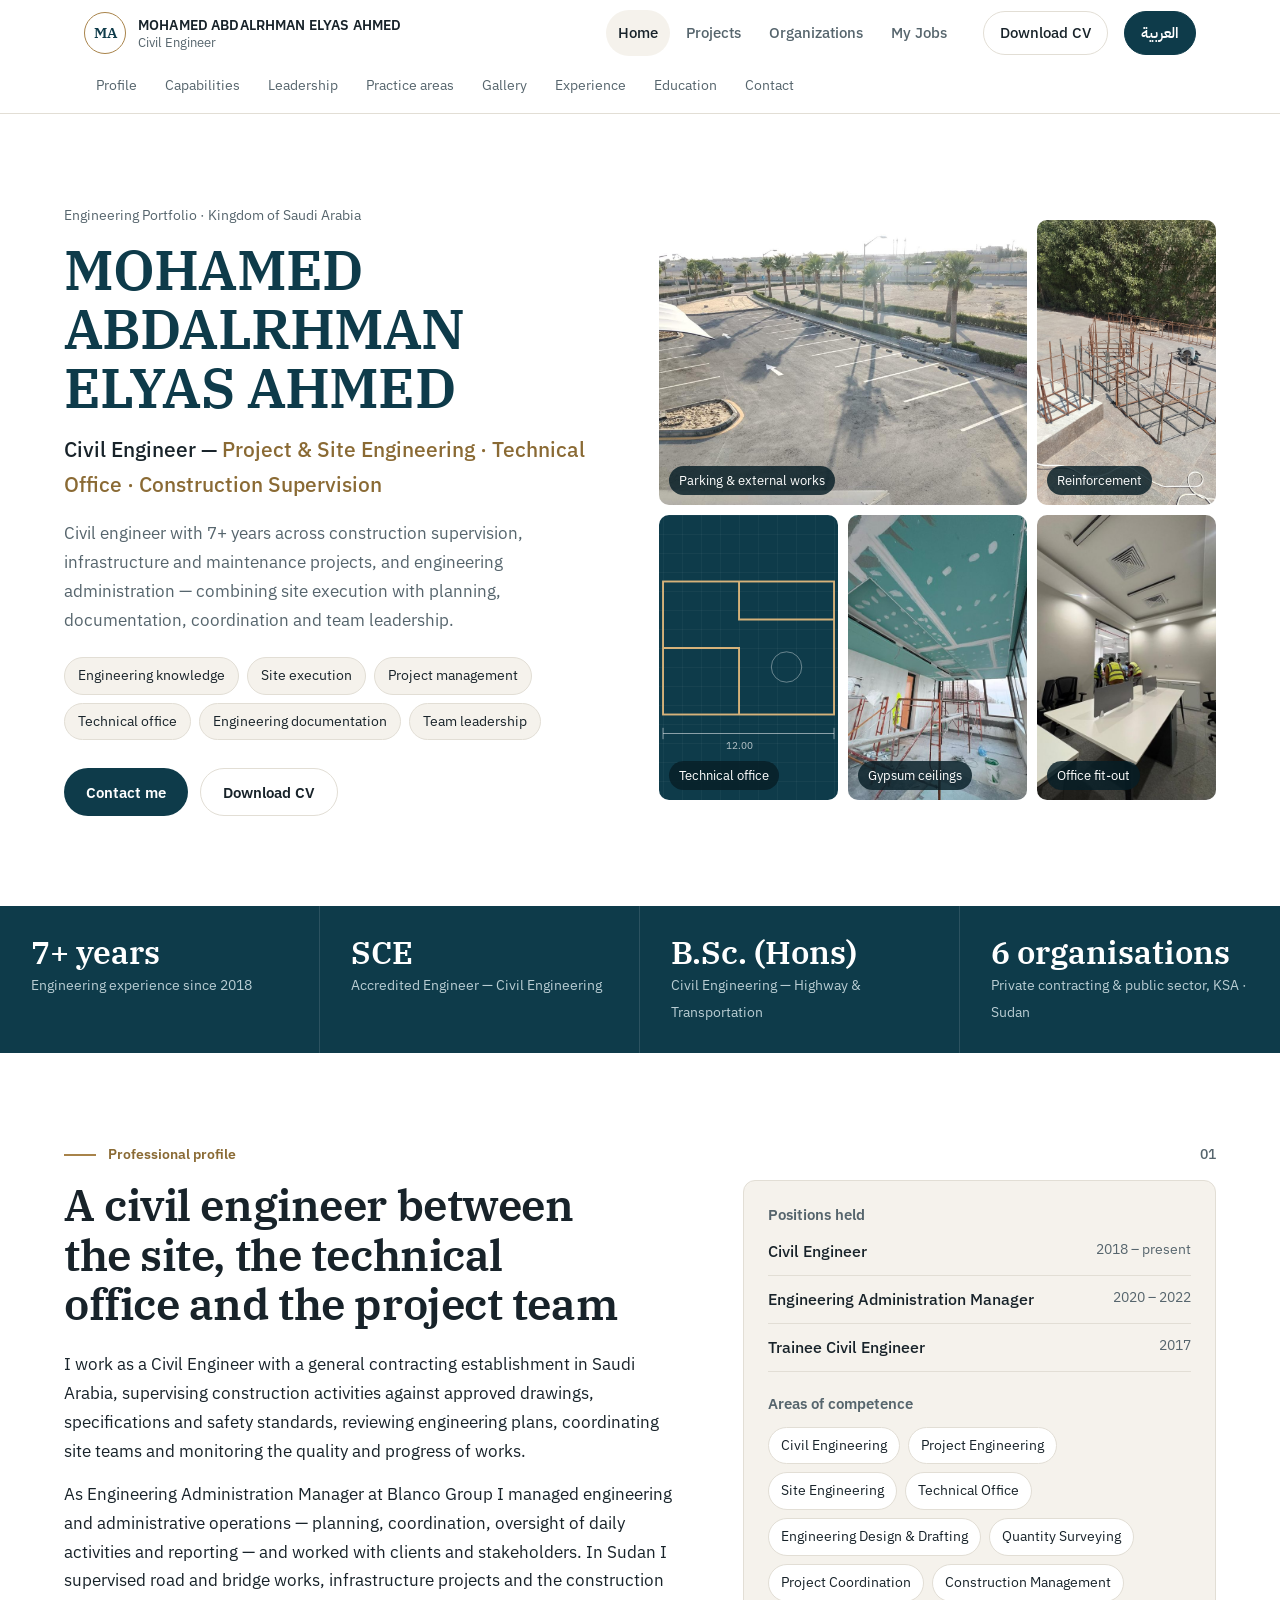
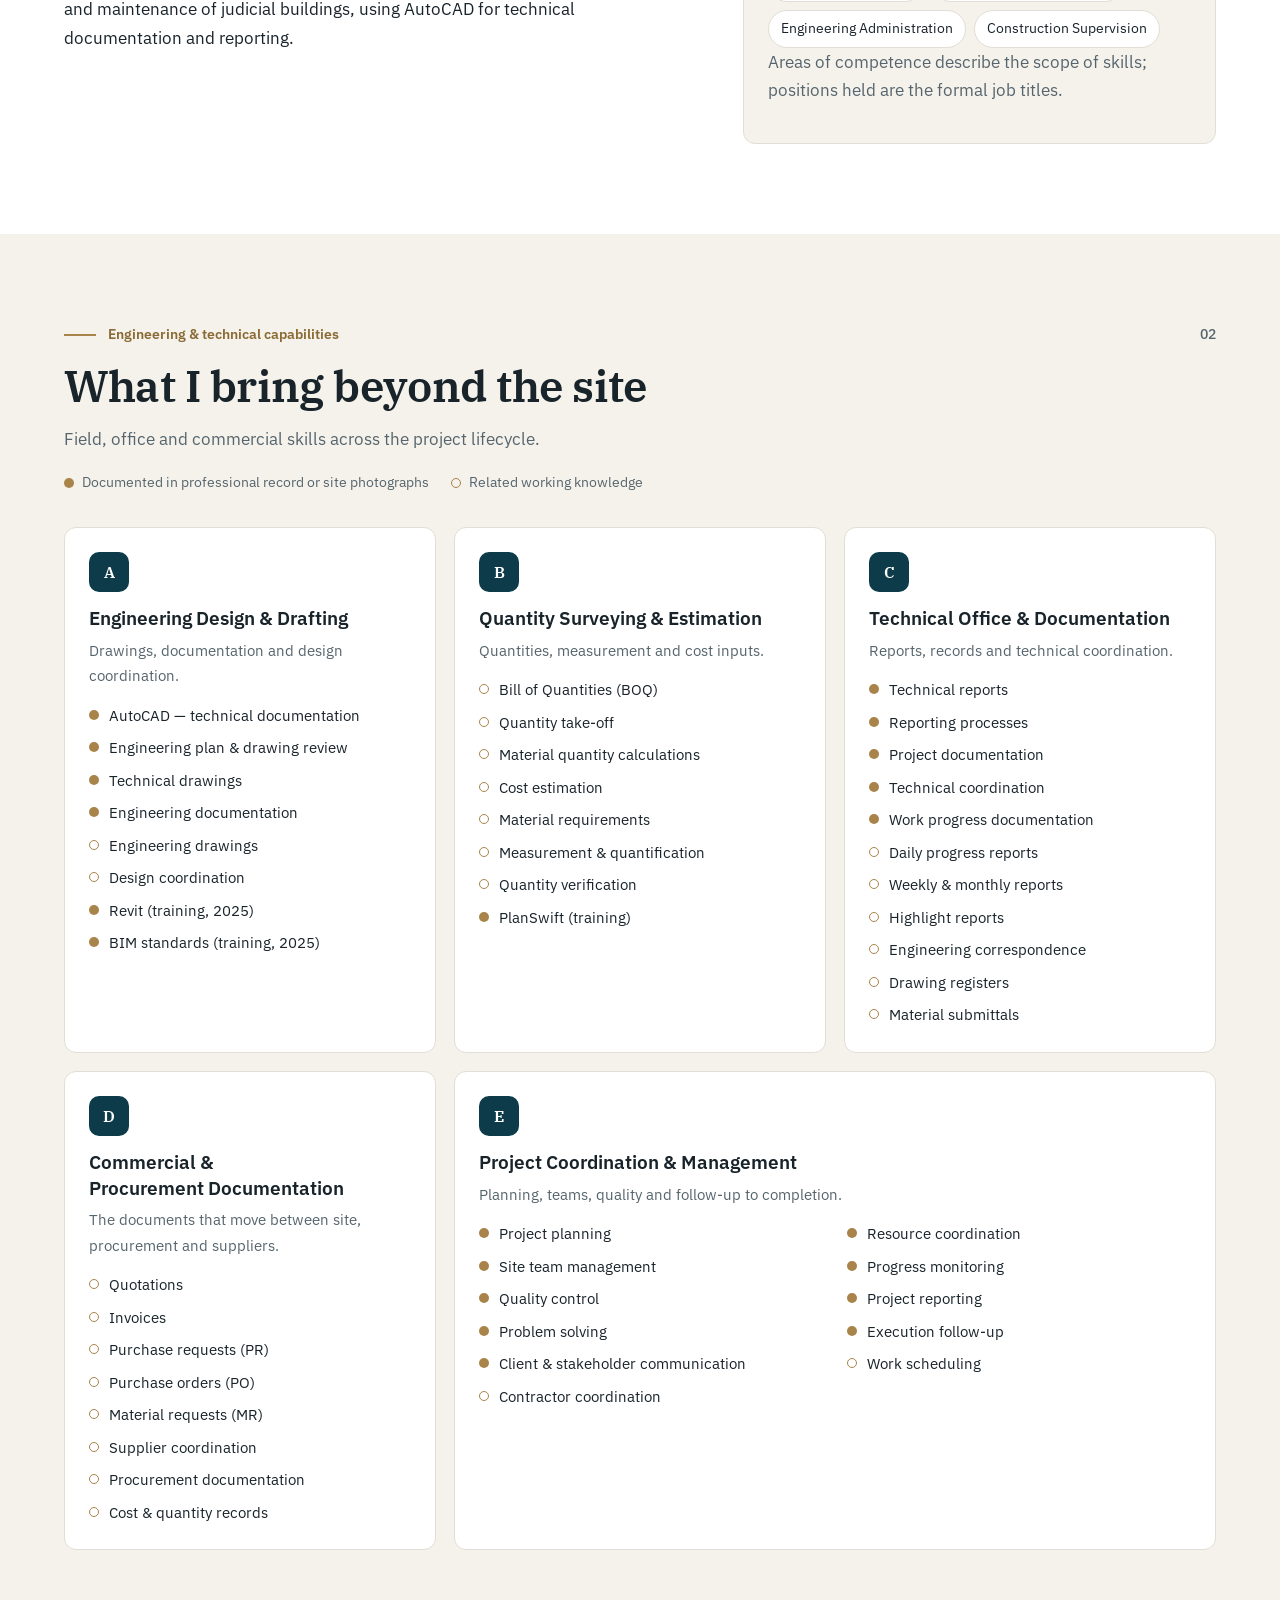
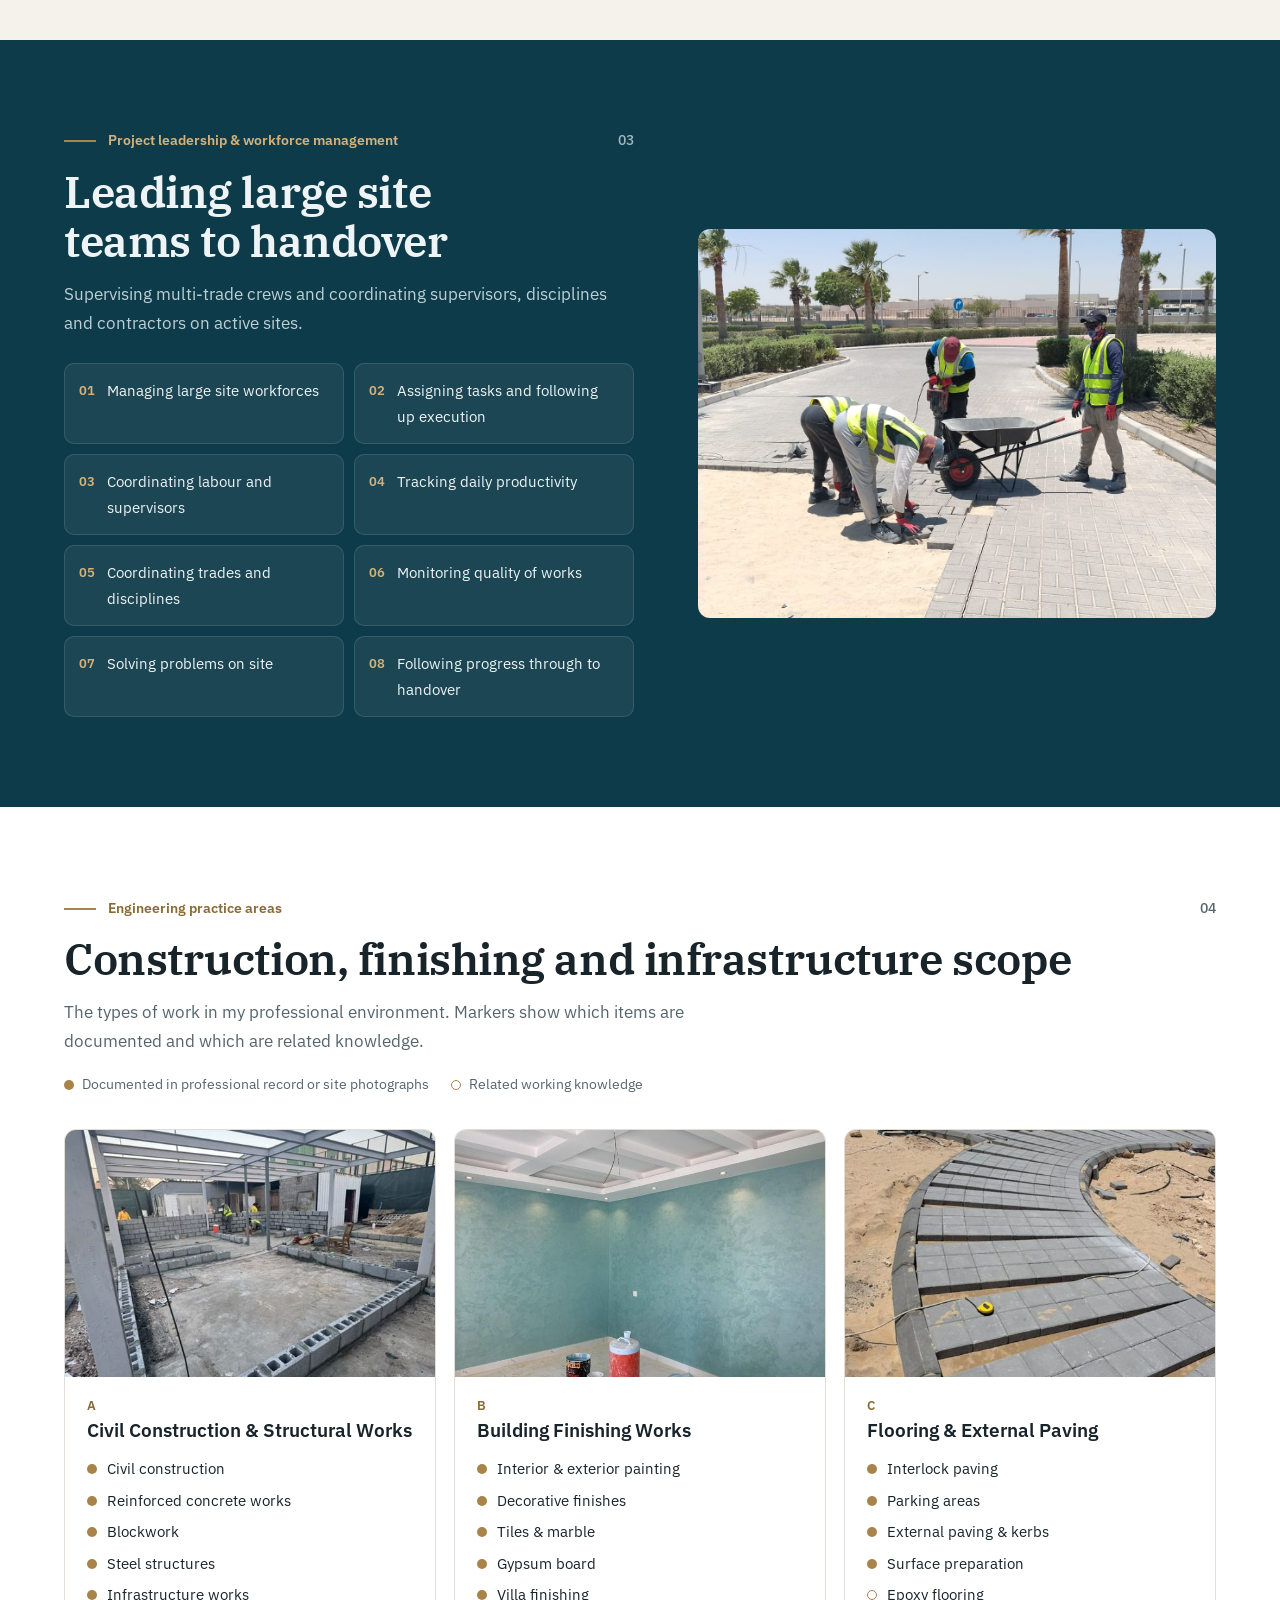
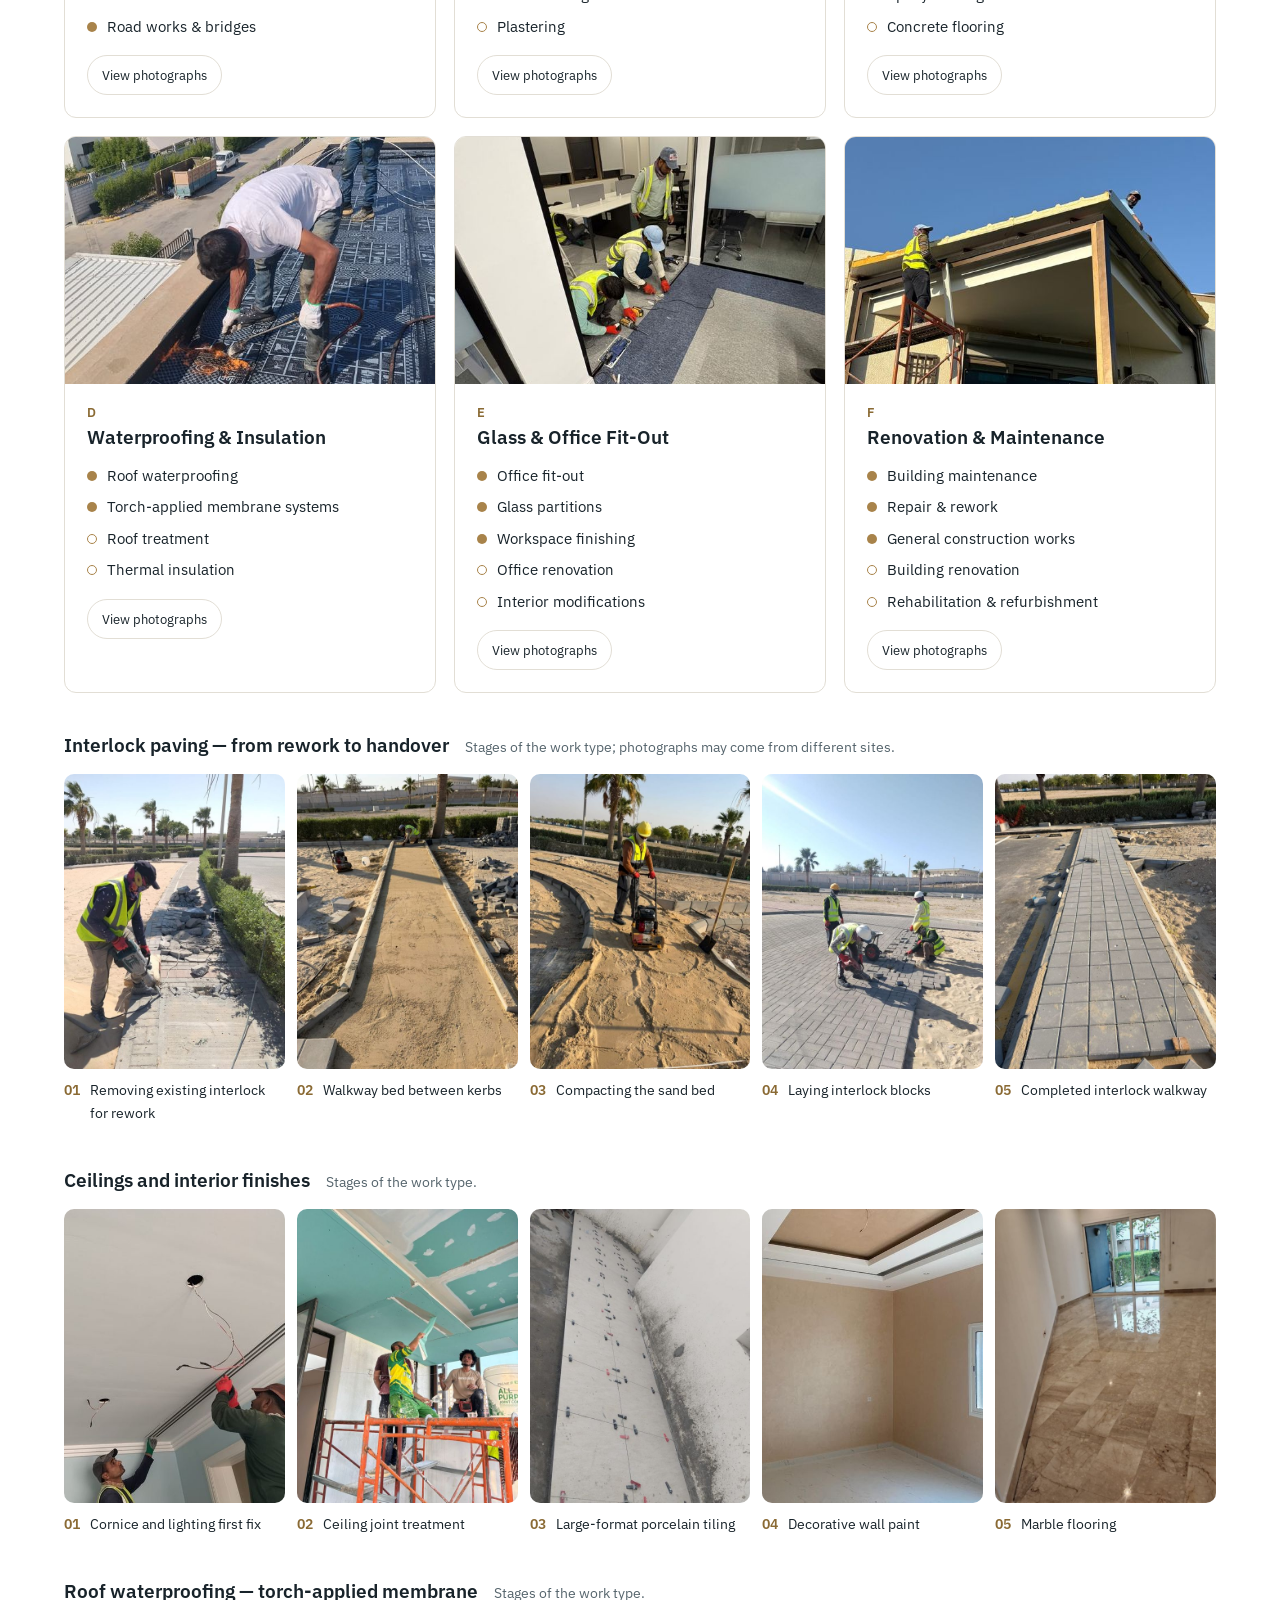
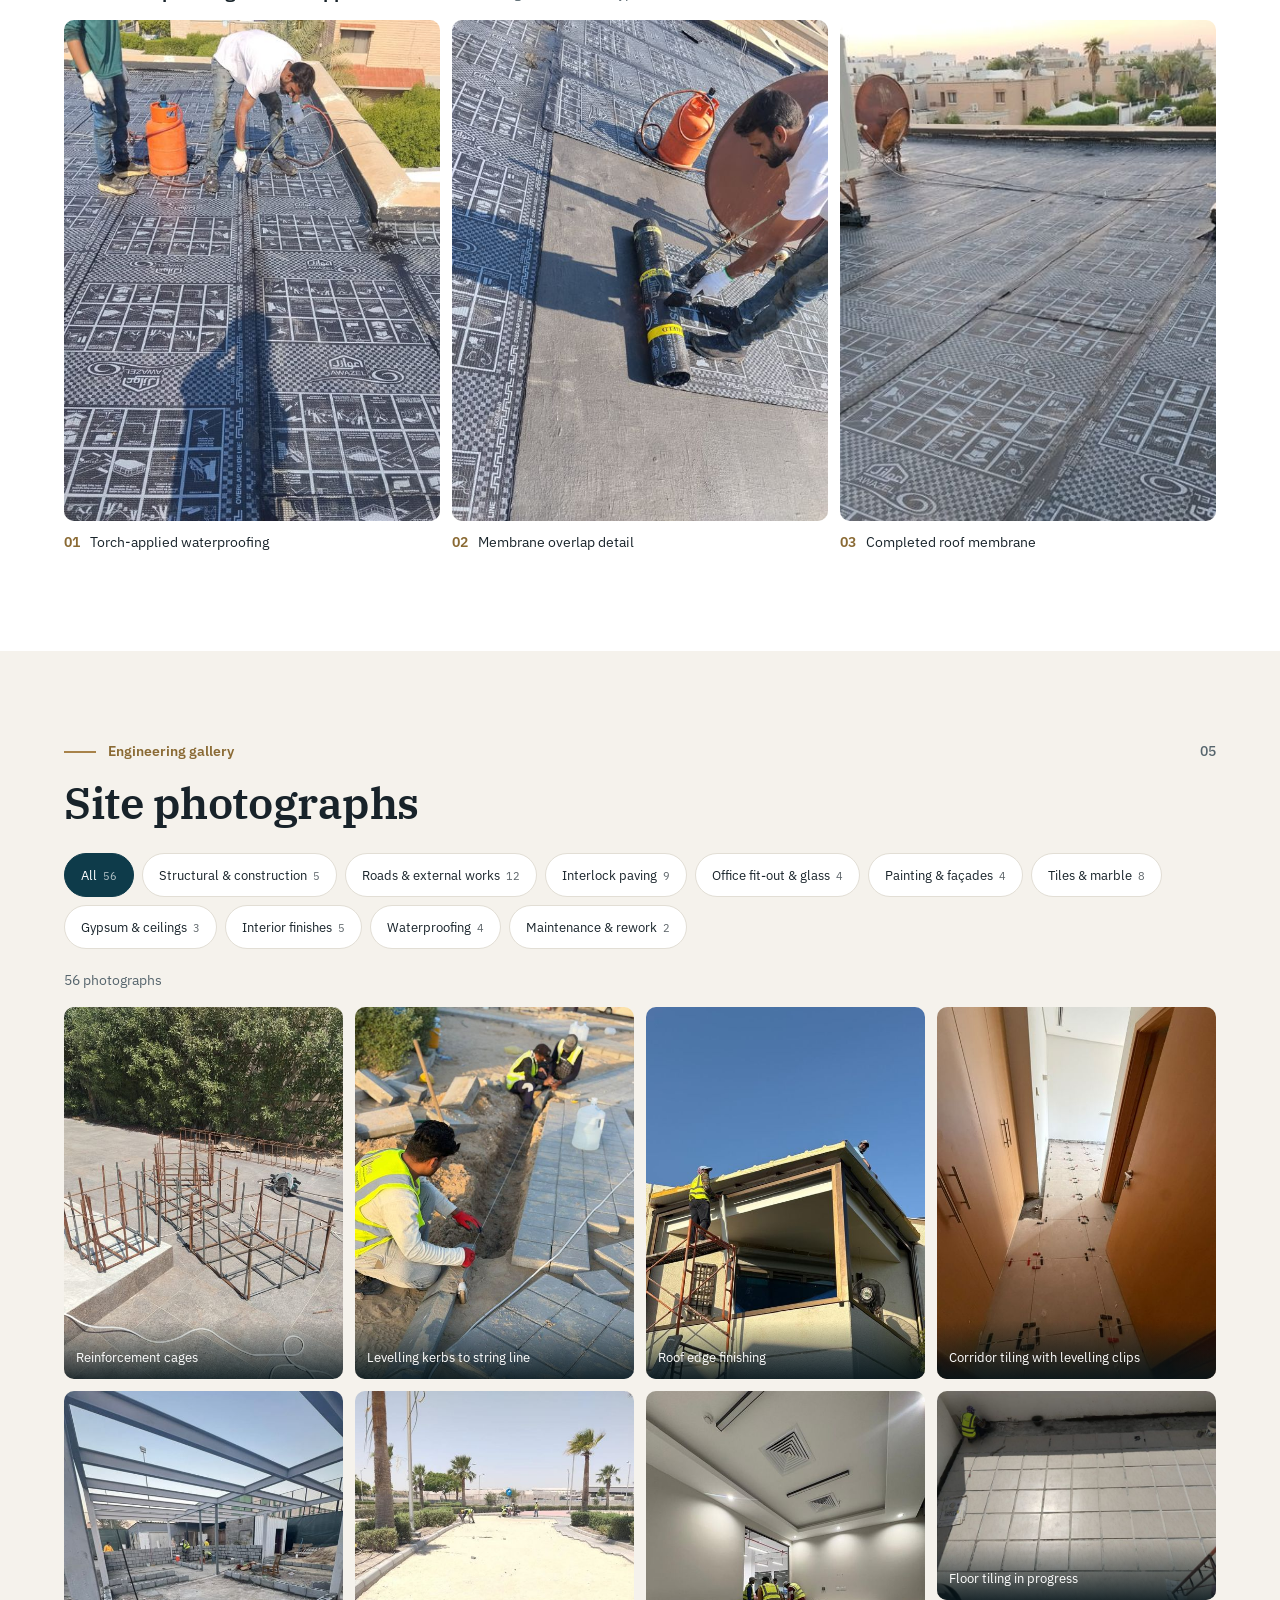
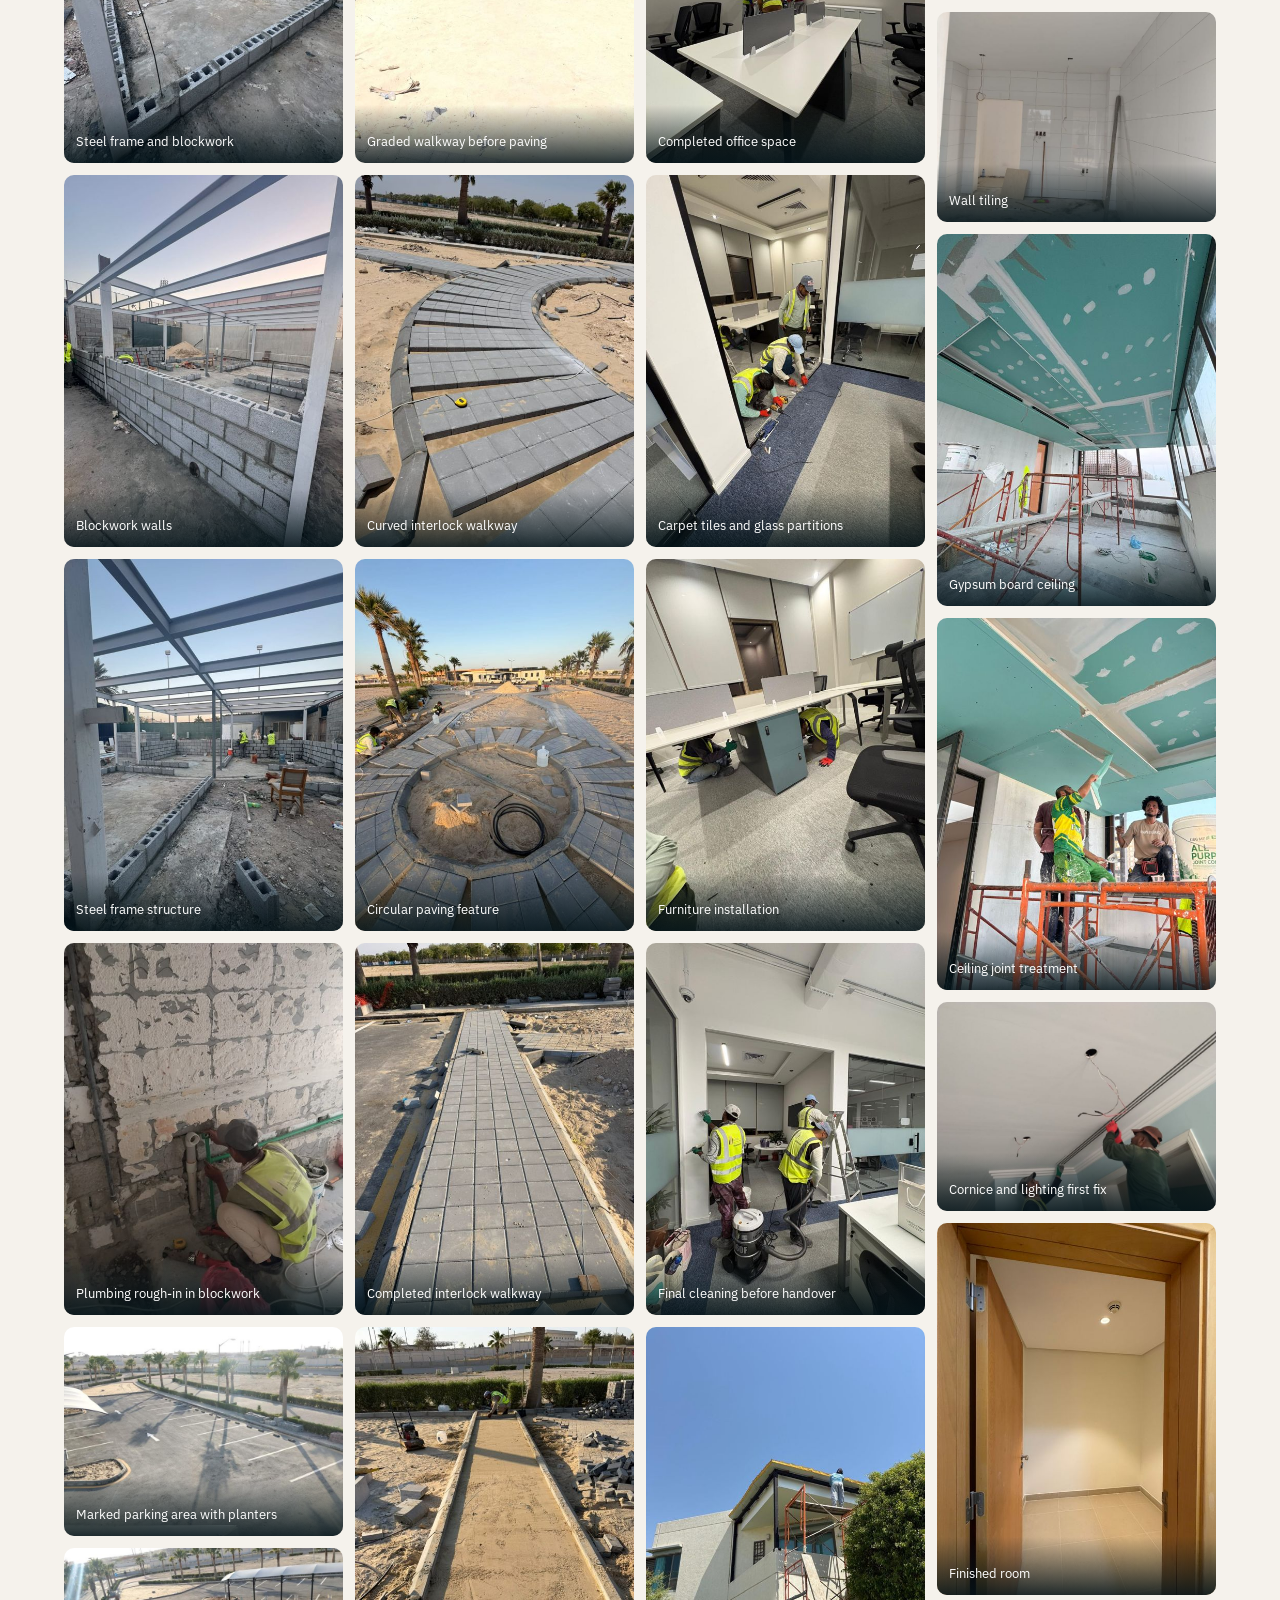
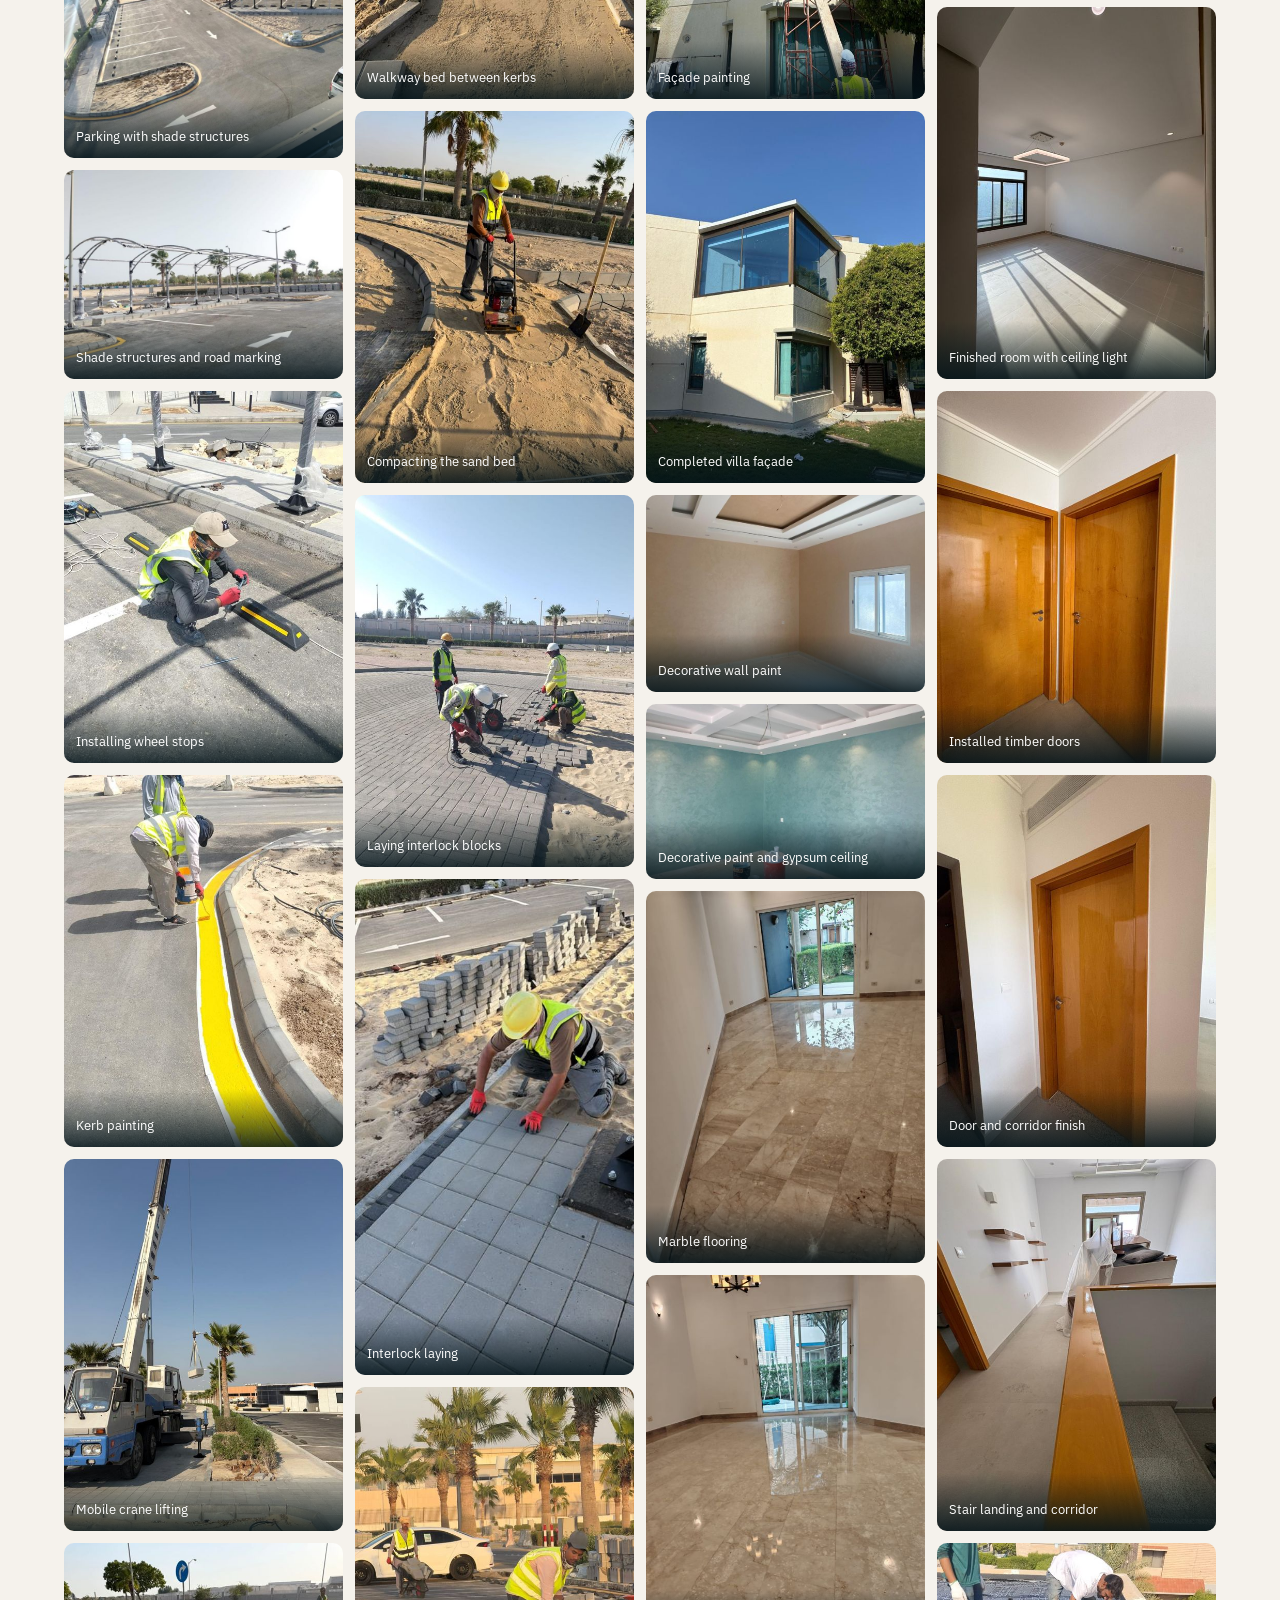
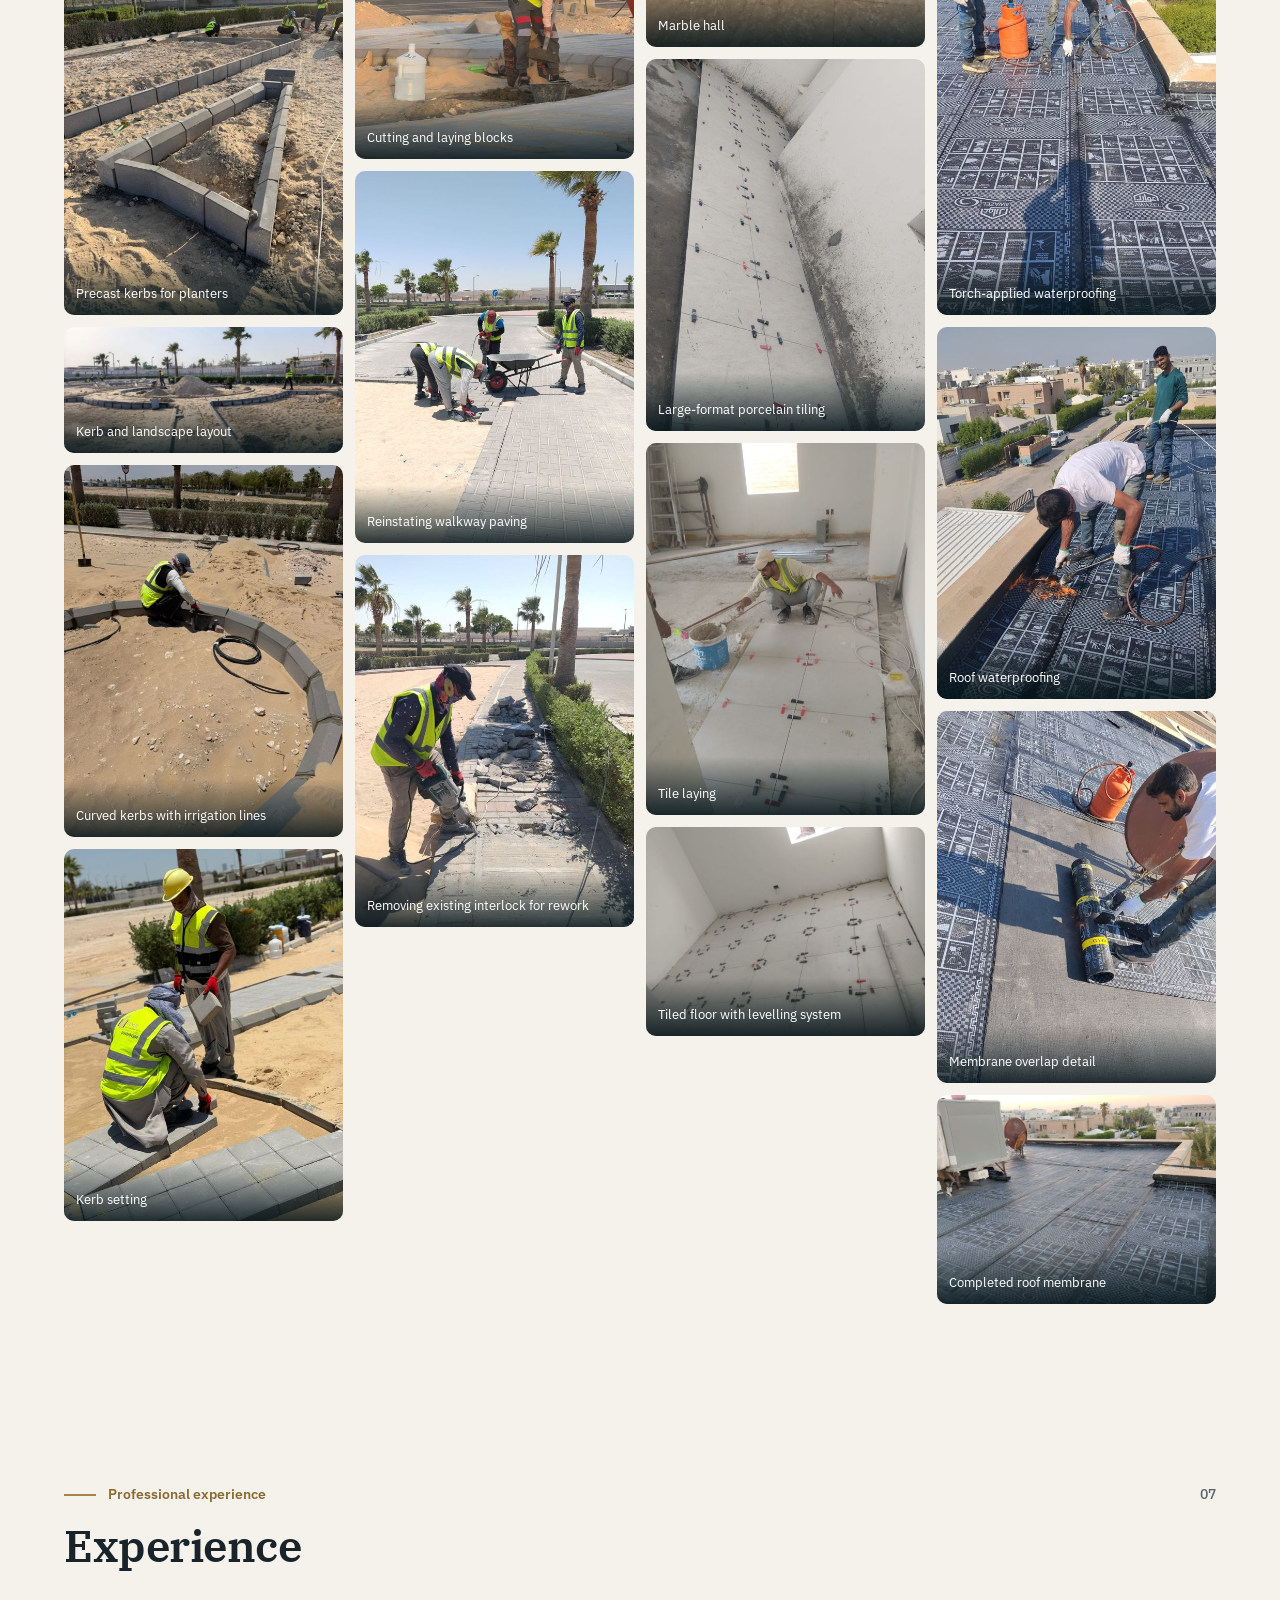
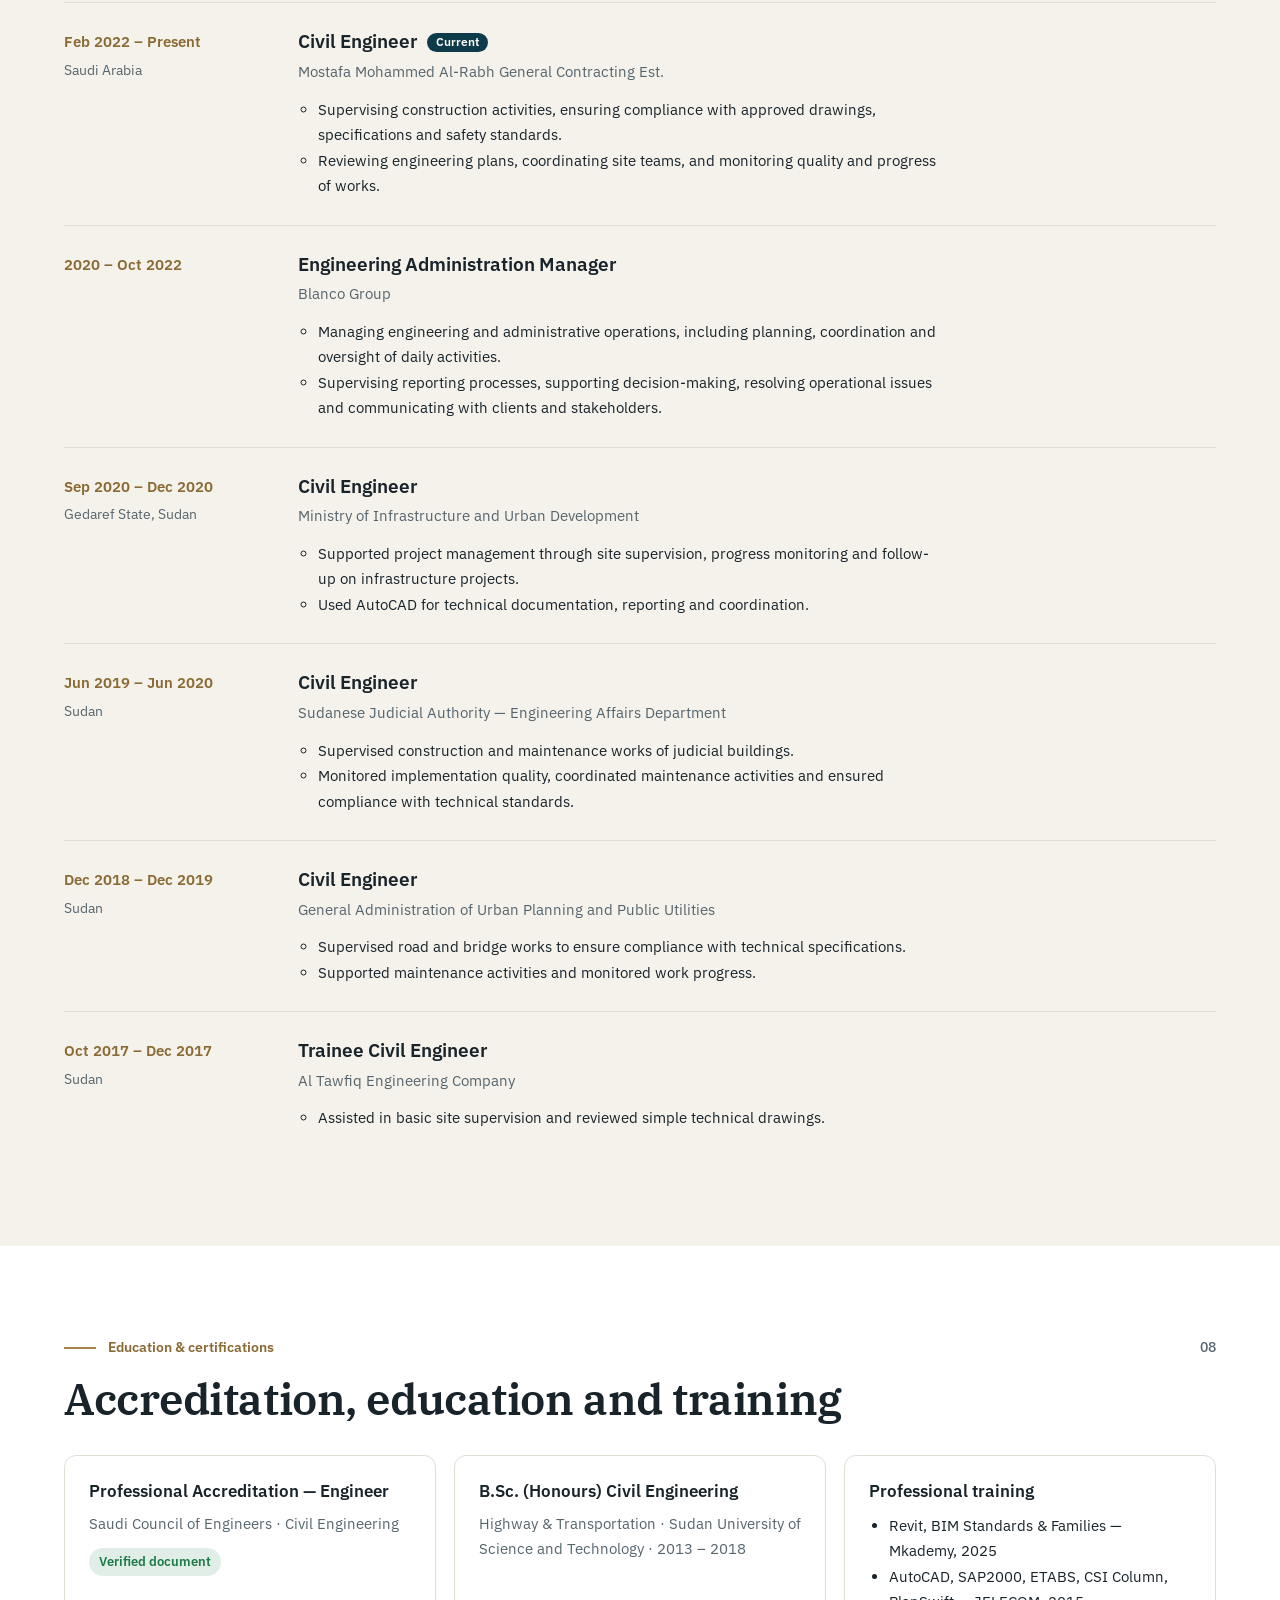
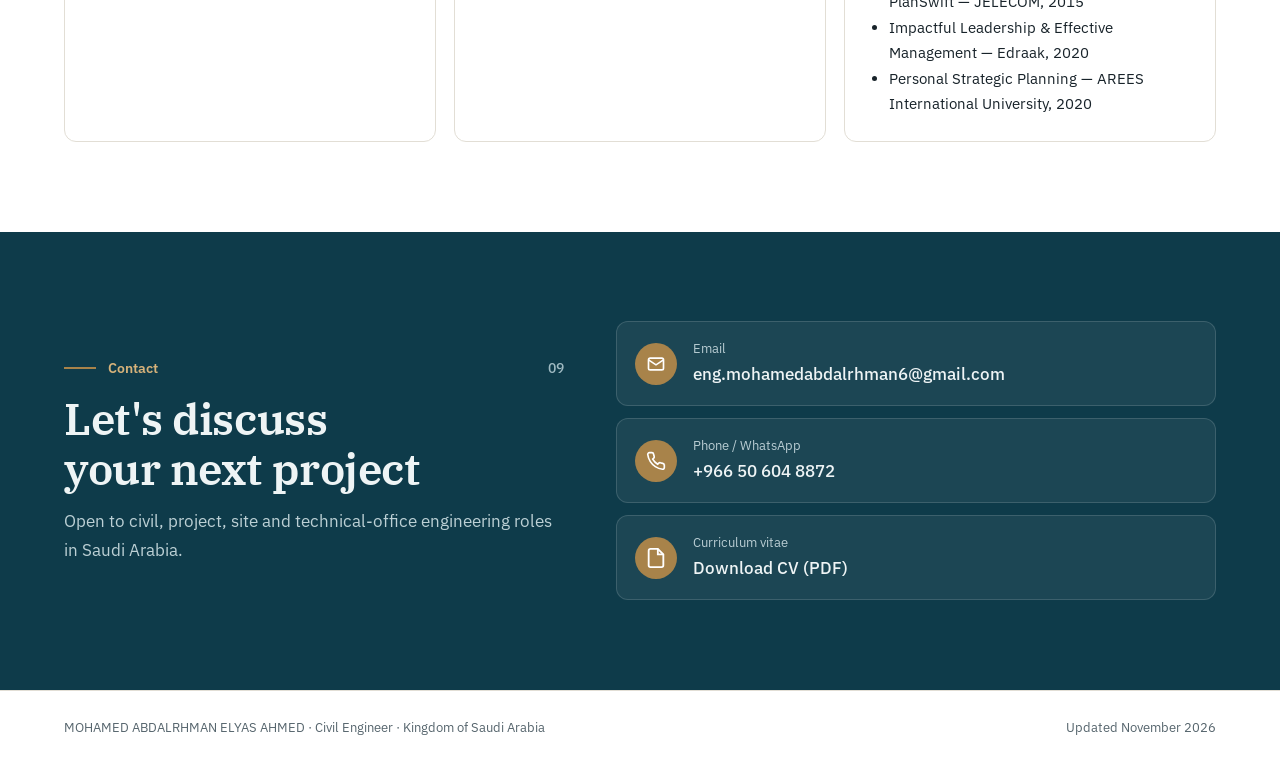
==== index.html @ d0d8d063 "Simplify into three pages: Projects (sample cards), Organizations (logo + associated projects), My J" ====
<!DOCTYPE html>
<html lang="en" dir="ltr">
<head>
<meta charset="utf-8">
<meta name="viewport" content="width=device-width, initial-scale=1">
<title>Mohamed Abdalrhman Elyas Ahmed — Civil Engineer</title>
<meta name="description" content="Mohamed Abdalrhman Elyas Ahmed — Civil Engineer (SCE accredited): project & site engineering, technical office, construction supervision, finishing and infrastructure works.">
<meta property="og:title" content="Mohamed Abdalrhman Elyas Ahmed — Civil Engineer">
<meta property="og:image" content="img/full/01.jpg">
<link rel="preconnect" href="https://fonts.googleapis.com">
<link rel="preconnect" href="https://fonts.gstatic.com" crossorigin>
<link href="https://fonts.googleapis.com/css2?family=IBM+Plex+Sans:wght@400;500;600&family=IBM+Plex+Serif:wght@500;600&family=IBM+Plex+Sans+Arabic:wght@400;500;600;700&display=swap" rel="stylesheet">
<link rel="stylesheet" href="assets/site.css?v=202611201945">
</head>
<body data-page="home">
<header>
  <div class="bar">
    <a class="brand" href="index.html"><span class="mono">MA</span><span><b id="hdrName"></b><small id="hdrRole"></small></span></a>
    <nav class="pages" id="pagenav" aria-label="Pages"></nav>
    <a class="cvbtn" href="cv.pdf" id="hdrCv"></a>
    <button class="langbtn" id="lang" type="button"></button>
  </div>
  <nav class="sec" id="secnav" aria-label="Sections"></nav>
</header>
<main id="app"></main>
<footer><div class="wrap"><span id="foot1"></span><span id="foot2"></span></div></footer>
<dialog id="lb"><div class="lb"><img id="lbimg" alt=""><p id="lbcap"></p><div class="lbc"><button id="prev"></button><button id="close"></button><button id="next"></button></div></div></dialog>
<noscript><p style="padding:24px">Mohamed Abdalrhman Elyas Ahmed — Civil Engineer · eng.mohamedabdalrhman6@gmail.com · +966 50 604 8872</p></noscript>

<script src="assets/app.js?v=202611201945"></script>
</body>
</html>
---- assets/site.css ----
/* VOICE: premium, composed, exact — a complete civil engineer, every claim traceable
   IDEA: a bound engineering dossier — cover, lettered capability sheets, legend keys like a drawing, photo plates
   PICTURE: cover plate of four site photographs plus a drafted plan tile for the office side; practice-area plates; gallery
   COLOUR and TYPE: petrol blue dominant, warm stone support, brass accent; Plex Serif/Sans (EN), Plex Sans Arabic (AR)
   LAYOUT: full-bleed bands, 1240px content, logical properties so RTL is native, stacks below 760px */
:root{color-scheme:light dark;
--bg:light-dark(#ffffff,#0a1a20);--stone:light-dark(#f5f2ec,#0f232b);--ink:light-dark(#18232a,#e9eef0);--mute:light-dark(#56656d,#9db2ba);
--line:light-dark(#e2ded5,#1d3640);--petrol:#0e3b4a;--petrol2:light-dark(#0e3b4a,#072a35);--on:#eef4f5;--brass:#a8834a;--brass-ink:light-dark(#8a6a34,#d6b27a);--brass-soft:light-dark(#efe6d6,#2a2a1e)}
:root[data-theme=light]{color-scheme:light}:root[data-theme=dark]{color-scheme:dark}
*{box-sizing:border-box;min-width:0}
html{scroll-behavior:smooth;scroll-padding-top:120px}
@media(prefers-reduced-motion:reduce){html{scroll-behavior:auto}*{transition:none!important}}
body{margin:0;background:var(--bg);color:var(--ink);font:16px/1.7 "IBM Plex Sans",system-ui,-apple-system,"Segoe UI",sans-serif;overflow-x:clip}
html[lang=ar] body{font-family:"IBM Plex Sans Arabic","IBM Plex Sans",Tahoma,sans-serif;line-height:1.85}
img{display:block;max-width:100%}
a{color:inherit}
.wrap{max-width:1240px;margin:0 auto}
.band{padding:clamp(56px,7vw,104px) max(5vw,16px)}
h1,h2,h3{margin:0;line-height:1.12;text-wrap:balance}
h2{font:600 clamp(30px,3.5vw,44px)/1.12 "IBM Plex Serif",Georgia,serif;letter-spacing:-.01em}
html[lang=ar] h1,html[lang=ar] h2,html[lang=ar] h3{font-family:"IBM Plex Sans Arabic",sans-serif;letter-spacing:0;line-height:1.35}
html[lang=ar] h2{font-weight:700}
h3{font-size:19px;font-weight:600;line-height:1.35}
.lede{font-size:17px;color:var(--mute);max-width:66ch;margin:14px 0 0}
.eyebrow{display:flex;align-items:center;gap:12px;margin-bottom:14px;font-size:14px;font-weight:600;color:var(--brass-ink)}
.eyebrow::before{content:"";width:32px;height:2px;background:var(--brass)}
.eyebrow span{margin-inline-start:auto;font-weight:500;color:var(--mute)}
/* header */
header{position:sticky;top:0;z-index:30;background:color-mix(in srgb,var(--bg) 94%,transparent);backdrop-filter:blur(10px);border-bottom:1px solid var(--line)}
.bar{display:flex;align-items:center;gap:16px;padding:10px max(5vw,16px);max-width:1240px;margin:0 auto}
.brand{display:flex;align-items:center;gap:12px;text-decoration:none;margin-inline-end:auto;line-height:1.25}
.mono{display:grid;place-items:center;width:42px;height:42px;border-radius:50%;border:1.5px solid var(--brass);color:var(--petrol);font:600 15px "IBM Plex Serif",serif;flex:none}
:root[data-theme=dark] .mono{color:var(--brass-ink)}
.brand b{font-size:14px;font-weight:600;letter-spacing:.01em}
.brand small{display:block;font-size:13px;color:var(--mute)}
.langbtn{display:inline-flex;align-items:center;gap:8px;min-height:44px;padding:0 16px;border-radius:999px;border:1px solid var(--petrol);background:var(--petrol);color:#fff;font:600 15px "IBM Plex Sans Arabic","IBM Plex Sans",sans-serif;cursor:pointer}
.cvbtn{display:inline-flex;align-items:center;min-height:44px;padding:0 16px;border-radius:999px;border:1px solid var(--line);text-decoration:none;font-weight:500;font-size:15px}
nav.sec{display:flex;gap:4px;overflow-x:auto;padding:0 max(5vw,16px) 8px;max-width:1240px;margin:0 auto;scrollbar-width:none}
nav.sec a{flex:none;font-size:14px;text-decoration:none;color:var(--mute);padding:8px 12px;border-radius:999px;white-space:nowrap}
nav.sec a.on{background:var(--stone);color:var(--ink);font-weight:600}
/* hero */
.hero{display:grid;grid-template-columns:minmax(0,1fr) minmax(0,1.05fr);gap:clamp(28px,5vw,64px);align-items:center}
.kick{font-size:14px;color:var(--mute)}
.hero h1{font:600 clamp(34px,4.4vw,56px)/1.06 "IBM Plex Serif",Georgia,serif;letter-spacing:-.015em;margin-top:12px;color:var(--petrol)}
:root[data-theme=dark] .hero h1{color:#e9eef0}
@media(prefers-color-scheme:dark){:root:not([data-theme=light]) .hero h1{color:#e9eef0}}
html[lang=ar] .hero h1{font-family:"IBM Plex Sans Arabic",sans-serif;font-weight:700;line-height:1.3}
.title{font-size:clamp(18px,1.7vw,21px);font-weight:500;margin-top:14px}
.title em{font-style:normal;color:var(--brass-ink)}
.hero p{color:var(--mute);margin:16px 0 0;max-width:54ch;font-size:17px}
.pills{display:flex;flex-wrap:wrap;gap:8px;margin:22px 0 0;padding:0;list-style:none}
.pills li{font-size:14px;padding:6px 13px;border-radius:999px;background:var(--stone);border:1px solid var(--line)}
.btns{display:flex;flex-wrap:wrap;gap:12px;margin-top:28px}
.btn{display:inline-flex;align-items:center;min-height:48px;padding:0 22px;border-radius:999px;font-weight:600;font-size:15px;text-decoration:none}
.btn.p{background:var(--petrol);color:#fff}
.btn.s{border:1px solid var(--line)}
.plate{display:grid;grid-template-columns:repeat(6,minmax(0,1fr));grid-template-rows:repeat(6,minmax(0,1fr));gap:10px;height:clamp(380px,46vw,580px)}
.plate figure{margin:0;position:relative;overflow:hidden;border-radius:10px;background:var(--stone)}
.plate img{width:100%;height:100%;object-fit:cover}
.p1{grid-column:1/5;grid-row:1/4}.p2{grid-column:5/7;grid-row:1/4}.p3{grid-column:1/3;grid-row:4/7}.p4{grid-column:3/5;grid-row:4/7}.p5{grid-column:5/7;grid-row:4/7}
.tag{position:absolute;inset-inline-start:10px;bottom:10px;background:rgba(7,30,38,.82);color:#fff;font-size:12.5px;padding:4px 10px;border-radius:999px}
.dwg{background:var(--petrol)!important}
.dwg svg{position:absolute;inset:0;width:100%;height:100%}
/* facts */
.facts{display:grid;grid-template-columns:repeat(4,minmax(0,1fr));background:var(--petrol2);color:var(--on)}
.facts div{padding:28px max(2.4vw,18px);border-inline-end:1px solid rgba(255,255,255,.12)}
.facts div:last-child{border:0}
.facts b{display:block;font:600 clamp(24px,2.6vw,32px)/1.15 "IBM Plex Serif",serif;color:#fff}
html[lang=ar] .facts b{font-family:"IBM Plex Sans Arabic",sans-serif}
.facts span{font-size:14px;color:#b9cdd3}
/* profile */
.prof{display:grid;grid-template-columns:minmax(0,1.3fr) minmax(0,1fr);gap:clamp(28px,5vw,72px);align-items:start}
.prof p{font-size:17px;margin:0 0 14px}
.box{background:var(--stone);border:1px solid var(--line);border-radius:12px;padding:24px}
.box h3{font-size:15px;color:var(--mute);font-weight:600;margin-bottom:12px}
.roles{list-style:none;margin:0 0 22px;padding:0;display:grid;gap:10px}
.roles li{display:flex;justify-content:space-between;gap:12px;padding-bottom:10px;border-bottom:1px solid var(--line);font-weight:500}
.roles li span{color:var(--mute);font-weight:400;font-size:14px;white-space:nowrap}
.chips{display:flex;flex-wrap:wrap;gap:8px}
.chips span{font-size:14px;padding:6px 12px;border-radius:999px;background:var(--bg);border:1px solid var(--line)}
.note{font-size:13px;color:var(--mute);margin-top:12px}
/* capabilities */
.legend{display:flex;flex-wrap:wrap;gap:8px 22px;font-size:14px;color:var(--mute);margin-top:18px}
.legend span{display:inline-flex;align-items:center;gap:8px}
.mk{width:10px;height:10px;border-radius:50%;flex:none;display:inline-block}
.mk.d{background:var(--brass)}.mk.r{border:1.5px solid var(--brass)}
.caps{display:grid;grid-template-columns:repeat(3,minmax(0,1fr));gap:18px;margin-top:32px}
.cap{border:1px solid var(--line);border-radius:12px;padding:24px;background:var(--bg);display:flex;flex-direction:column}
.cap .ltr{display:grid;place-items:center;width:40px;height:40px;border-radius:10px;background:var(--petrol);color:#fff;font:600 16px "IBM Plex Serif",serif;margin-bottom:14px}
.cap p{margin:6px 0 14px;font-size:15px;color:var(--mute)}
.cap ul{list-style:none;margin:0;padding:0;display:grid;gap:7px;font-size:15px}
.cap li{display:flex;gap:10px;align-items:baseline}
.cap li .mk{transform:translateY(-1px)}
.cap.wide{grid-column:span 2}
.cap.wide ul{grid-template-columns:repeat(2,minmax(0,1fr));column-gap:24px}
/* leadership */
.dark{background:var(--petrol2);color:var(--on)}
.dark .eyebrow{color:#d6b27a}.dark .eyebrow span{color:#9fbac2}.dark .lede{color:#bcd0d5}
.lead{display:grid;grid-template-columns:minmax(0,1.1fr) minmax(0,1fr);gap:clamp(28px,5vw,64px);align-items:center}
.lead ol{list-style:none;margin:26px 0 0;padding:0;display:grid;grid-template-columns:repeat(2,minmax(0,1fr));gap:10px;counter-reset:c}
.lead li{counter-increment:c;display:flex;gap:12px;align-items:flex-start;background:rgba(255,255,255,.06);border:1px solid rgba(255,255,255,.12);border-radius:10px;padding:14px;font-size:15px}
.lead li::before{content:counter(c,decimal-leading-zero);color:#d6b27a;font-weight:600;font-size:13px;padding-top:2px}
.lead figure{margin:0;position:relative}
.lead img{border-radius:12px;width:100%;aspect-ratio:4/3;object-fit:cover}
.stat{position:absolute;inset-inline-start:-14px;bottom:-14px;background:var(--brass);color:#fff;border-radius:10px;padding:14px 18px;max-width:240px}
.stat b{display:block;font:600 28px/1.1 "IBM Plex Serif",serif}
.stat span{font-size:13px}
/* practice areas */
.areas{display:grid;grid-template-columns:repeat(3,minmax(0,1fr));gap:18px;margin-top:32px}
.area{border:1px solid var(--line);border-radius:12px;overflow:hidden;background:var(--bg);display:flex;flex-direction:column}
.area img{width:100%;aspect-ratio:3/2;object-fit:cover}
.area div{padding:20px 22px 22px}
.area h3 small{display:block;font-size:13px;color:var(--brass-ink);font-weight:600;margin-bottom:4px}
.area ul{list-style:none;margin:12px 0 0;padding:0;display:grid;gap:6px;font-size:15px}
.area li{display:flex;gap:10px;align-items:baseline}
.area button{margin-top:16px;align-self:flex-start;min-height:40px;padding:0 14px;border-radius:999px;border:1px solid var(--line);background:transparent;color:var(--ink);font:500 14px inherit;font-family:inherit;cursor:pointer}
/* sequences */
.seqs{display:grid;gap:36px;margin-top:40px}
.seqh{display:flex;flex-wrap:wrap;align-items:baseline;gap:4px 16px;margin-bottom:14px}
.seqh p{margin:0;font-size:14px;color:var(--mute)}
.steps{display:grid;grid-auto-flow:column;grid-auto-columns:minmax(180px,1fr);gap:12px;overflow-x:auto;padding-bottom:6px;counter-reset:s}
.steps figure{margin:0;counter-increment:s}
.steps img{aspect-ratio:3/4;object-fit:cover;width:100%;border-radius:10px;cursor:zoom-in}
.steps figcaption{font-size:14px;margin-top:10px;display:flex;gap:10px}
.steps figcaption::before{content:counter(s,decimal-leading-zero);font-weight:600;color:var(--brass-ink)}
/* gallery */
.stone{background:var(--stone)}
.filters{display:flex;flex-wrap:wrap;gap:8px;margin:26px 0 16px;padding-bottom:4px}
.f{flex:none;min-height:44px;padding:0 16px;border-radius:999px;border:1px solid var(--line);background:var(--bg);color:var(--ink);font:500 14.5px inherit;font-family:inherit;cursor:pointer;white-space:nowrap}
.f[aria-pressed=true]{background:var(--petrol);border-color:var(--petrol);color:#fff}
.f small{opacity:.7;margin-inline-start:6px}
.count{font-size:14px;color:var(--mute);margin:0 0 14px}
.grid{columns:4 220px;column-gap:12px}
.grid button{all:unset;display:block;width:100%;margin:0 0 12px;break-inside:avoid;border-radius:10px;overflow:hidden;cursor:zoom-in;position:relative;background:var(--line)}
.grid img{width:100%;height:auto;transition:transform .4s}
.grid button:hover img{transform:scale(1.03)}
.grid button span{position:absolute;inset:auto 0 0 0;padding:26px 12px 10px;font-size:13px;color:#fff;background:linear-gradient(transparent,rgba(4,20,26,.85))}
/* docs */
.docs{display:grid;grid-template-columns:repeat(3,minmax(0,1fr));gap:14px;margin-top:28px}
.doc{border:1.5px dashed var(--line);border-radius:12px;padding:20px;display:flex;gap:14px;align-items:flex-start}
.doc svg{flex:none;color:var(--brass)}
.doc p{margin:4px 0 0;font-size:14px;color:var(--mute)}
.draftnote{display:inline-block;margin-top:16px;font-size:13px;background:var(--brass-soft);color:var(--brass-ink);border-radius:6px;padding:6px 10px}
/* experience */
.tl{list-style:none;margin:32px 0 0;padding:0}
.tl>li{display:grid;grid-template-columns:210px minmax(0,1fr);gap:24px;padding:26px 0;border-top:1px solid var(--line)}
.when{font-weight:600;color:var(--brass-ink);white-space:nowrap;font-size:15px}
.loc{font-size:14px;color:var(--mute);margin-top:4px}
.org{color:var(--mute);font-size:15px;margin-top:4px}
.tl ul{margin:12px 0 0;padding-inline-start:20px;font-size:15px;max-width:72ch}
.cur{display:inline-block;margin-inline-start:10px;font-size:12px;color:#fff;background:var(--petrol);border-radius:999px;padding:1px 9px;vertical-align:2px}
/* education */
.cred{display:grid;grid-template-columns:repeat(3,minmax(0,1fr));gap:18px;margin-top:32px}
.card{border:1px solid var(--line);border-radius:12px;padding:24px;background:var(--bg)}
.card h3{font-size:17px}
.card p{margin:8px 0 0;font-size:15px;color:var(--mute)}
.card ul{margin:10px 0 0;padding-inline-start:20px;font-size:15px}
.ok{display:inline-block;font-size:12.5px;font-weight:600;color:#1d7a46;background:color-mix(in srgb,#1d7a46 13%,transparent);border-radius:999px;padding:3px 10px;margin-top:12px}
/* contact */
.contact{display:grid;grid-template-columns:minmax(0,1fr) minmax(0,1.2fr);gap:clamp(24px,4vw,56px);align-items:center}
.rows{display:grid;gap:12px}
.row{display:flex;align-items:center;gap:16px;padding:16px 18px;border-radius:12px;background:rgba(255,255,255,.06);border:1px solid rgba(255,255,255,.14);text-decoration:none}
.ic{display:grid;place-items:center;width:42px;height:42px;border-radius:50%;background:var(--brass);color:#fff;flex:none}
.row small{display:block;font-size:13px;color:#b9cdd3}
.row b{font-weight:500;font-size:17px;overflow-wrap:anywhere;direction:ltr;unicode-bidi:isolate;display:inline-block}
footer{padding:26px max(5vw,16px);font-size:13px;color:var(--mute);border-top:1px solid var(--line)}
footer .wrap{display:flex;flex-wrap:wrap;gap:8px 24px;justify-content:space-between}
/* lightbox */
dialog{border:0;padding:0;background:transparent;max-width:min(96vw,1400px);max-height:94vh}
dialog::backdrop{background:rgba(3,14,18,.93)}
.lb{display:flex;flex-direction:column;align-items:center;gap:12px}
.lb img{max-height:82vh;width:auto;border-radius:6px}
.lb p{color:#e9eef0;margin:0;font-size:15px;text-align:center}
.lbc{display:flex;gap:10px}
.lbc button{min-width:46px;min-height:46px;border-radius:999px;border:1px solid #33515b;background:#0b2229;color:#fff;font:600 15px inherit;font-family:inherit;cursor:pointer;padding:0 16px}
:focus-visible{outline:3px solid var(--brass);outline-offset:2px}
.ltrnum{direction:ltr;unicode-bidi:isolate}
@media(max-width:1000px){.caps,.areas{grid-template-columns:repeat(2,minmax(0,1fr))}.cap.wide{grid-column:span 2}.cred,.docs{grid-template-columns:1fr}}
@media(max-width:860px){.hero,.prof,.lead,.contact{grid-template-columns:1fr}.facts{grid-template-columns:repeat(2,minmax(0,1fr))}.facts div:nth-child(2){border-inline-end:0}.facts div:nth-child(-n+2){border-bottom:1px solid rgba(255,255,255,.12)}.plate{height:440px}.cvbtn{display:none}.brand small{display:none}}
@media(max-width:600px){.caps,.areas{grid-template-columns:1fr}.cap.wide{grid-column:auto}.cap.wide ul,.lead ol{grid-template-columns:1fr}.tl>li{grid-template-columns:1fr;gap:6px}.grid{columns:2 140px;column-gap:8px}.grid button{margin-bottom:8px}.plate{height:360px}.stat{inset-inline-start:10px;bottom:10px}.brand b{font-size:12.5px}}

/* pages nav */
.pages{display:flex;gap:4px;margin-inline-end:8px}
.pages a{text-decoration:none;font-size:15px;font-weight:500;color:var(--mute);padding:10px 12px;border-radius:999px;white-space:nowrap}
.pages a.on{color:var(--ink);background:var(--stone)}
@media(max-width:860px){.bar{flex-wrap:wrap}.pages{order:3;width:100%;margin:0;overflow-x:auto}.pages a{padding:8px 12px;font-size:14px}}
/* projects */
.pgrid{display:grid;grid-template-columns:repeat(3,minmax(0,1fr));gap:20px;margin-top:32px}
.pcard{border:1px solid var(--line);border-radius:14px;overflow:hidden;background:var(--bg);display:flex;flex-direction:column}
.pcard.tpl{border-style:dashed}
.pimg{position:relative}
.pimg>img{width:100%;aspect-ratio:16/10;object-fit:cover;cursor:zoom-in}
.plogo{position:absolute;inset-inline-start:16px;bottom:-30px;width:68px;height:68px;border-radius:14px;background:#fff;border:1px solid var(--line);box-shadow:0 6px 18px rgba(7,30,38,.12);display:grid;place-items:center;overflow:hidden}
.plogo img{max-width:80%;max-height:80%;object-fit:contain}
.lgph{display:grid;place-items:center;width:100%;height:100%;color:var(--brass);border:1.5px dashed color-mix(in srgb,var(--brass) 60%,transparent);border-radius:13px}
.pbody{padding:44px 22px 22px}
.pmeta{display:flex;flex-wrap:wrap;gap:6px;margin-top:8px}
.pmeta span{font-size:13px;padding:3px 10px;border-radius:999px;background:var(--stone);border:1px solid var(--line)}
.pbody p{margin:12px 0 0;font-size:15px;color:var(--mute)}
.kv{list-style:none;margin:14px 0 0;padding:0;display:grid;gap:6px;font-size:14.5px}
.kv li{display:flex;gap:10px}.kv .k{color:var(--mute);min-width:8.5em}
.kv a{color:var(--brass-ink);font-weight:500}
details{margin-top:12px;font-size:15px}summary{cursor:pointer;font-weight:600}
.pthumbs{display:grid;grid-template-columns:repeat(4,minmax(0,1fr));gap:6px;margin-top:14px}
.pthumbs img{aspect-ratio:1;object-fit:cover;border-radius:6px;cursor:zoom-in}
.empty{margin-top:32px;border:1px solid var(--line);background:var(--stone);border-radius:14px;padding:28px;display:flex;flex-wrap:wrap;gap:16px;align-items:center;justify-content:space-between}
.empty p{margin:0;font-size:17px}
/* organizations */
.ogrid{display:grid;grid-template-columns:repeat(3,minmax(0,1fr));gap:20px;margin-top:28px}
.otile{border:1px solid var(--line);border-radius:14px;background:var(--bg);overflow:hidden;display:flex;flex-direction:column;scroll-margin-top:130px}
.otile:target{outline:2px solid var(--brass)}
.ologo{height:170px;display:grid;place-items:center;background:#fff;border-bottom:1px solid var(--line);padding:24px}
.ologo img{max-width:78%;max-height:110px;object-fit:contain}
.oname-tile{text-align:center;color:var(--petrol)}
.oname-tile b{display:block;font:600 30px/1.1 "IBM Plex Serif",Georgia,serif;letter-spacing:.04em}
.oname-tile small{display:block;margin-top:8px;font-size:13px;color:#56656d}
.obody{padding:20px 22px 22px;display:flex;flex-direction:column;gap:8px;align-items:flex-start}
.obody .alt{font-size:14px;color:var(--mute)}
.role{display:inline-block;font-style:normal;font-size:12.5px;font-weight:600;border-radius:999px;padding:3px 10px}
.r-owner{background:color-mix(in srgb,var(--petrol) 14%,transparent);color:var(--petrol)}
.r-contractor{background:color-mix(in srgb,var(--brass) 20%,transparent);color:var(--brass-ink)}
.r-related{background:var(--stone);color:var(--mute);border:1px solid var(--line)}
:root[data-theme=dark] .r-owner{color:#9fd0dc}
.oprj{display:flex;flex-direction:column;gap:2px;font-size:14px}.oprj small{color:var(--mute)}
.oprj a{color:var(--brass-ink)}
.osite{font-size:14px;color:var(--brass-ink);text-decoration:none;margin-top:4px}
.otile.add{border-style:dashed;display:grid;place-items:center;min-height:300px;color:var(--mute);font-size:14px;background:transparent}
@media(max-width:1000px){.pgrid,.ogrid{grid-template-columns:repeat(2,minmax(0,1fr))}}
@media(max-width:600px){.pgrid,.ogrid{grid-template-columns:1fr}.kv li{flex-direction:column;gap:0}}

@media(max-width:860px){.brand{flex:1 1 0;min-width:0}.brand>span:last-child{min-width:0}.brand b{display:block;white-space:nowrap;overflow:hidden;text-overflow:ellipsis}.langbtn{flex:none}}

.cattabs{display:flex;flex-wrap:wrap;gap:8px;margin-top:22px}
.cattabs a{text-decoration:none;font-size:14.5px;font-weight:500;padding:9px 16px;border-radius:999px;border:1px solid var(--line);background:var(--bg)}
.cattabs small{color:var(--mute);margin-inline-start:4px}
.ocat{margin-top:52px;scroll-margin-top:130px}
.ocath{display:flex;gap:16px;align-items:flex-start;padding-bottom:16px;border-bottom:1px solid var(--line)}
.ocath .ltr{display:grid;place-items:center;flex:none;width:40px;height:40px;border-radius:10px;background:var(--petrol);color:#fff;font:600 16px "IBM Plex Serif",serif}
.ocath h3{font-size:22px}.ocath h3 small{font-size:14px;color:var(--mute);font-weight:500;margin-inline-start:10px}
.ocath p{margin:4px 0 0;color:var(--mute);font-size:15px;max-width:70ch}
.oname-tile b.long{font-size:clamp(16px,1.5vw,19px);letter-spacing:0;line-height:1.3;max-width:24ch;display:block;margin:0 auto}
html[lang=ar] .oname-tile b.long{font-family:"IBM Plex Sans Arabic",sans-serif}
.emp{display:flex;flex-direction:column;gap:2px;font-size:14.5px}.emp b{font-weight:600}.emp span{color:var(--mute)}
.ocat .ologo{height:150px}

/* v4 simple pages */
.pgrid.two{grid-template-columns:repeat(2,minmax(0,1fr))}
.sbadge{position:absolute;inset-inline-start:12px;top:12px;background:var(--brass);color:#fff;font-size:12.5px;font-weight:600;padding:4px 10px;border-radius:999px}
.pcard .pthumbs{padding:6px 6px 0;margin:0}
.pcard .pbody{padding:20px 22px 24px}
.pwork{margin-top:14px;padding-top:14px;border-top:1px solid var(--line)}.pwork b{font-size:14px;color:var(--brass-ink)}.pwork p{margin:4px 0 0}
.ogrid.simple{grid-template-columns:repeat(auto-fill,minmax(260px,1fr));margin-top:32px}
.lslot{display:grid;place-items:center;width:150px;height:90px;border:1.5px dashed var(--line);border-radius:10px;color:#8a979e;font-size:13px}
.assoc{margin-top:8px;font-size:14.5px;width:100%}.assoc small{color:var(--mute);font-weight:600}
.assoc ul{margin:4px 0 0;padding-inline-start:18px}.assoc li.none{color:var(--mute);list-style:none;margin-inline-start:-18px}
.assoc a{color:var(--brass-ink)}
.jgrid{display:grid;grid-template-columns:repeat(2,minmax(0,1fr));gap:18px;margin-top:32px}
.jcard{border:1px solid var(--line);border-radius:14px;padding:22px 24px;background:var(--bg)}
.jcard.now{border-color:color-mix(in srgb,var(--petrol) 45%,var(--line))}
.jtop{display:flex;align-items:center;gap:10px;flex-wrap:wrap}
.jcard h3{margin-top:10px}
.jt{color:var(--mute);font-size:15px;margin-top:4px}
.jcard ul{margin:12px 0 0;padding-inline-start:20px;font-size:15px}
@media(max-width:760px){.pgrid.two,.jgrid{grid-template-columns:1fr}}
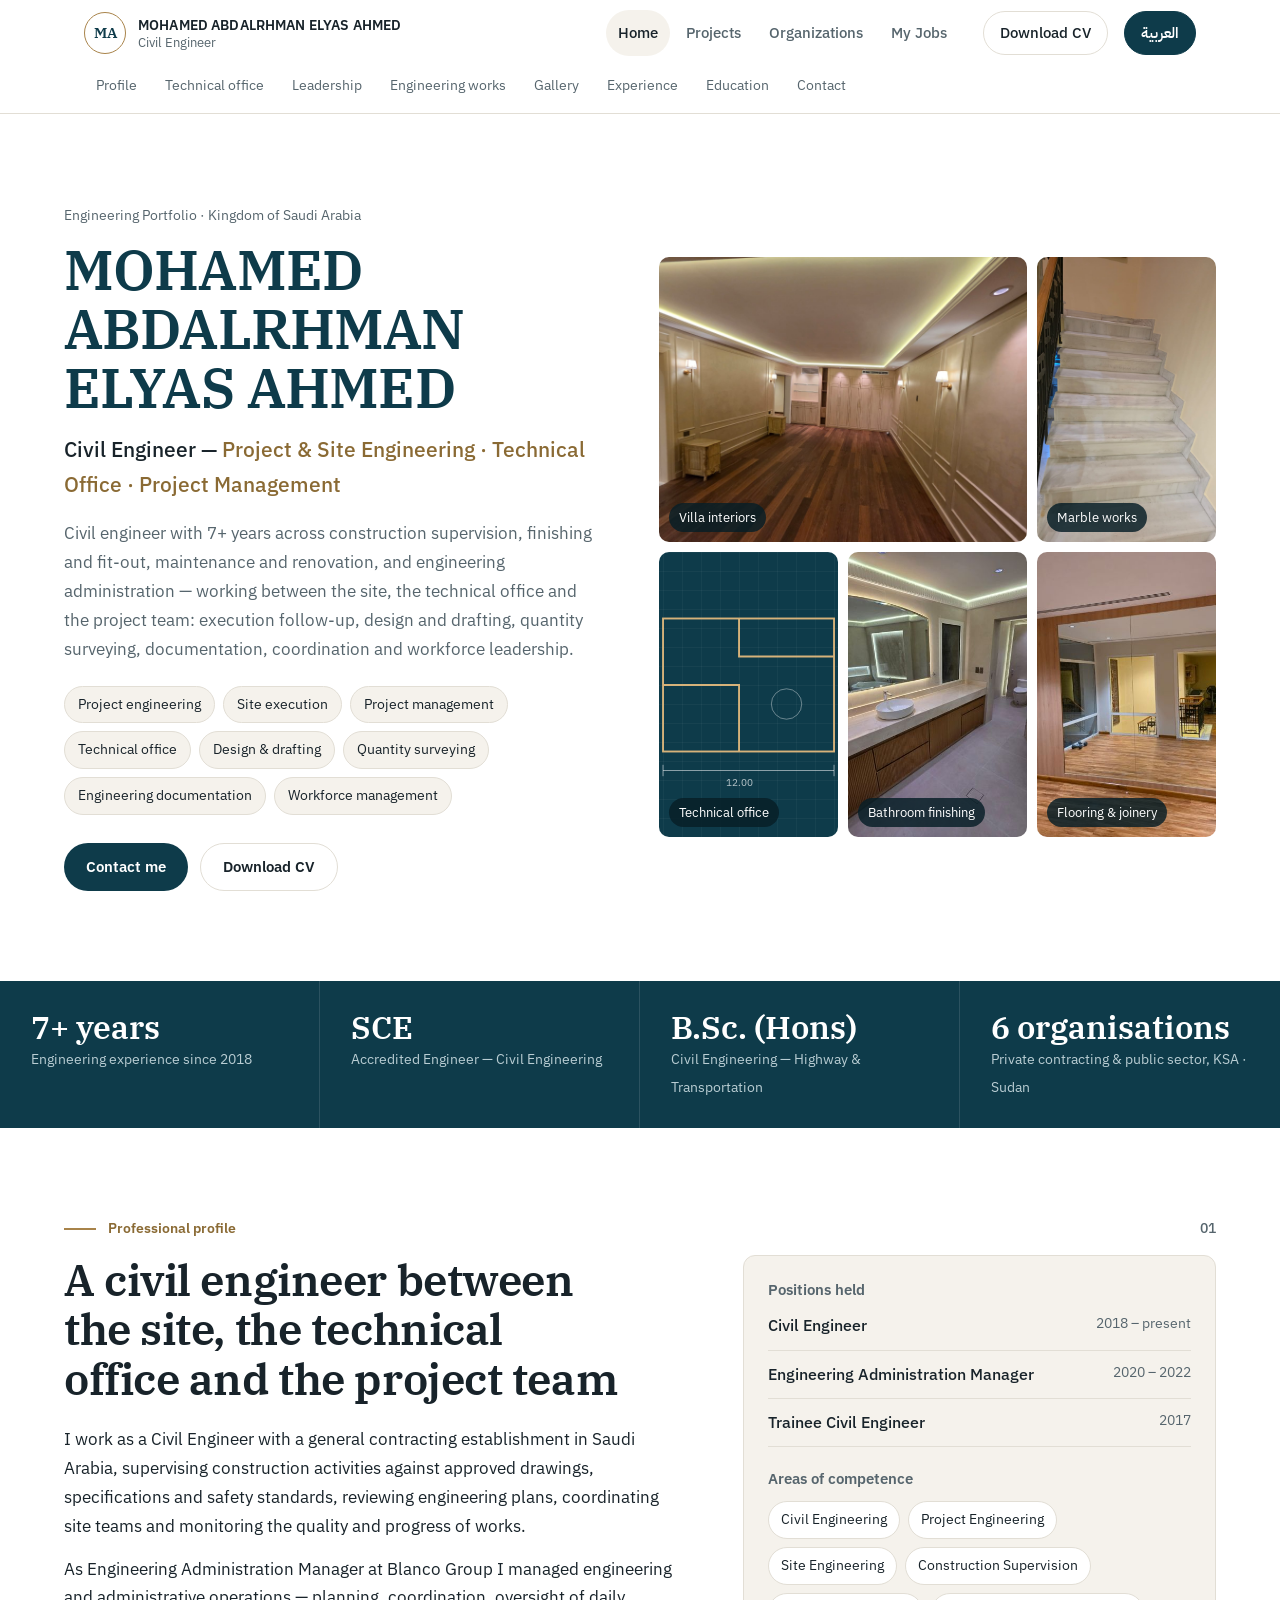
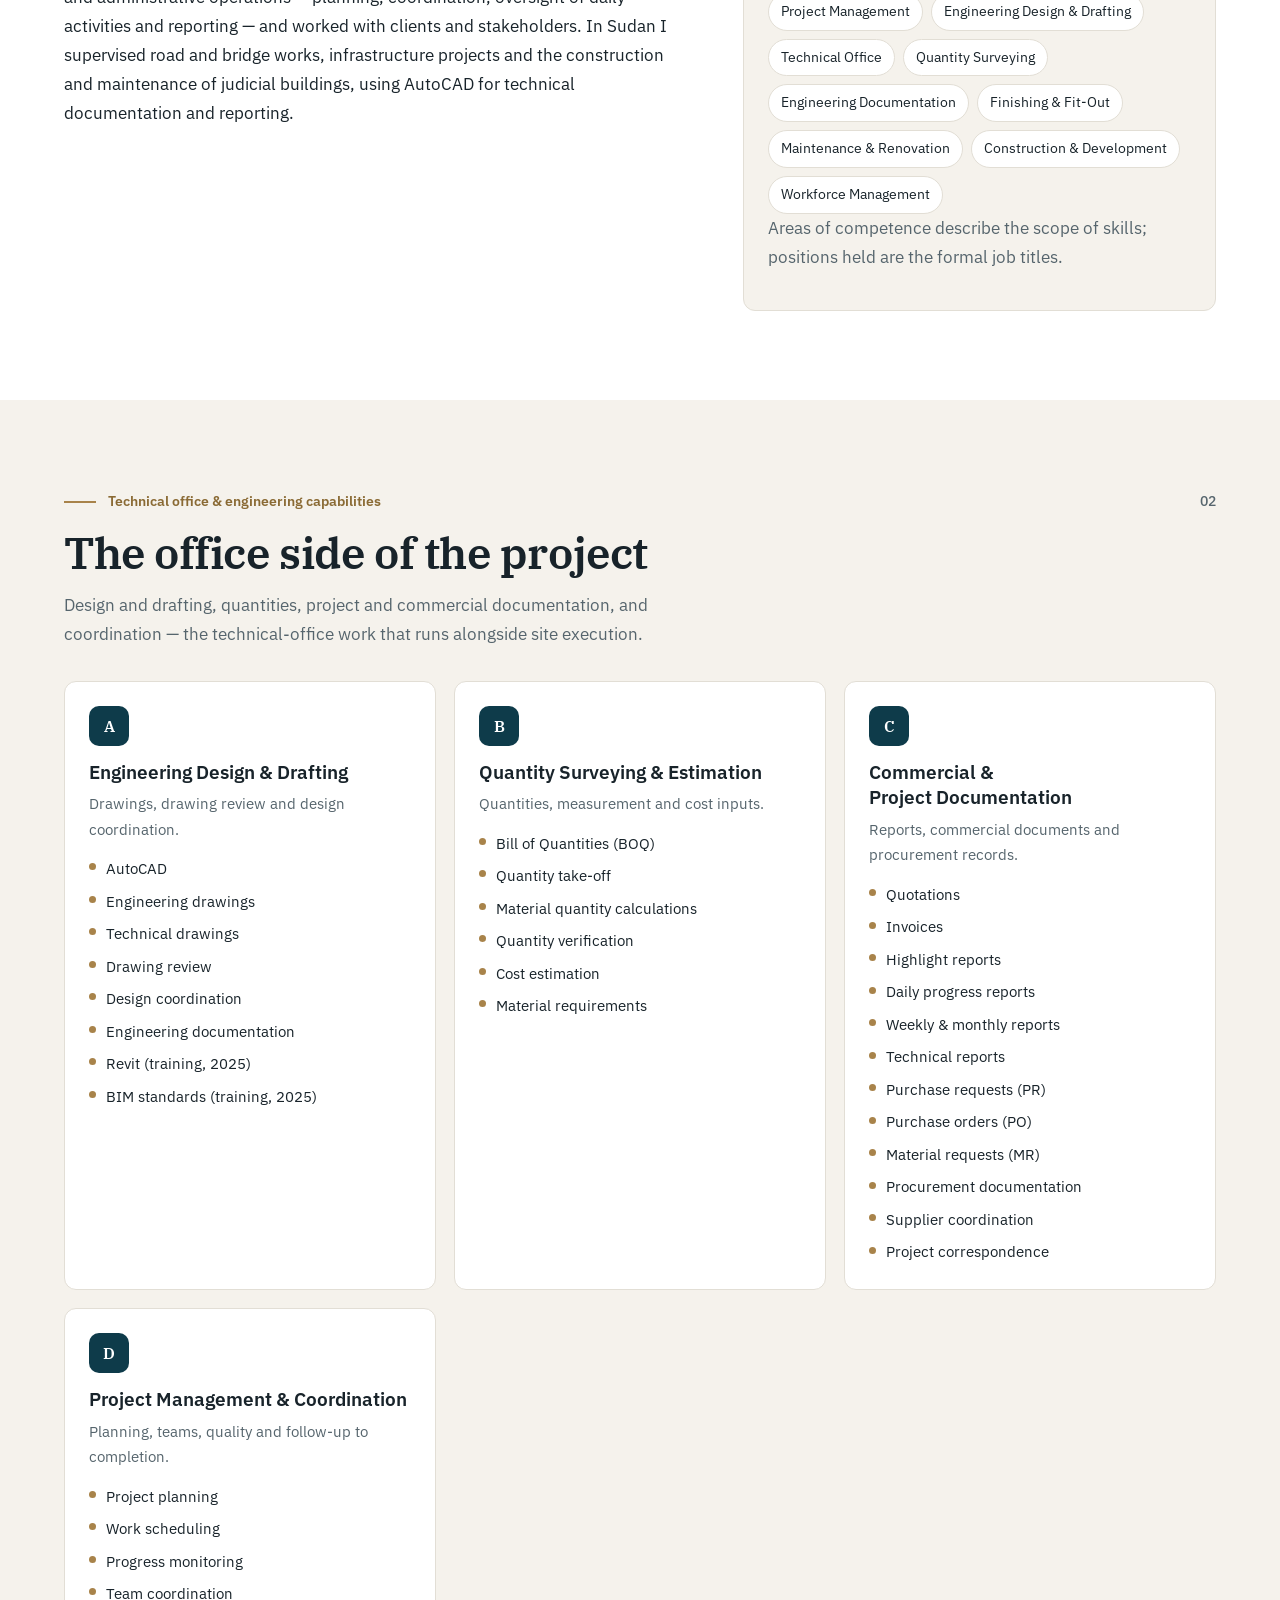
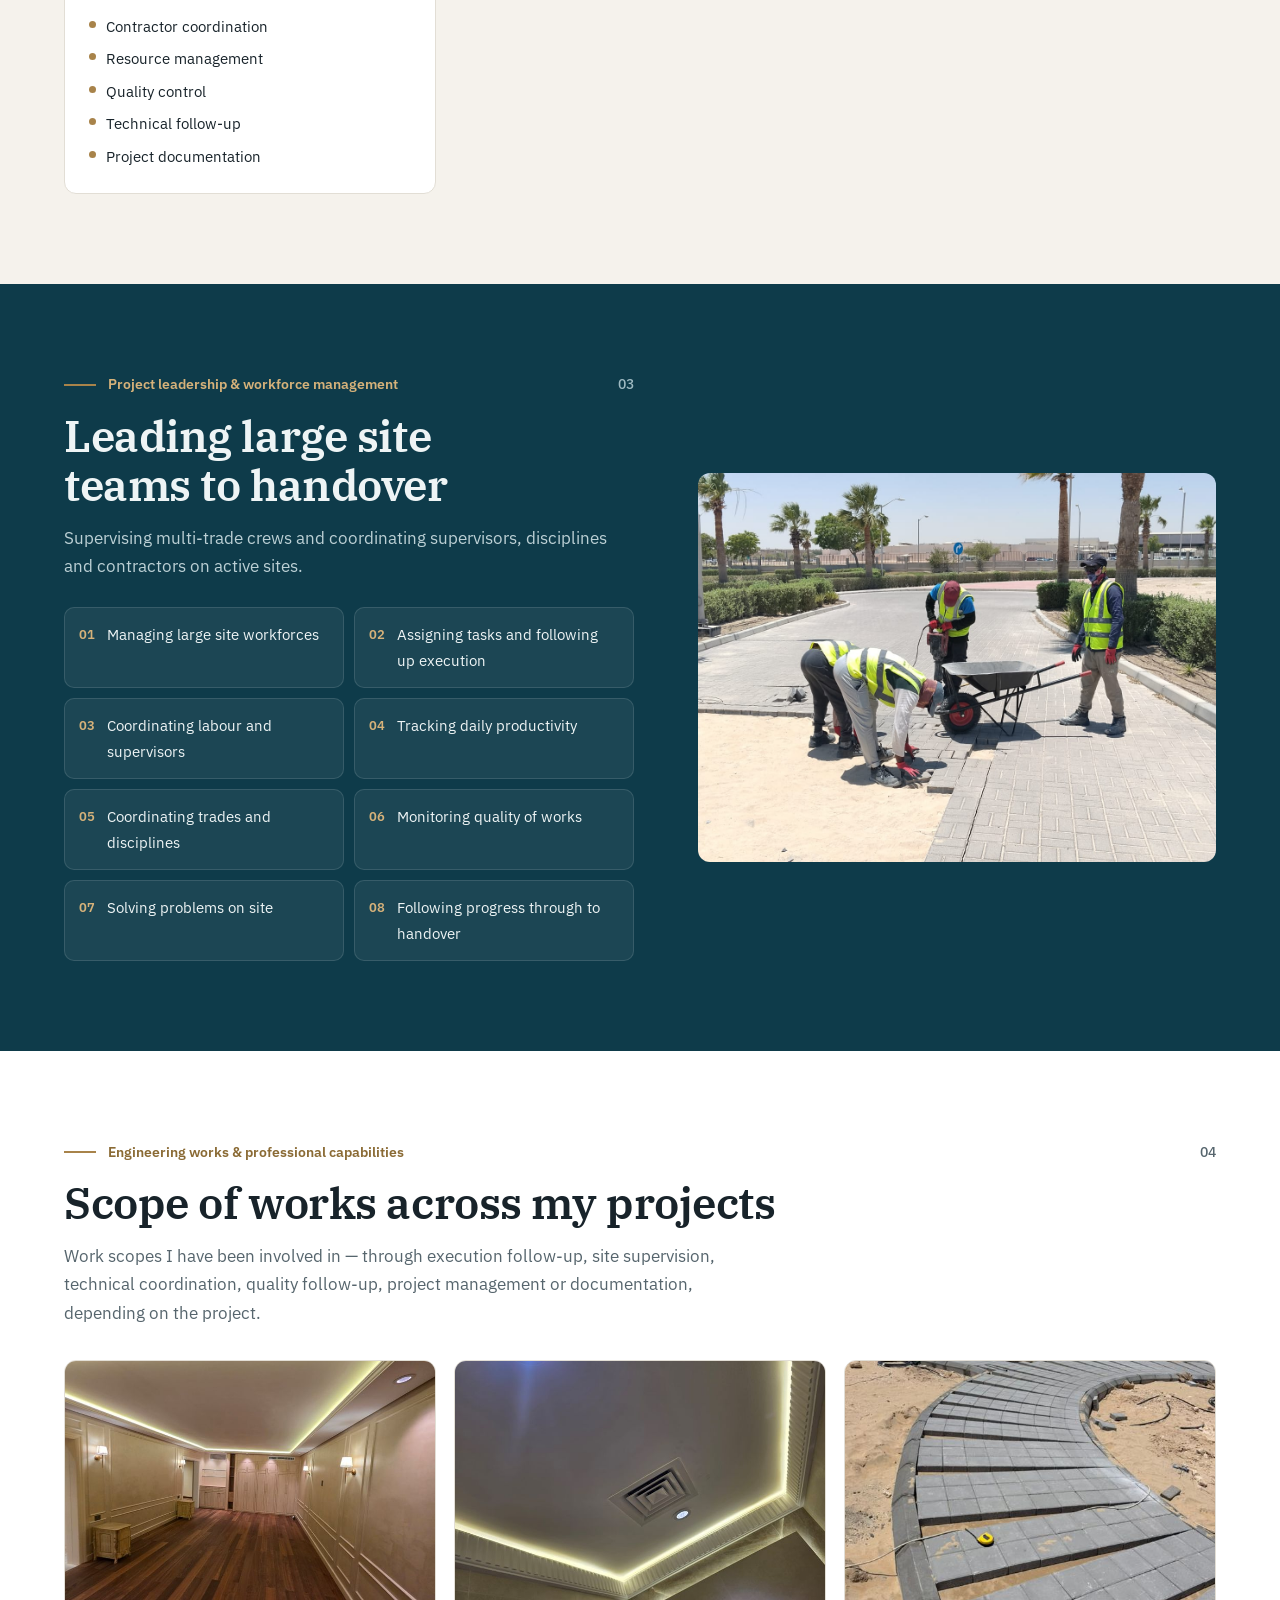
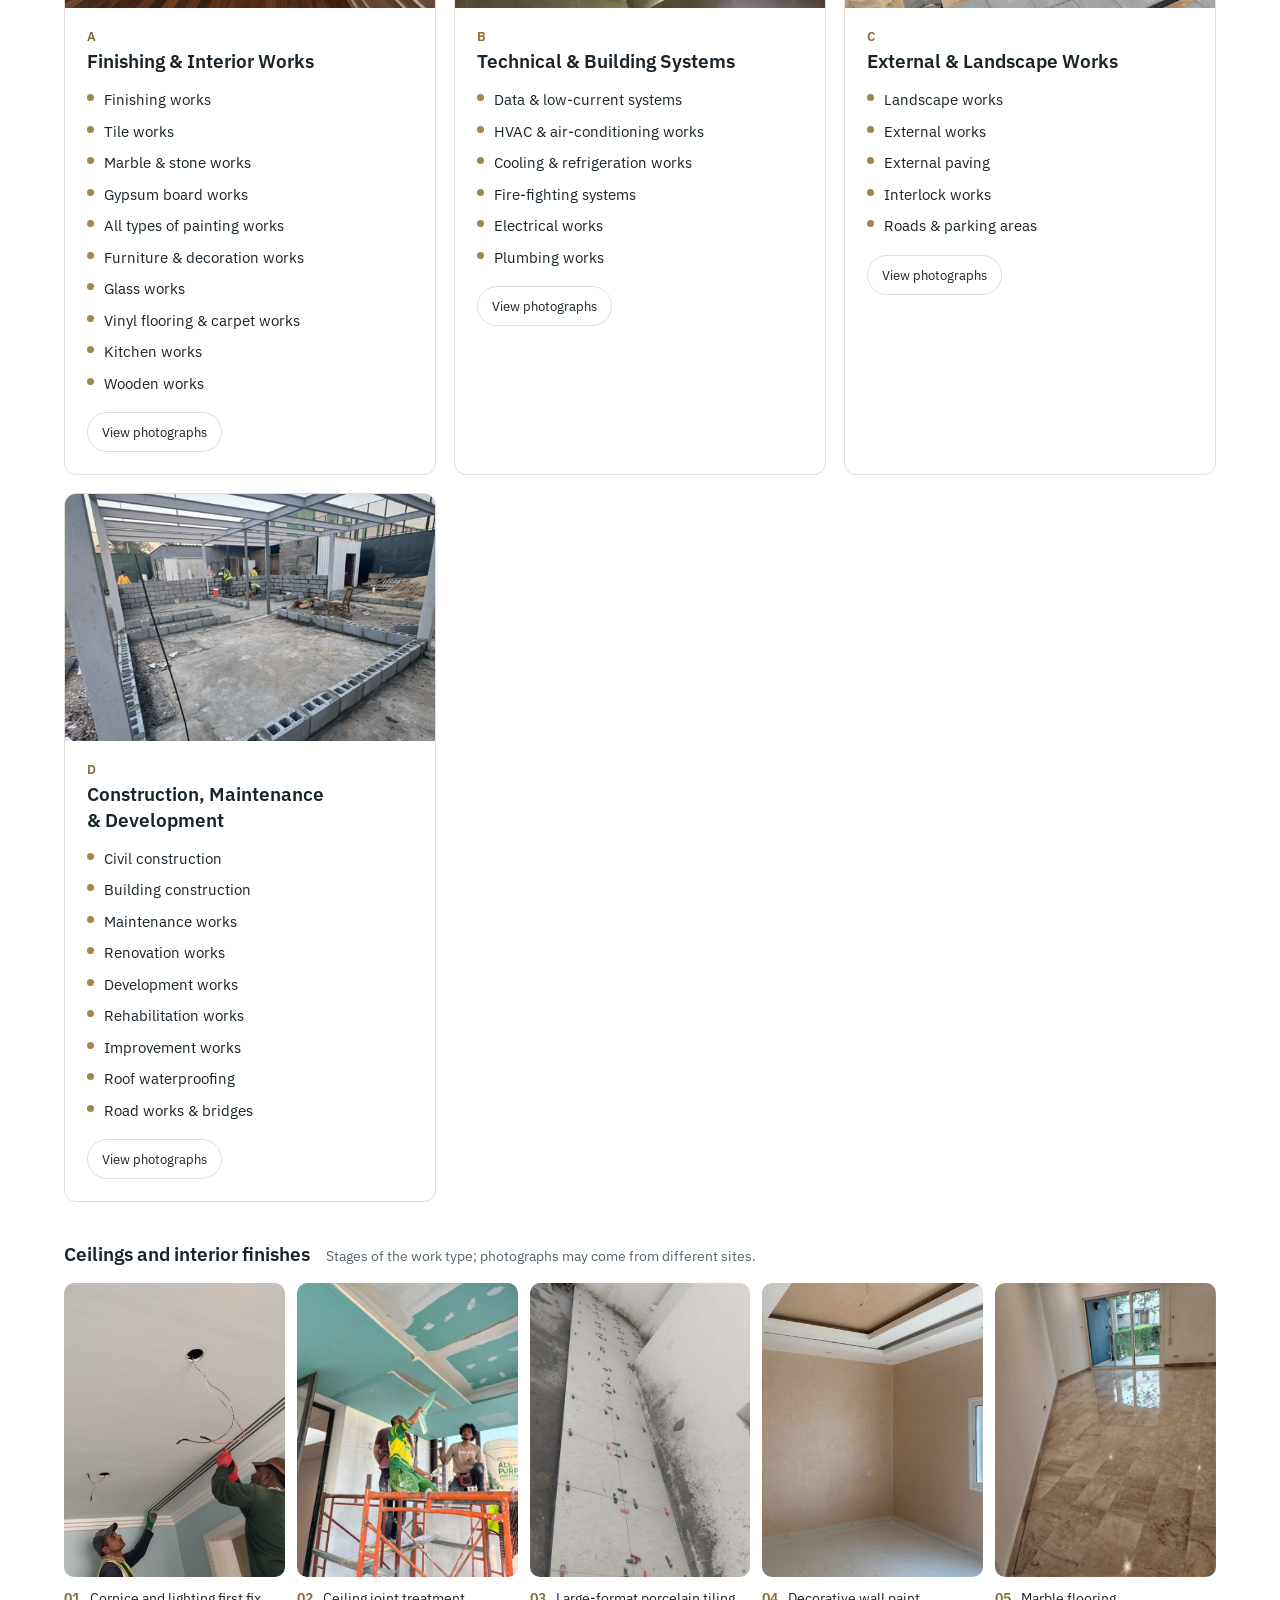
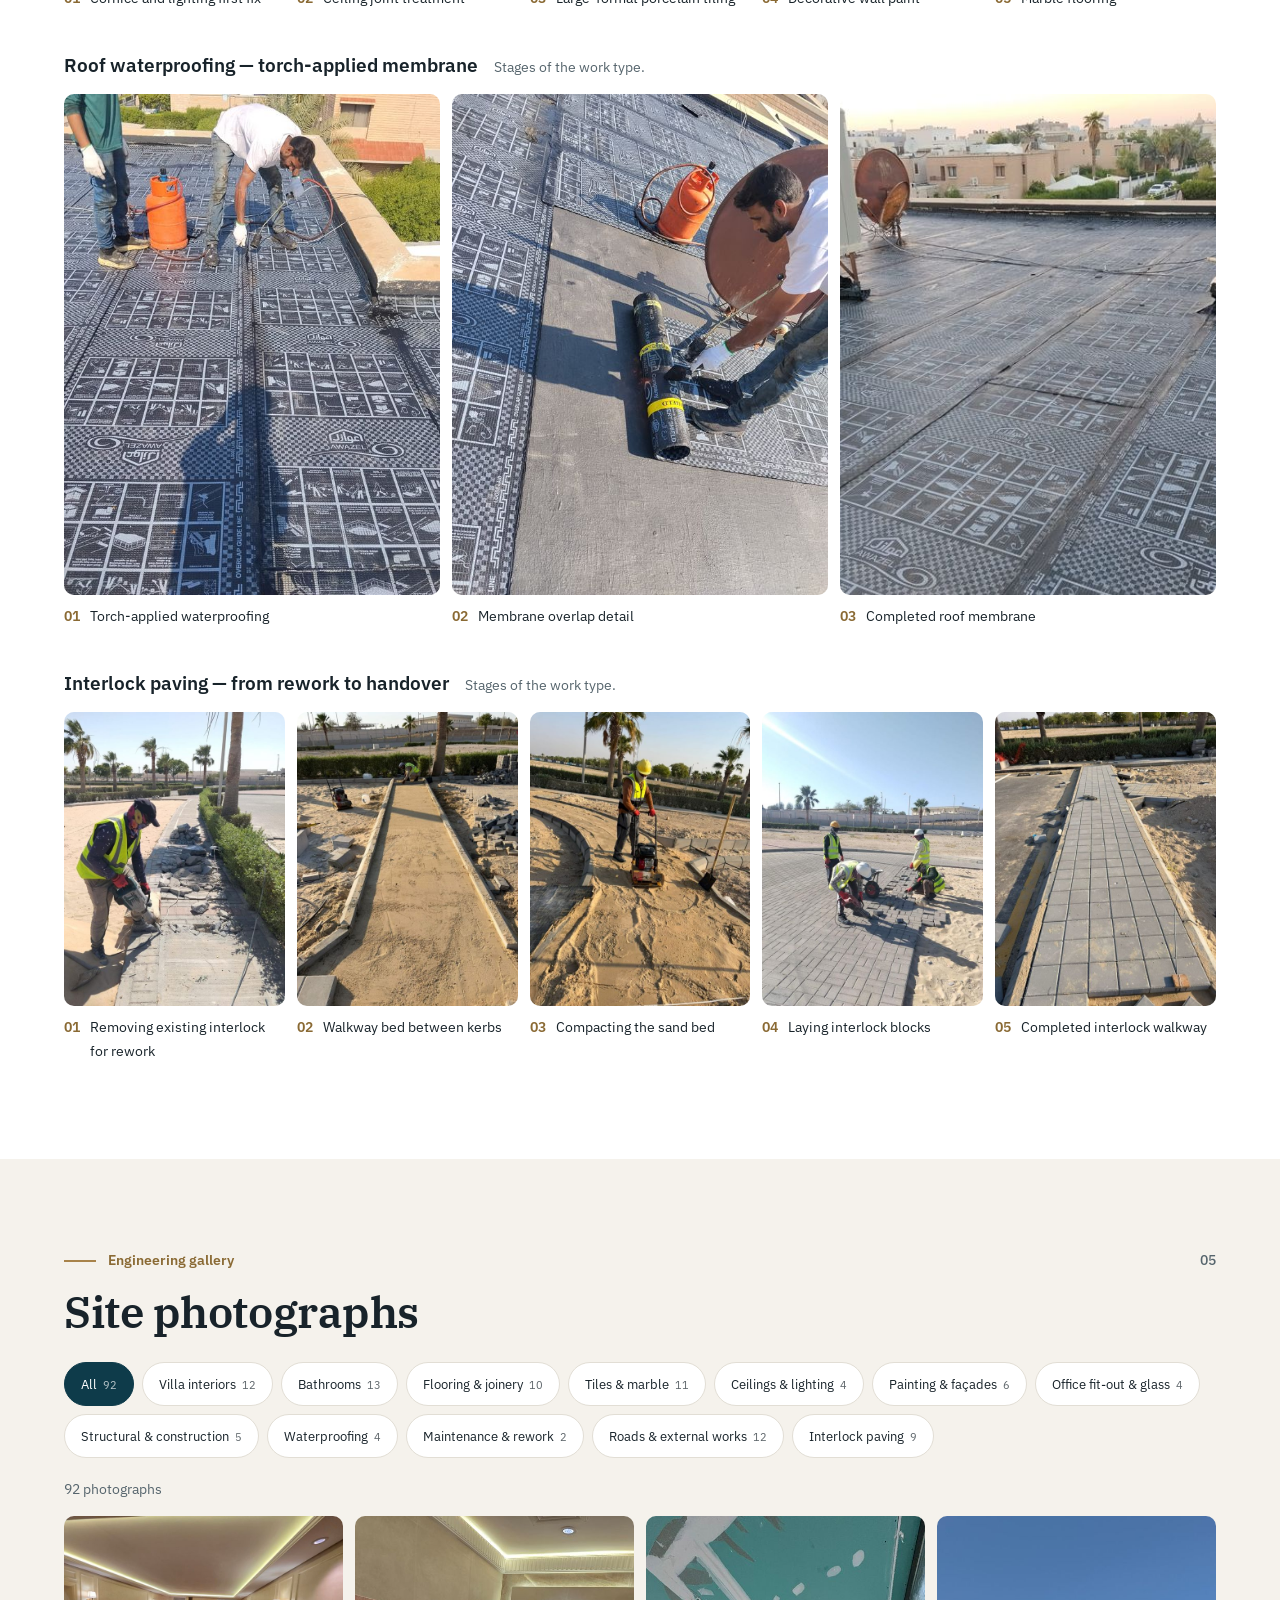
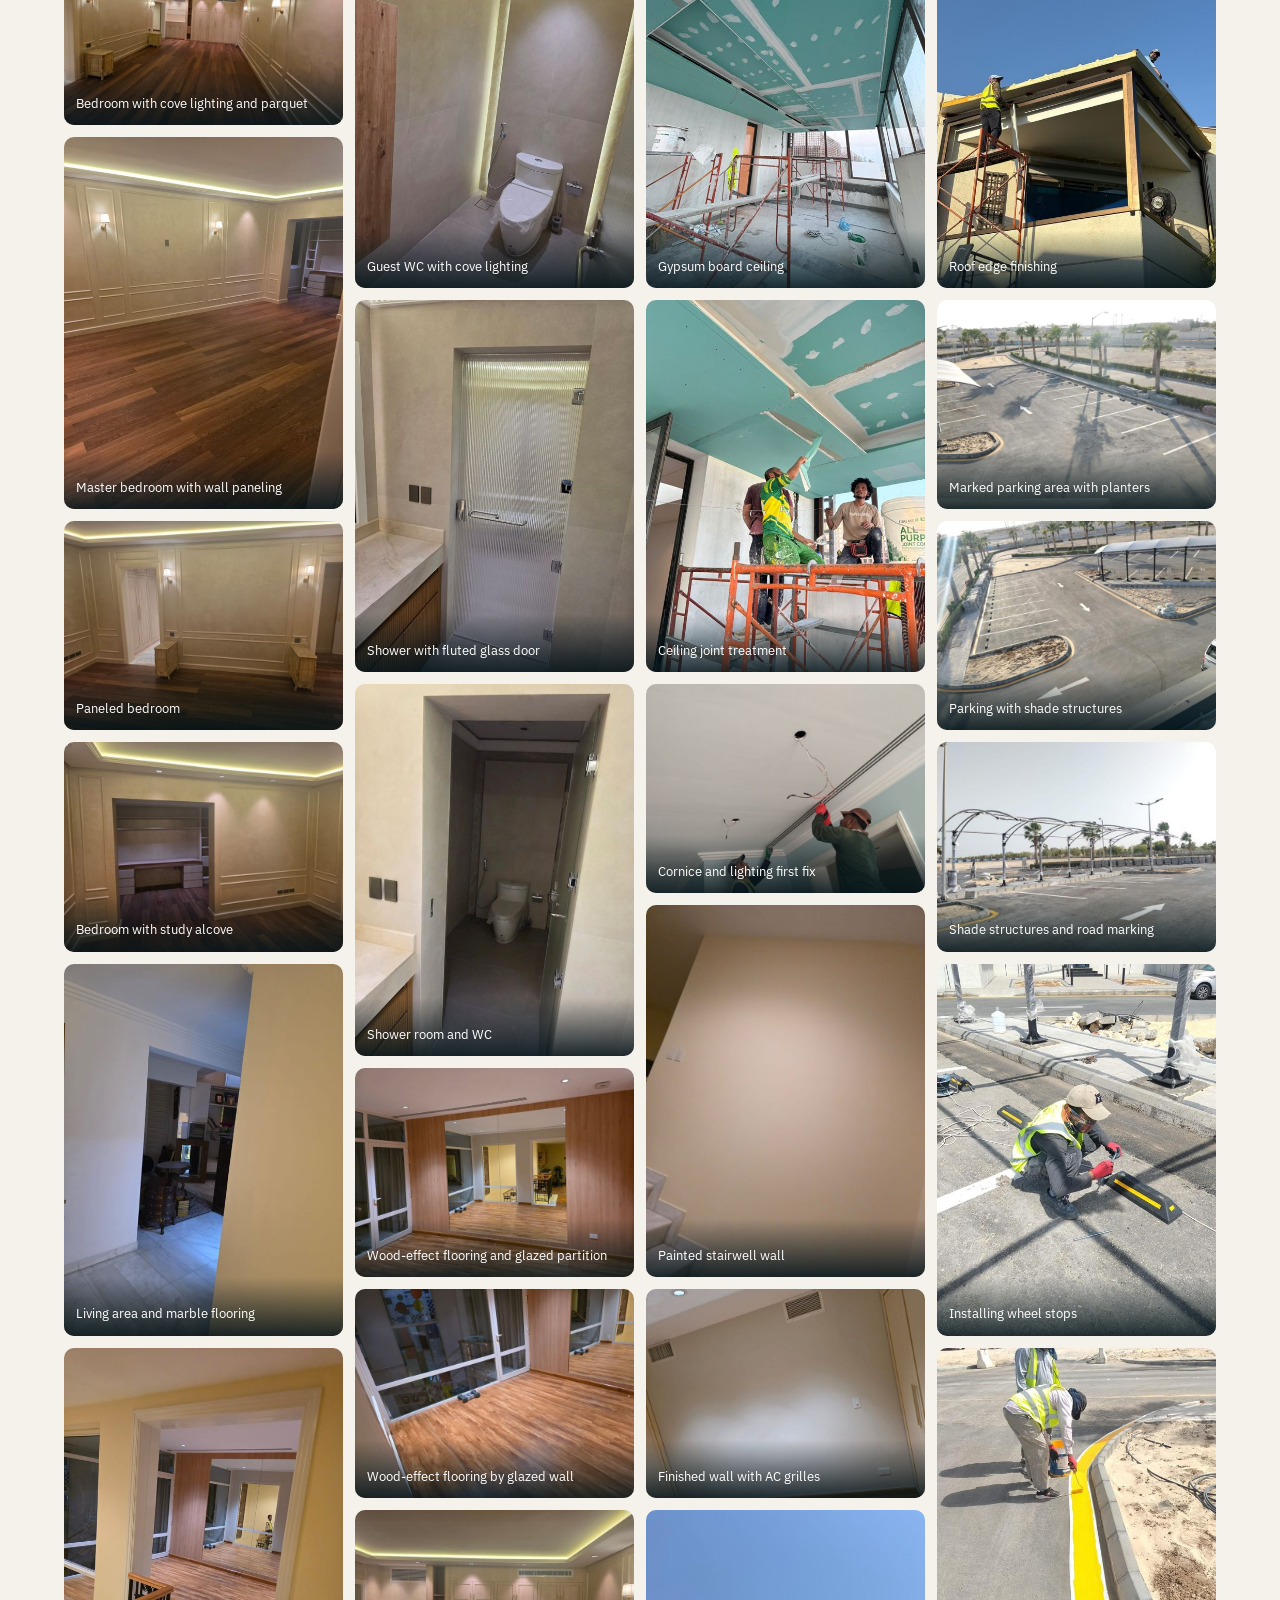
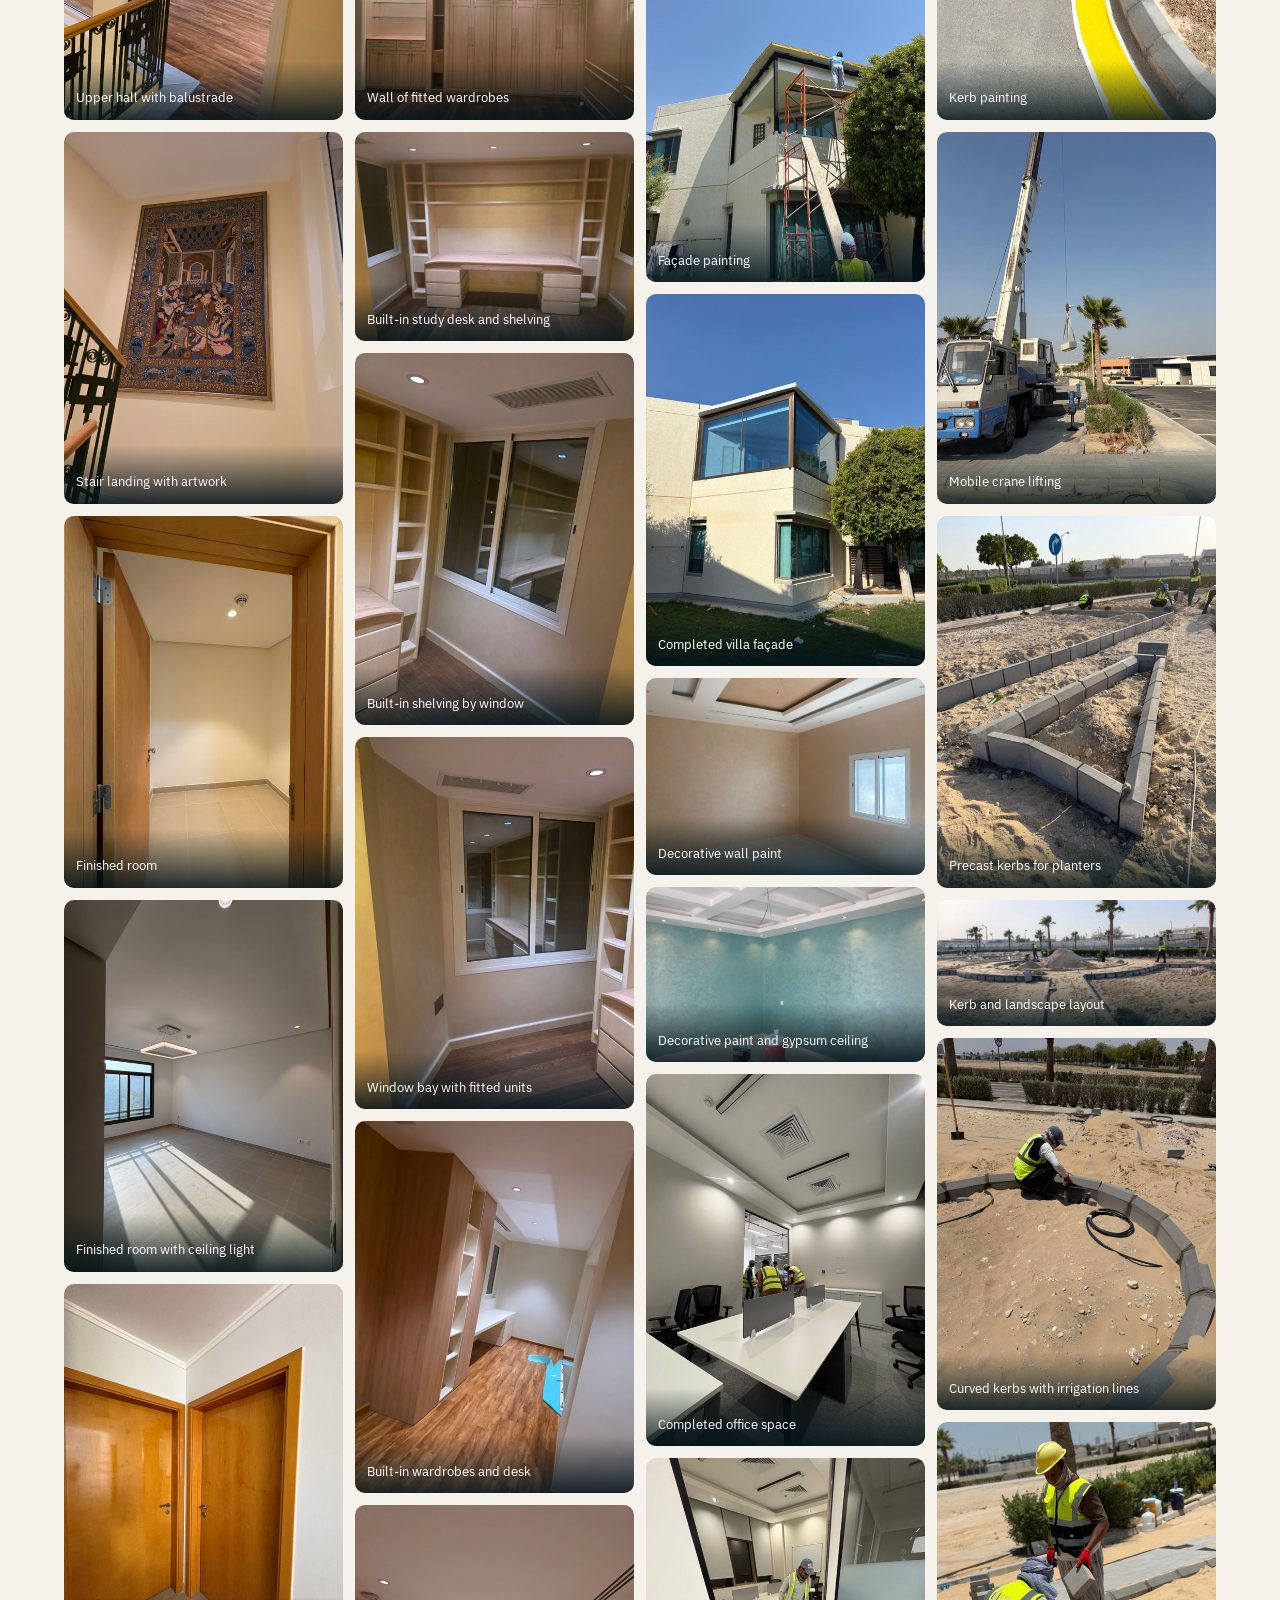
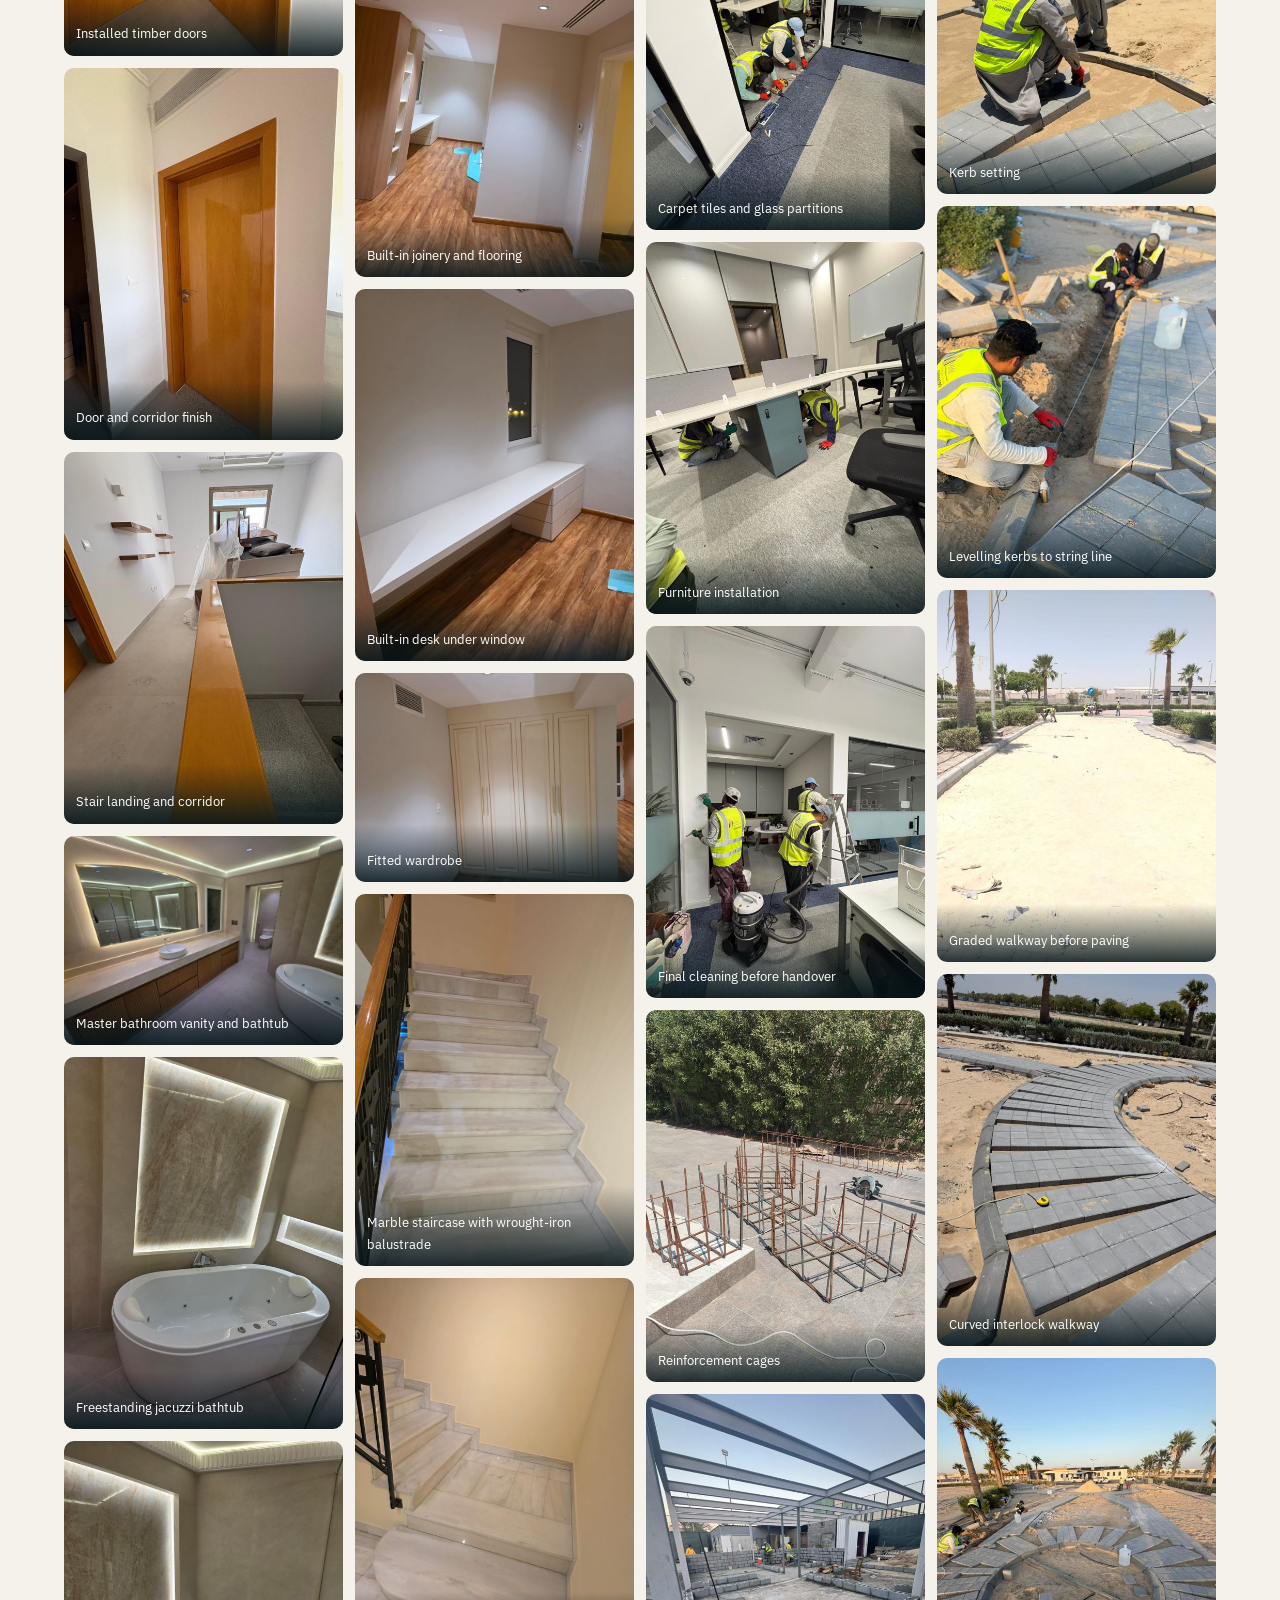
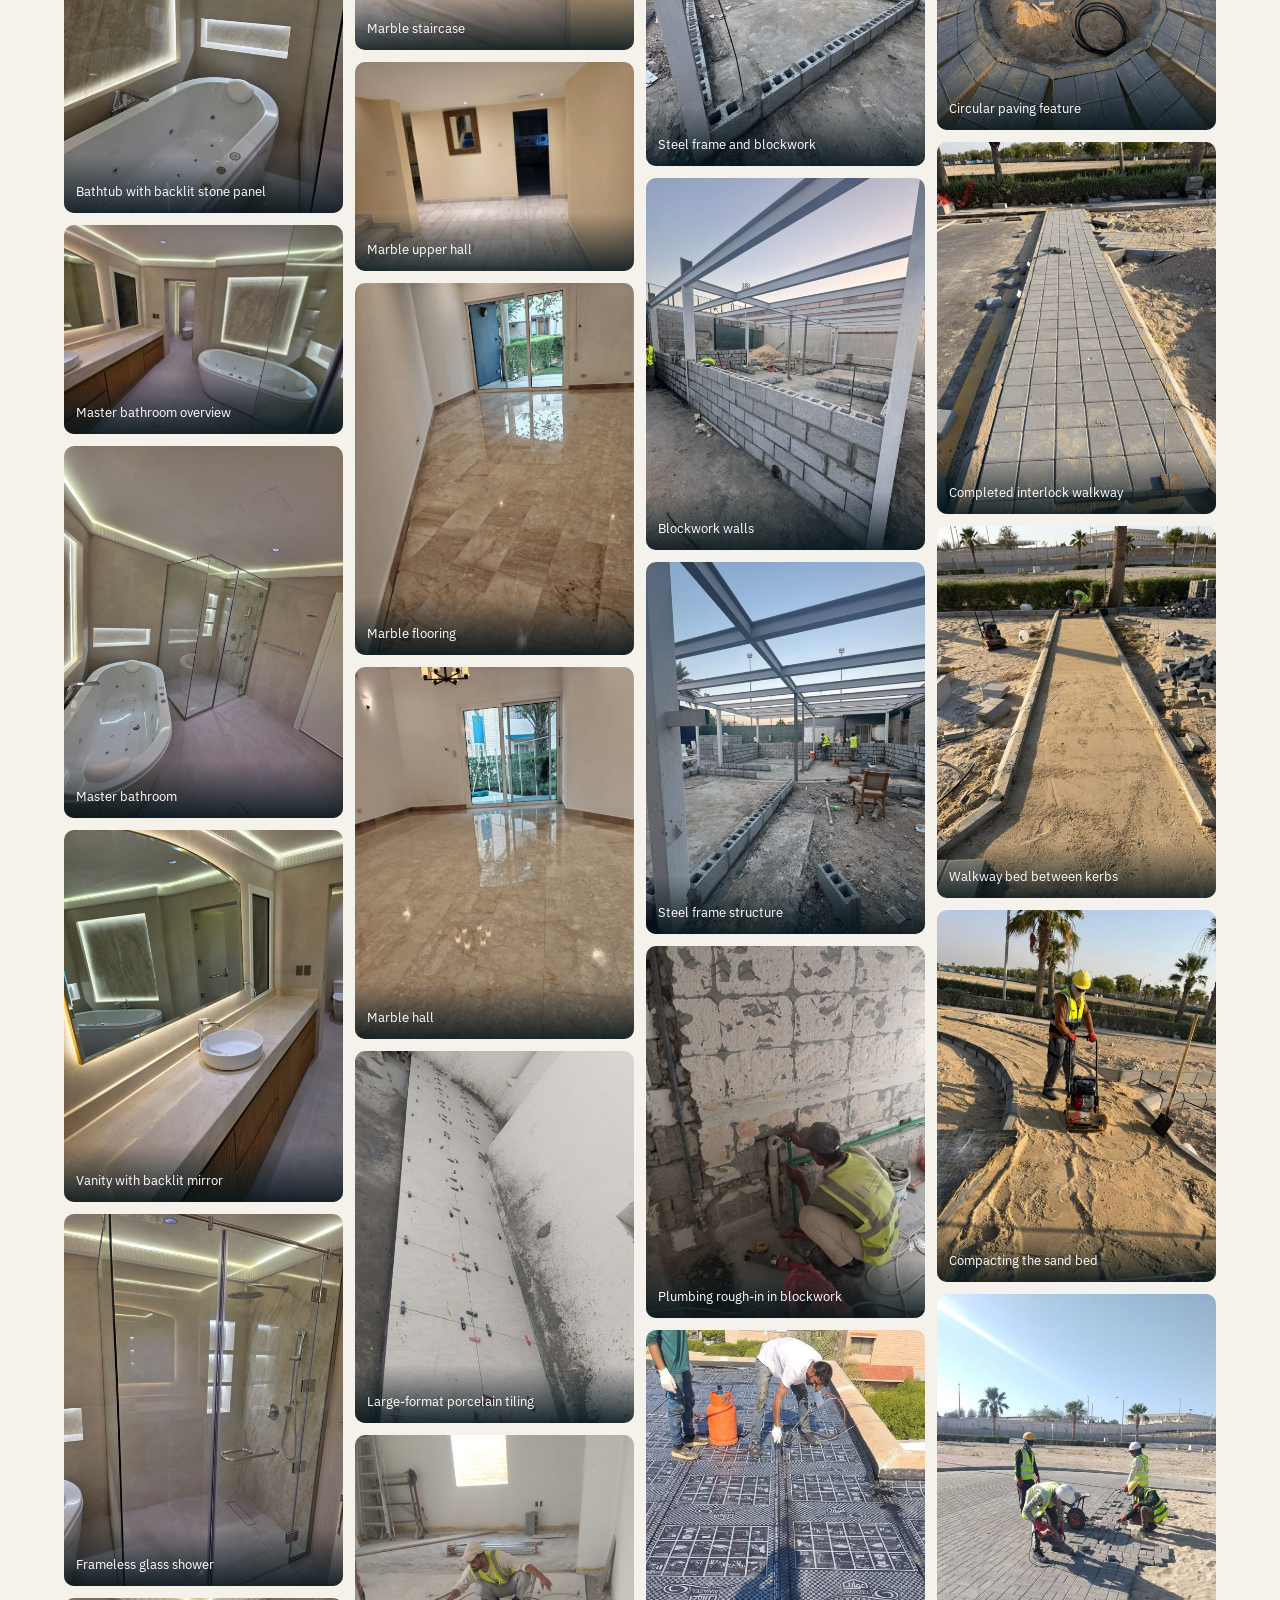
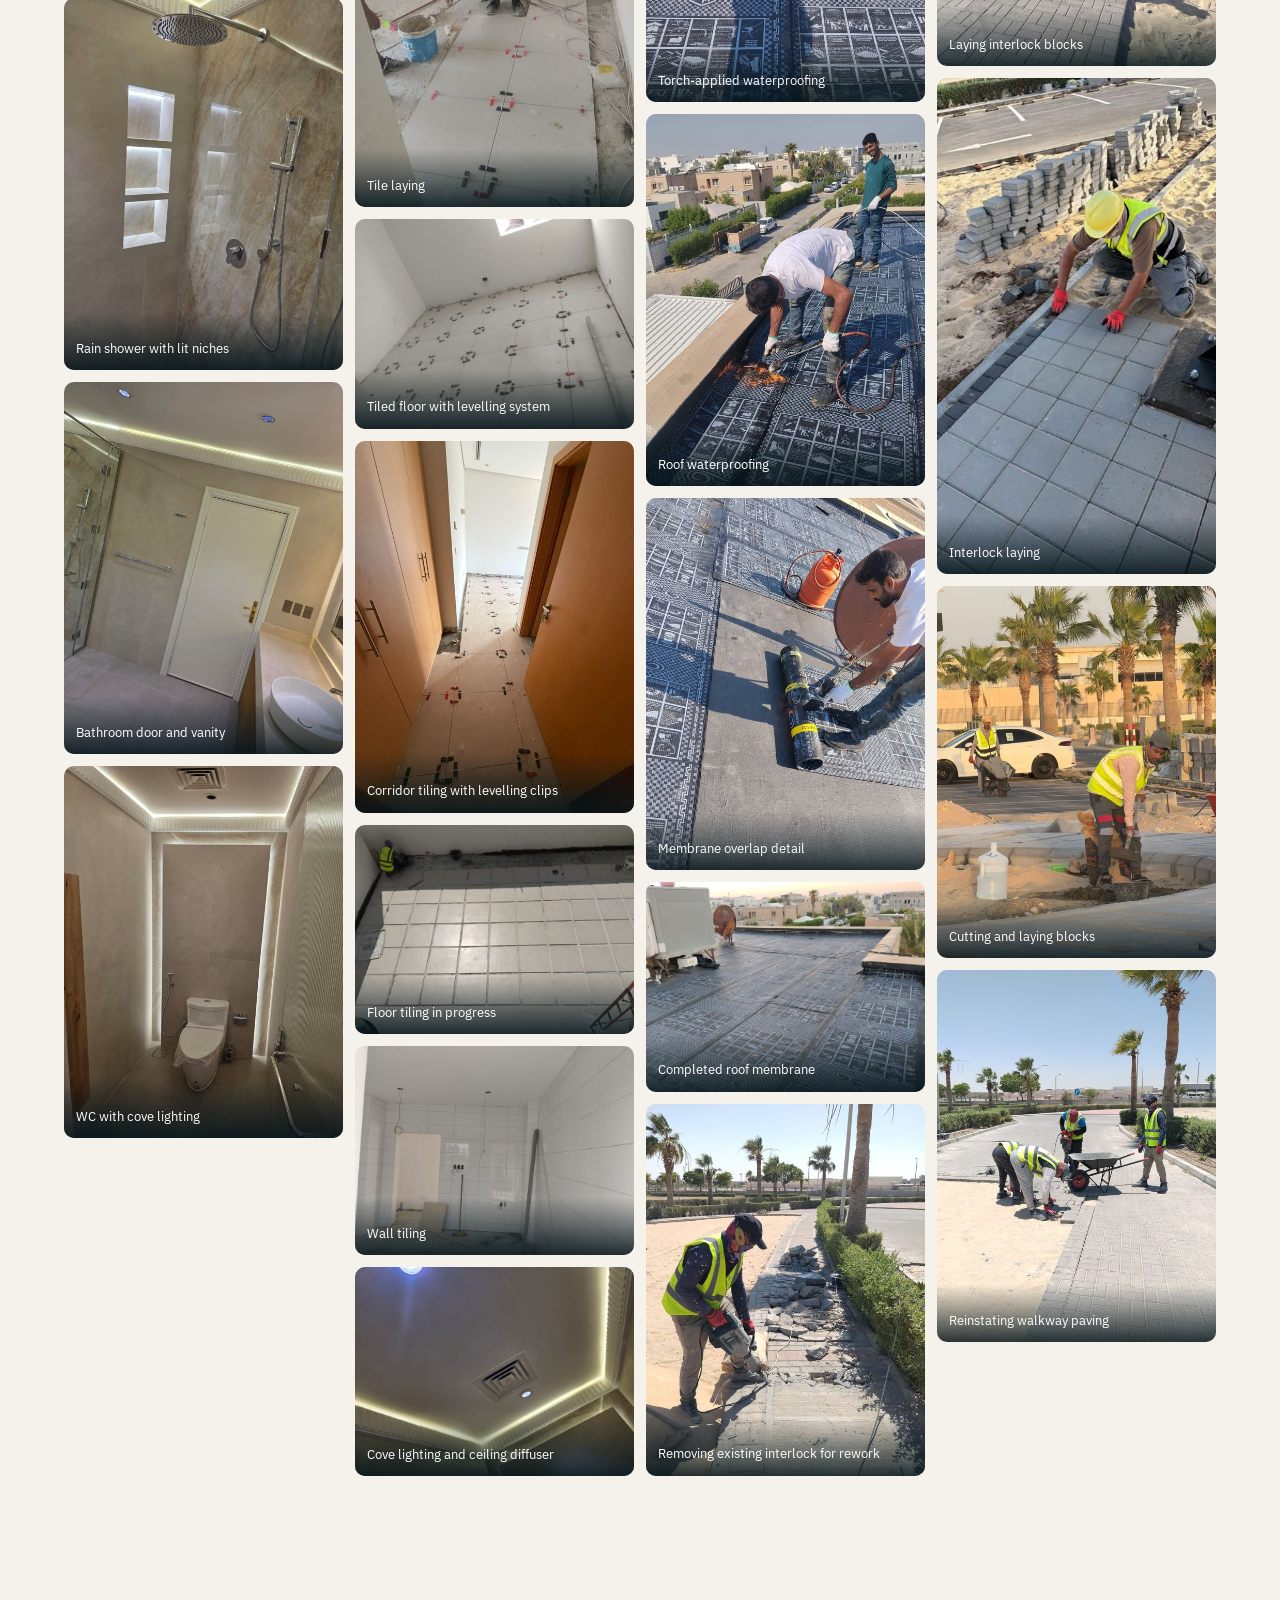
==== commit 1e9caa2d: "Comprehensive update: 14 projects, 9 organizations, villa-first hero with 36 new photos, technical o" ====
--- a/index.html
+++ b/index.html
@@ -10,7 +10,7 @@
 <link rel="preconnect" href="https://fonts.googleapis.com">
 <link rel="preconnect" href="https://fonts.gstatic.com" crossorigin>
 <link href="https://fonts.googleapis.com/css2?family=IBM+Plex+Sans:wght@400;500;600&family=IBM+Plex+Serif:wght@500;600&family=IBM+Plex+Sans+Arabic:wght@400;500;600;700&display=swap" rel="stylesheet">
-<link rel="stylesheet" href="assets/site.css?v=202611201945">
+<link rel="stylesheet" href="assets/site.css?v=202611231026">
 </head>
 <body data-page="home">
 <header>
@@ -25,8 +25,8 @@
 <main id="app"></main>
 <footer><div class="wrap"><span id="foot1"></span><span id="foot2"></span></div></footer>
 <dialog id="lb"><div class="lb"><img id="lbimg" alt=""><p id="lbcap"></p><div class="lbc"><button id="prev"></button><button id="close"></button><button id="next"></button></div></div></dialog>
-<noscript><p style="padding:24px">Mohamed Abdalrhman Elyas Ahmed — Civil Engineer · eng.mohamedabdalrhman6@gmail.com · +966 50 604 8872</p></noscript>
+<noscript><p style="padding:24px">Mohamed Abdalrhman Elyas Ahmed — Civil Engineer · eng.mohamed.elyas@gmail.com · +966 50 604 8872</p></noscript>
 
-<script src="assets/app.js?v=202611201945"></script>
+<script src="assets/app.js?v=202611231026"></script>
 </body>
 </html>
--- a/assets/site.css
+++ b/assets/site.css
@@ -263,3 +263,16 @@
 .jt{color:var(--mute);font-size:15px;margin-top:4px}
 .jcard ul{margin:12px 0 0;padding-inline-start:20px;font-size:15px}
 @media(max-width:760px){.pgrid.two,.jgrid{grid-template-columns:1fr}}
+
+/* 2026-11-23 */
+.dot{width:7px;height:7px;border-radius:50%;background:var(--brass);flex:none;transform:translateY(-2px)}
+.cap li,.area li{align-items:center}
+.pgroup{margin-top:40px}
+.gh{font-size:20px;padding-bottom:12px;border-bottom:1px solid var(--line)}.gh small{font-size:14px;color:var(--mute);font-weight:500;margin-inline-start:10px}
+.pgroup .pgrid{margin-top:20px}
+.pimg.noph{aspect-ratio:16/10;display:grid;place-items:center;background:var(--stone);border-bottom:1px dashed var(--line)}
+.pimg.noph span{display:flex;flex-direction:column;align-items:center;gap:8px;color:var(--brass)}
+.pimg.noph small{color:var(--mute);font-size:13px}
+.tbd{color:var(--mute);font-style:italic}
+.lslot{flex-direction:column;gap:6px;color:var(--brass)}.lslot small{color:#8a979e}
+.ogrid.simple .obody h3{font-size:17px}
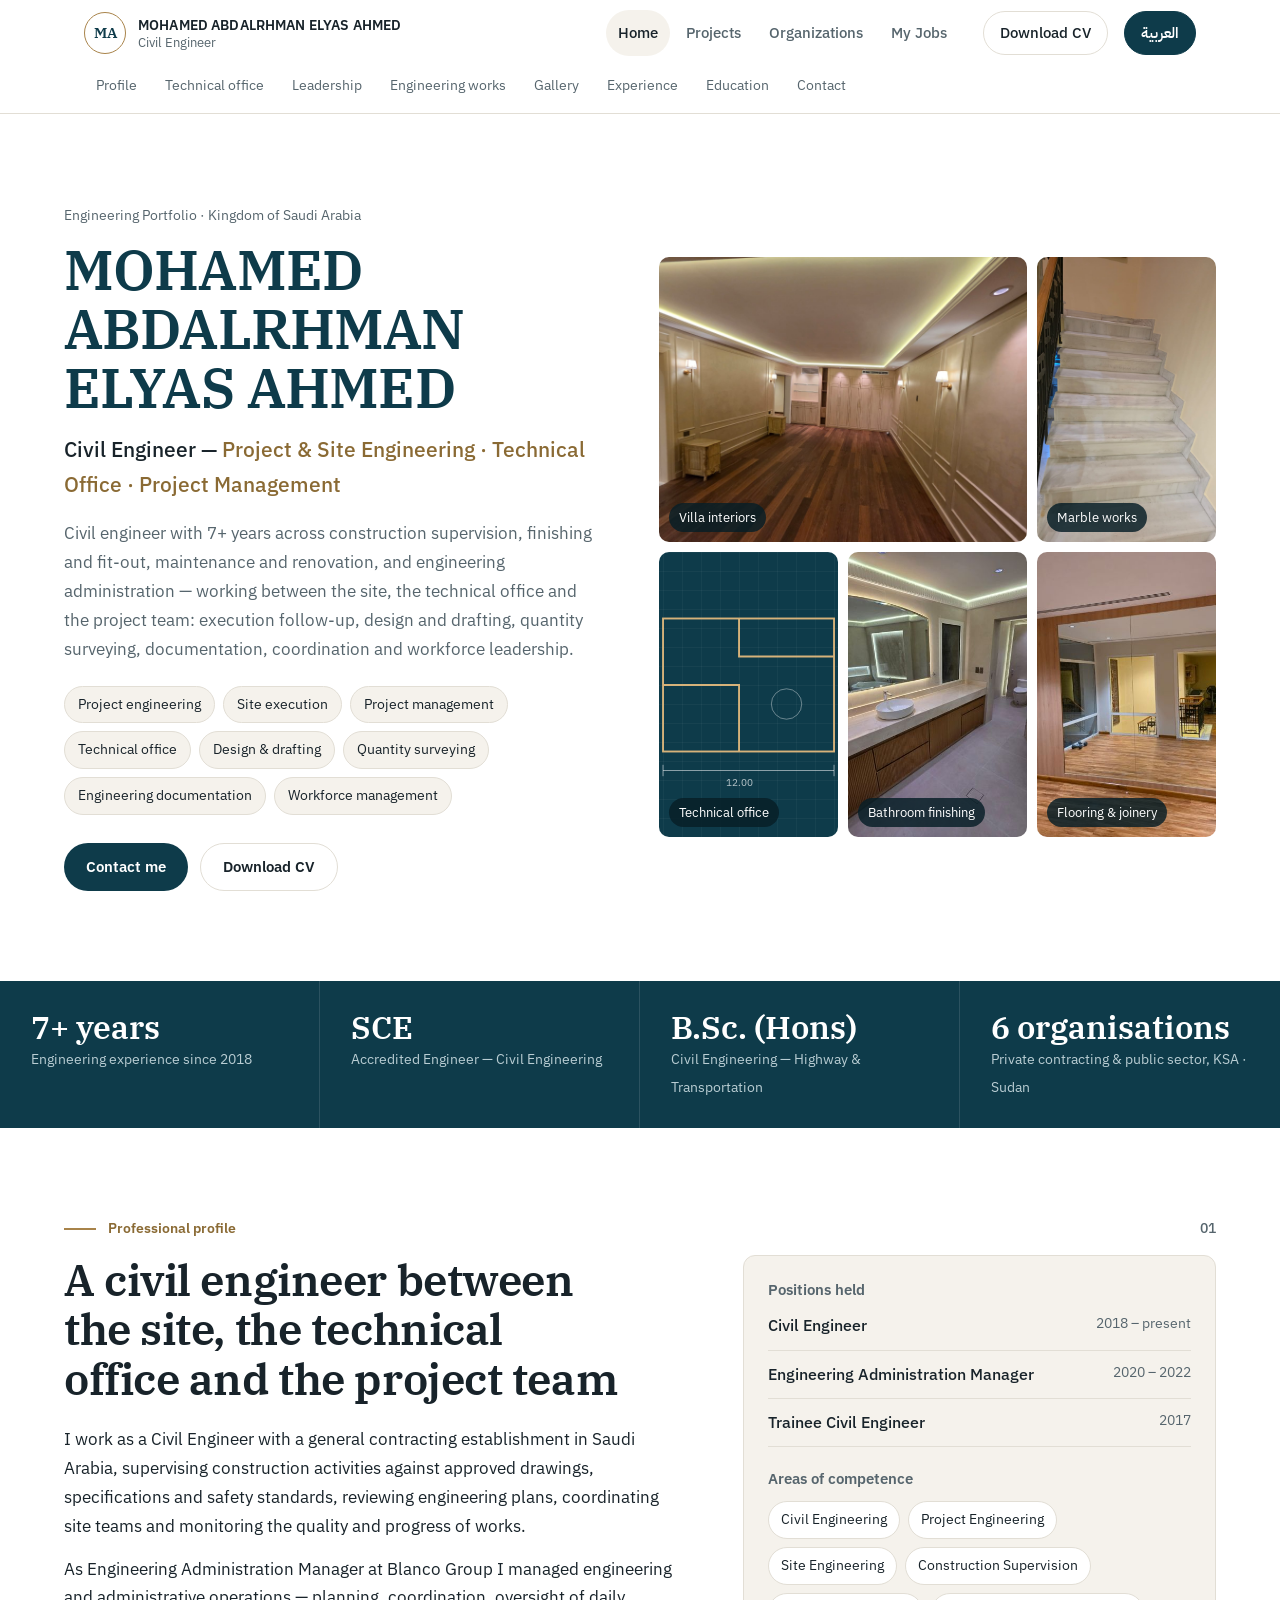
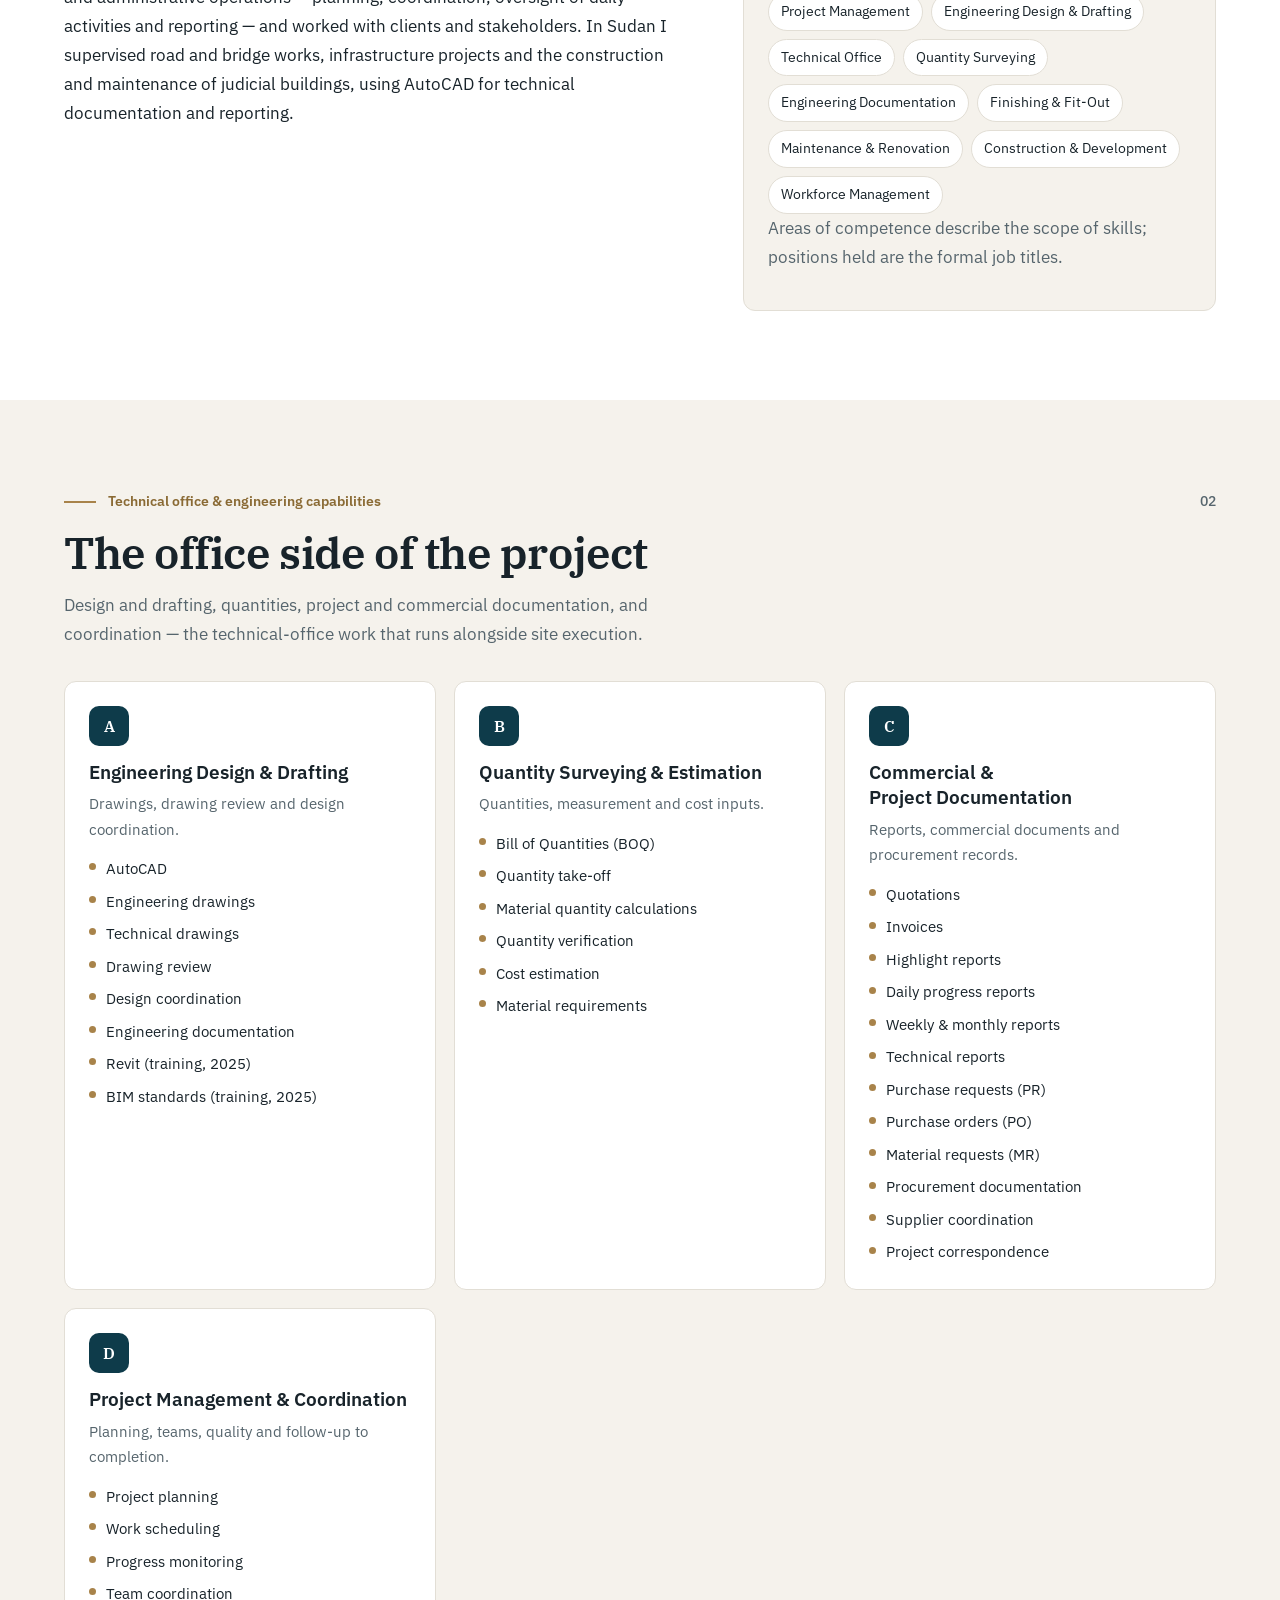
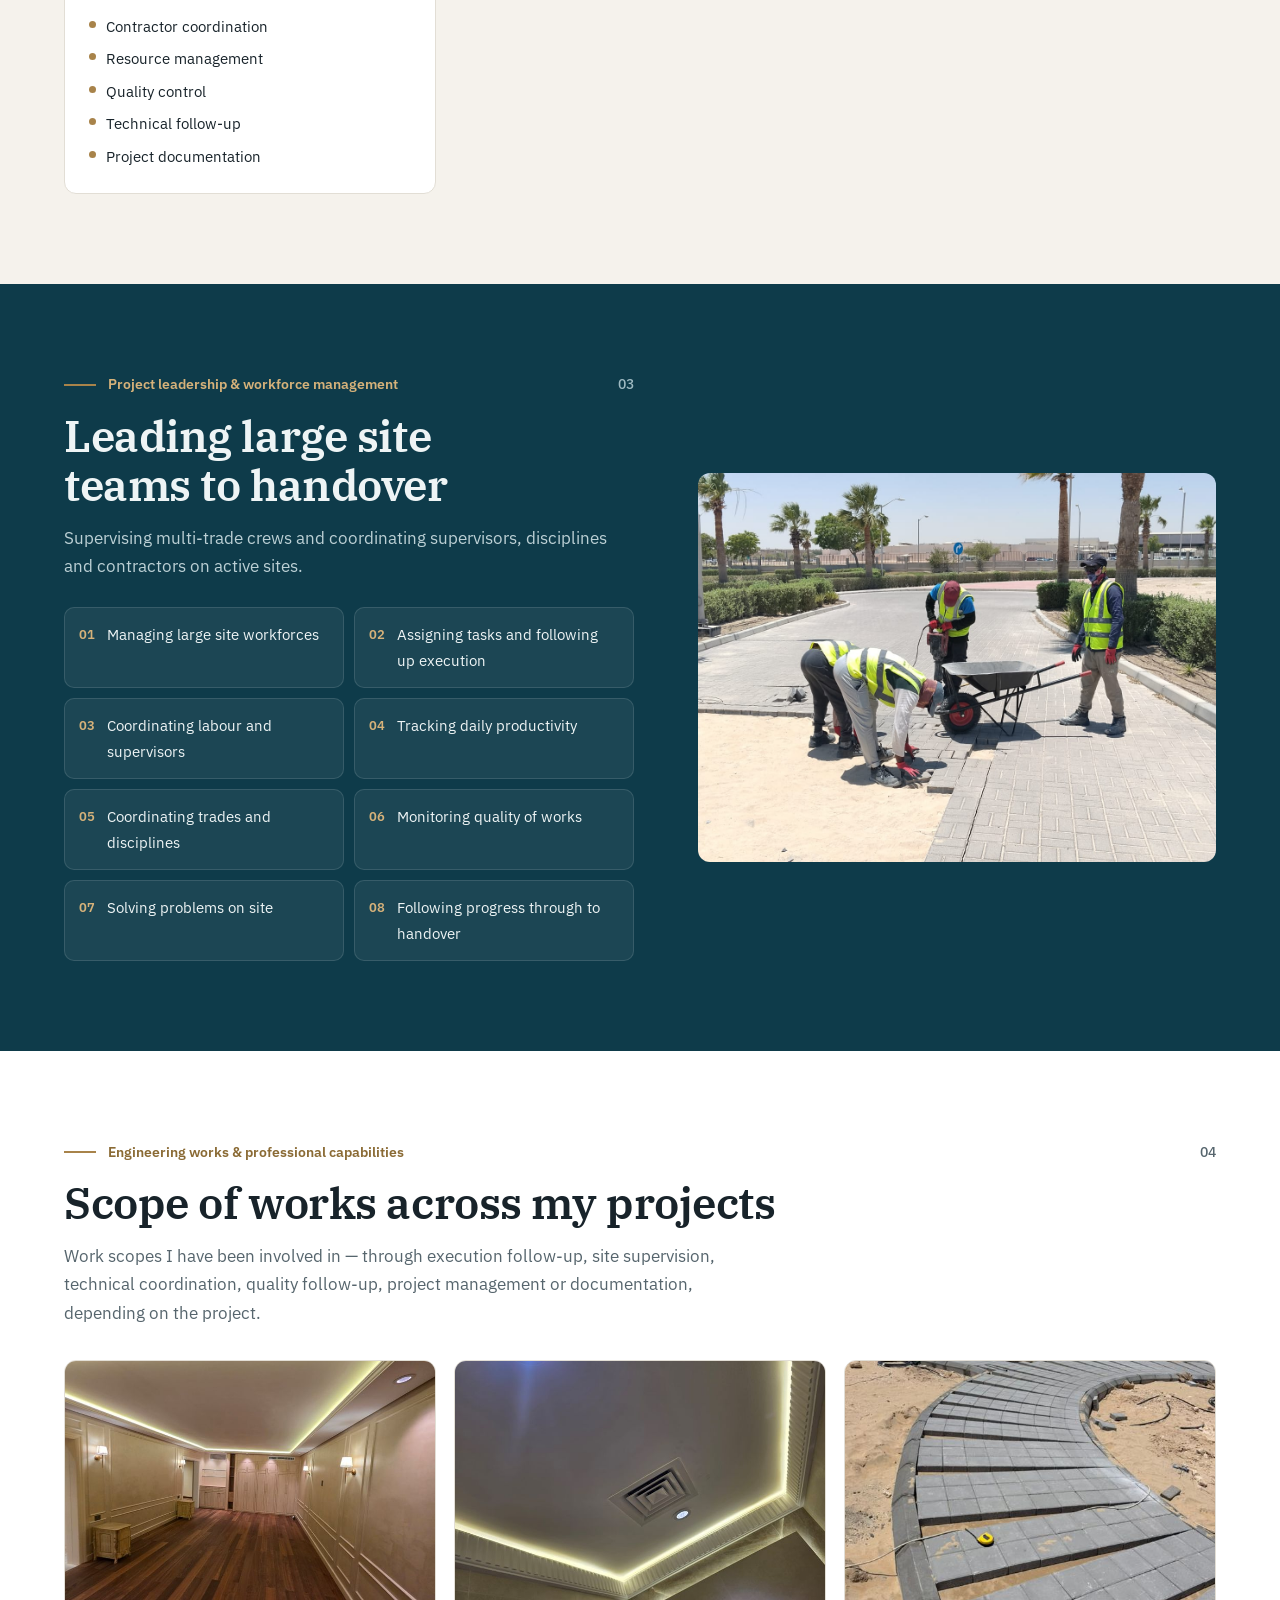
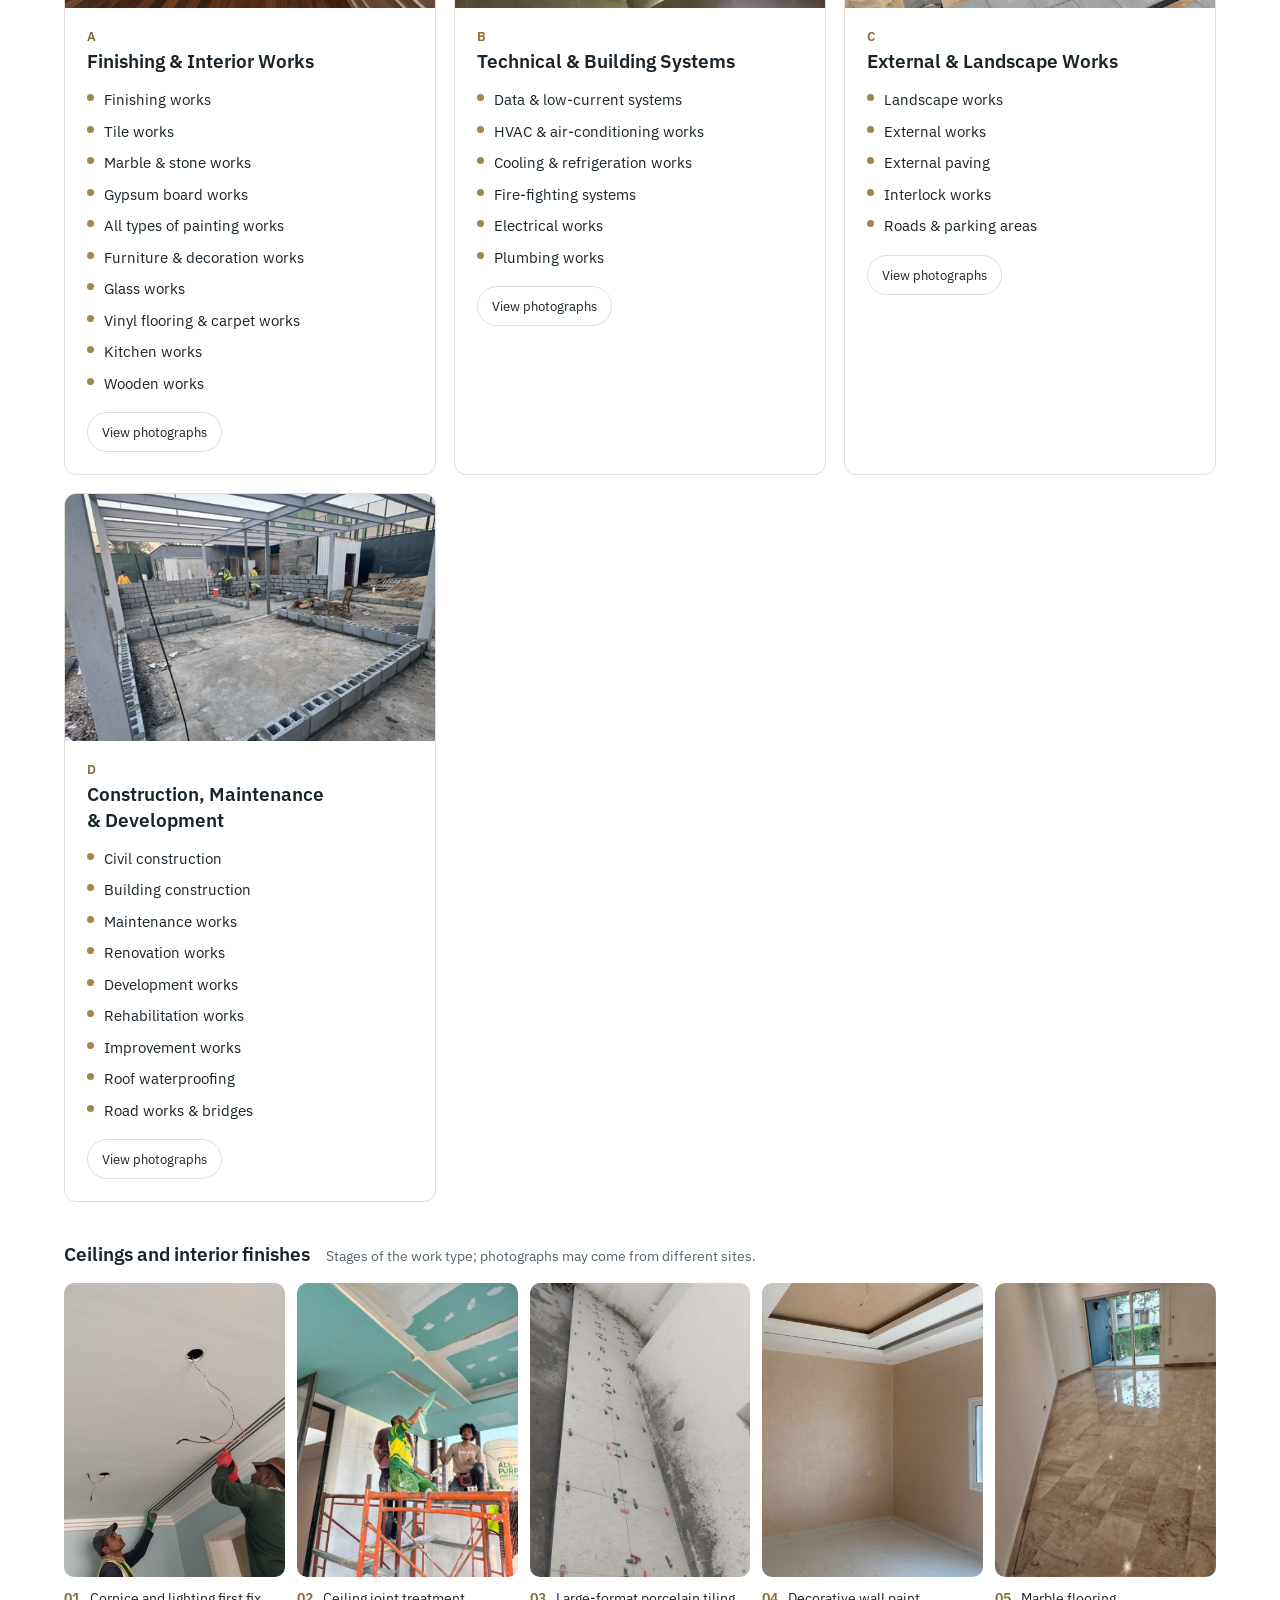
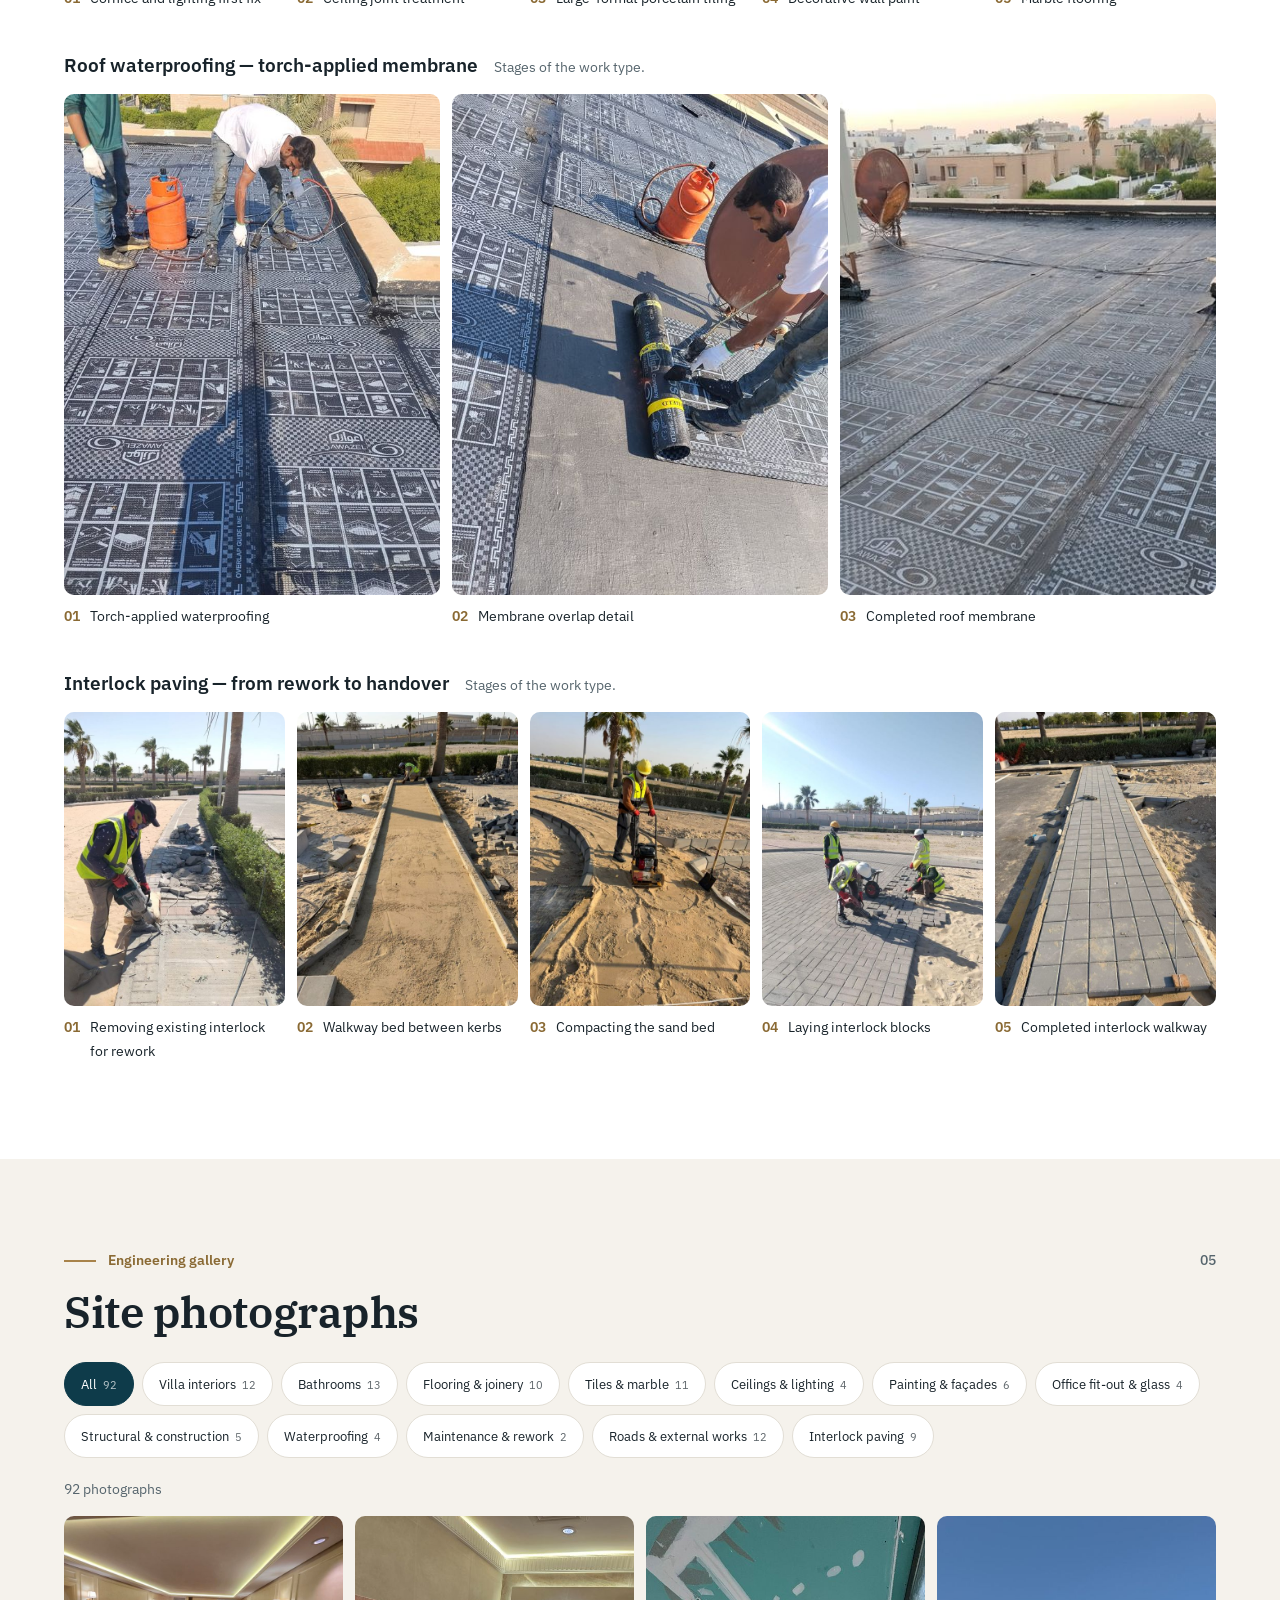
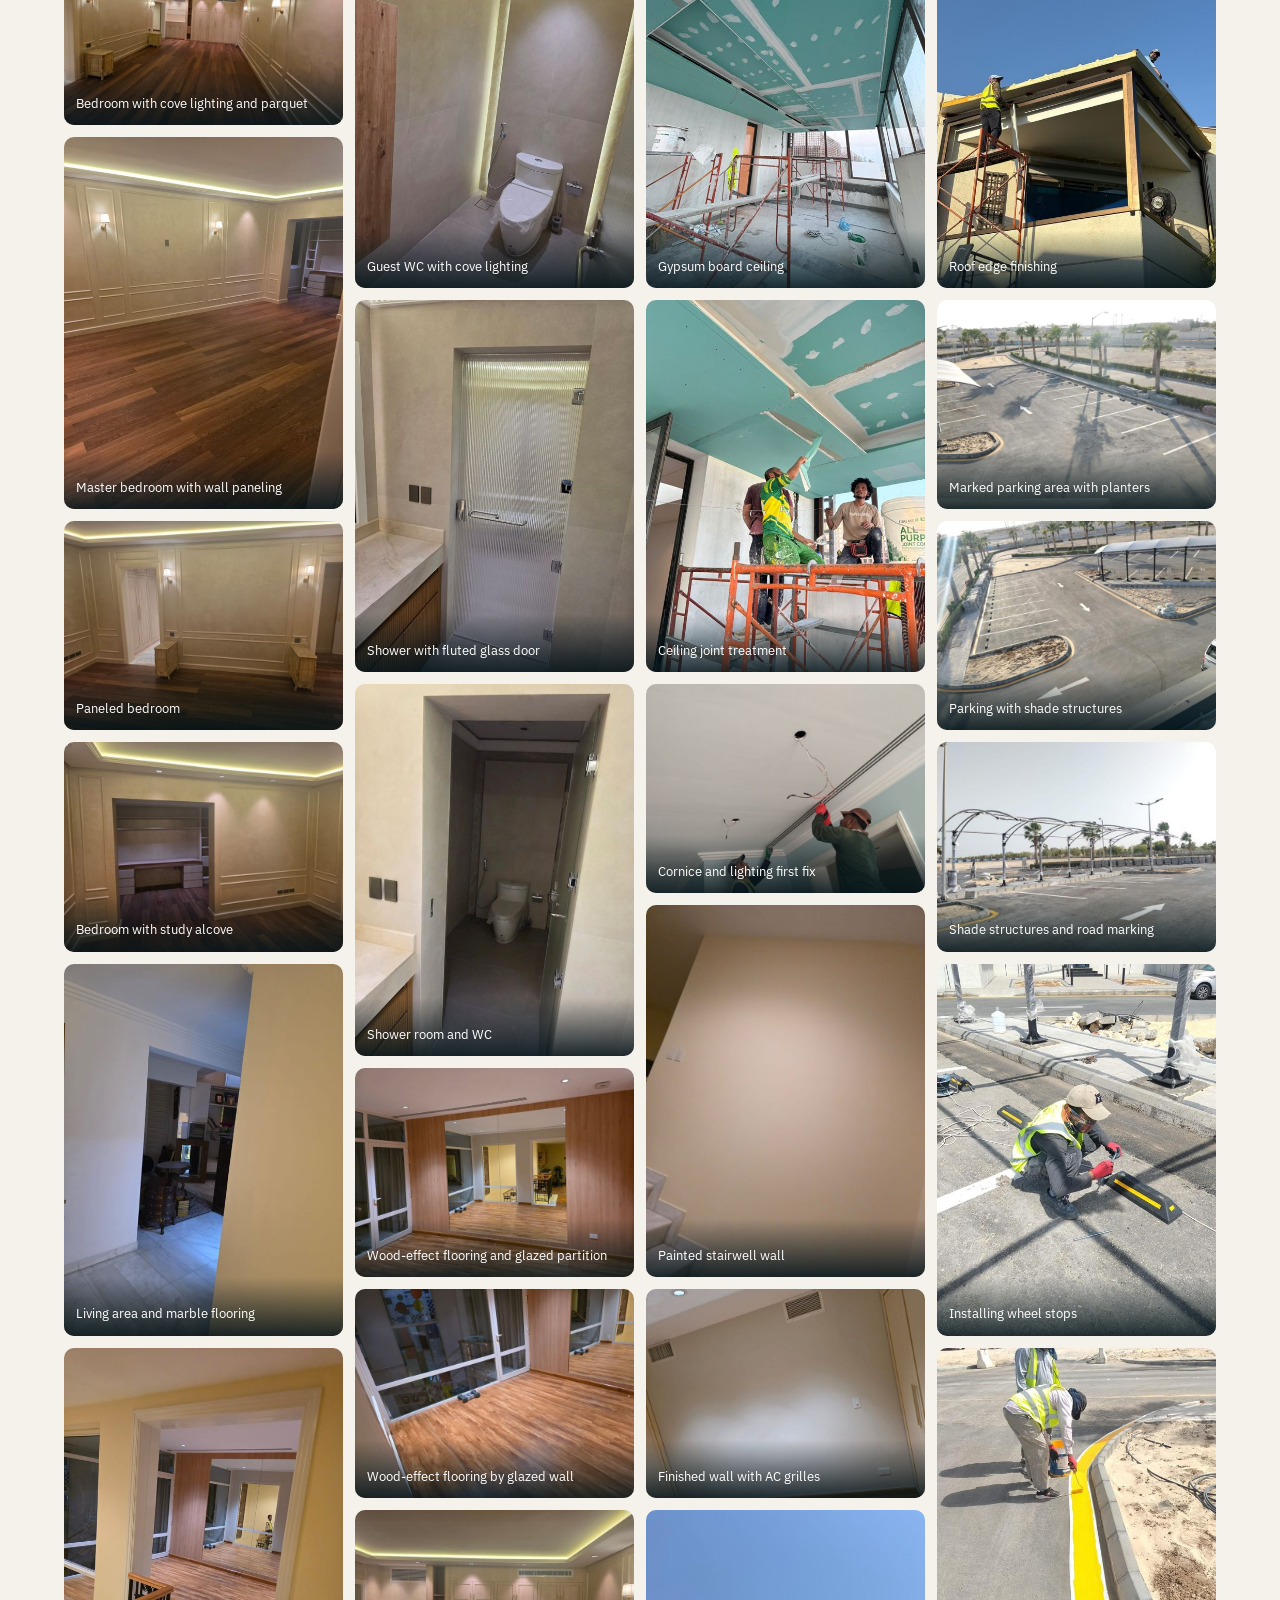
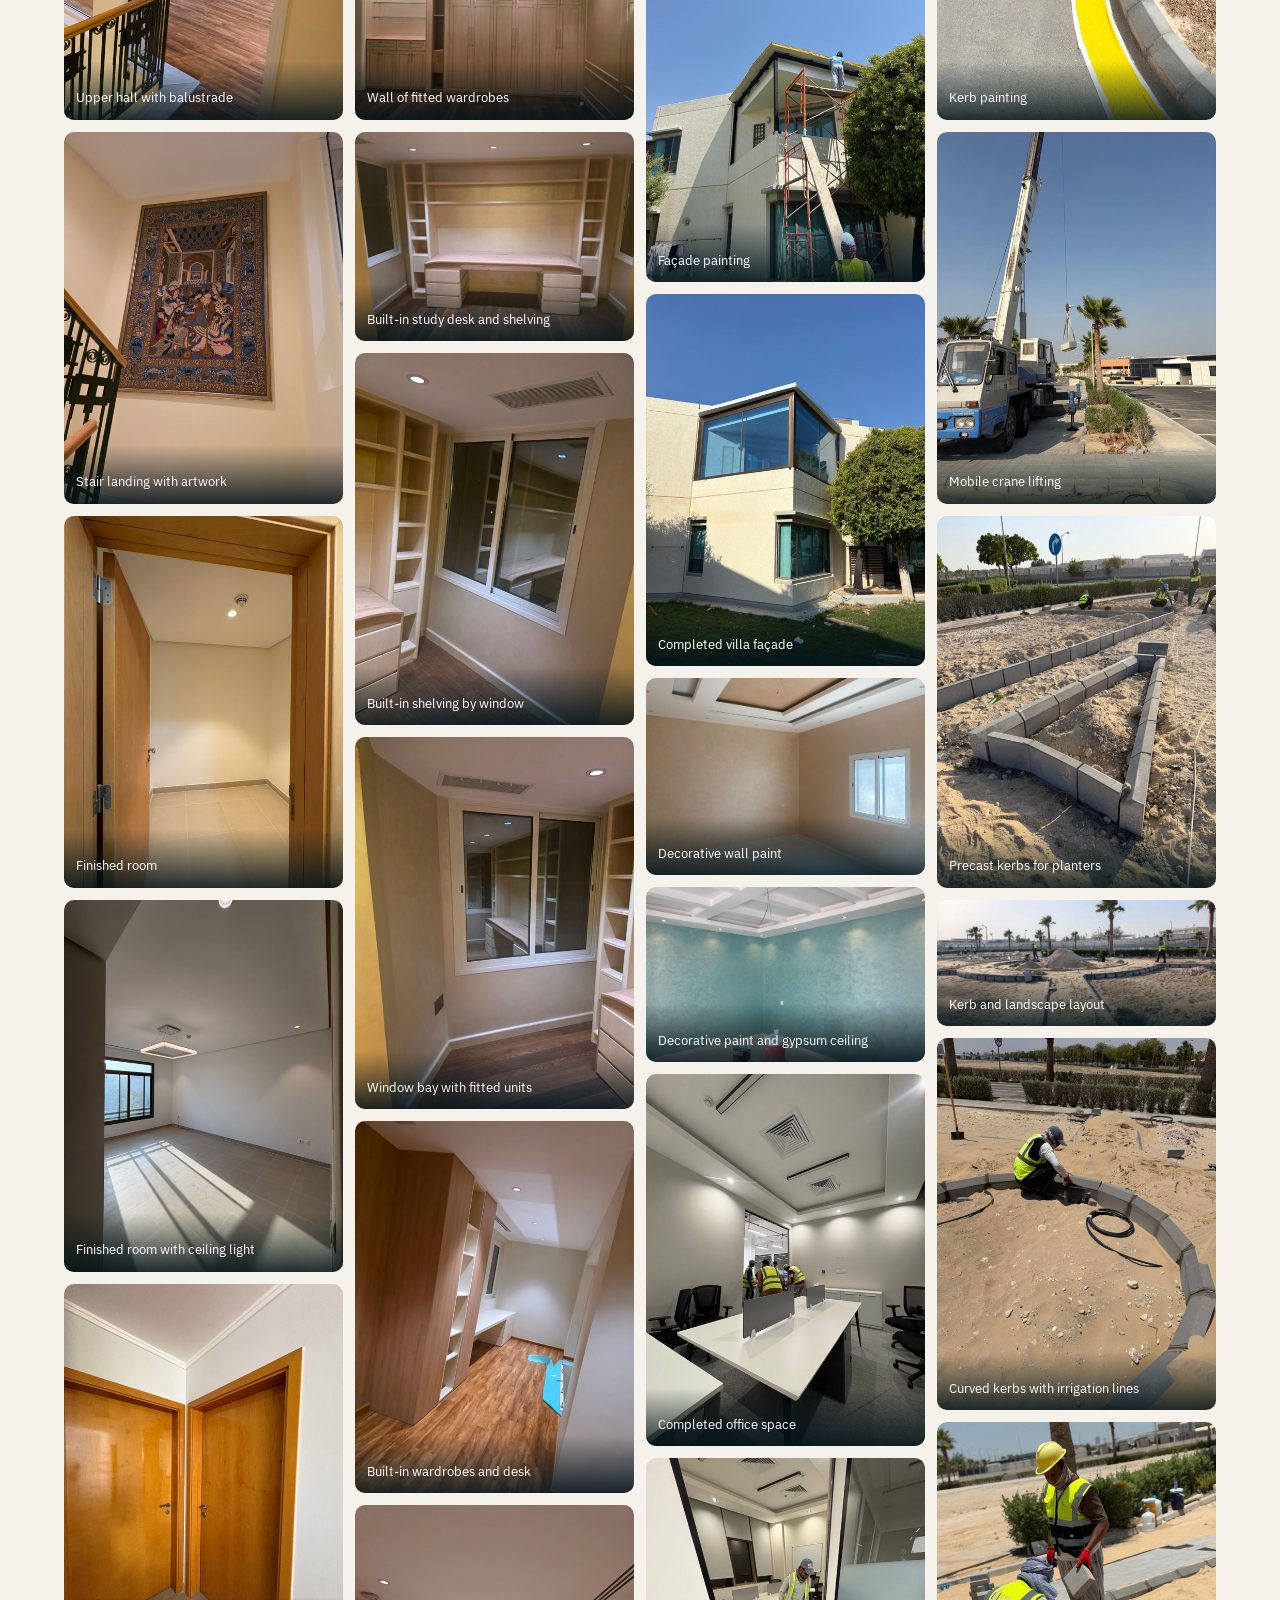
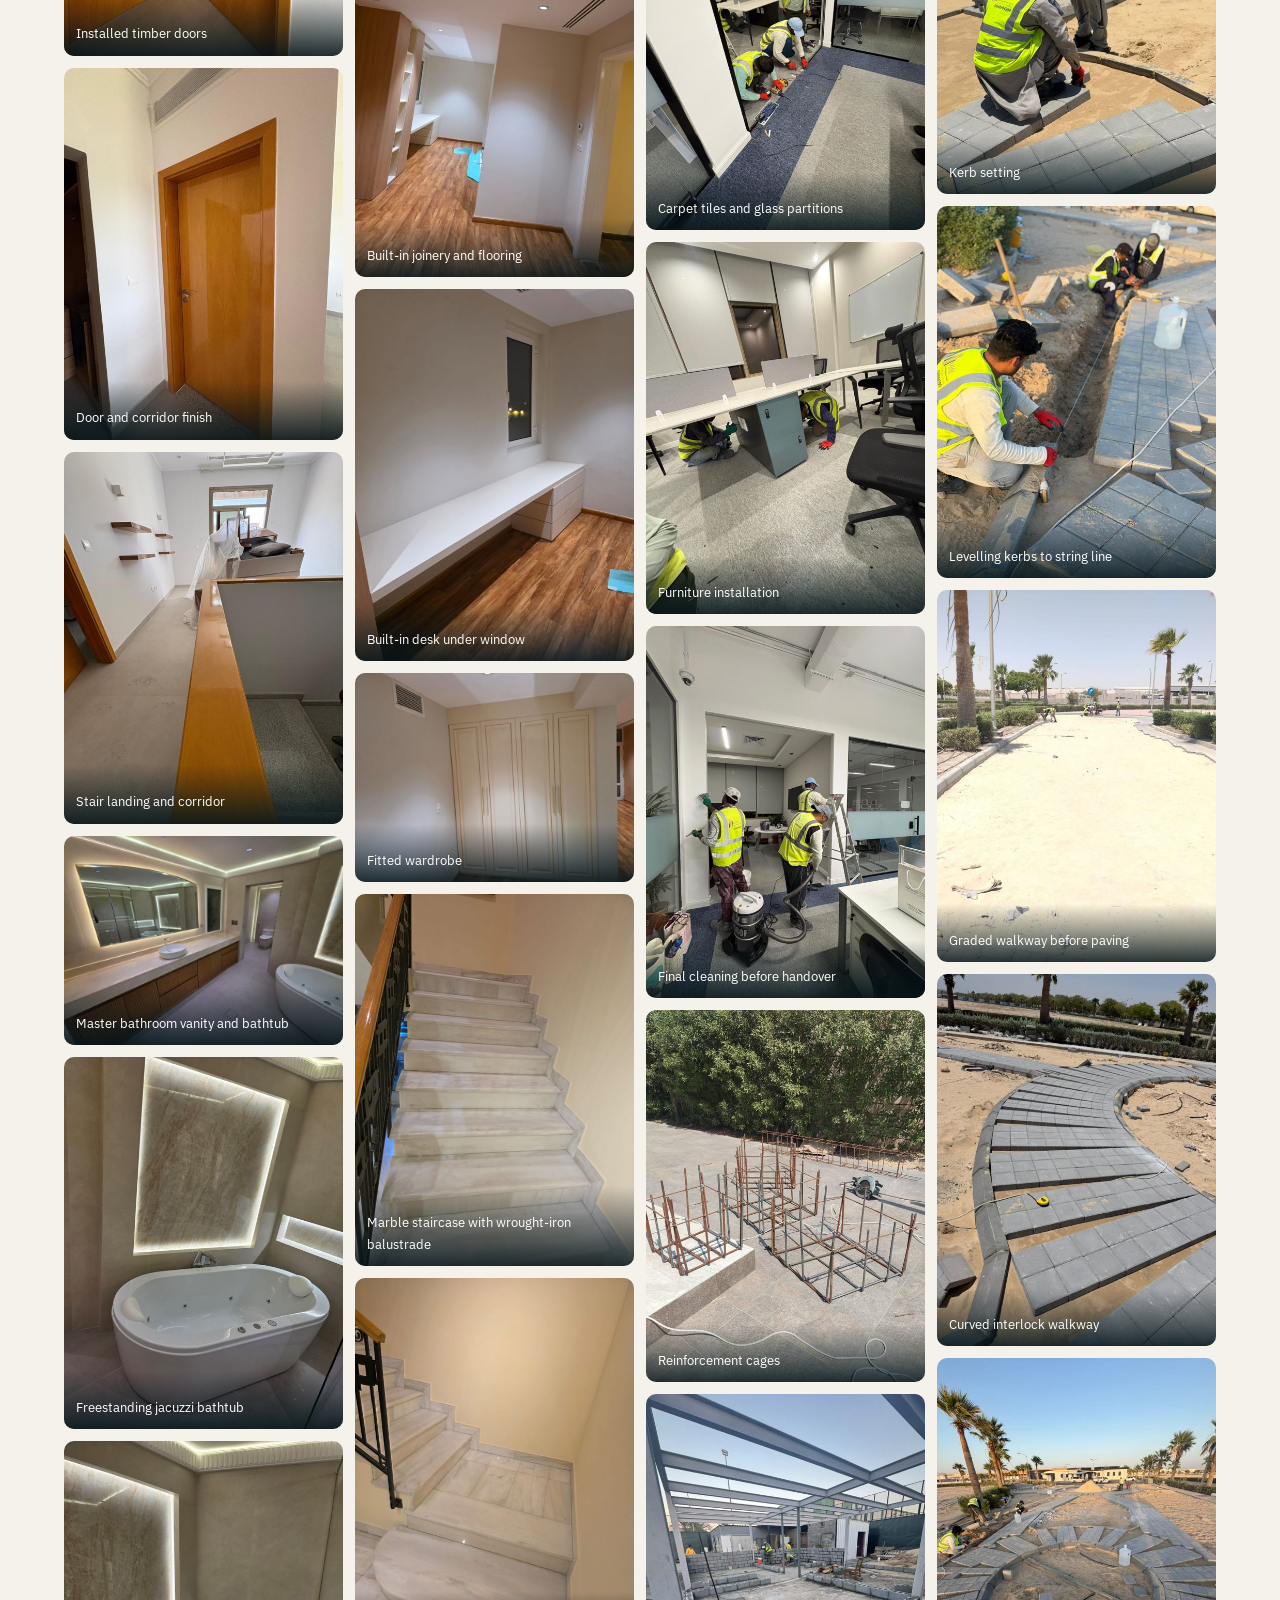
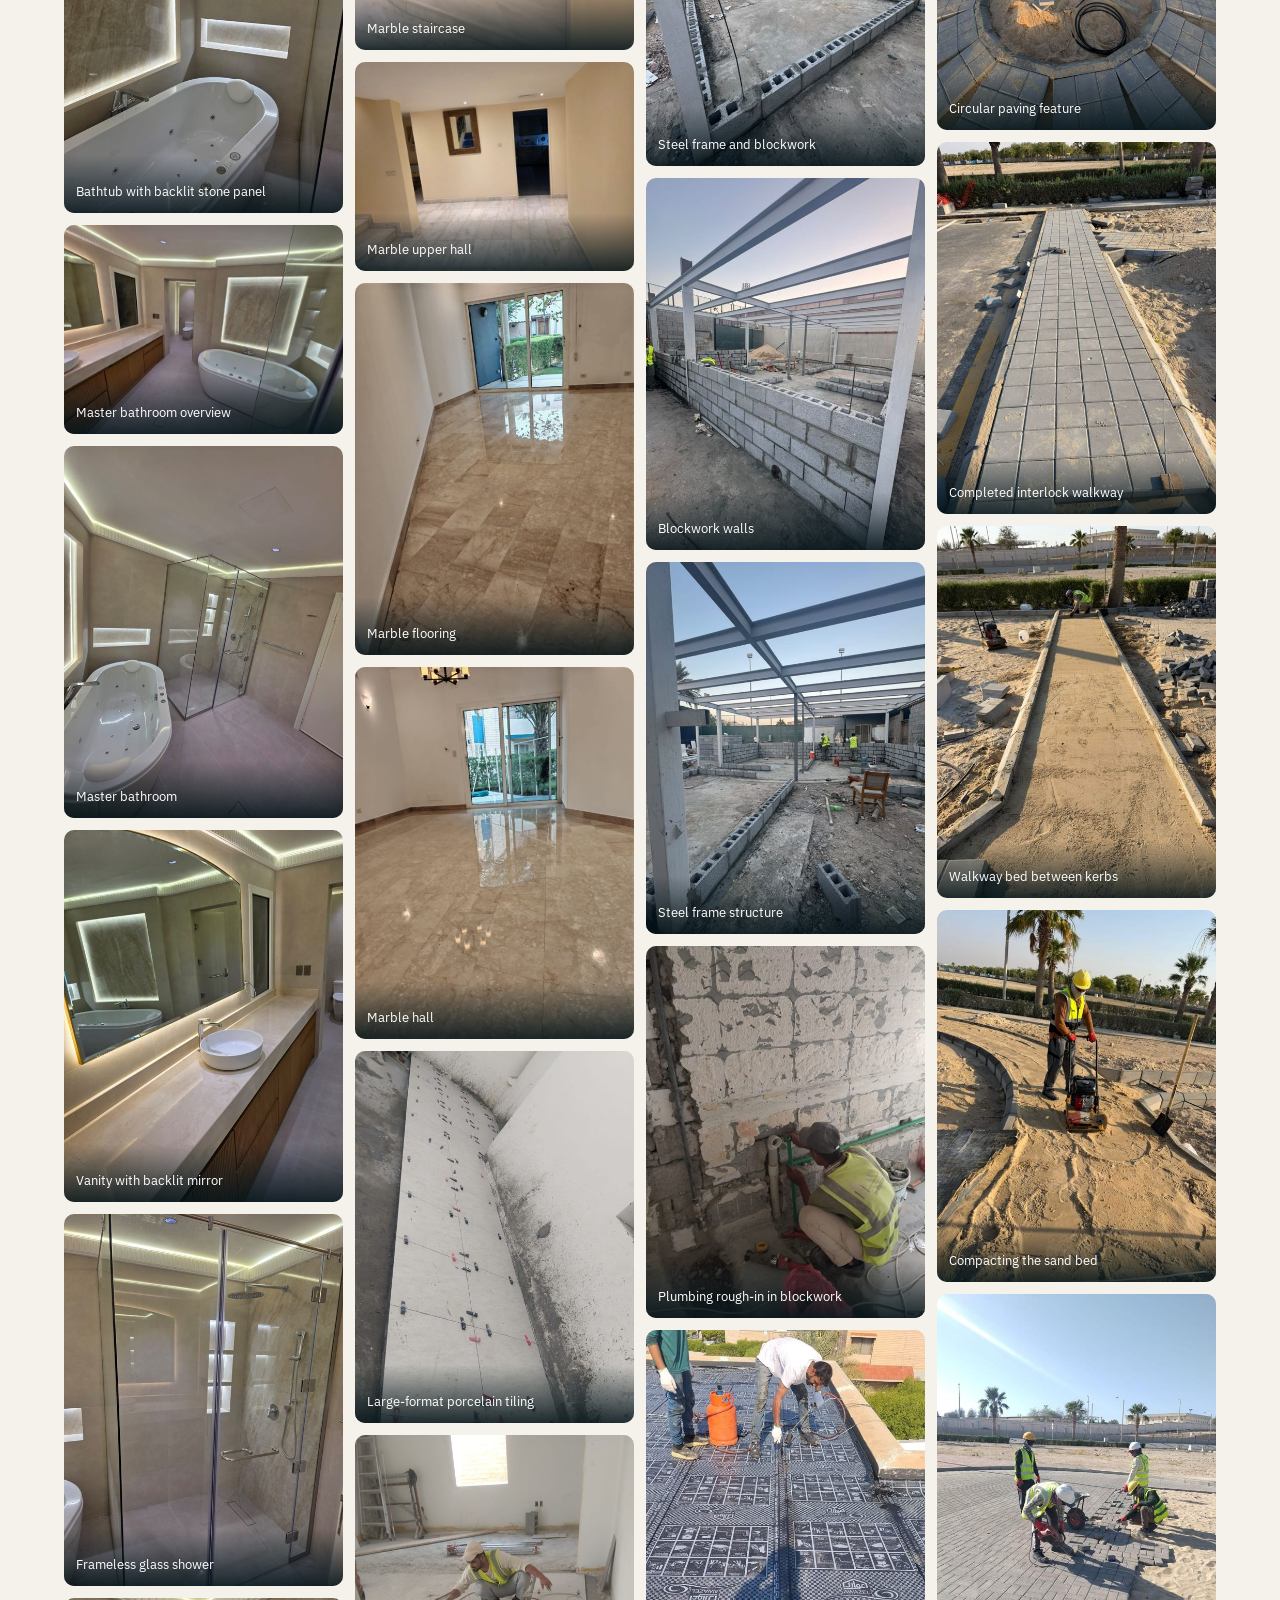
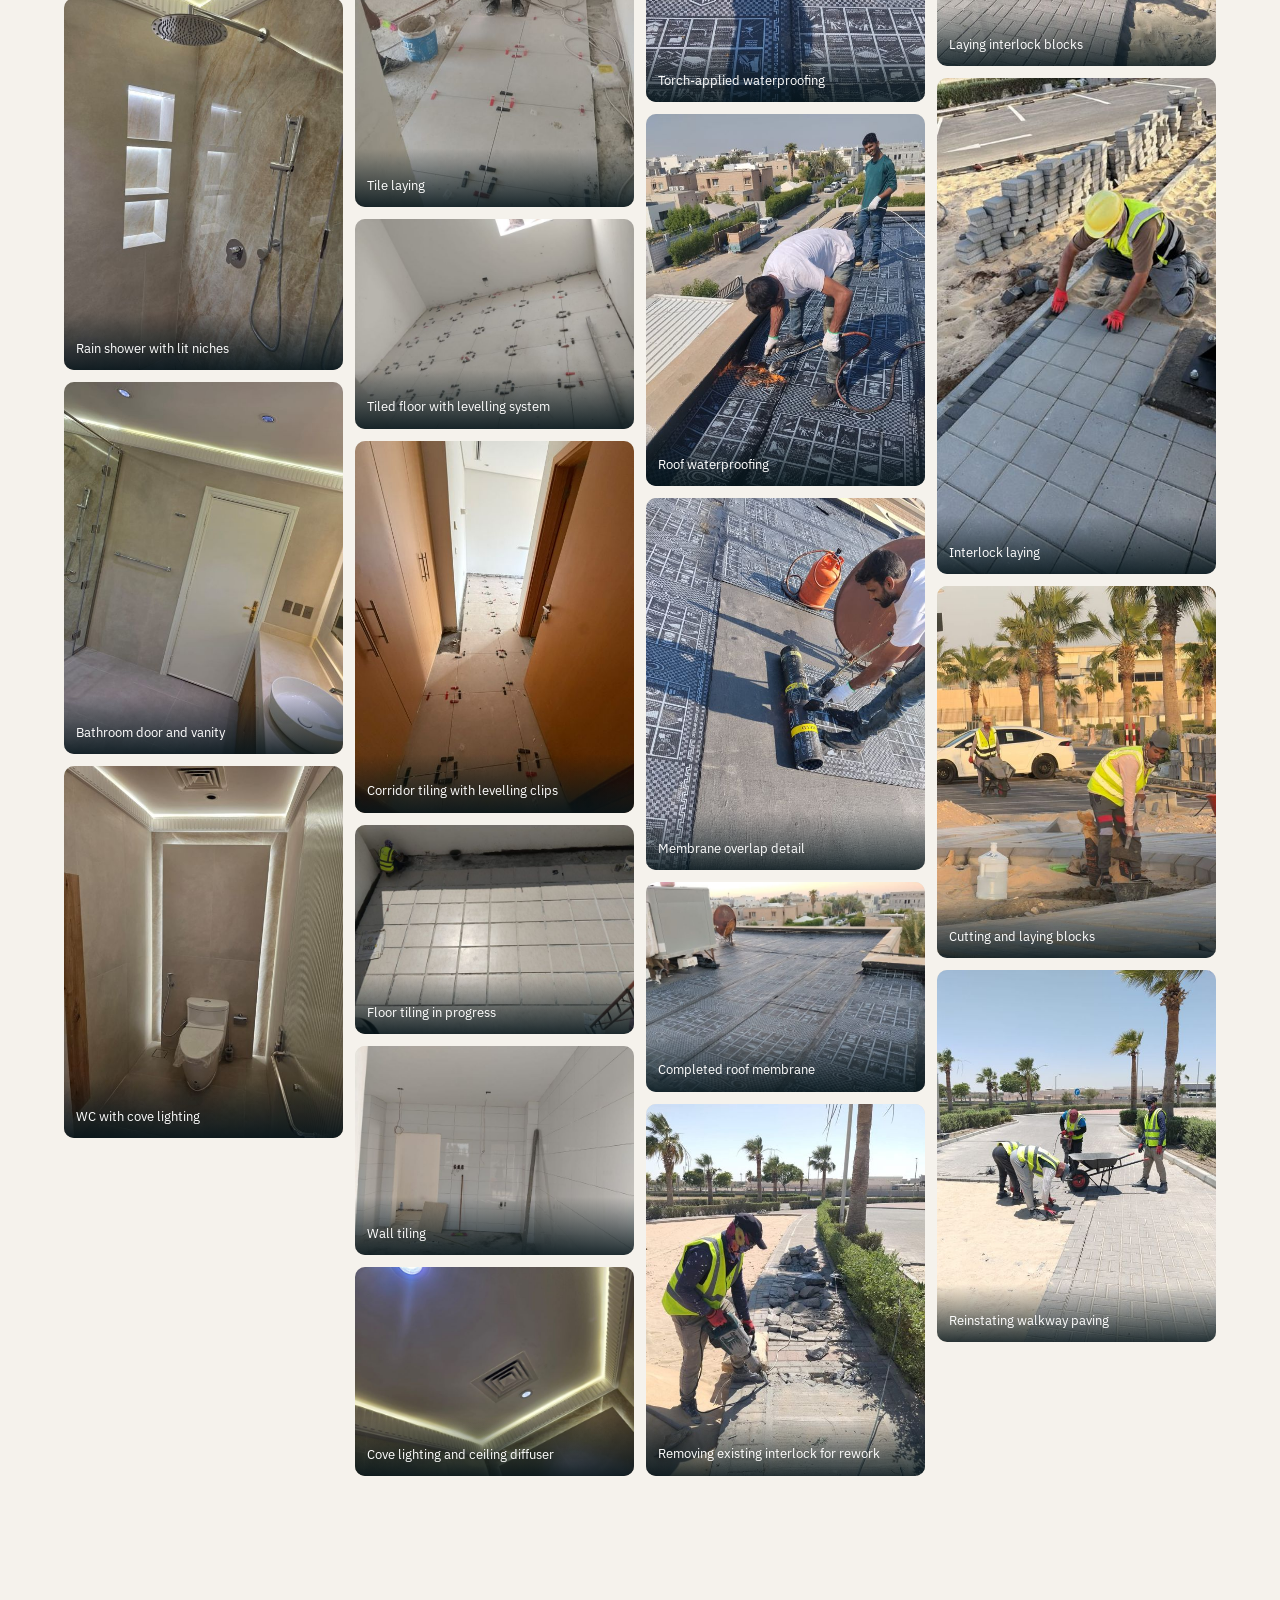
==== commit e20237fd: "Organizations: add the nine official logos supplied by the owner; KFUPM full name Co-Authored-By: Cl" ====
--- a/index.html
+++ b/index.html
@@ -10,7 +10,7 @@
 <link rel="preconnect" href="https://fonts.googleapis.com">
 <link rel="preconnect" href="https://fonts.gstatic.com" crossorigin>
 <link href="https://fonts.googleapis.com/css2?family=IBM+Plex+Sans:wght@400;500;600&family=IBM+Plex+Serif:wght@500;600&family=IBM+Plex+Sans+Arabic:wght@400;500;600;700&display=swap" rel="stylesheet">
-<link rel="stylesheet" href="assets/site.css?v=202611231026">
+<link rel="stylesheet" href="assets/site.css?v=202611231042">
 </head>
 <body data-page="home">
 <header>
@@ -27,6 +27,6 @@
 <dialog id="lb"><div class="lb"><img id="lbimg" alt=""><p id="lbcap"></p><div class="lbc"><button id="prev"></button><button id="close"></button><button id="next"></button></div></div></dialog>
 <noscript><p style="padding:24px">Mohamed Abdalrhman Elyas Ahmed — Civil Engineer · eng.mohamed.elyas@gmail.com · +966 50 604 8872</p></noscript>
 
-<script src="assets/app.js?v=202611231026"></script>
+<script src="assets/app.js?v=202611231042"></script>
 </body>
 </html>
--- a/assets/site.css
+++ b/assets/site.css
@@ -276,3 +276,5 @@
 .tbd{color:var(--mute);font-style:italic}
 .lslot{flex-direction:column;gap:6px;color:var(--brass)}.lslot small{color:#8a979e}
 .ogrid.simple .obody h3{font-size:17px}
+
+.ologo img{width:auto;height:auto;max-width:80%;max-height:120px;object-fit:contain}
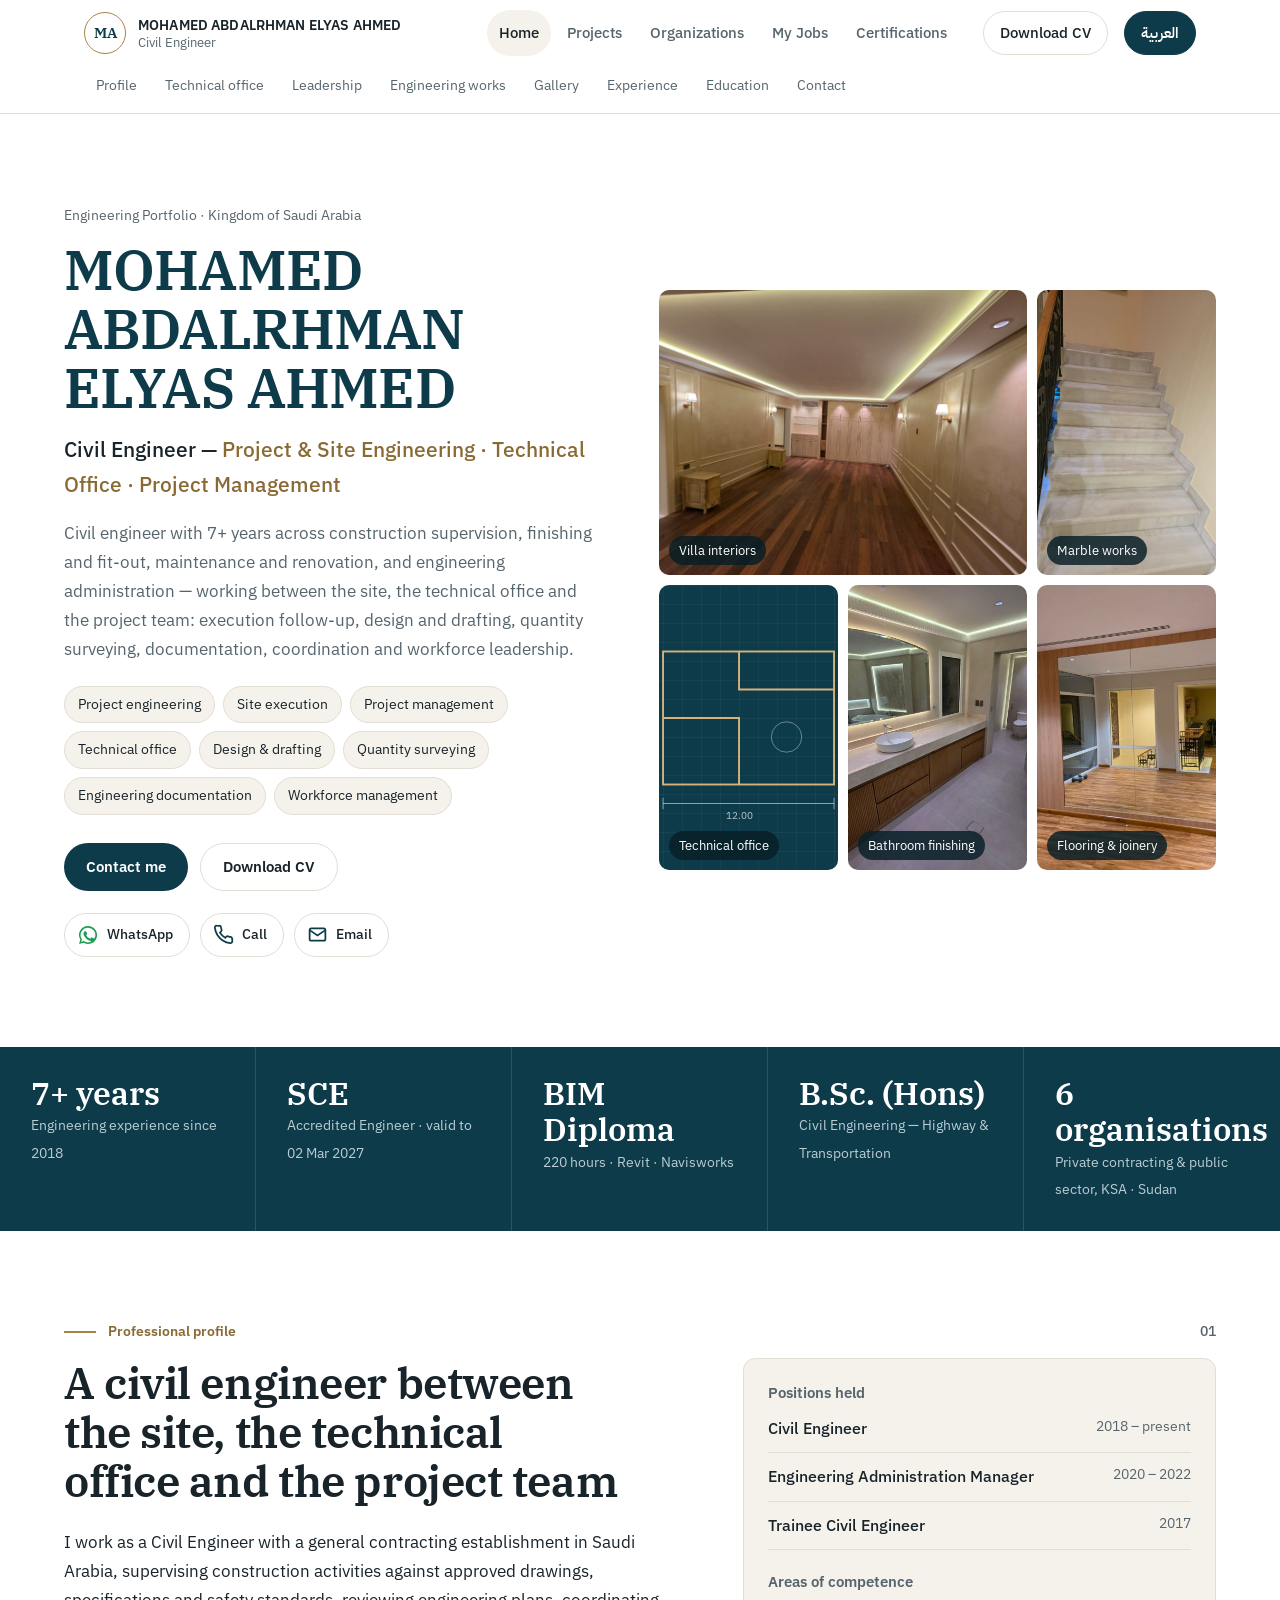
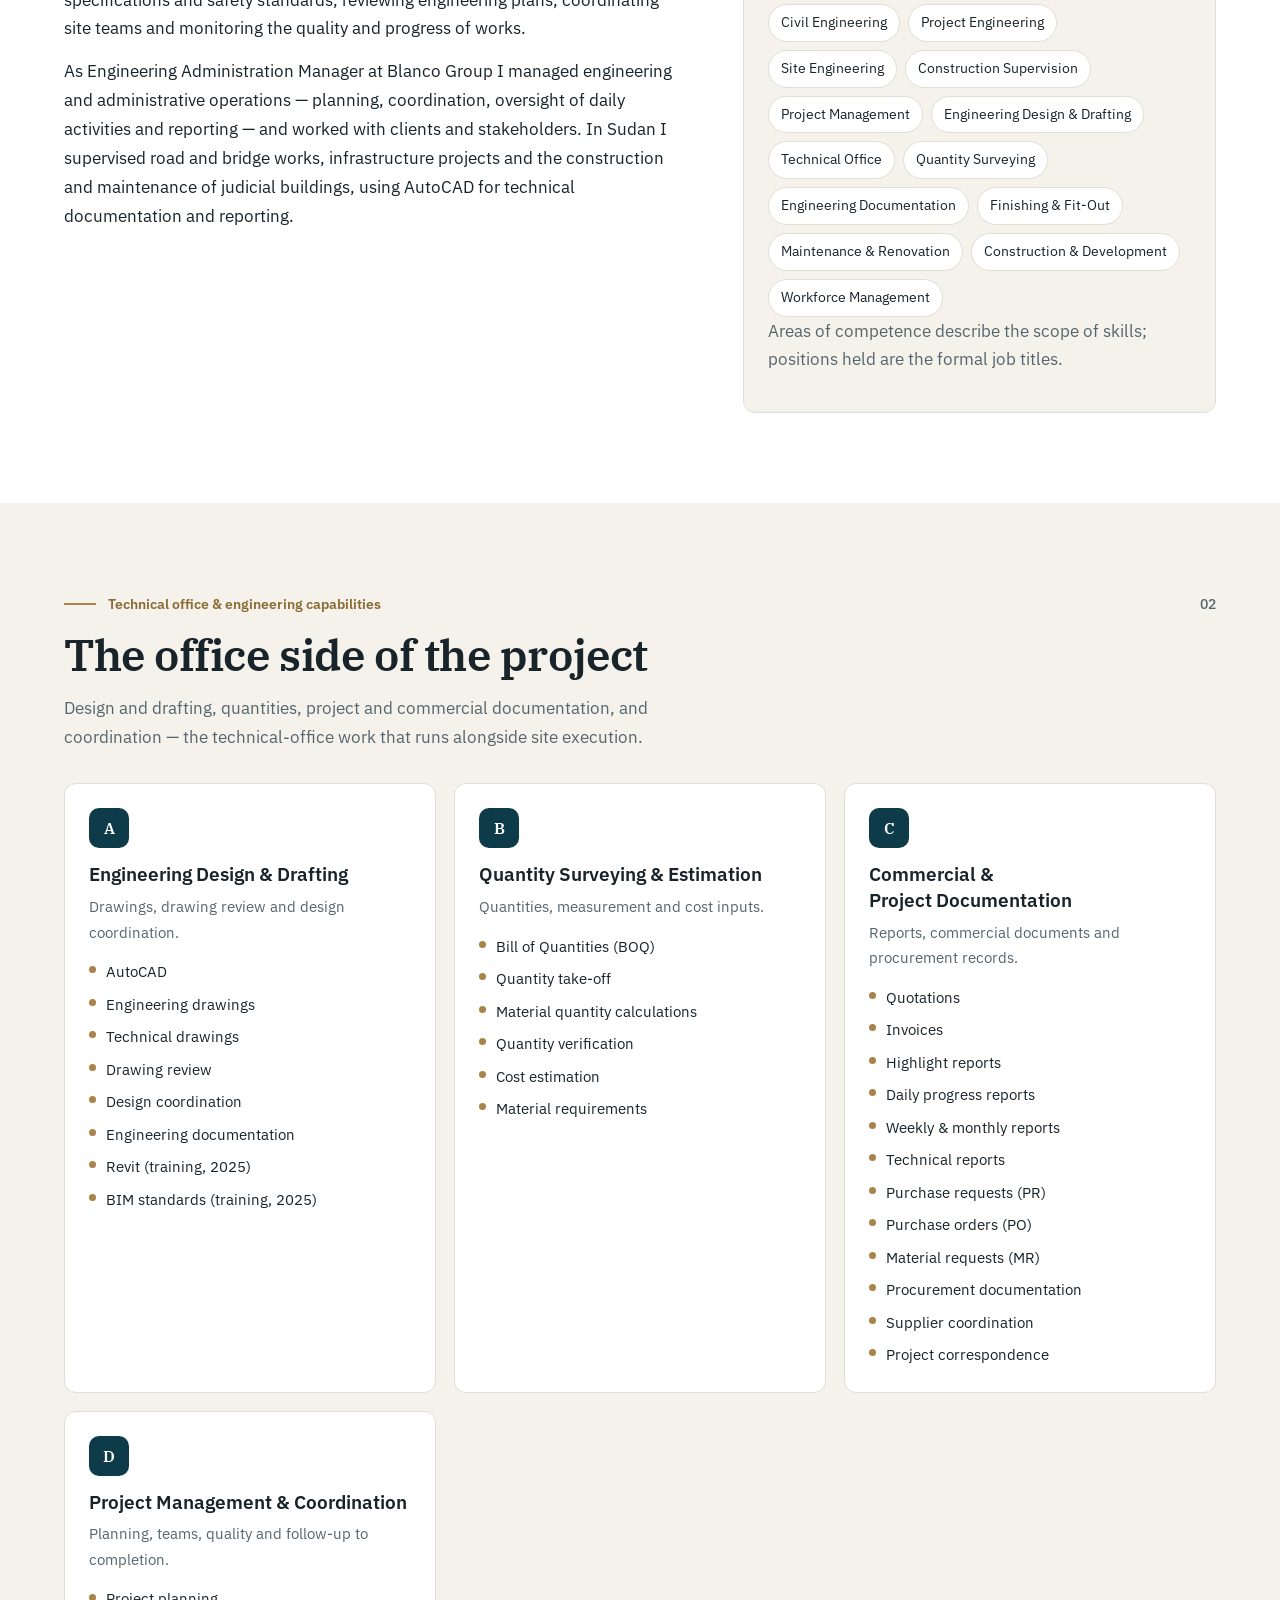
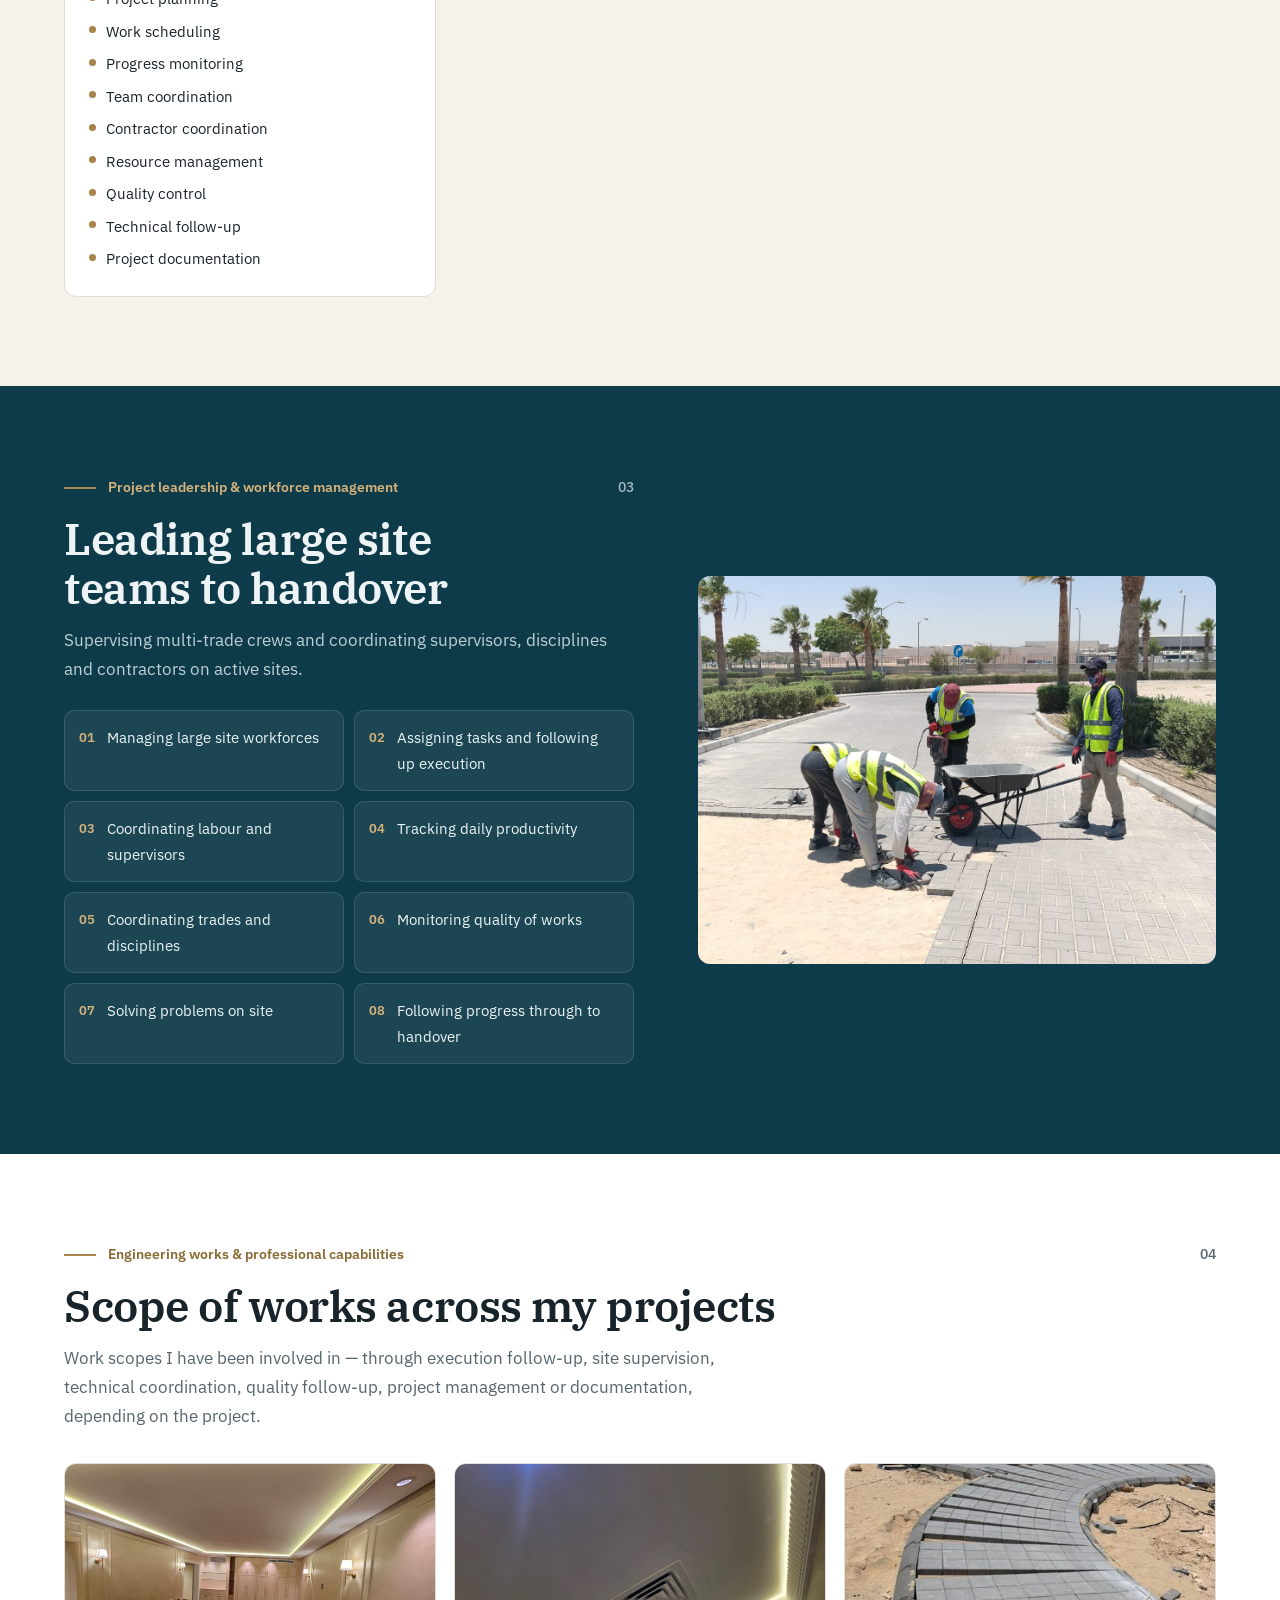
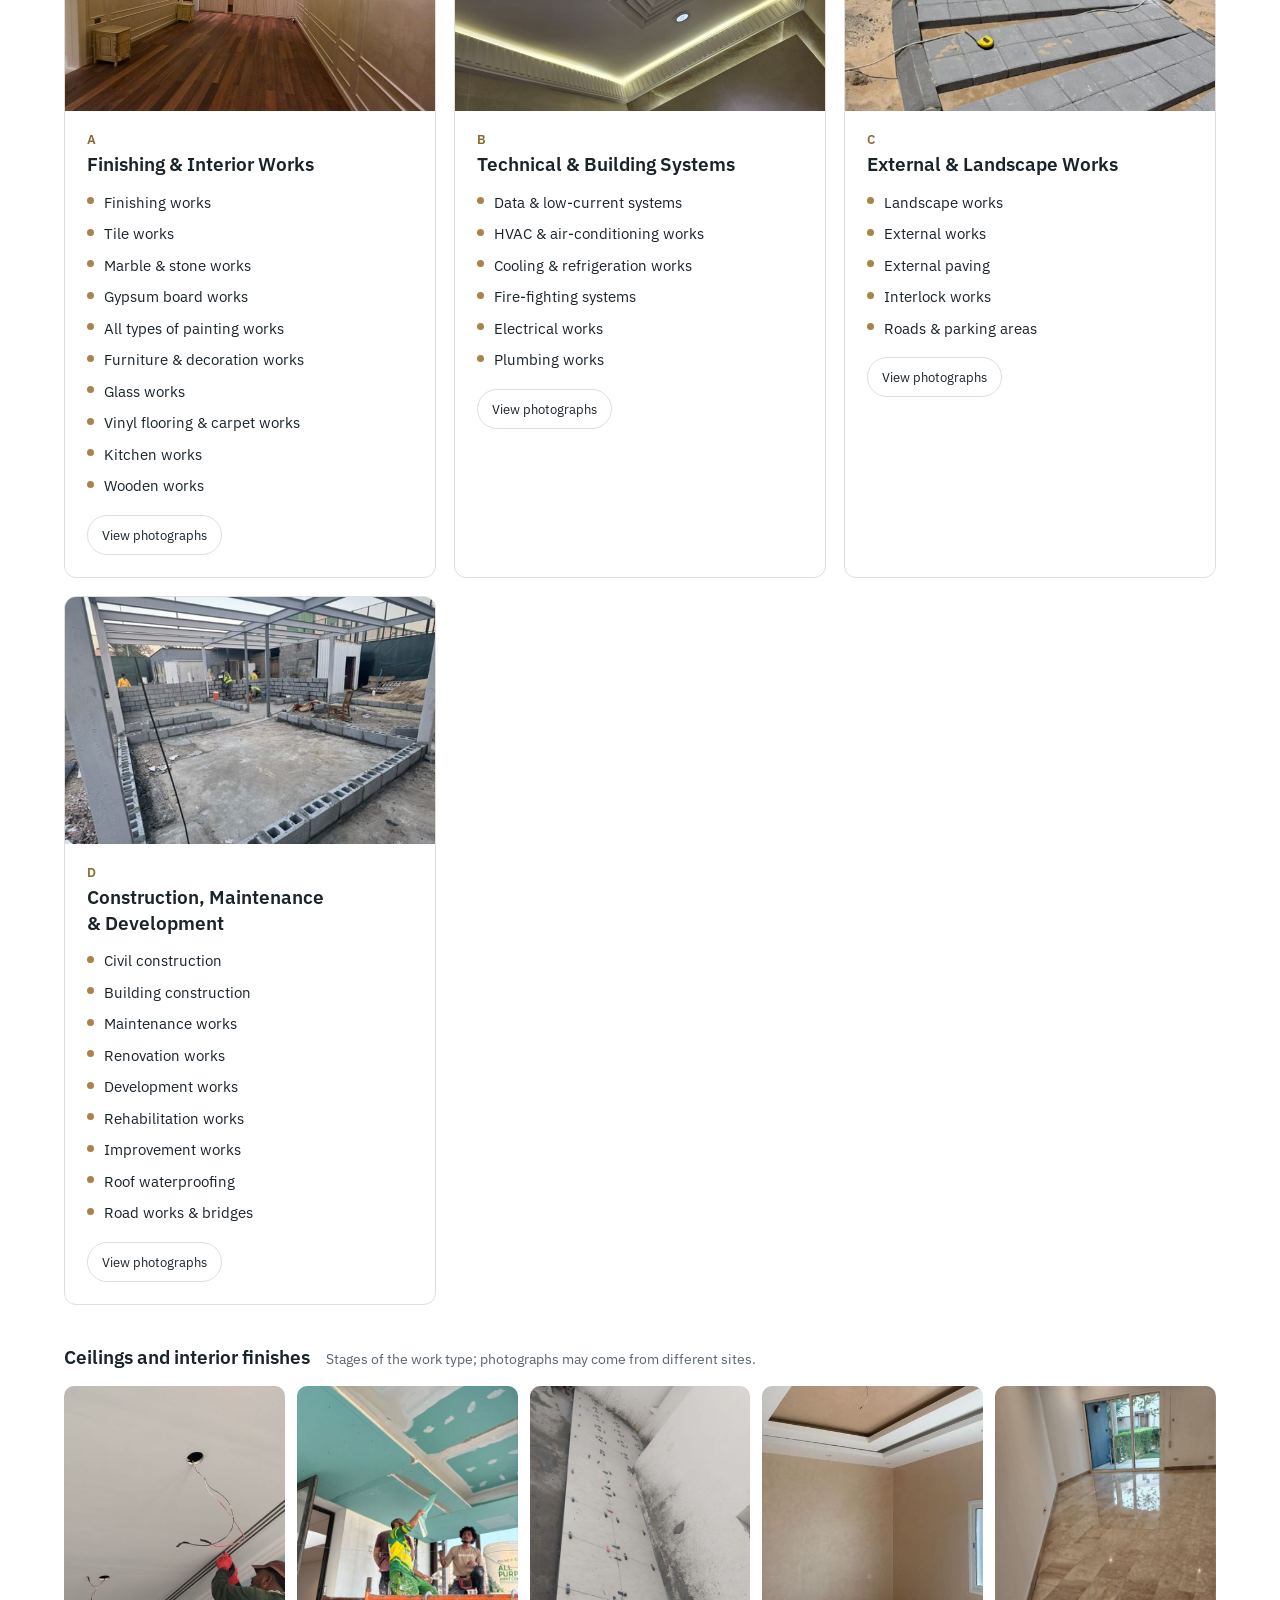
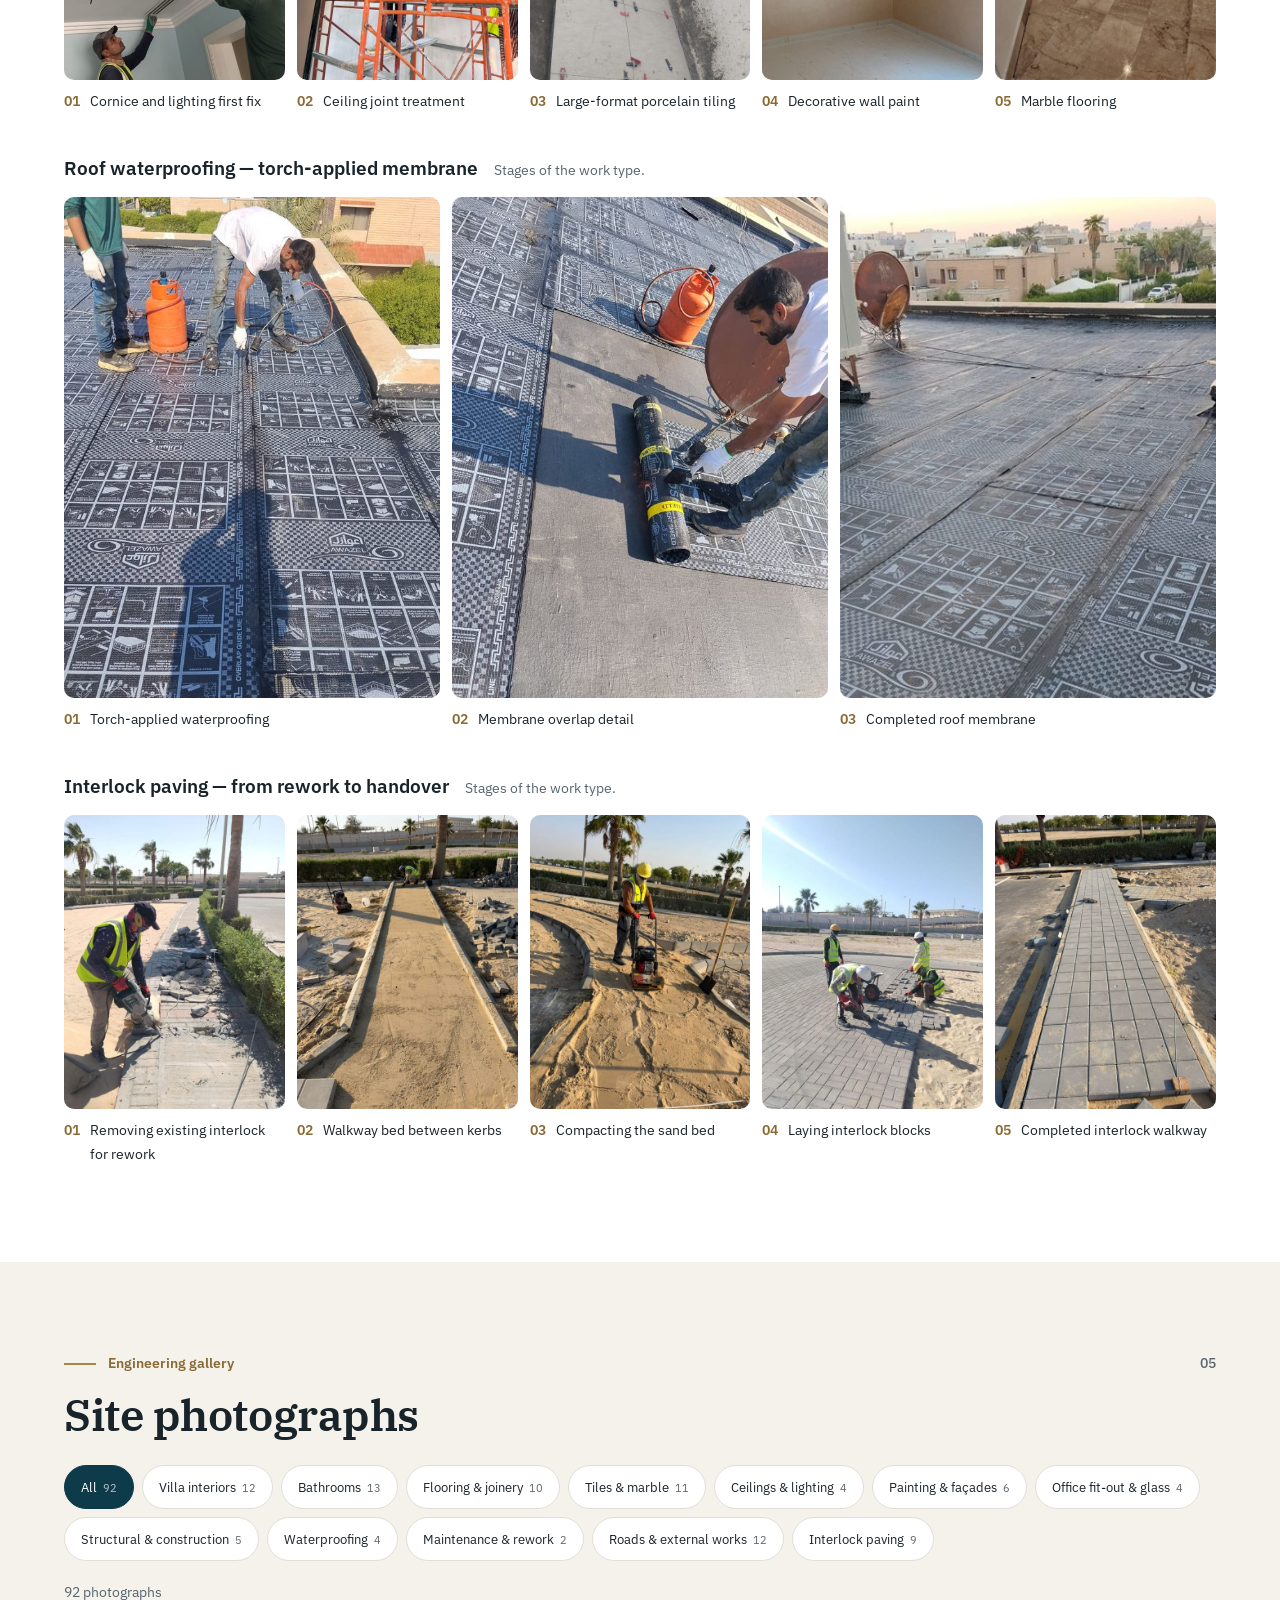
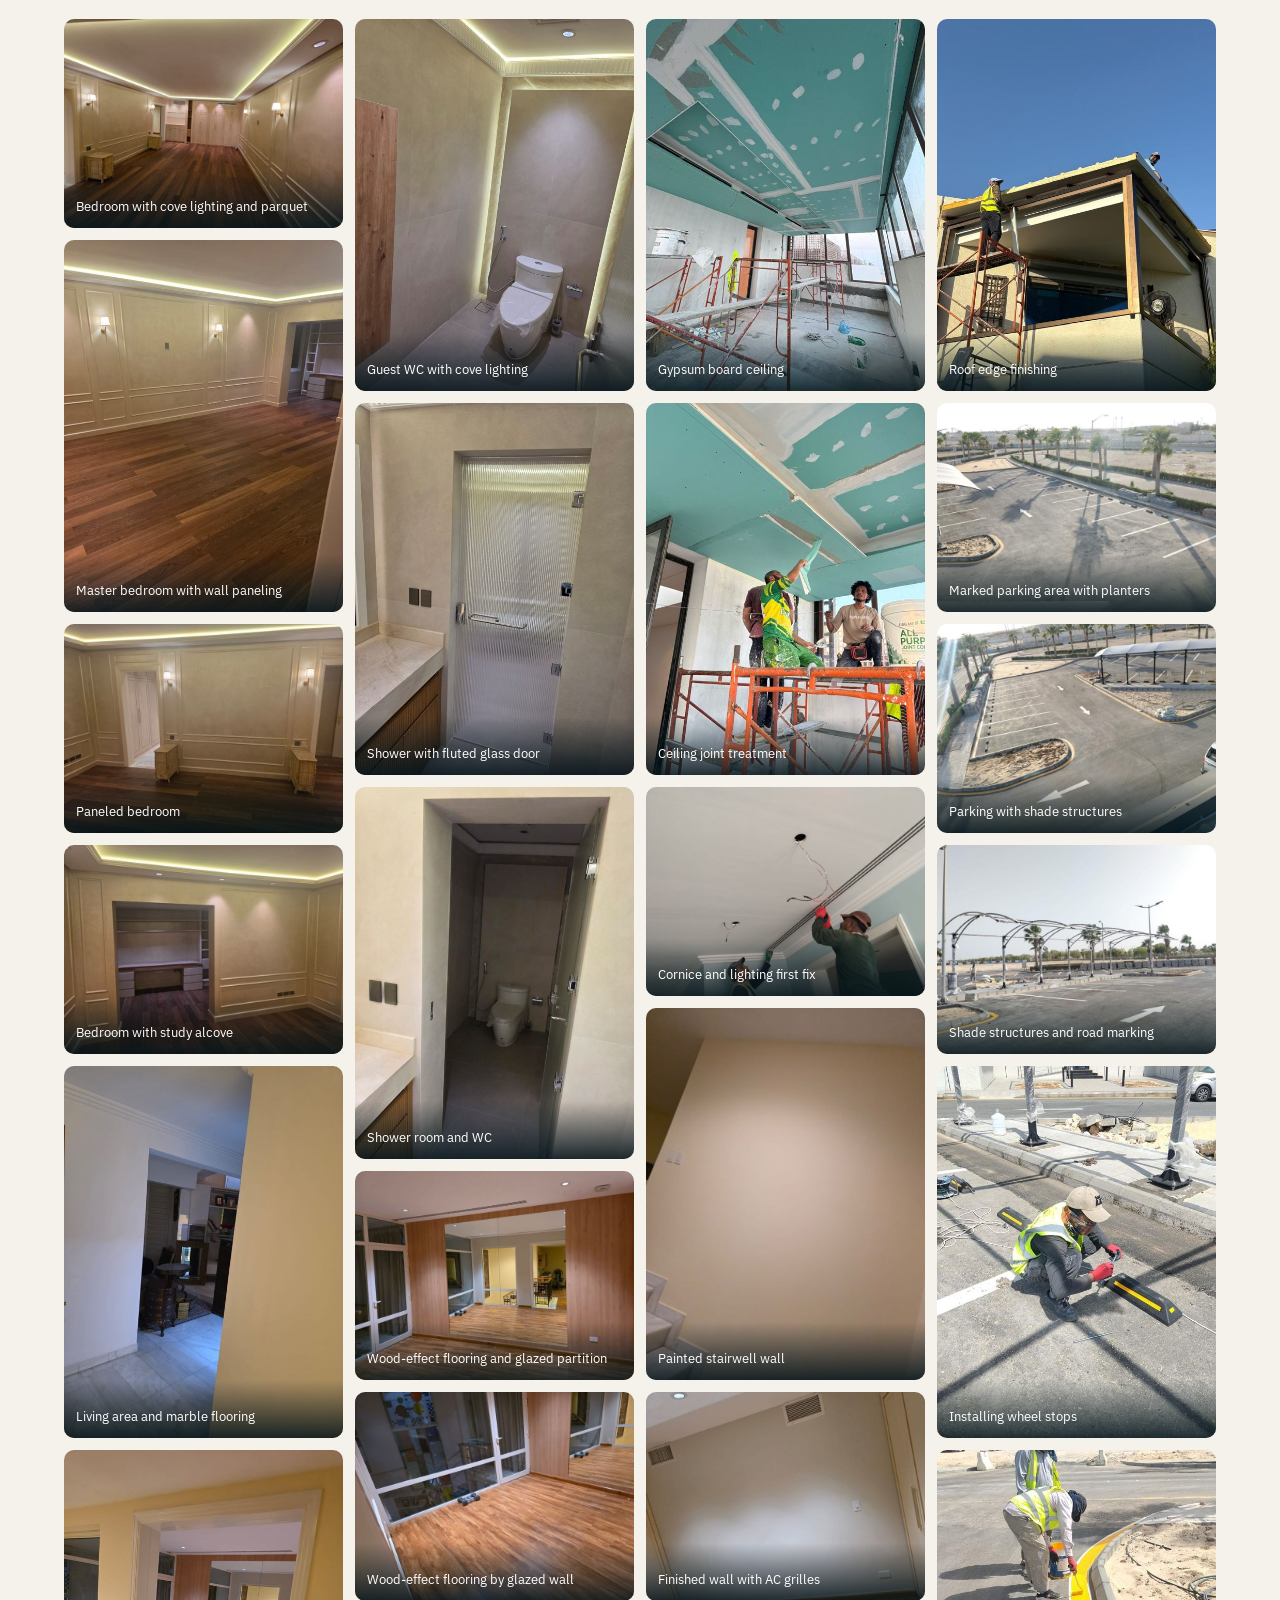
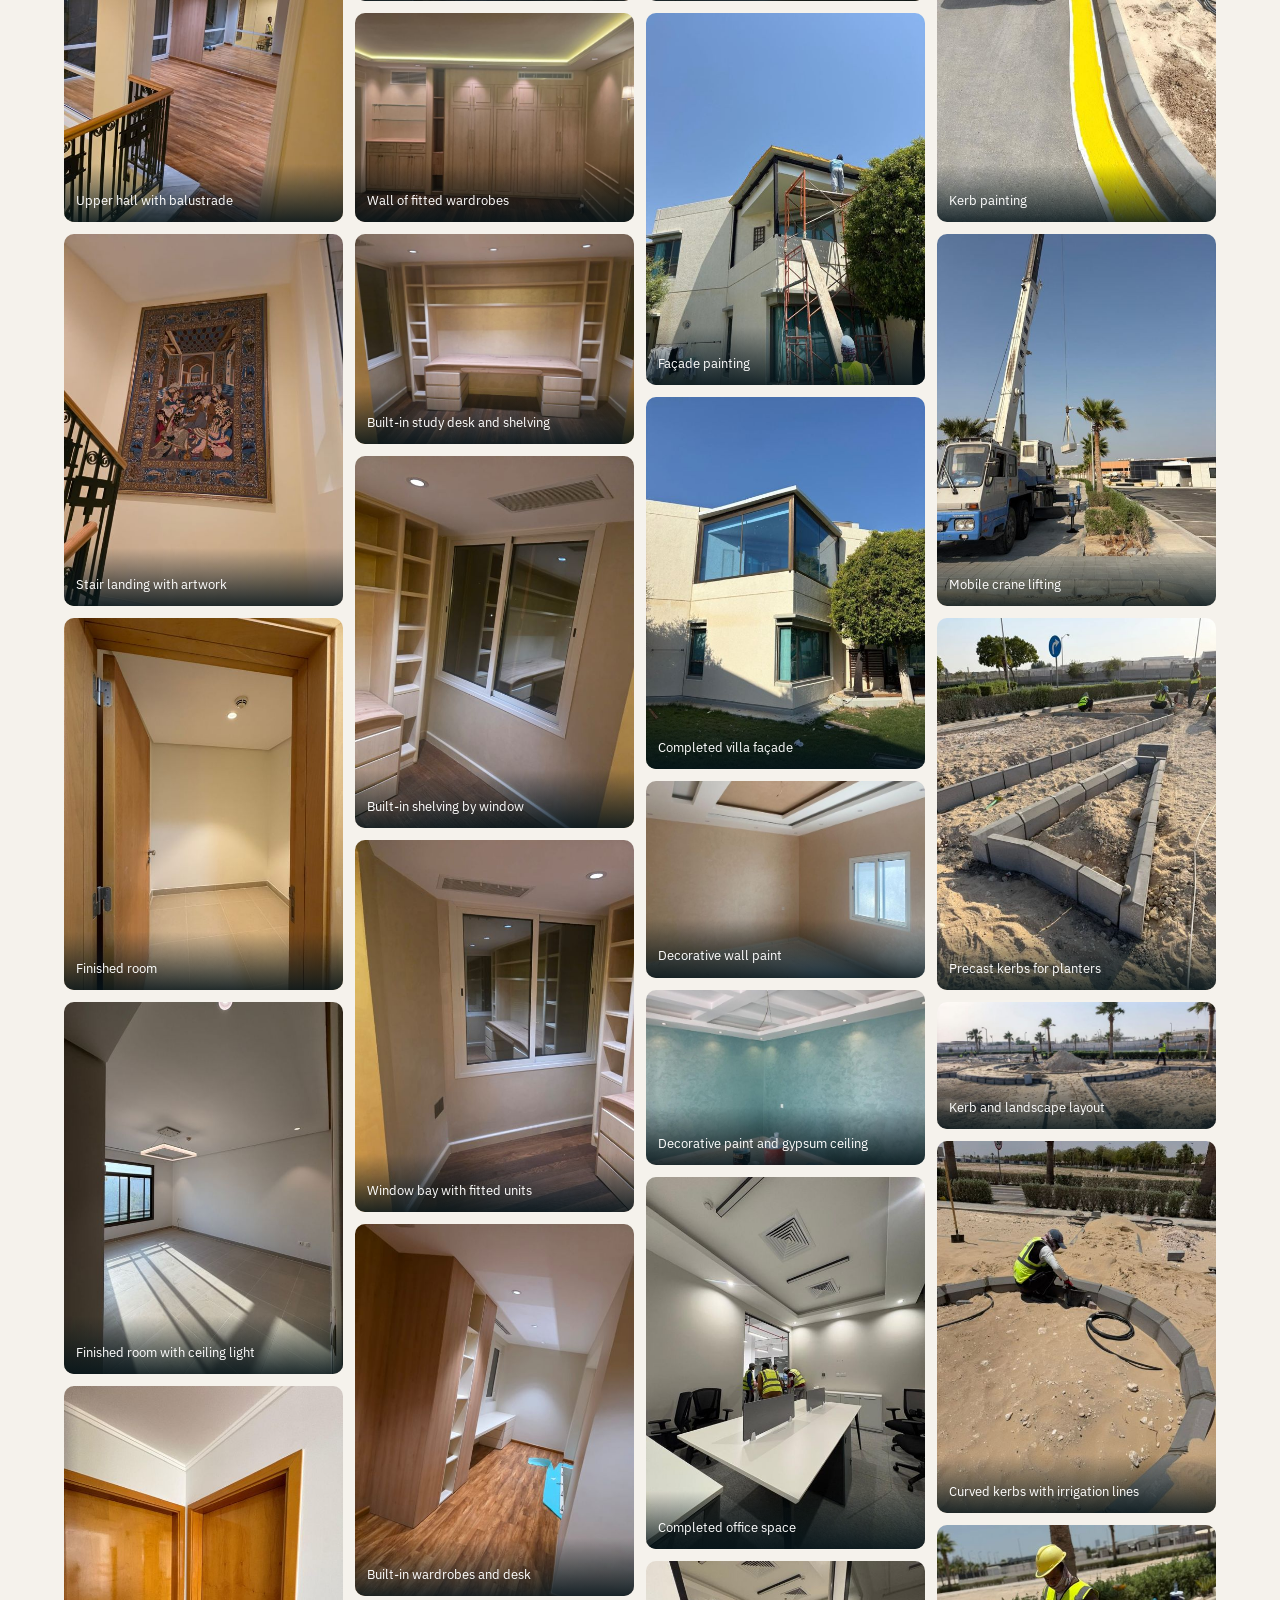
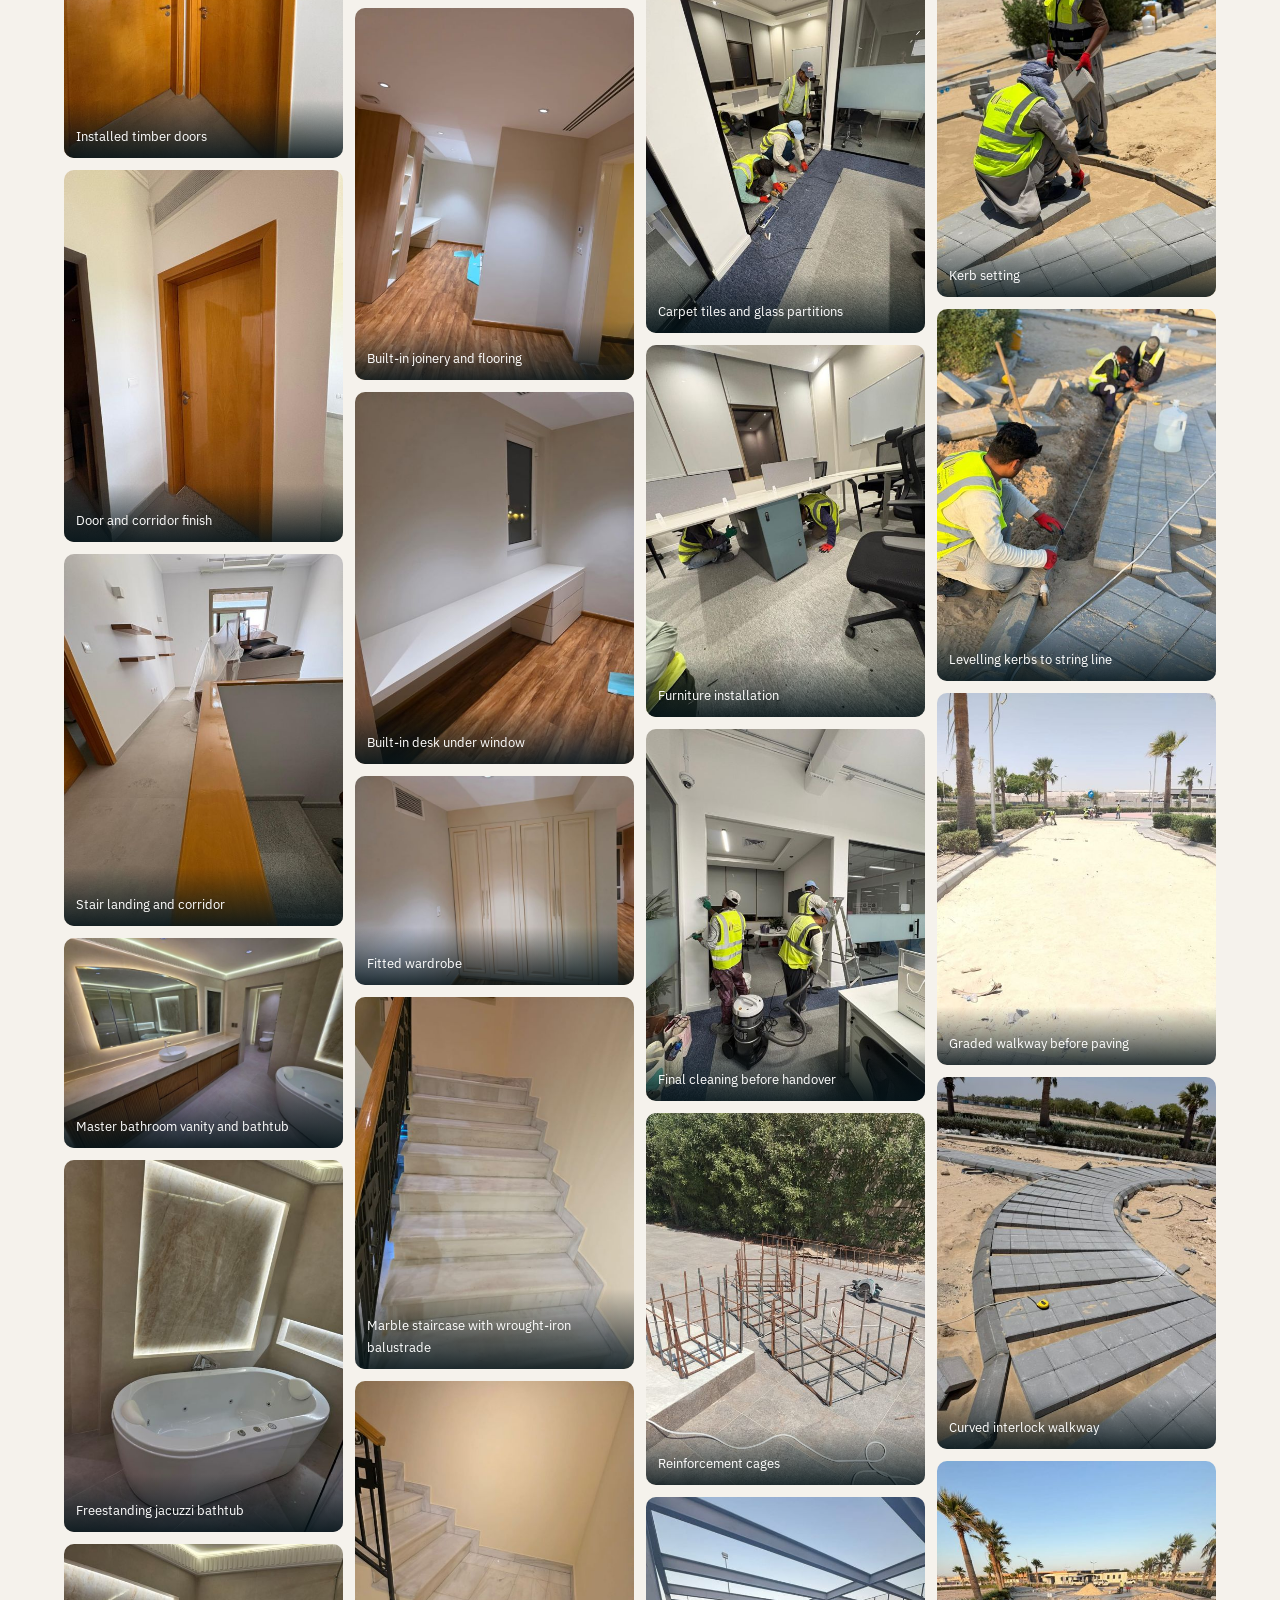
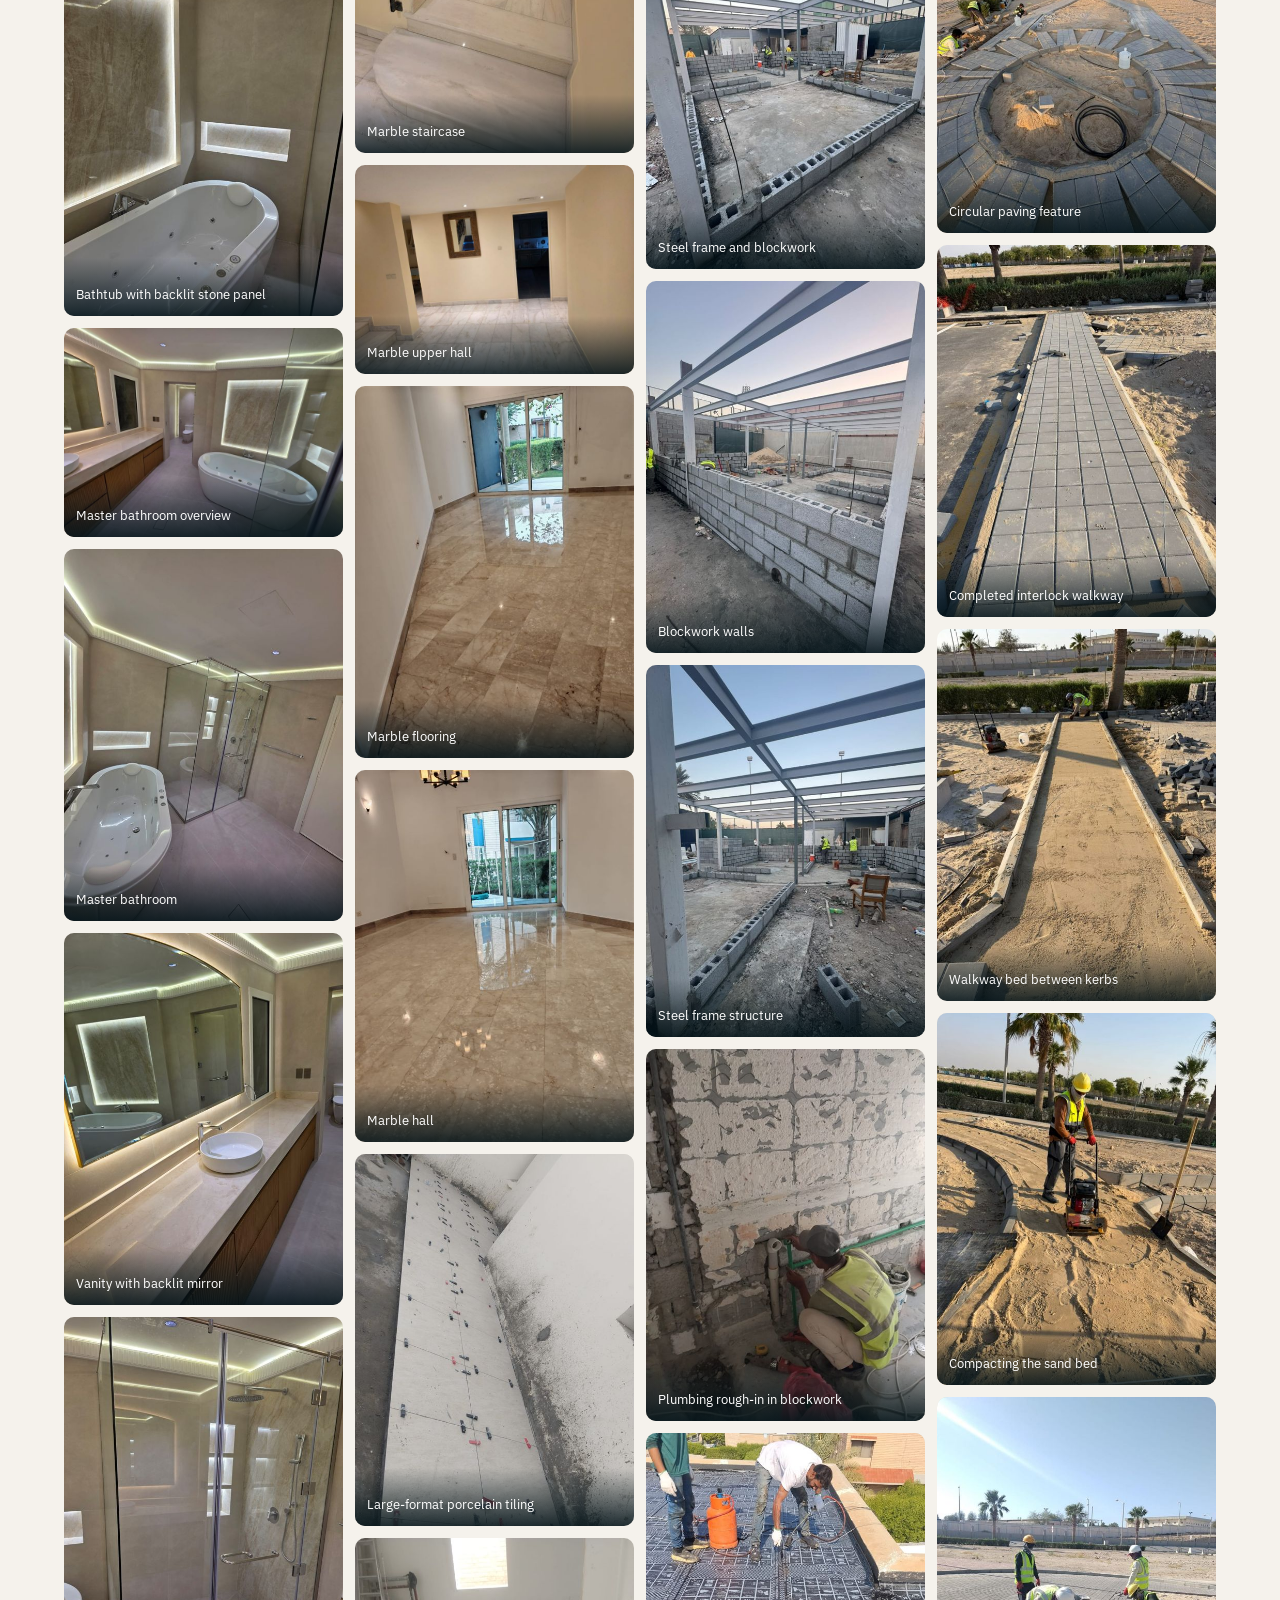
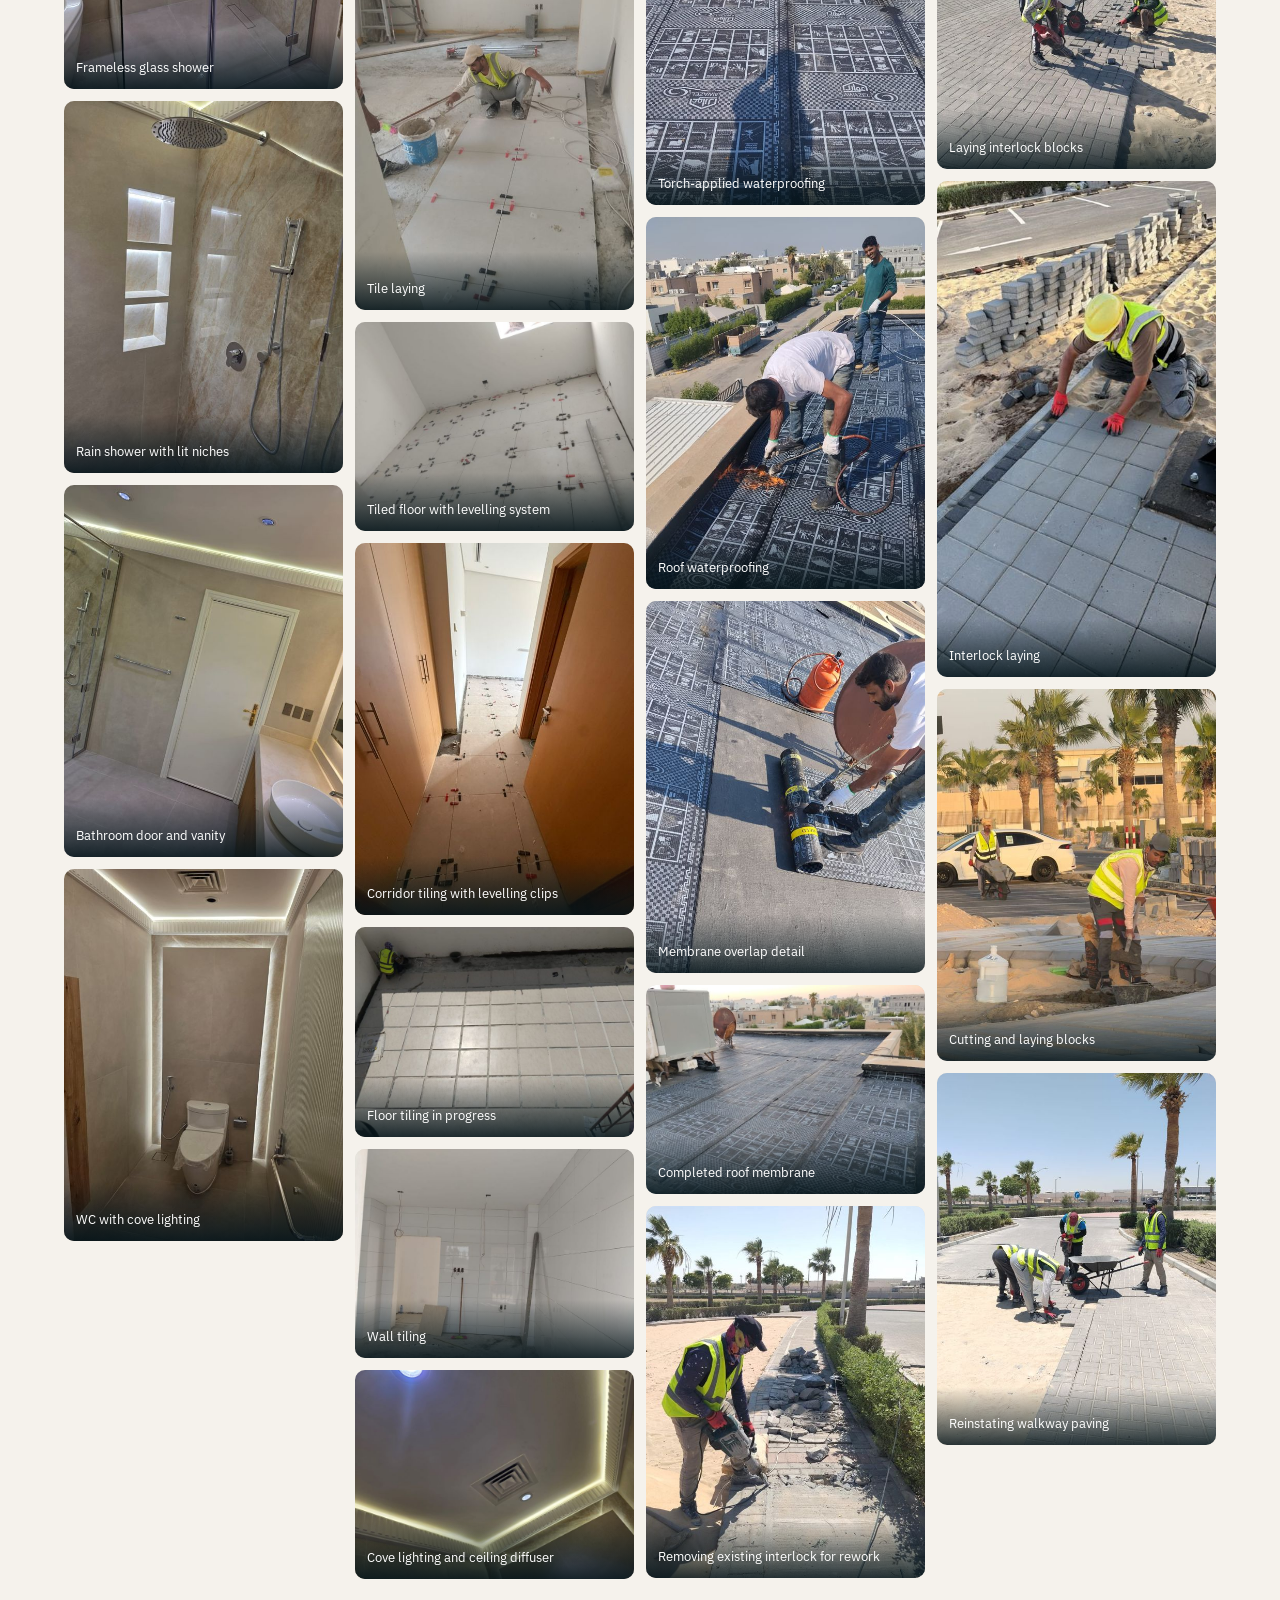
==== commit 25e25472: "Certifications page (SCE accreditation, BIM Diploma 220 h, 9 BIM courses with original PDFs), WhatsA" ====
--- a/index.html
+++ b/index.html
@@ -10,7 +10,7 @@
 <link rel="preconnect" href="https://fonts.googleapis.com">
 <link rel="preconnect" href="https://fonts.gstatic.com" crossorigin>
 <link href="https://fonts.googleapis.com/css2?family=IBM+Plex+Sans:wght@400;500;600&family=IBM+Plex+Serif:wght@500;600&family=IBM+Plex+Sans+Arabic:wght@400;500;600;700&display=swap" rel="stylesheet">
-<link rel="stylesheet" href="assets/site.css?v=202611231042">
+<link rel="stylesheet" href="assets/site.css?v=202611271241">
 </head>
 <body data-page="home">
 <header>
@@ -23,10 +23,10 @@
   <nav class="sec" id="secnav" aria-label="Sections"></nav>
 </header>
 <main id="app"></main>
-<footer><div class="wrap"><span id="foot1"></span><span id="foot2"></span></div></footer>
+<footer><div class="wrap"><span id="foot1"></span><span id="foot2"></span><span id="footReach"></span></div></footer>
 <dialog id="lb"><div class="lb"><img id="lbimg" alt=""><p id="lbcap"></p><div class="lbc"><button id="prev"></button><button id="close"></button><button id="next"></button></div></div></dialog>
 <noscript><p style="padding:24px">Mohamed Abdalrhman Elyas Ahmed — Civil Engineer · eng.mohamed.elyas@gmail.com · +966 50 604 8872</p></noscript>
 
-<script src="assets/app.js?v=202611231042"></script>
+<script src="assets/app.js?v=202611271241"></script>
 </body>
 </html>
--- a/assets/site.css
+++ b/assets/site.css
@@ -278,3 +278,51 @@
 .ogrid.simple .obody h3{font-size:17px}
 
 .ologo img{width:auto;height:auto;max-width:80%;max-height:120px;object-fit:contain}
+/* ===== direct contact icons ===== */
+.reach{display:flex;flex-wrap:wrap;gap:10px;margin-top:22px}
+.ri{display:inline-flex;align-items:center;gap:8px;min-height:44px;padding:0 16px 0 12px;border-radius:999px;border:1px solid var(--line);background:var(--bg);text-decoration:none;font-size:14px;font-weight:500;color:var(--ink);transition:border-color .15s,background .15s}
+.ri svg{color:var(--petrol);flex:none}
+:root[data-theme=dark] .ri svg{color:var(--brass-ink)}
+@media(prefers-color-scheme:dark){:root:not([data-theme=light]) .ri svg{color:var(--brass-ink)}}
+.ri.wa svg{color:#1f9d55!important}
+.ri:hover{border-color:var(--brass)}
+.ri:focus-visible{outline:2px solid var(--brass);outline-offset:2px}
+.dark-r .ri{background:rgba(255,255,255,.06);border-color:rgba(255,255,255,.18);color:#fff}
+.dark-r .ri svg{color:#d6b27a!important}.dark-r .ri.wa svg{color:#4fd08a!important}
+.foot-r{margin:0;gap:8px}.foot-r .ri{min-height:40px;width:40px;padding:0;justify-content:center}.foot-r .ri span{position:absolute;width:1px;height:1px;overflow:hidden;clip:rect(0 0 0 0)}
+/* ===== certifications page ===== */
+.cgrp{display:flex;align-items:baseline;gap:12px;margin:46px 0 16px;font-size:20px;color:var(--petrol)}
+:root[data-theme=dark] .cgrp{color:#e9eef0}
+@media(prefers-color-scheme:dark){:root:not([data-theme=light]) .cgrp{color:#e9eef0}}
+.cgrp small{font-size:13px;font-weight:600;color:var(--brass-ink)}
+.ccard{border:1px solid var(--line);border-radius:12px;background:var(--bg);overflow:hidden;display:flex;flex-direction:column}
+.ccard.feat{display:grid;grid-template-columns:minmax(0,1.1fr) minmax(0,1fr);align-items:stretch}
+.cshot{display:block;padding:14px;margin:0;border:0;background:var(--stone);cursor:zoom-in;border-bottom:1px solid var(--line)}
+.ccard.feat .cshot{border-bottom:0;border-inline-end:1px solid var(--line);padding:22px;display:grid;place-items:center}
+.cshot img{display:block;width:100%;height:auto;aspect-ratio:1.414/1;object-fit:contain;background:#fff;box-shadow:0 1px 2px rgba(0,0,0,.08),0 6px 18px rgba(14,59,74,.10);border-radius:3px;transition:transform .2s}
+.cshot:hover img{transform:translateY(-2px)}
+.cbody{padding:20px 22px 22px;display:flex;flex-direction:column;gap:8px;flex:1}
+.ccard.feat .cbody{padding:28px}
+.cbody h4{margin:0;font-size:17px;line-height:1.4}
+.ccard.feat .cbody h4{font-size:20px}
+.cbody dl{margin:8px 0 0;display:grid;gap:0}
+.cbody dl div{display:flex;justify-content:space-between;gap:16px;padding:9px 0;border-bottom:1px solid var(--line);font-size:15px}
+.cbody dt{color:var(--mute)}.cbody dd{margin:0;font-weight:600;text-align:end}
+.cparts{margin:6px 0 0;font-size:14px;color:var(--mute);line-height:1.7}
+.cparts b{color:var(--ink);font-weight:600}
+.cact{display:flex;flex-wrap:wrap;gap:10px;margin-top:auto;padding-top:14px}
+.cact .btn{gap:8px;min-height:44px;font-size:14px}
+.cact .btn svg{width:18px;height:18px}
+.cgrid{display:grid;grid-template-columns:repeat(3,minmax(0,1fr));gap:18px}
+.cn{font-size:12px;font-weight:600;color:var(--brass-ink)}
+.cmeta{margin:0;font-size:14px;color:var(--mute)}
+.clink{margin-top:auto;padding-top:6px;font-size:14px;font-weight:600;color:var(--brass-ink);text-decoration:none;min-height:32px;display:inline-flex;align-items:center}
+.clink:hover{text-decoration:underline}
+@media(max-width:1000px){.cgrid{grid-template-columns:repeat(2,minmax(0,1fr))}}
+@media(max-width:760px){.ccard.feat{grid-template-columns:1fr}.ccard.feat .cshot{border-inline-end:0;border-bottom:1px solid var(--line)}.ccard.feat .cbody{padding:22px}}
+@media(max-width:560px){.cgrid{grid-template-columns:1fr}}
+/* five key facts */
+.facts{grid-template-columns:repeat(5,minmax(0,1fr))}
+@media(max-width:1100px){.facts{grid-template-columns:repeat(3,minmax(0,1fr))}.facts div{border-bottom:1px solid rgba(255,255,255,.12)}}
+@media(max-width:860px){.facts{grid-template-columns:repeat(2,minmax(0,1fr))}.facts div:last-child{grid-column:span 2}.facts div:nth-child(2n){border-inline-end:0}}
+.pages a{flex:none}
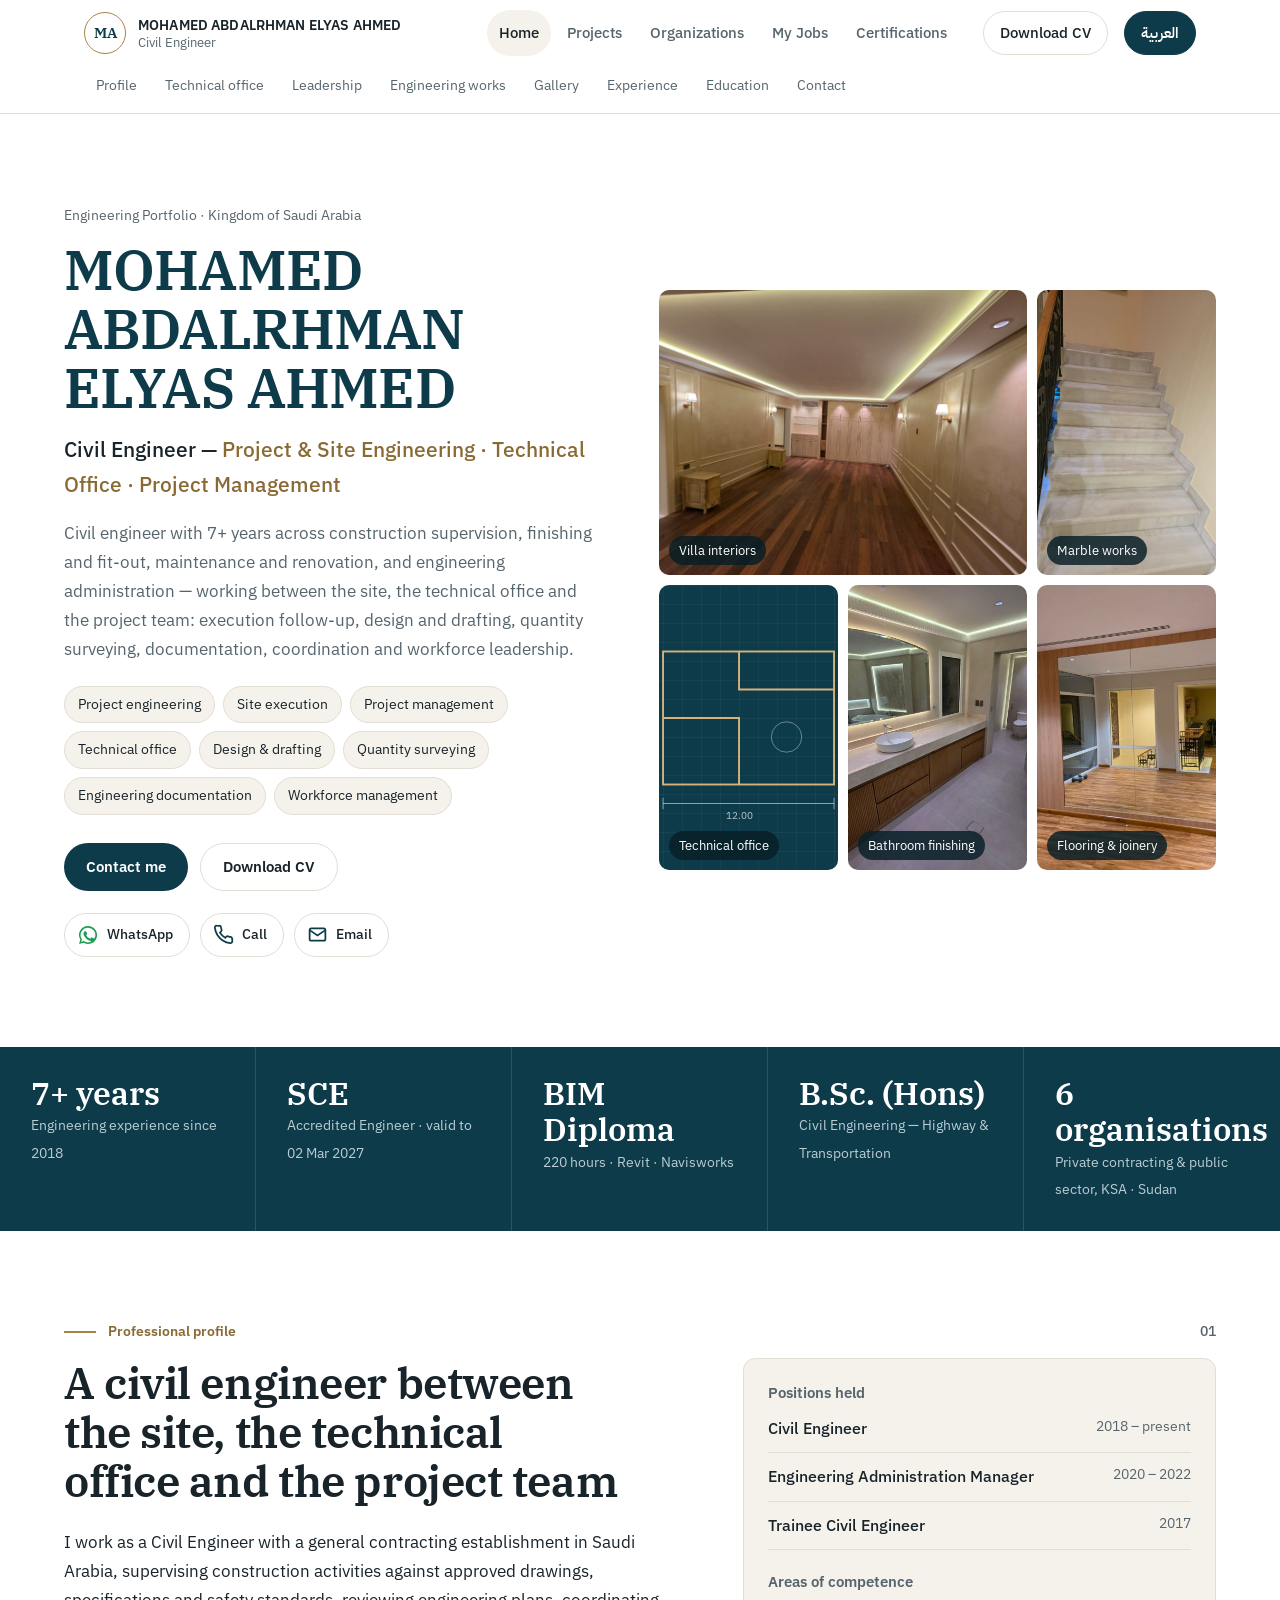
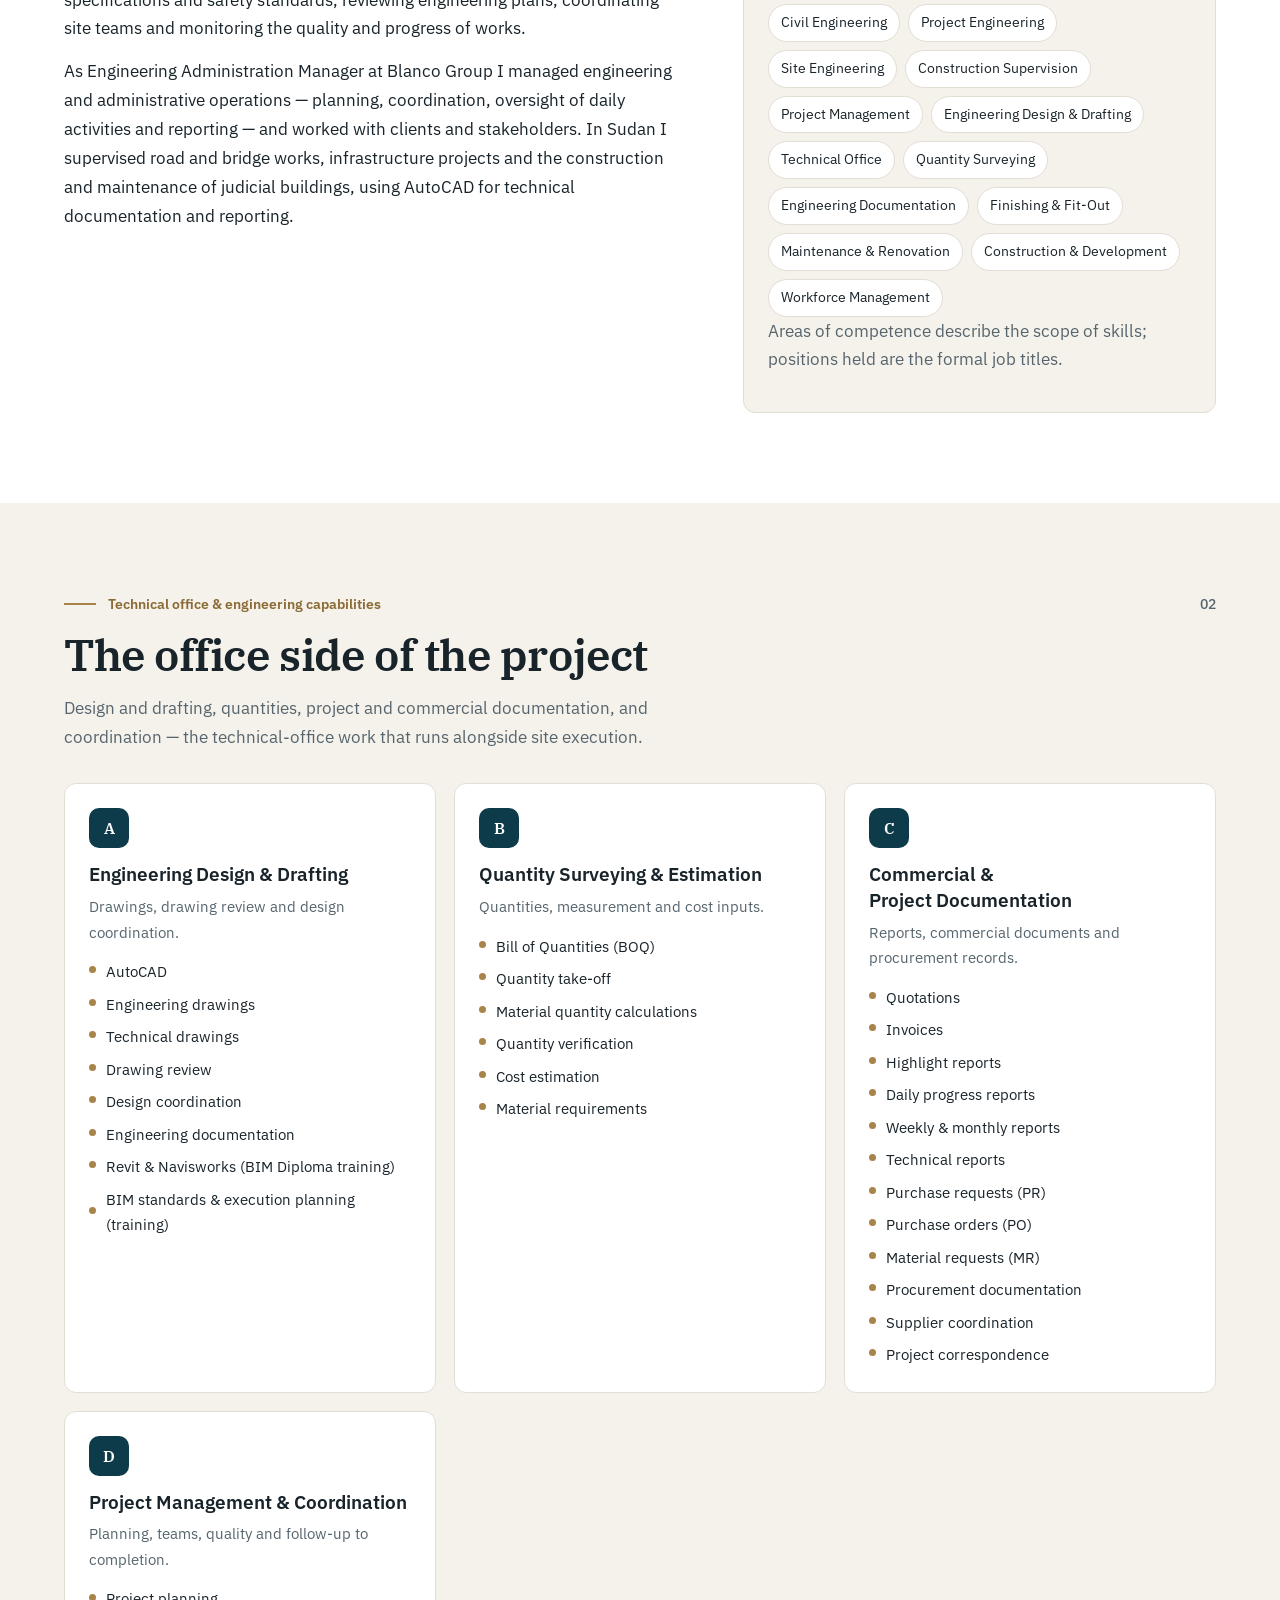
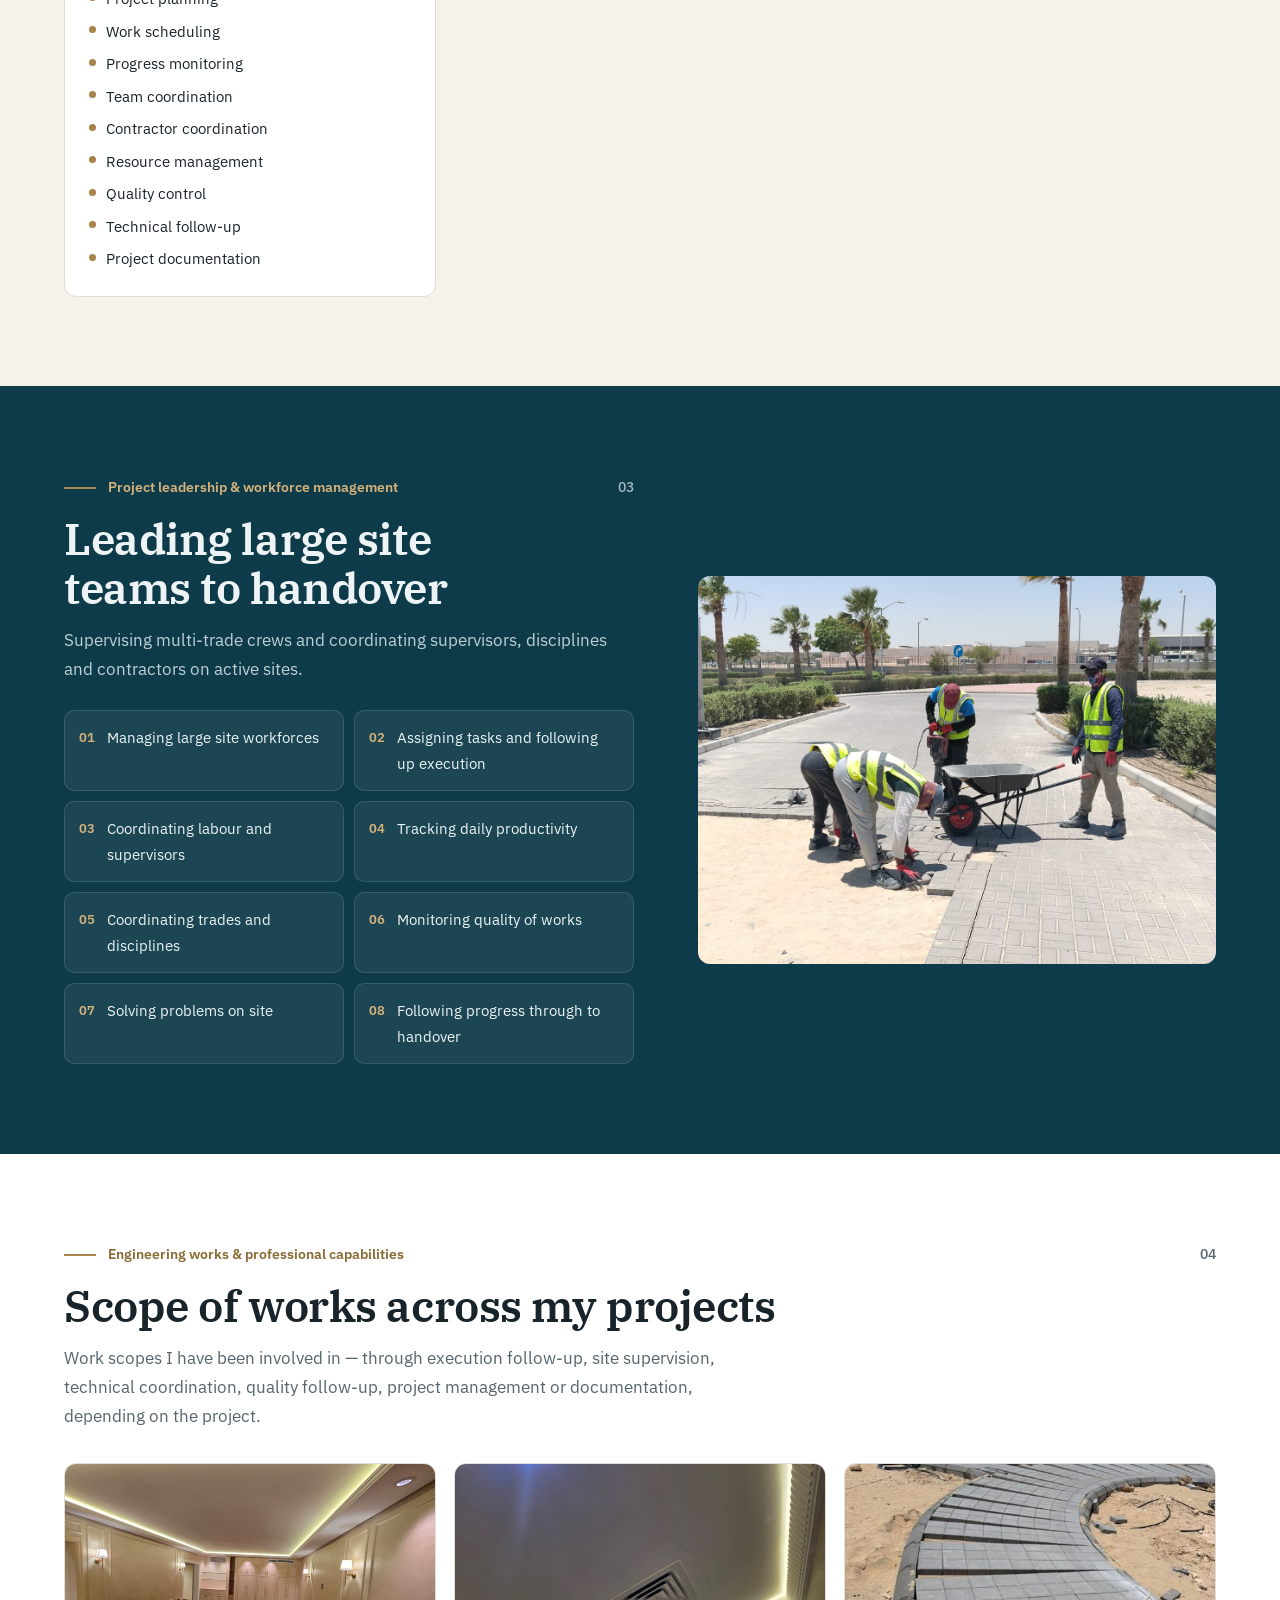
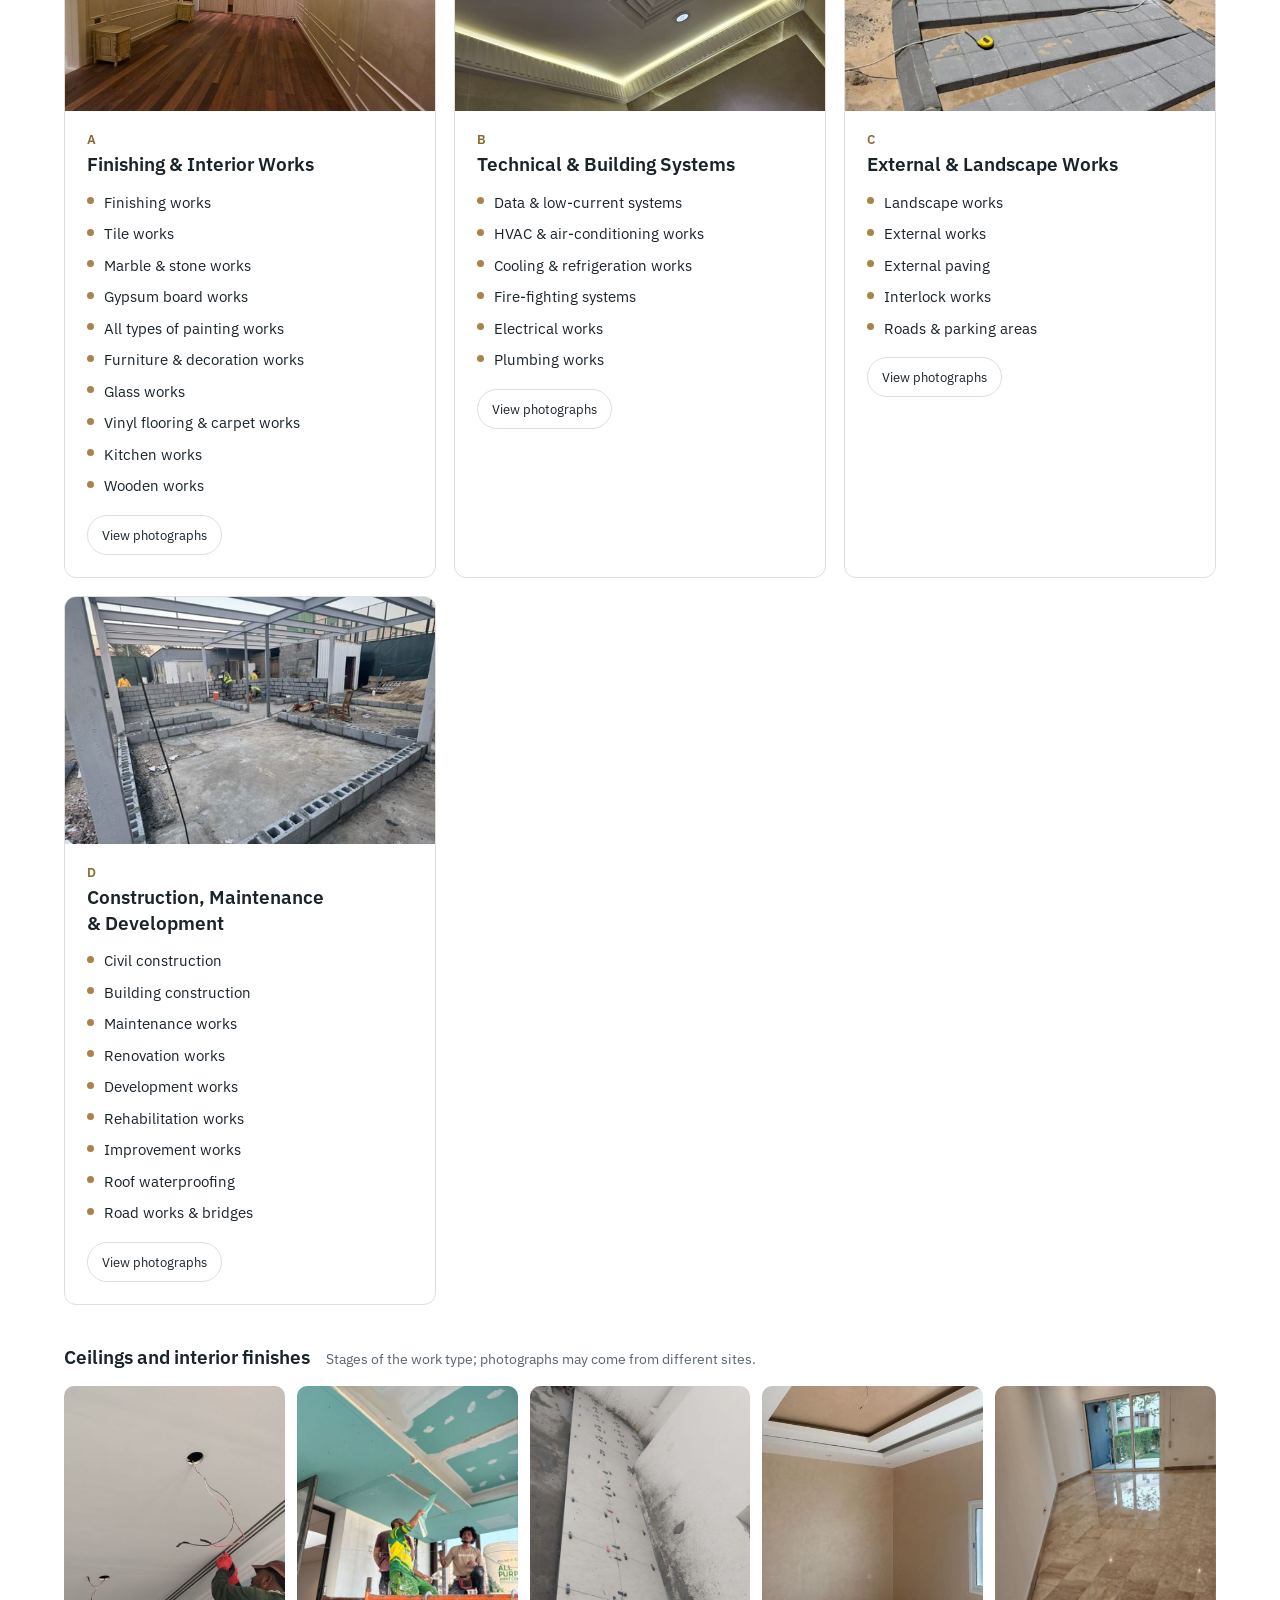
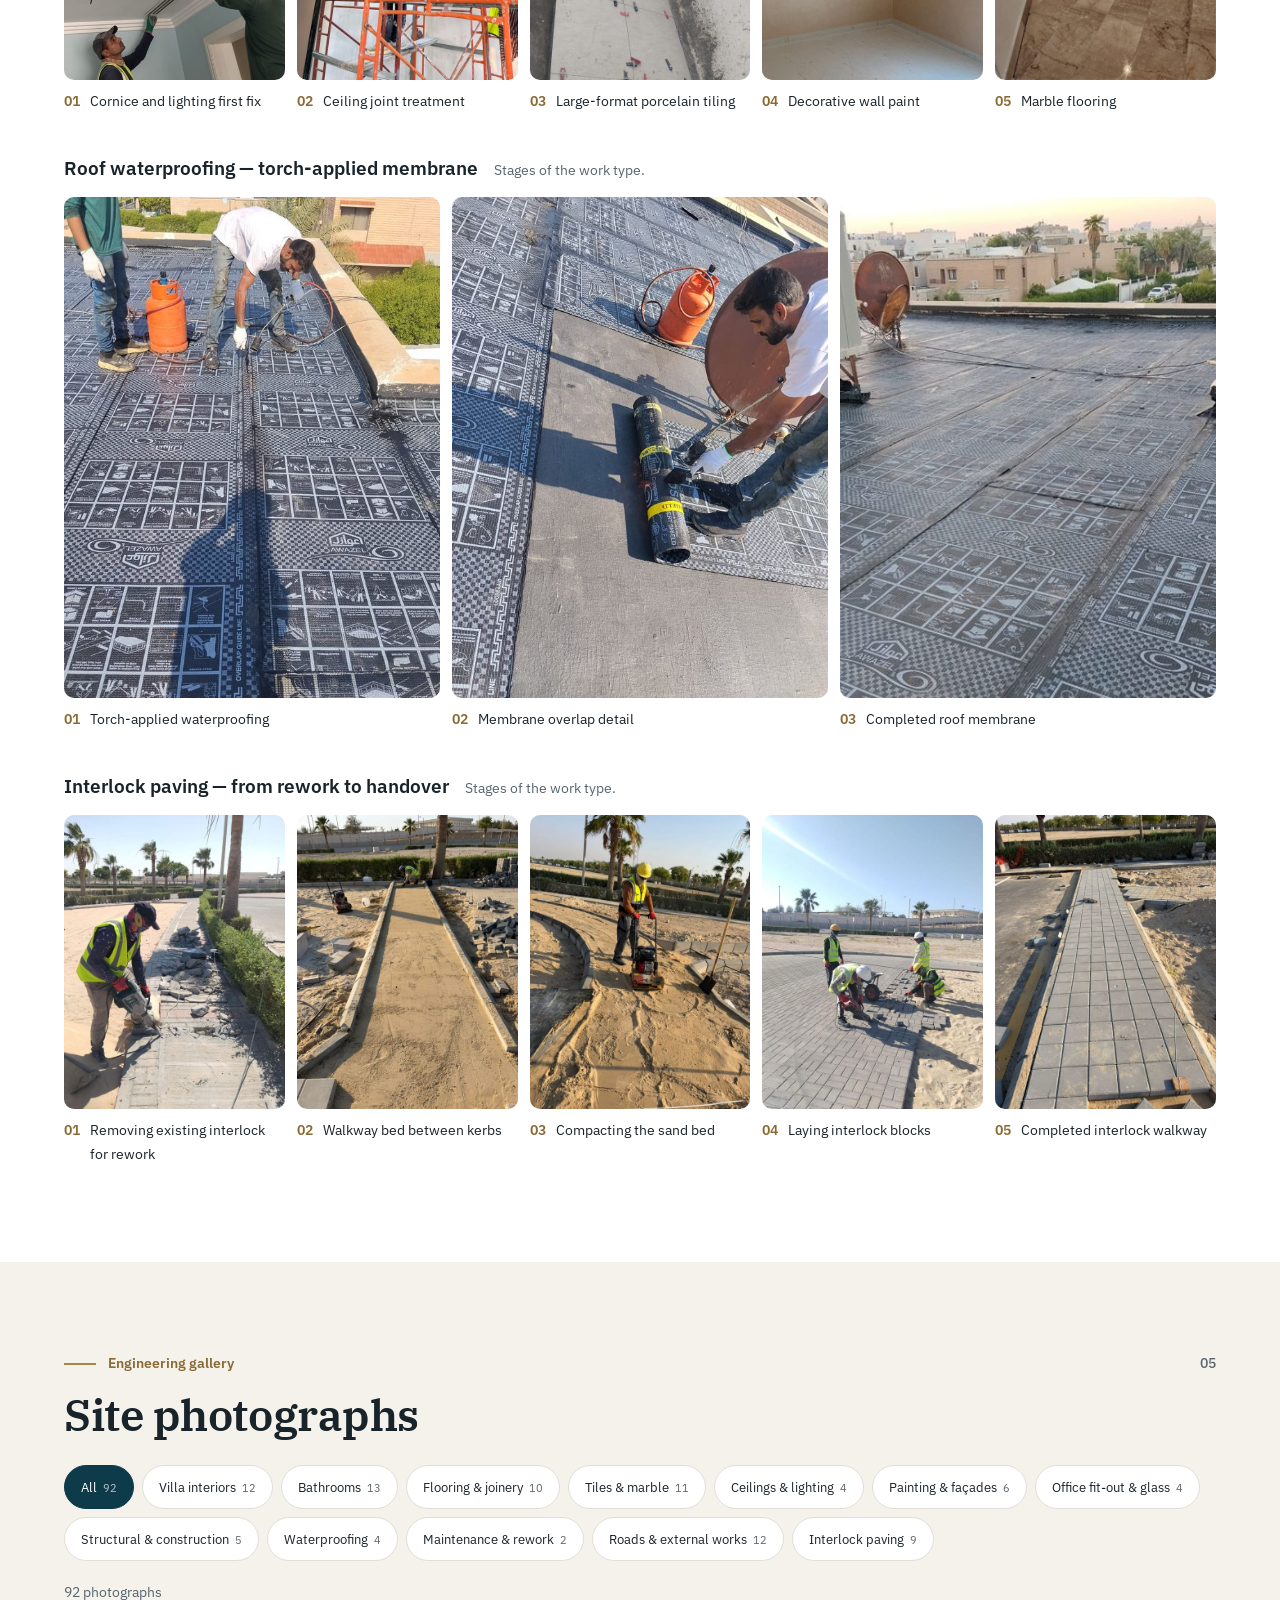
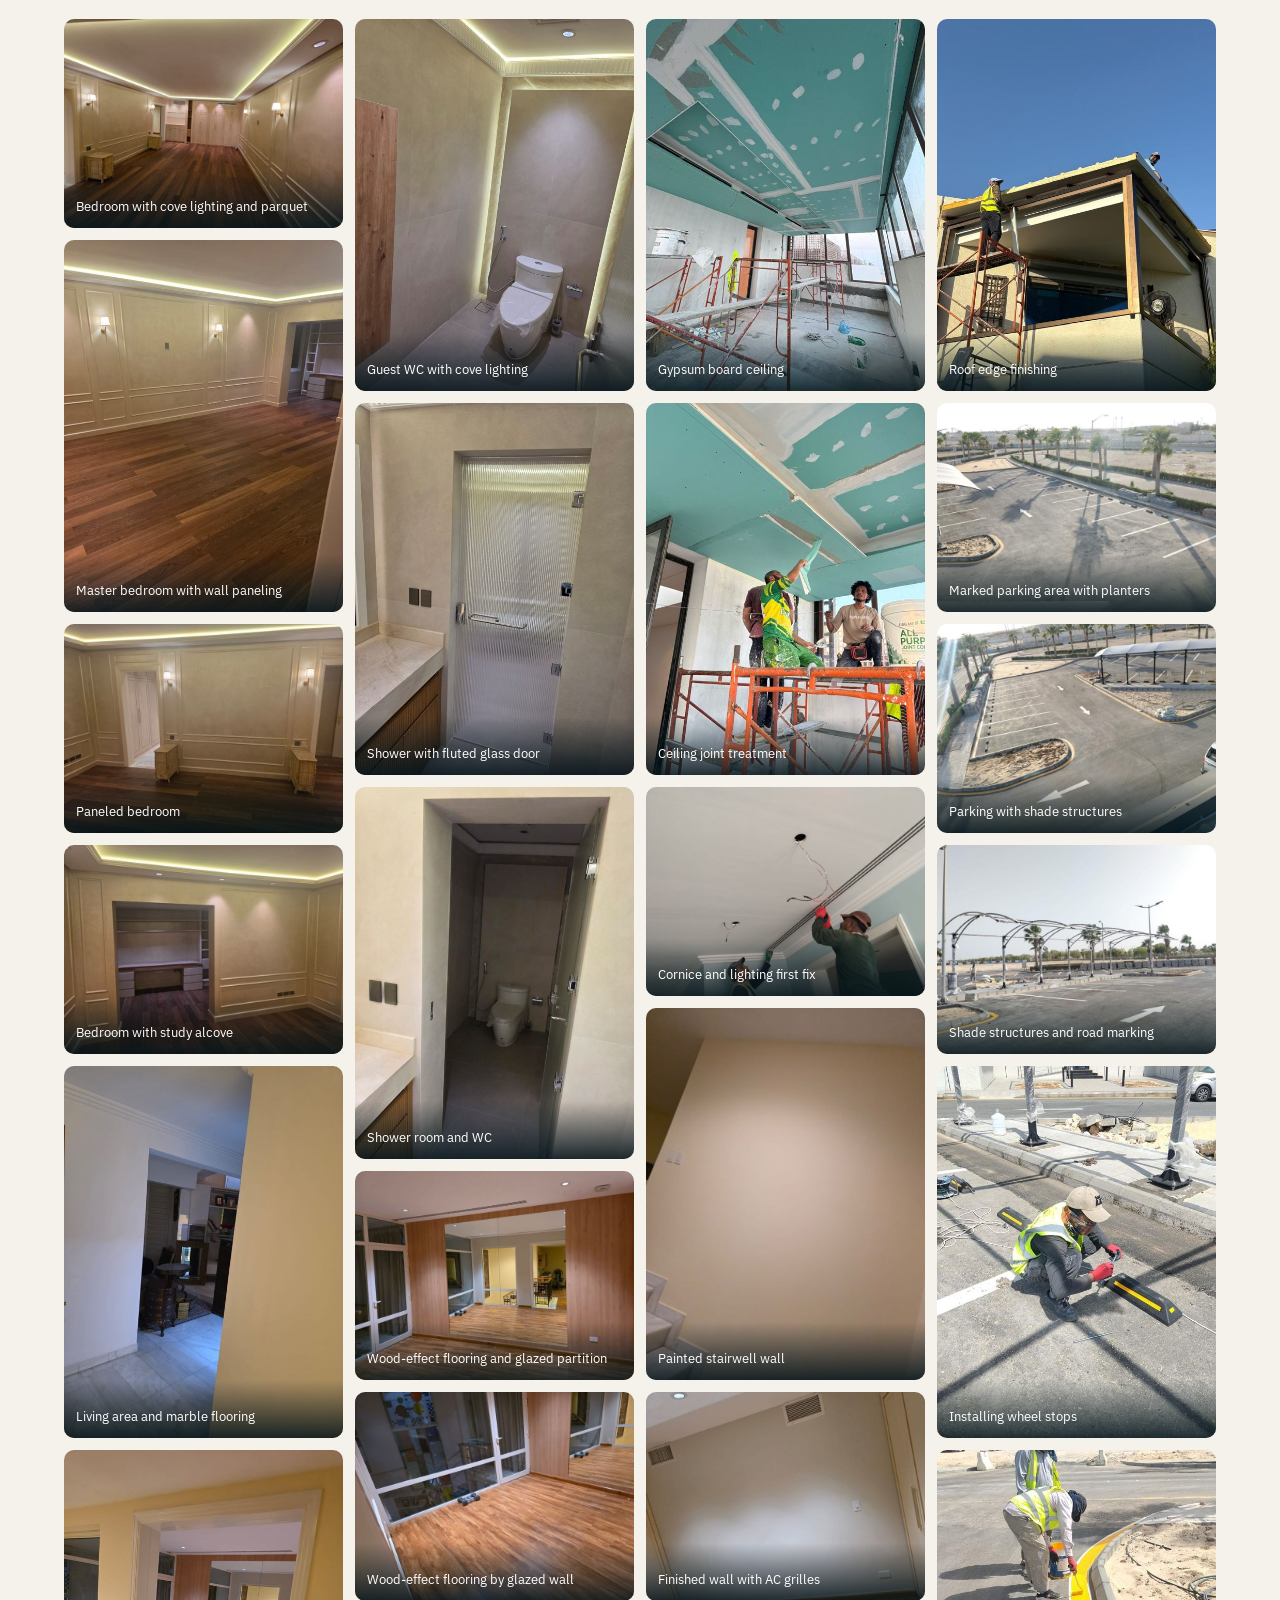
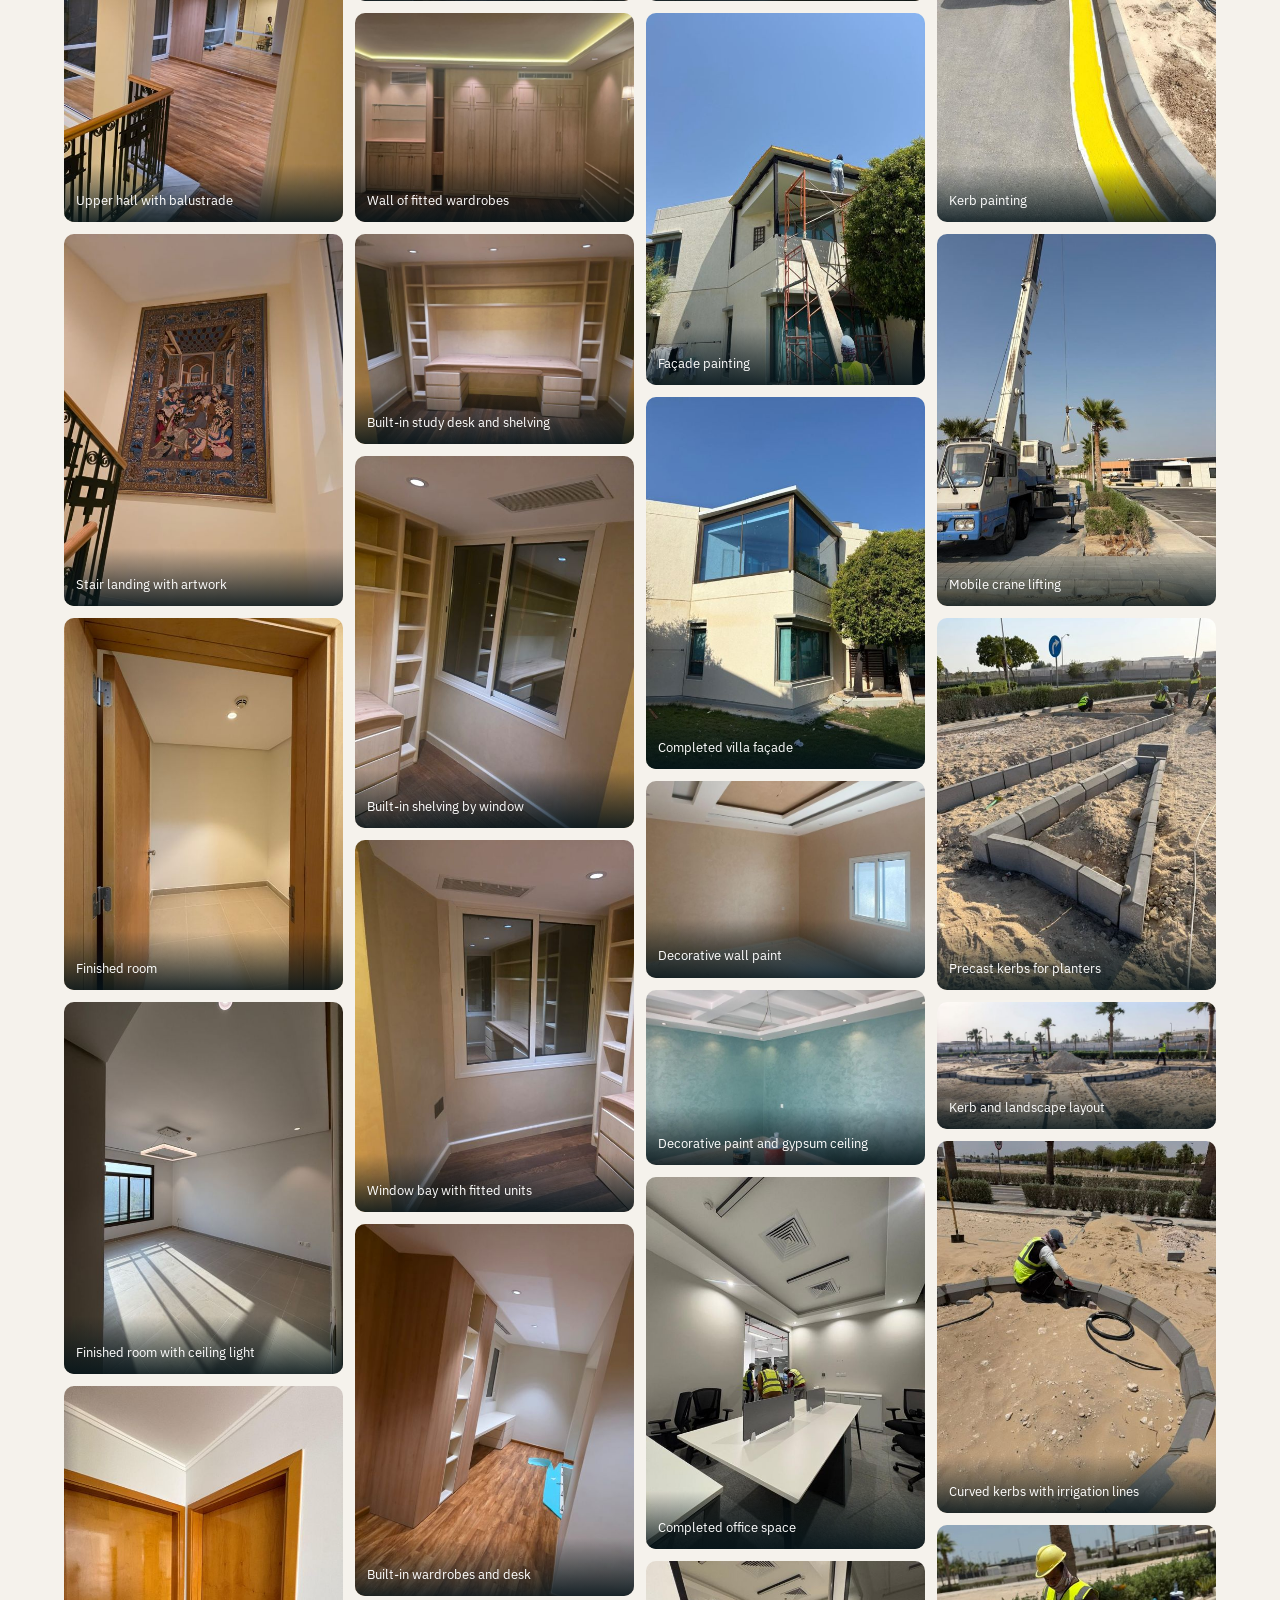
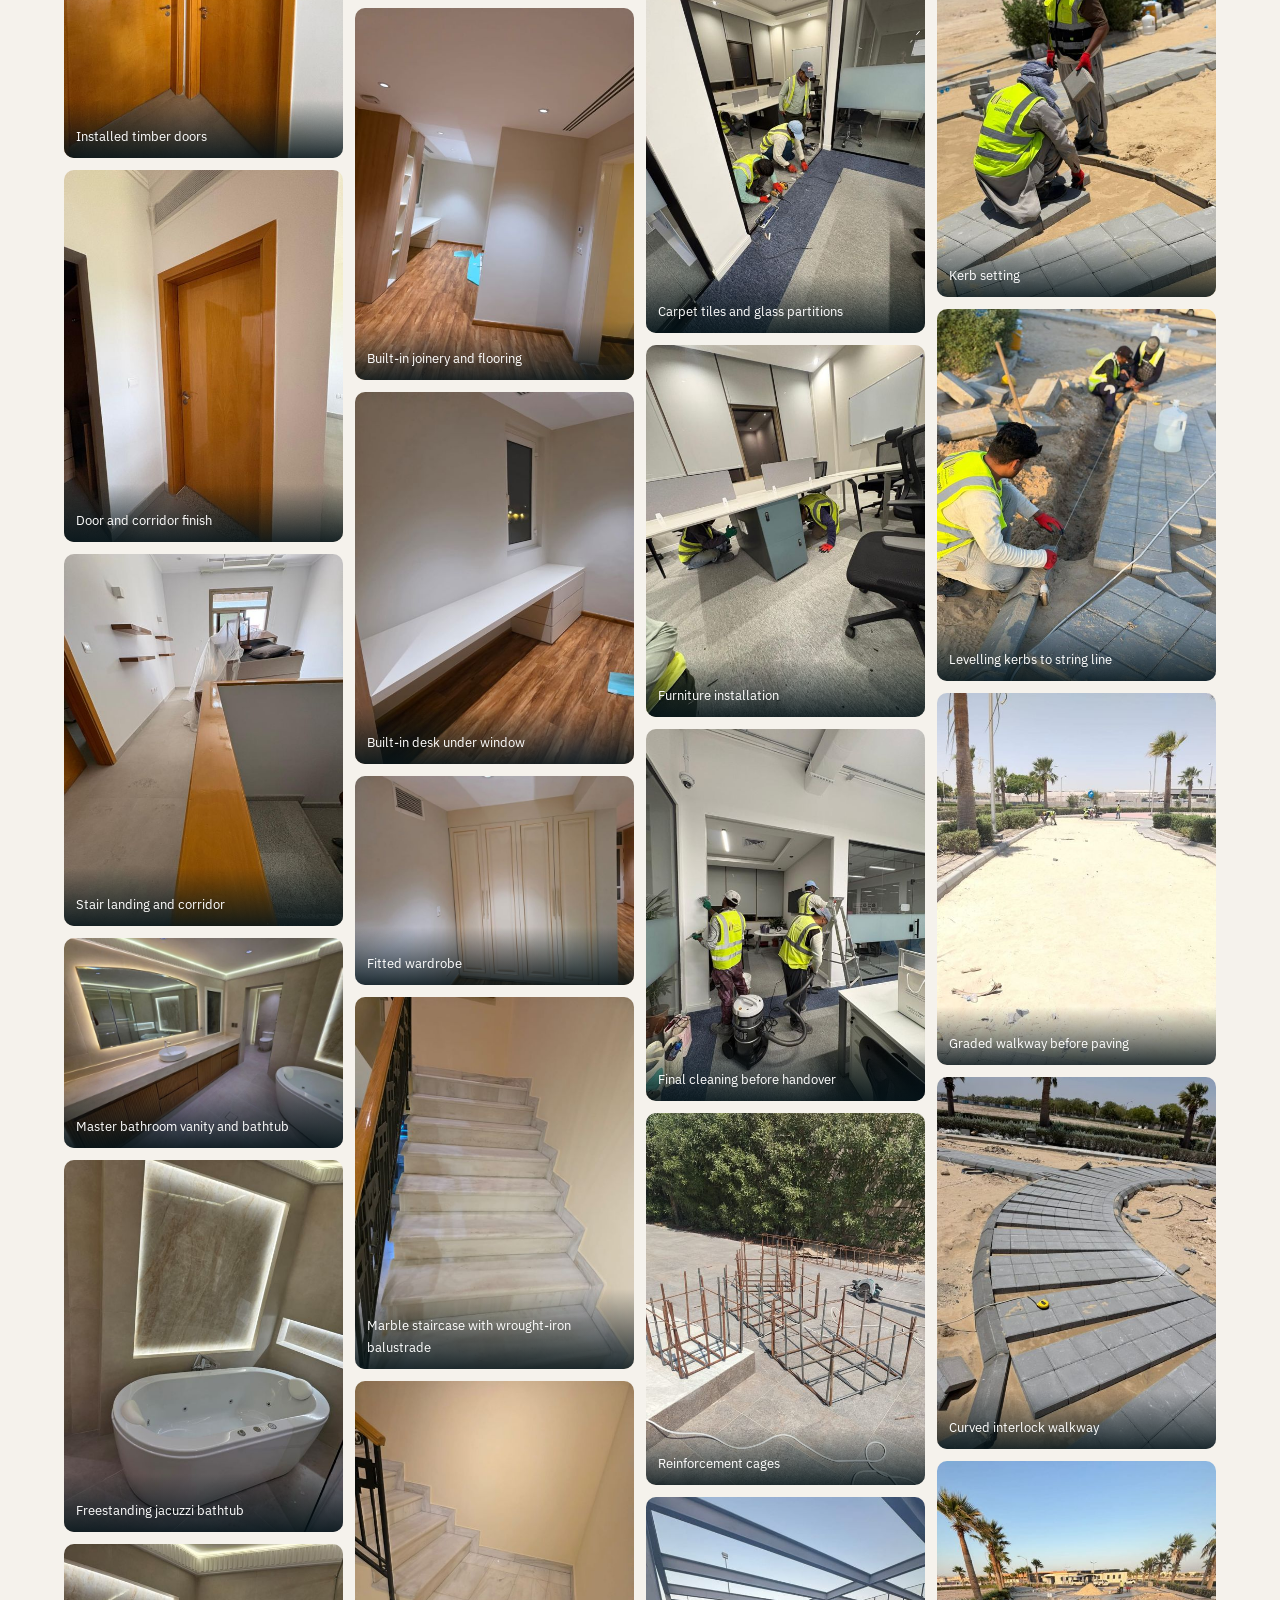
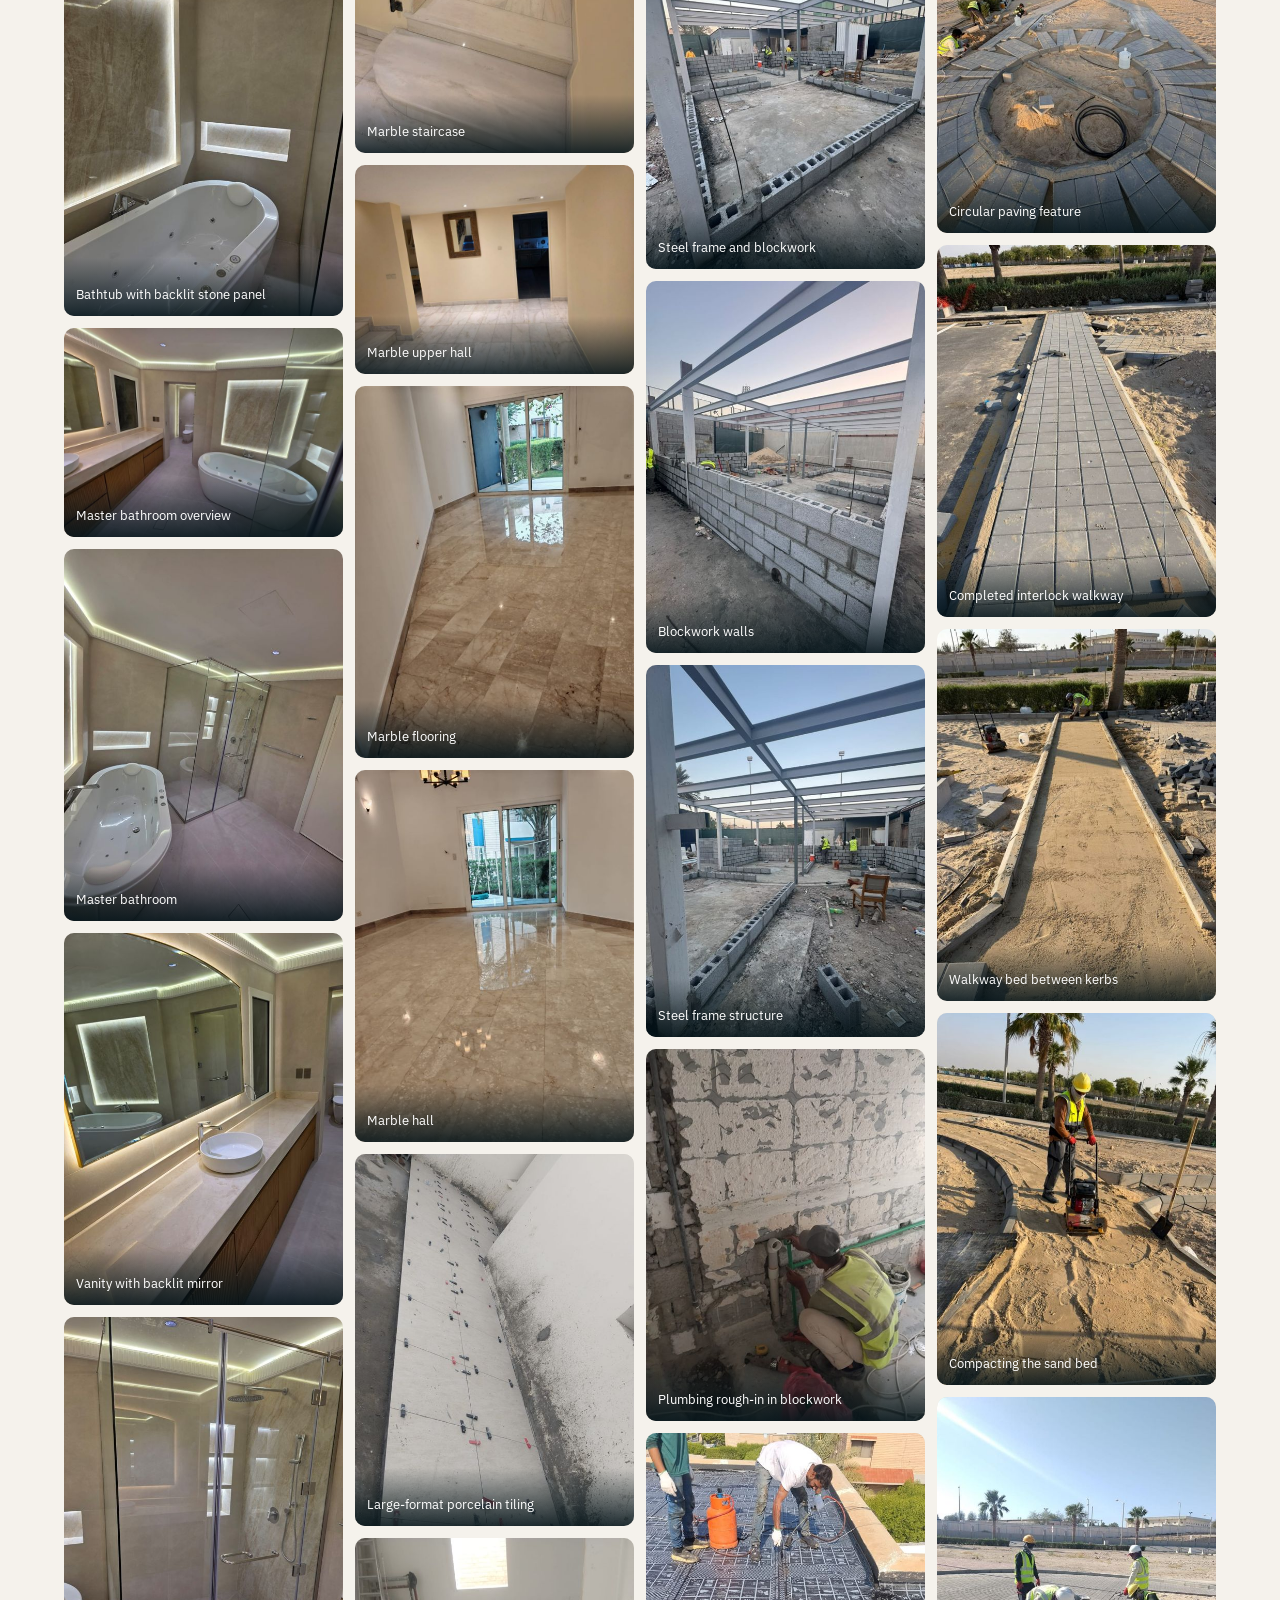
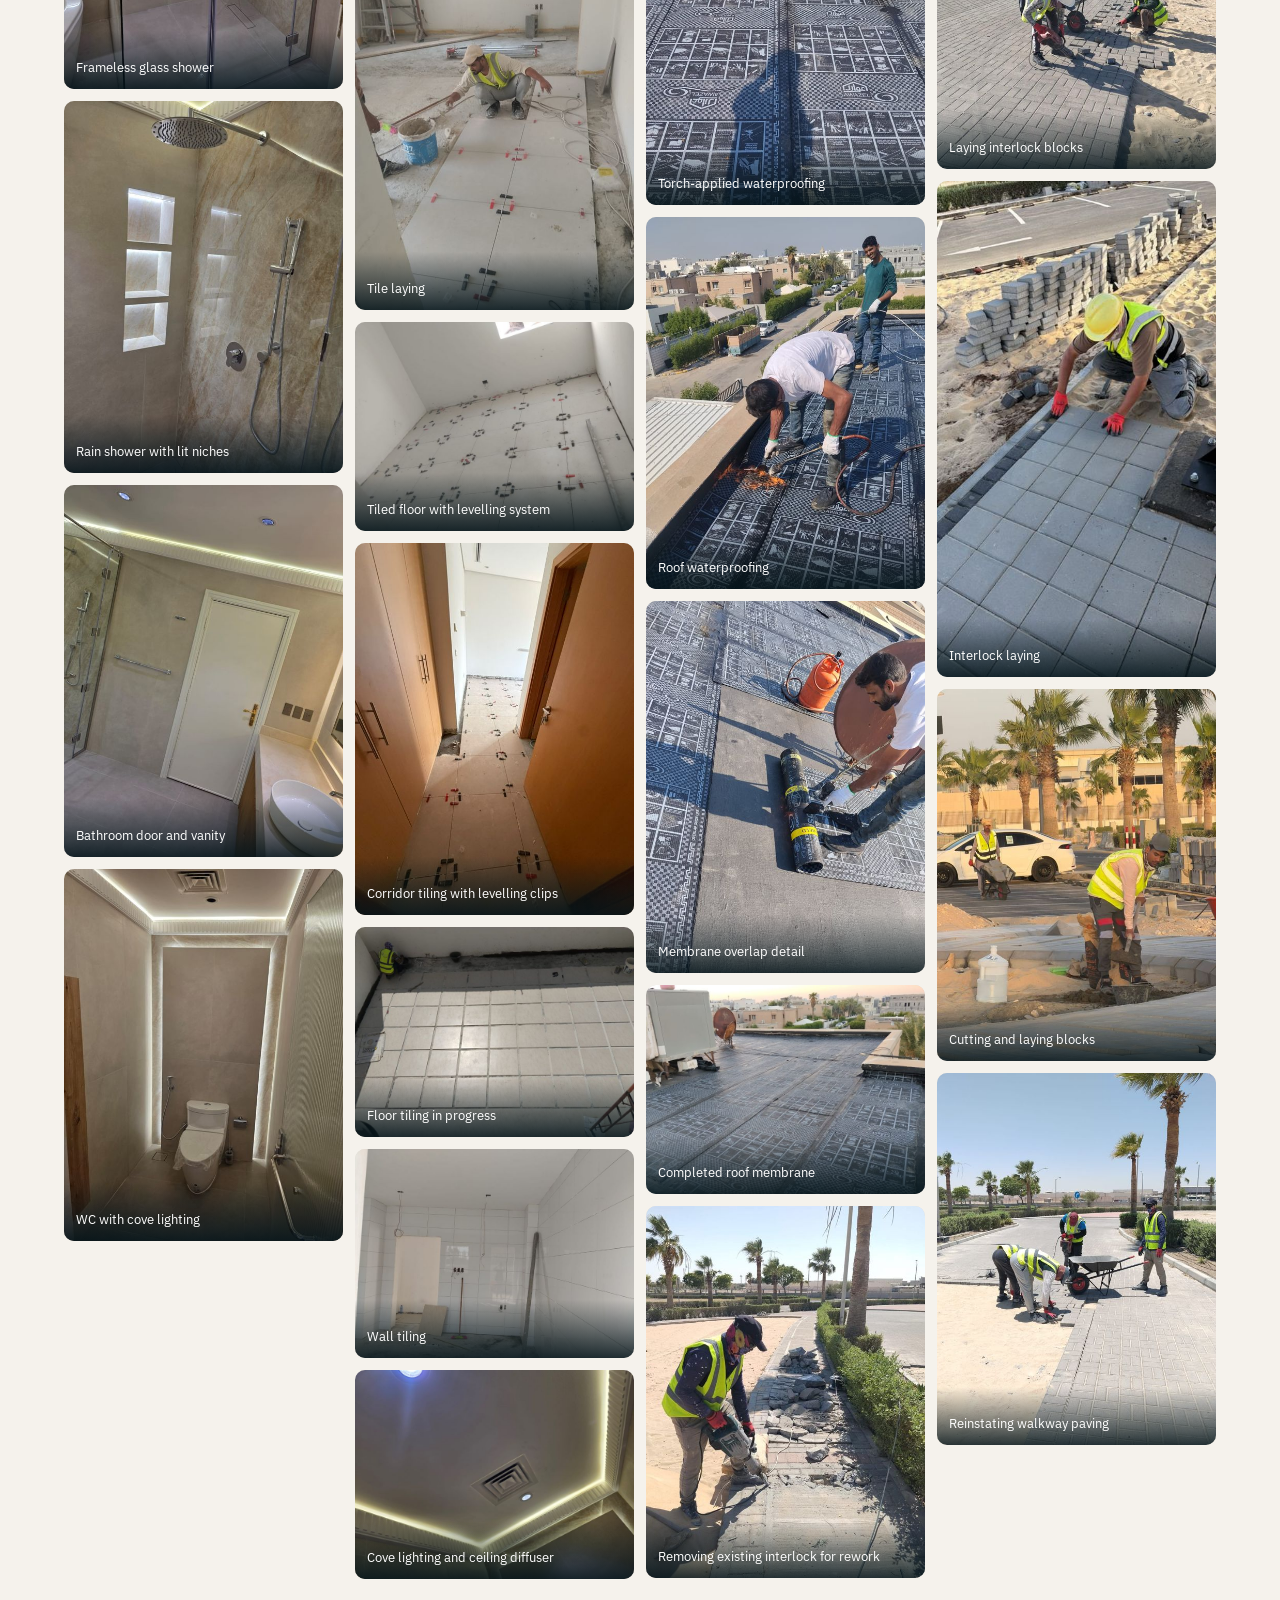
==== commit 205e8fde: "Technical office: BIM training labels match the certificates Co-Authored-By: Claude Opus 5.5 <norepl" ====
--- a/index.html
+++ b/index.html
@@ -10,7 +10,7 @@
 <link rel="preconnect" href="https://fonts.googleapis.com">
 <link rel="preconnect" href="https://fonts.gstatic.com" crossorigin>
 <link href="https://fonts.googleapis.com/css2?family=IBM+Plex+Sans:wght@400;500;600&family=IBM+Plex+Serif:wght@500;600&family=IBM+Plex+Sans+Arabic:wght@400;500;600;700&display=swap" rel="stylesheet">
-<link rel="stylesheet" href="assets/site.css?v=202611271241">
+<link rel="stylesheet" href="assets/site.css?v=202611271248">
 </head>
 <body data-page="home">
 <header>
@@ -27,6 +27,6 @@
 <dialog id="lb"><div class="lb"><img id="lbimg" alt=""><p id="lbcap"></p><div class="lbc"><button id="prev"></button><button id="close"></button><button id="next"></button></div></div></dialog>
 <noscript><p style="padding:24px">Mohamed Abdalrhman Elyas Ahmed — Civil Engineer · eng.mohamed.elyas@gmail.com · +966 50 604 8872</p></noscript>
 
-<script src="assets/app.js?v=202611271241"></script>
+<script src="assets/app.js?v=202611271248"></script>
 </body>
 </html>
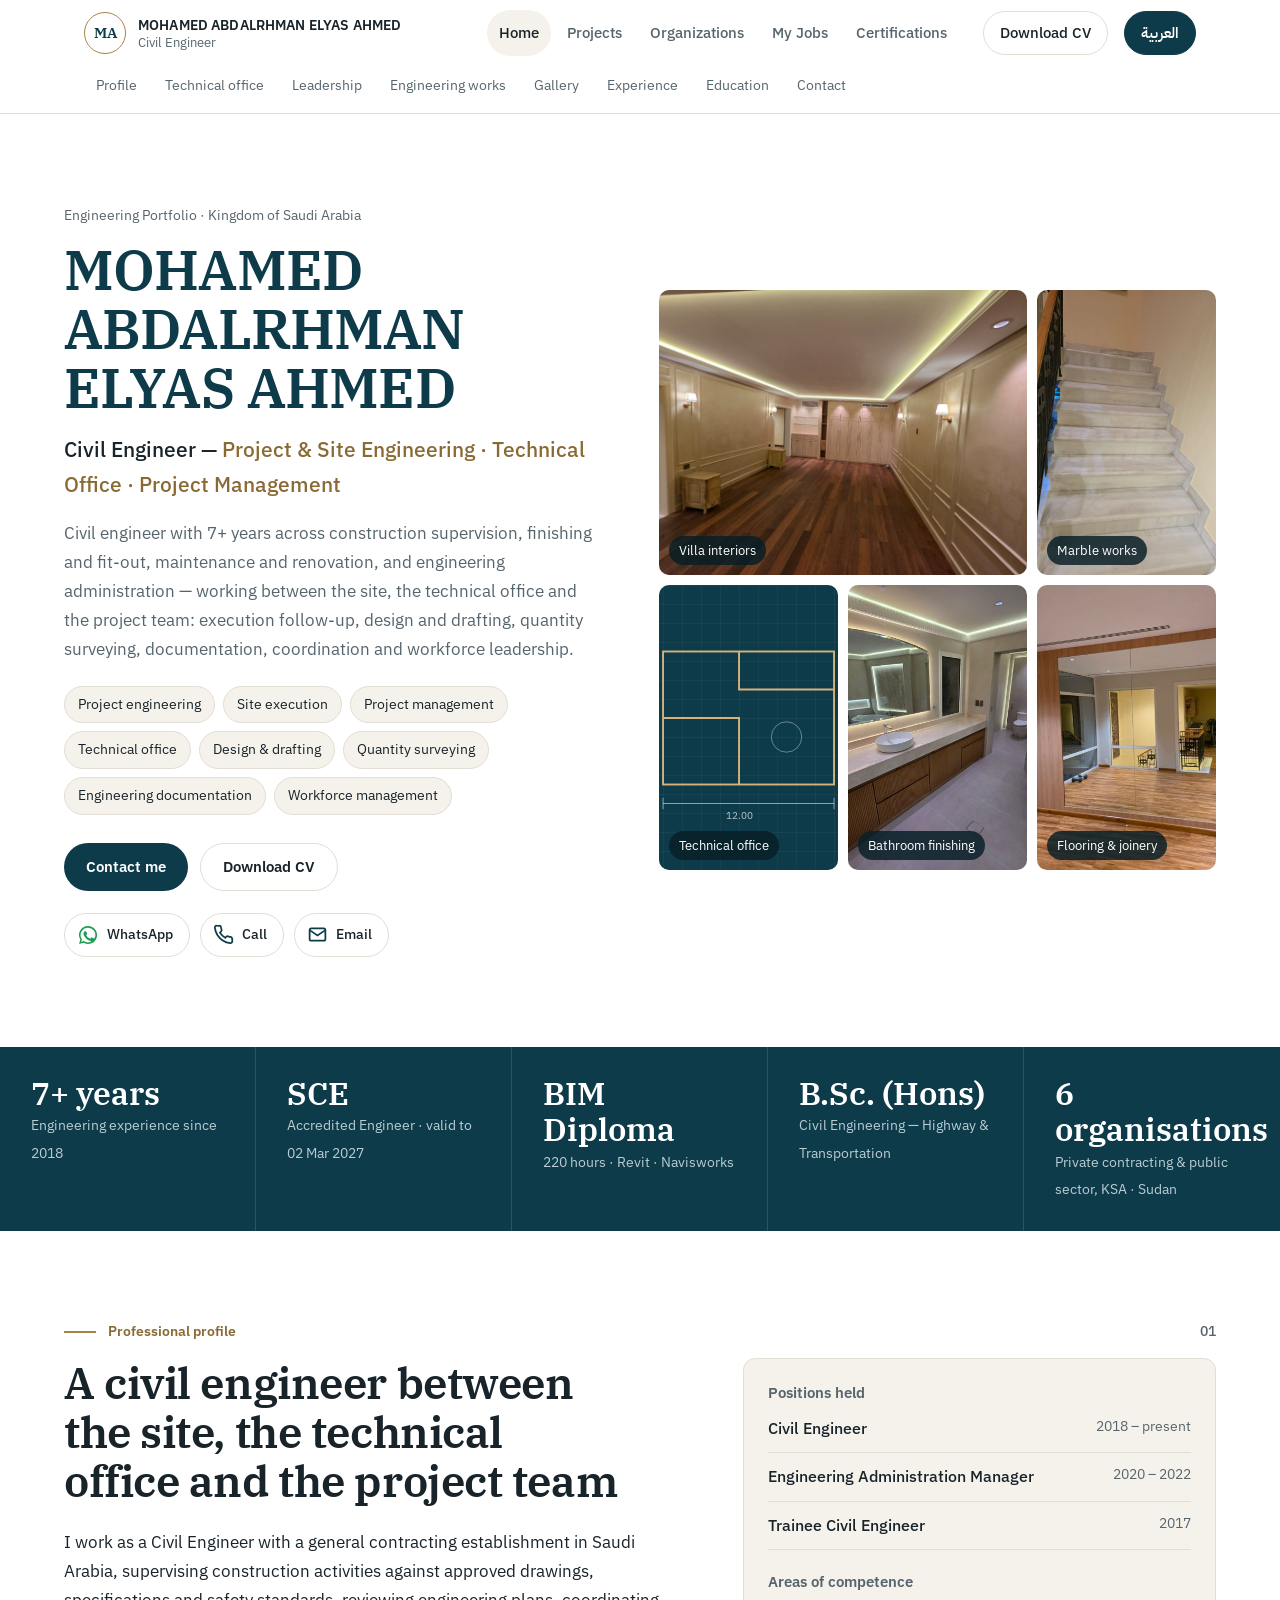
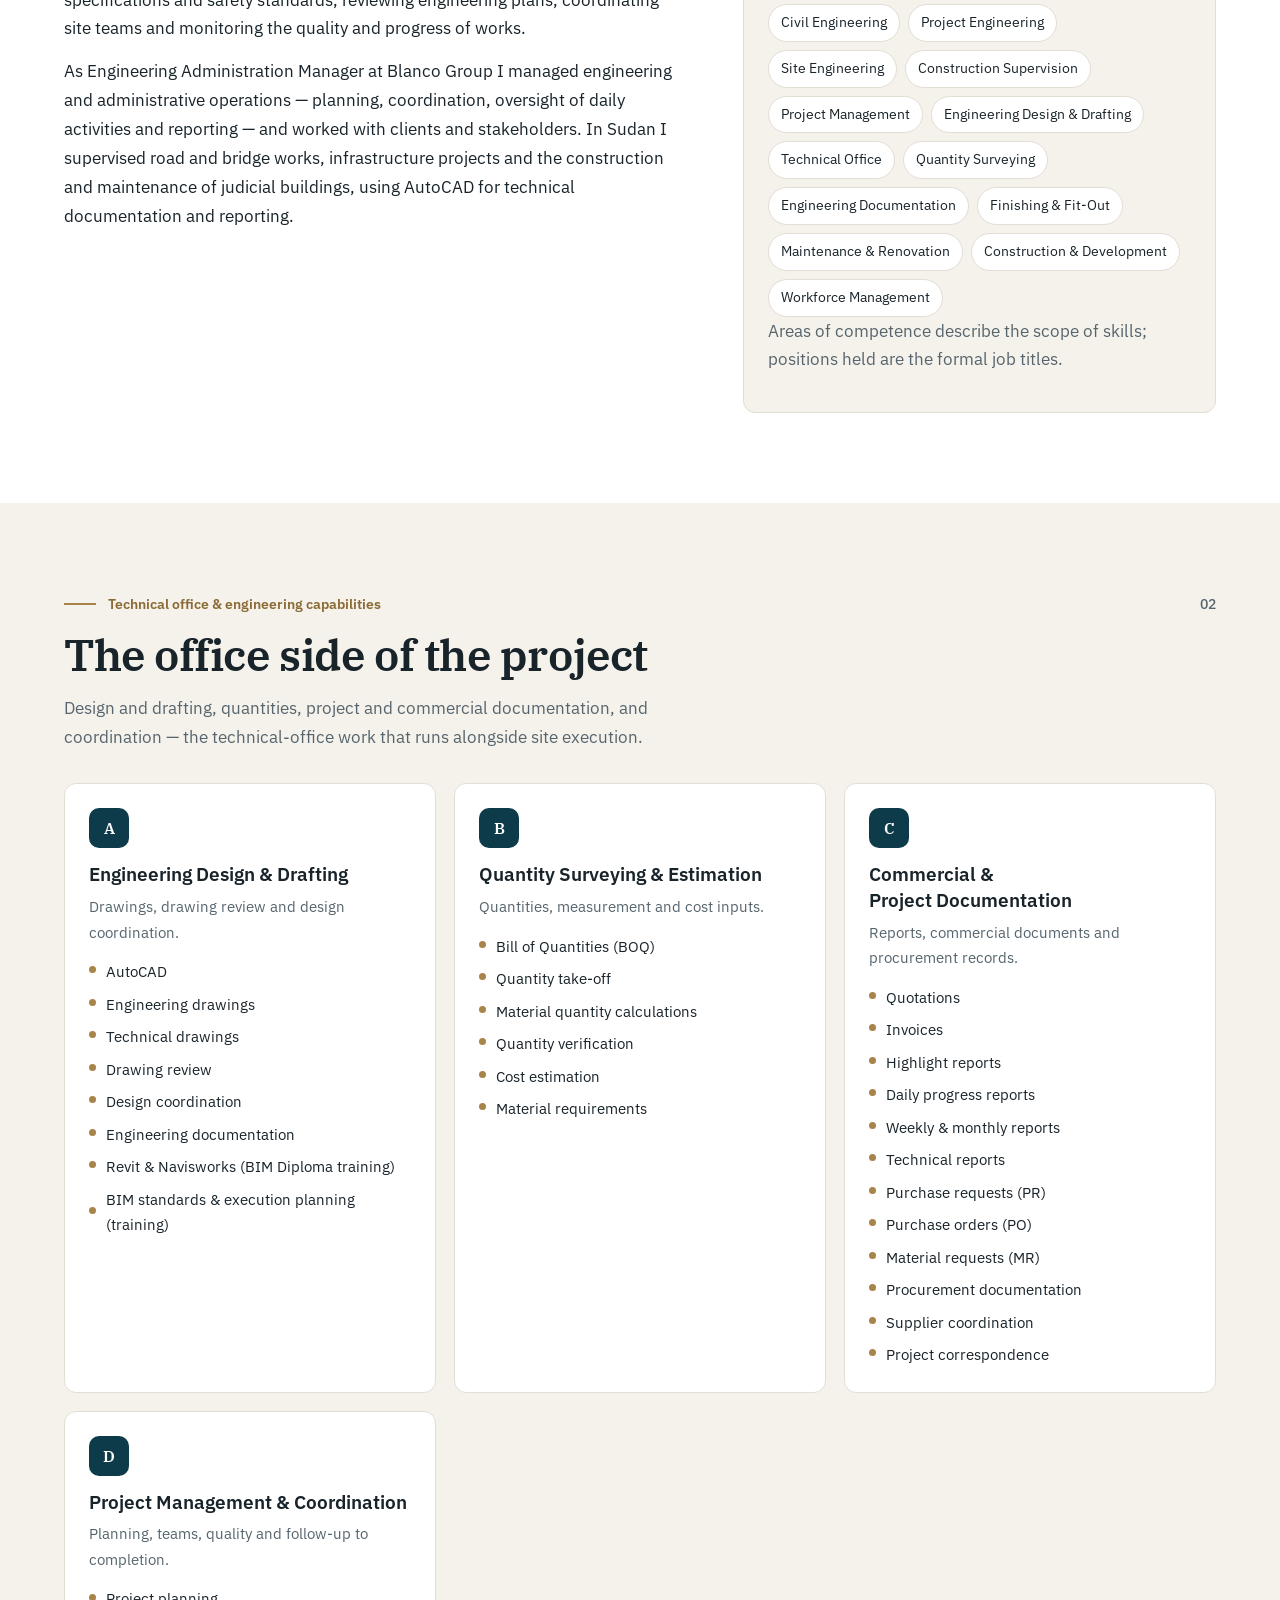
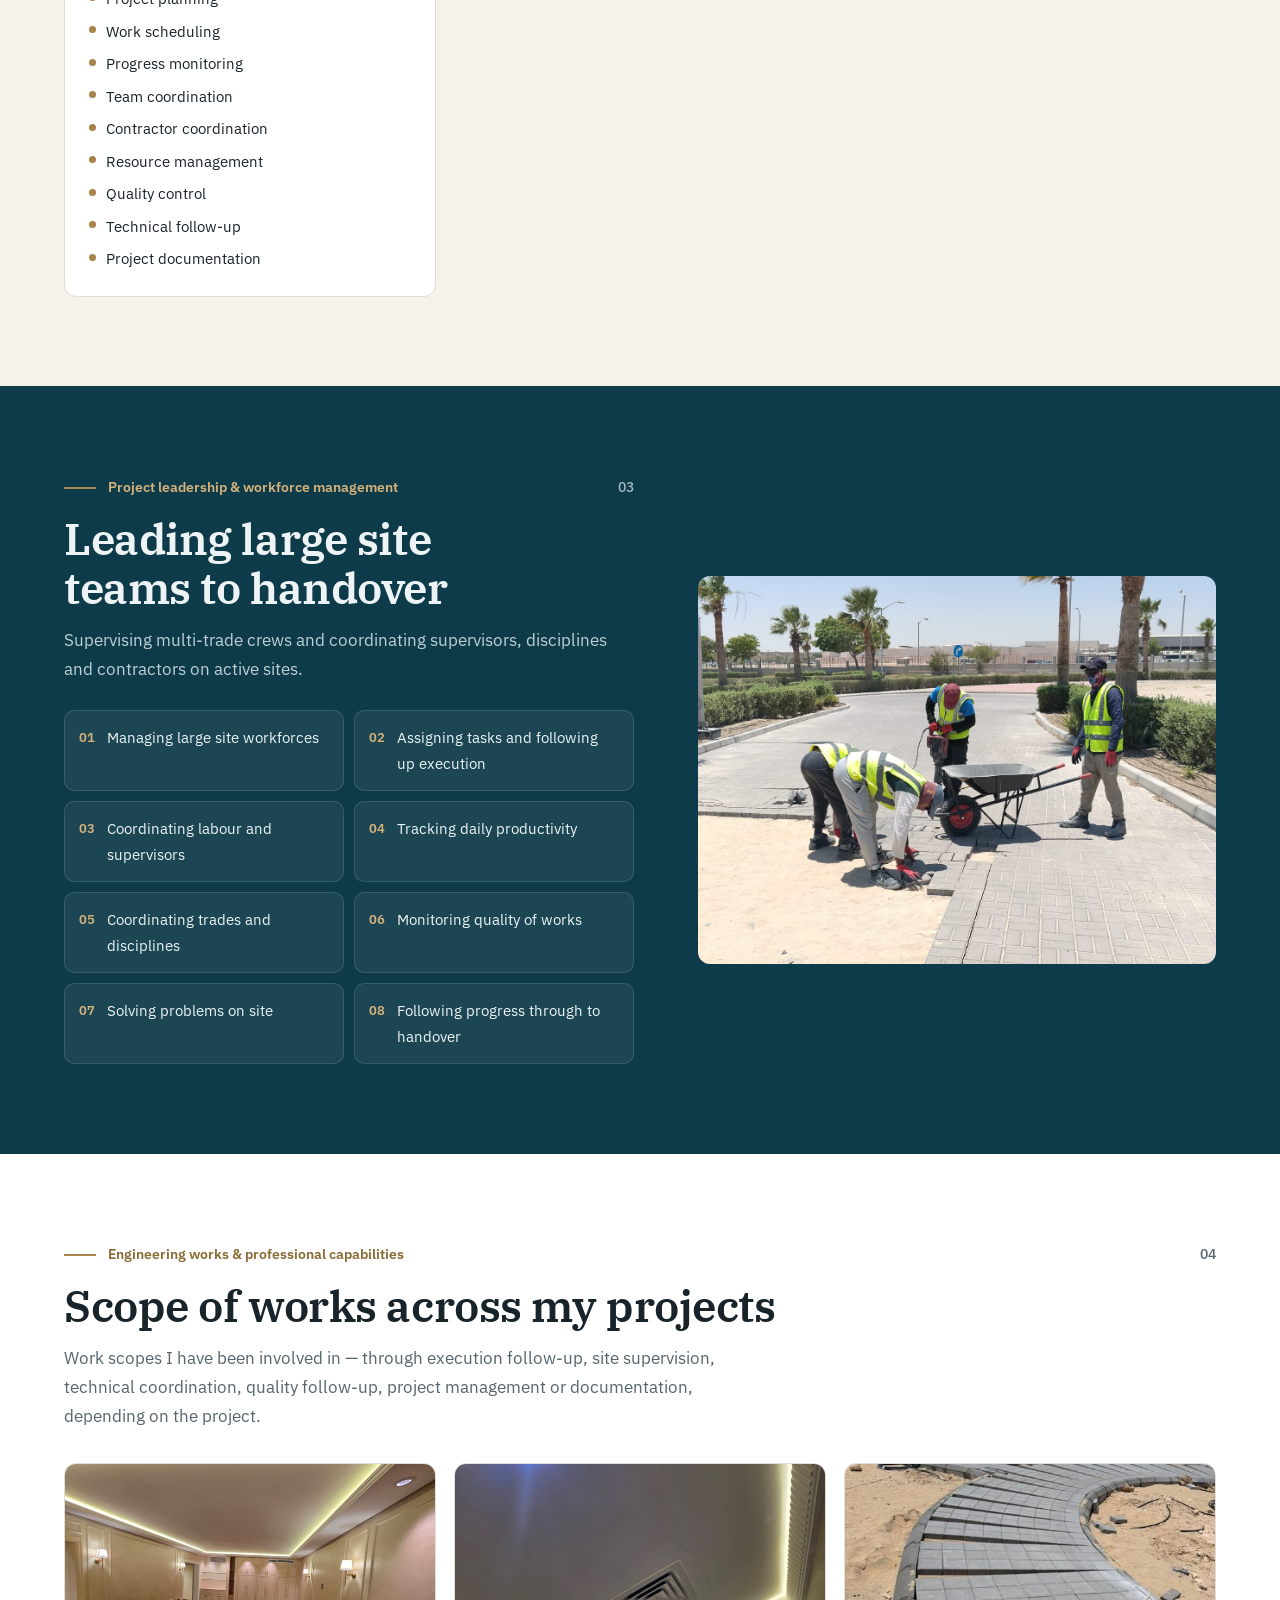
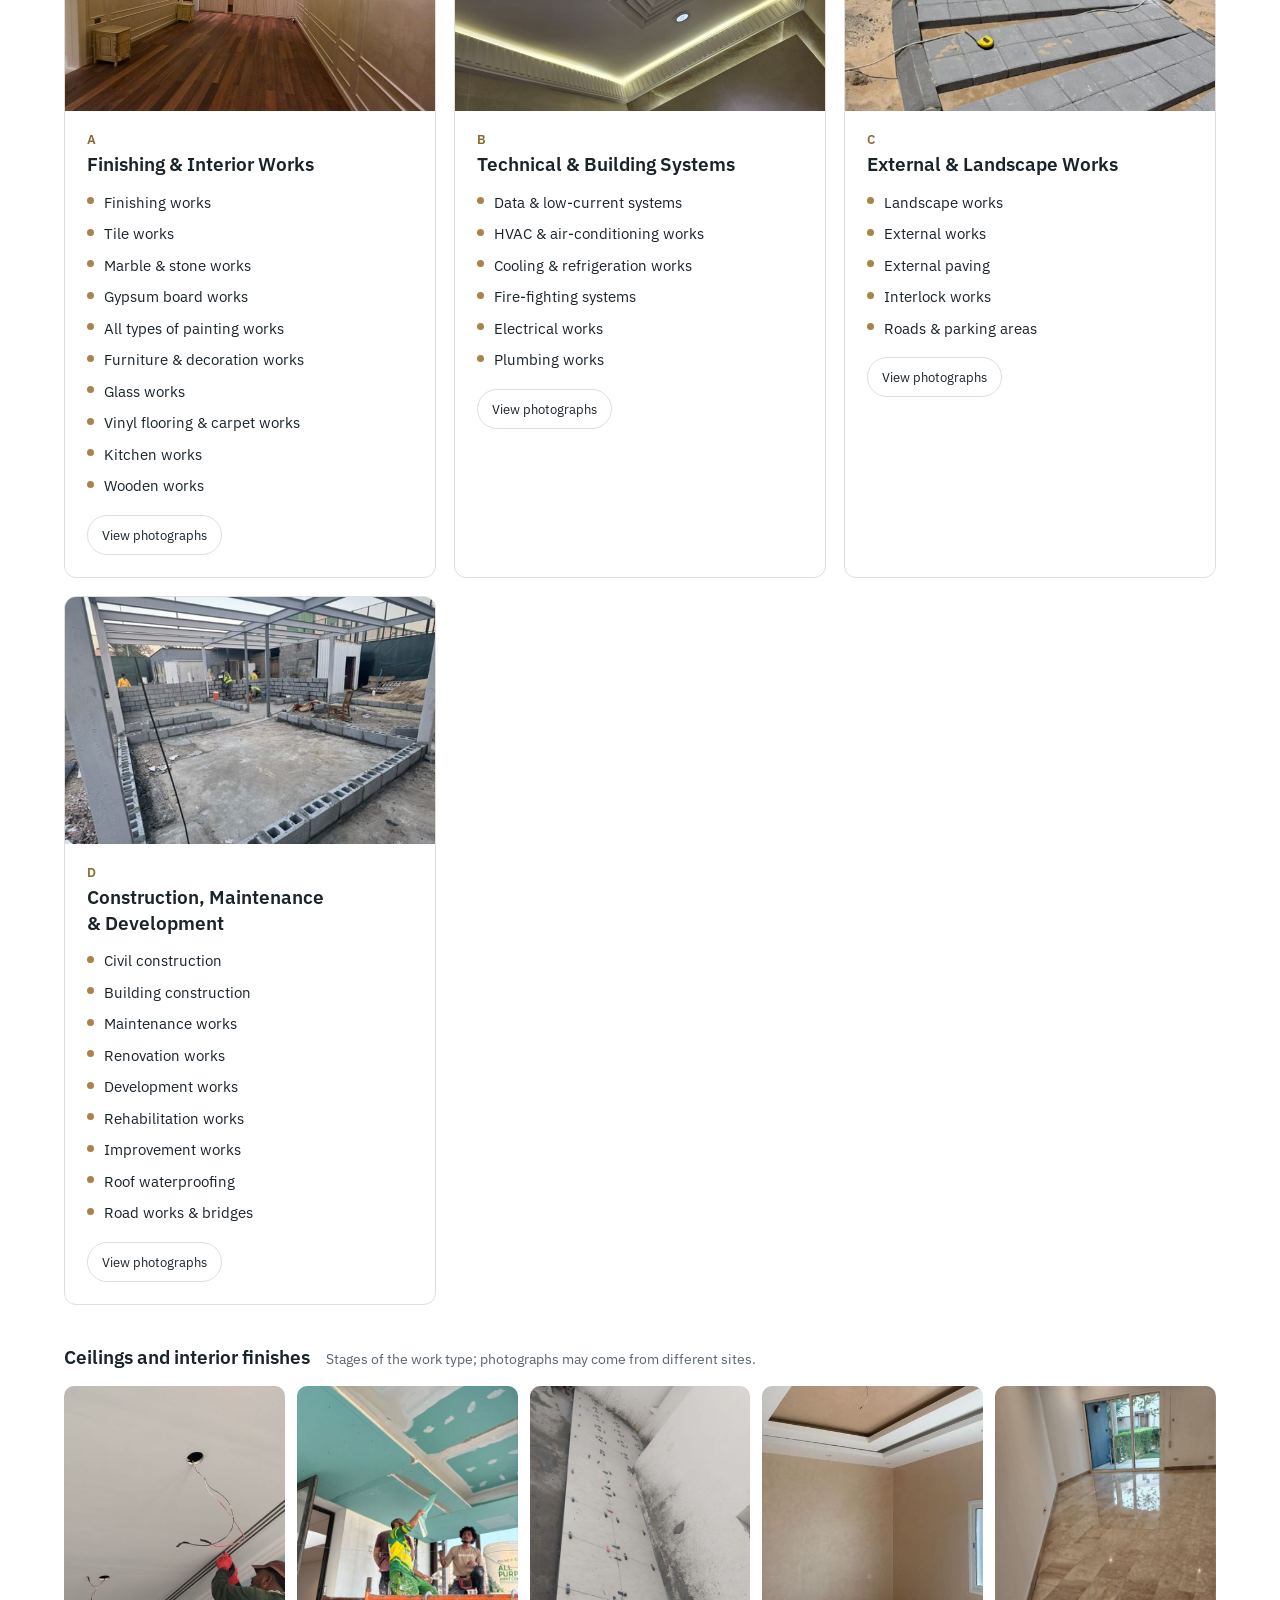
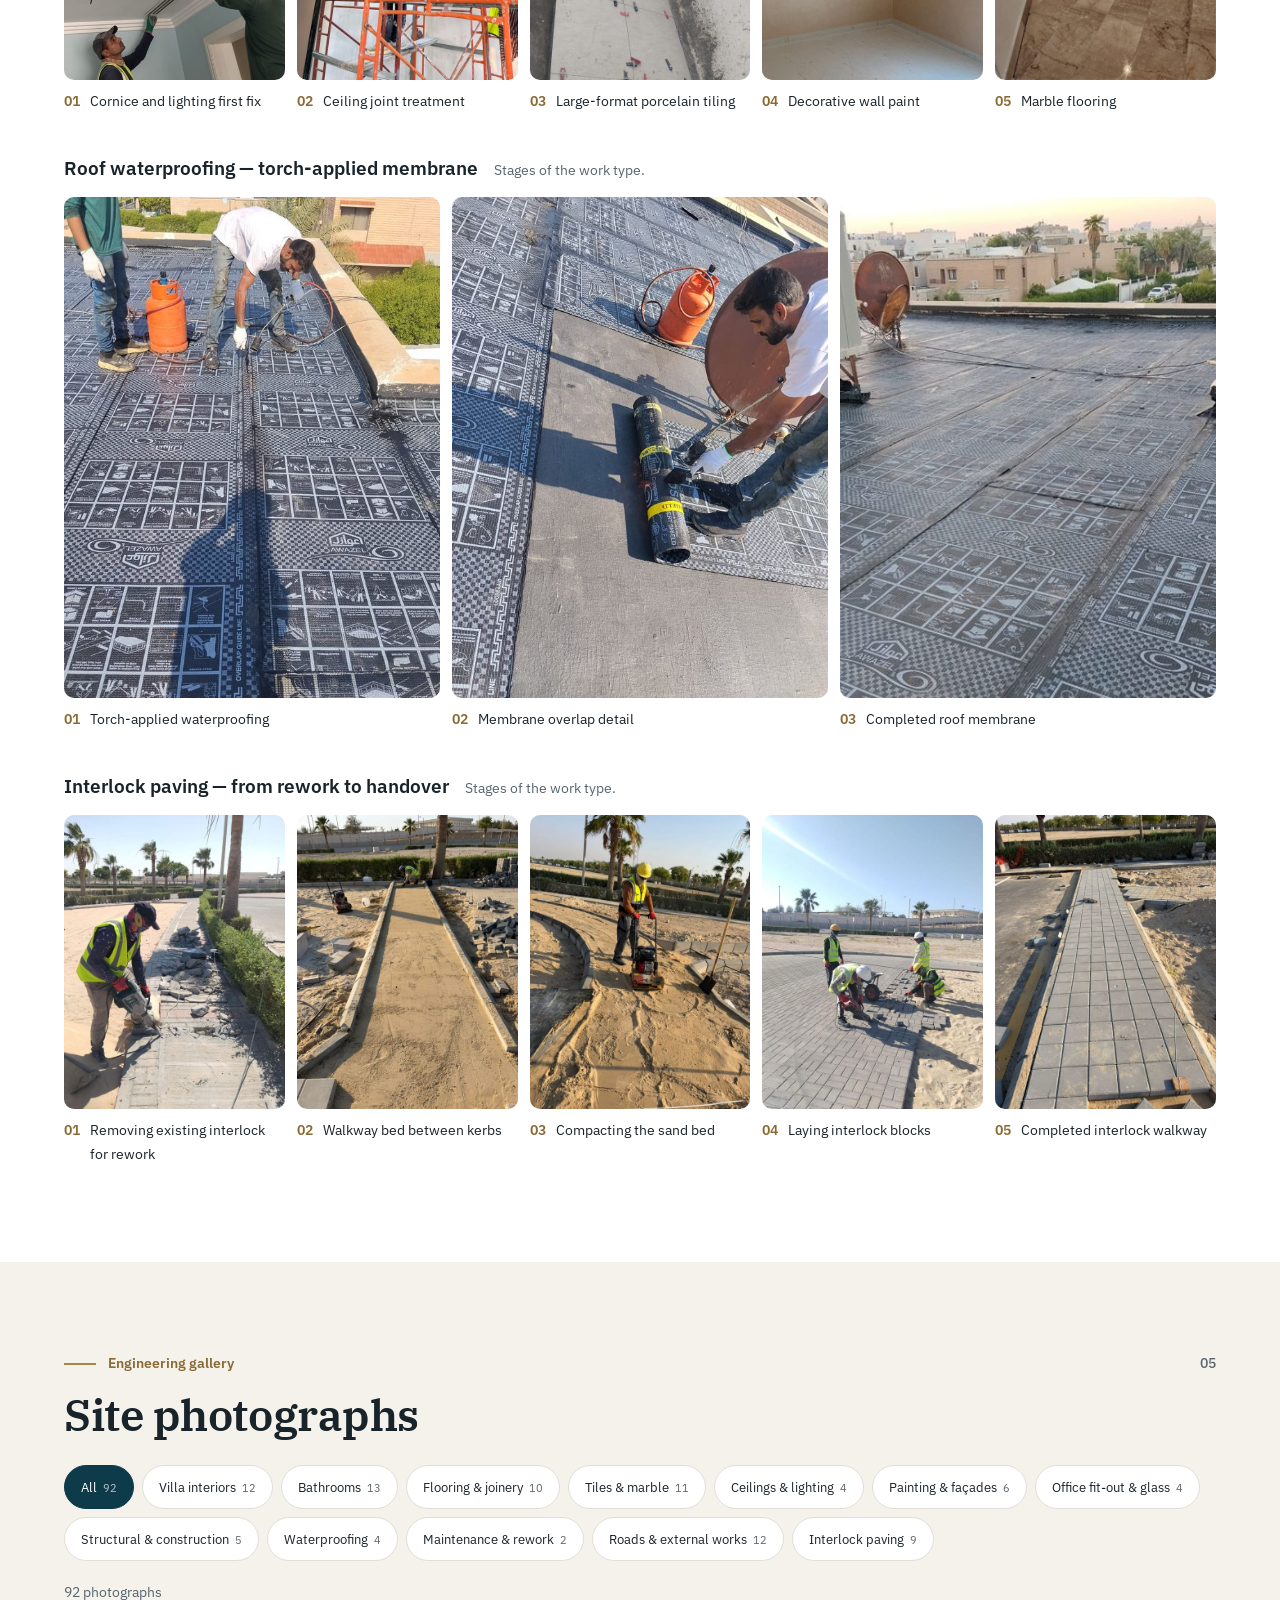
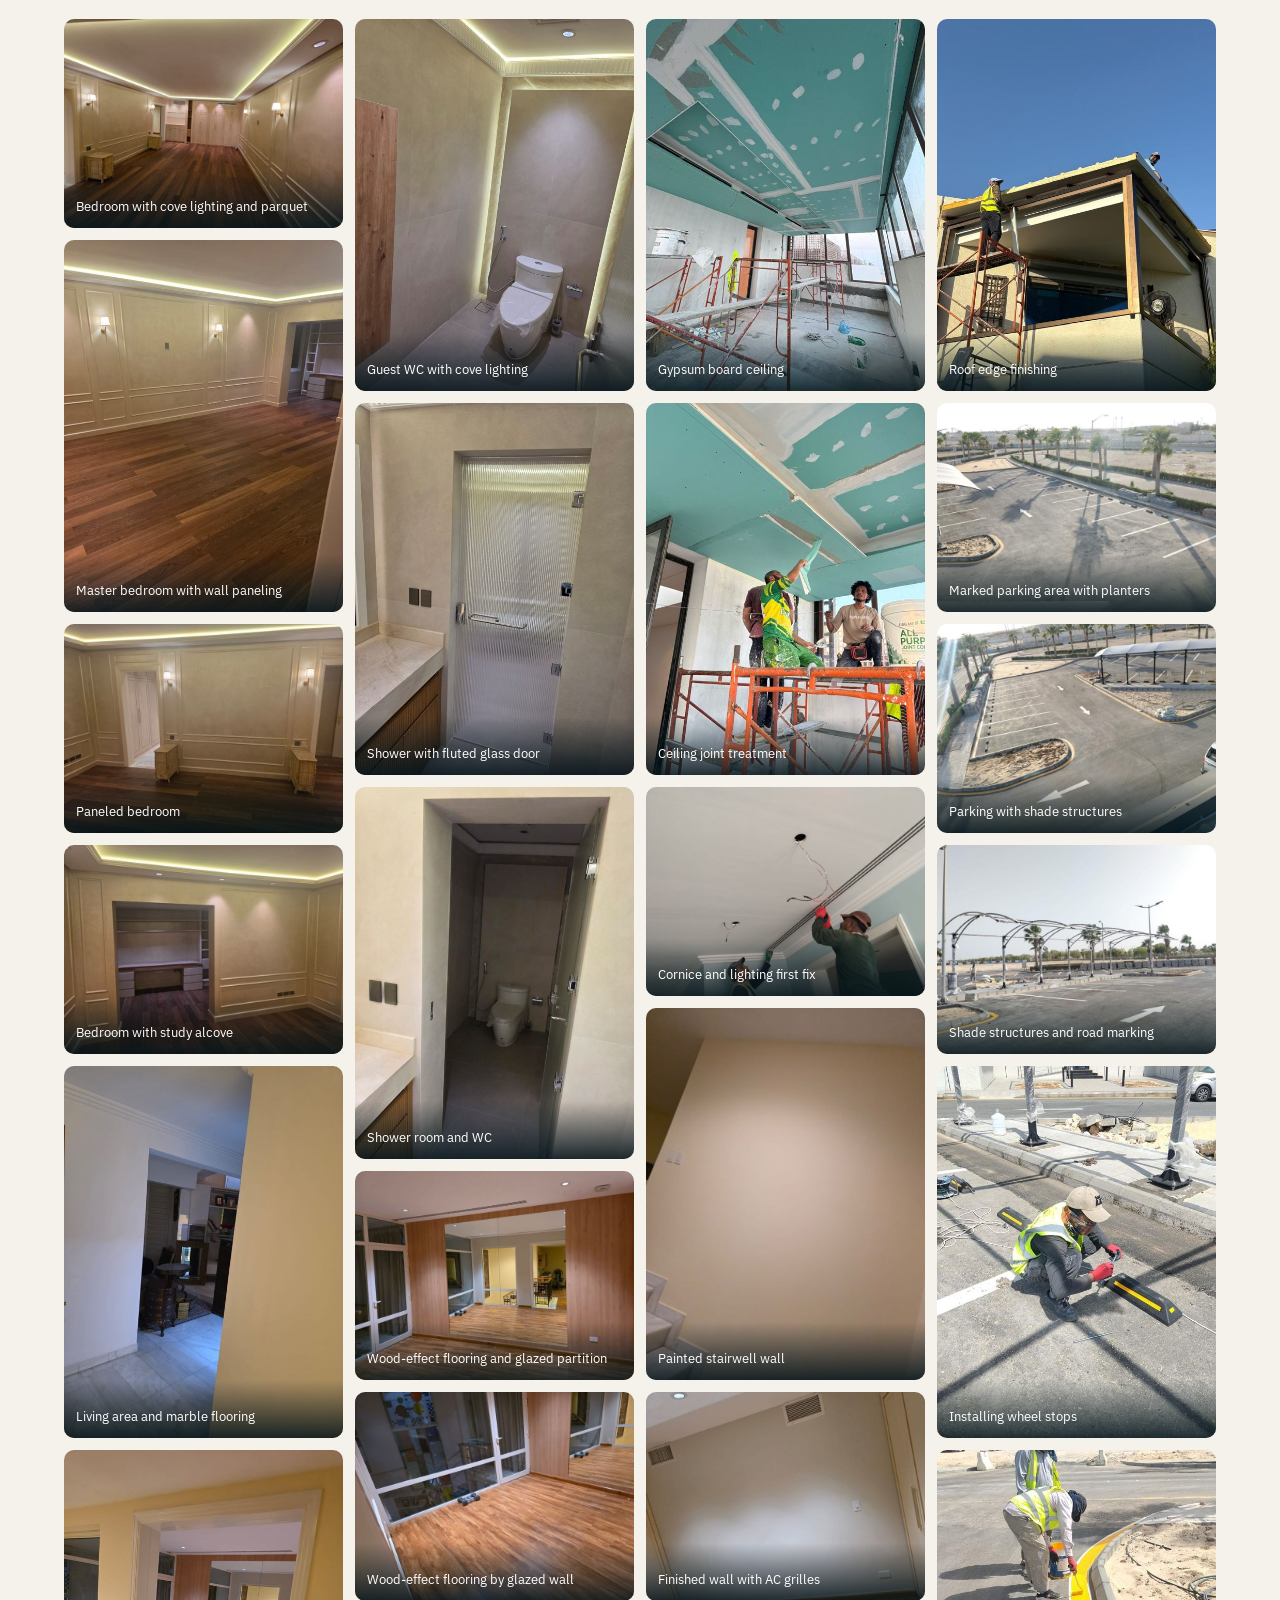
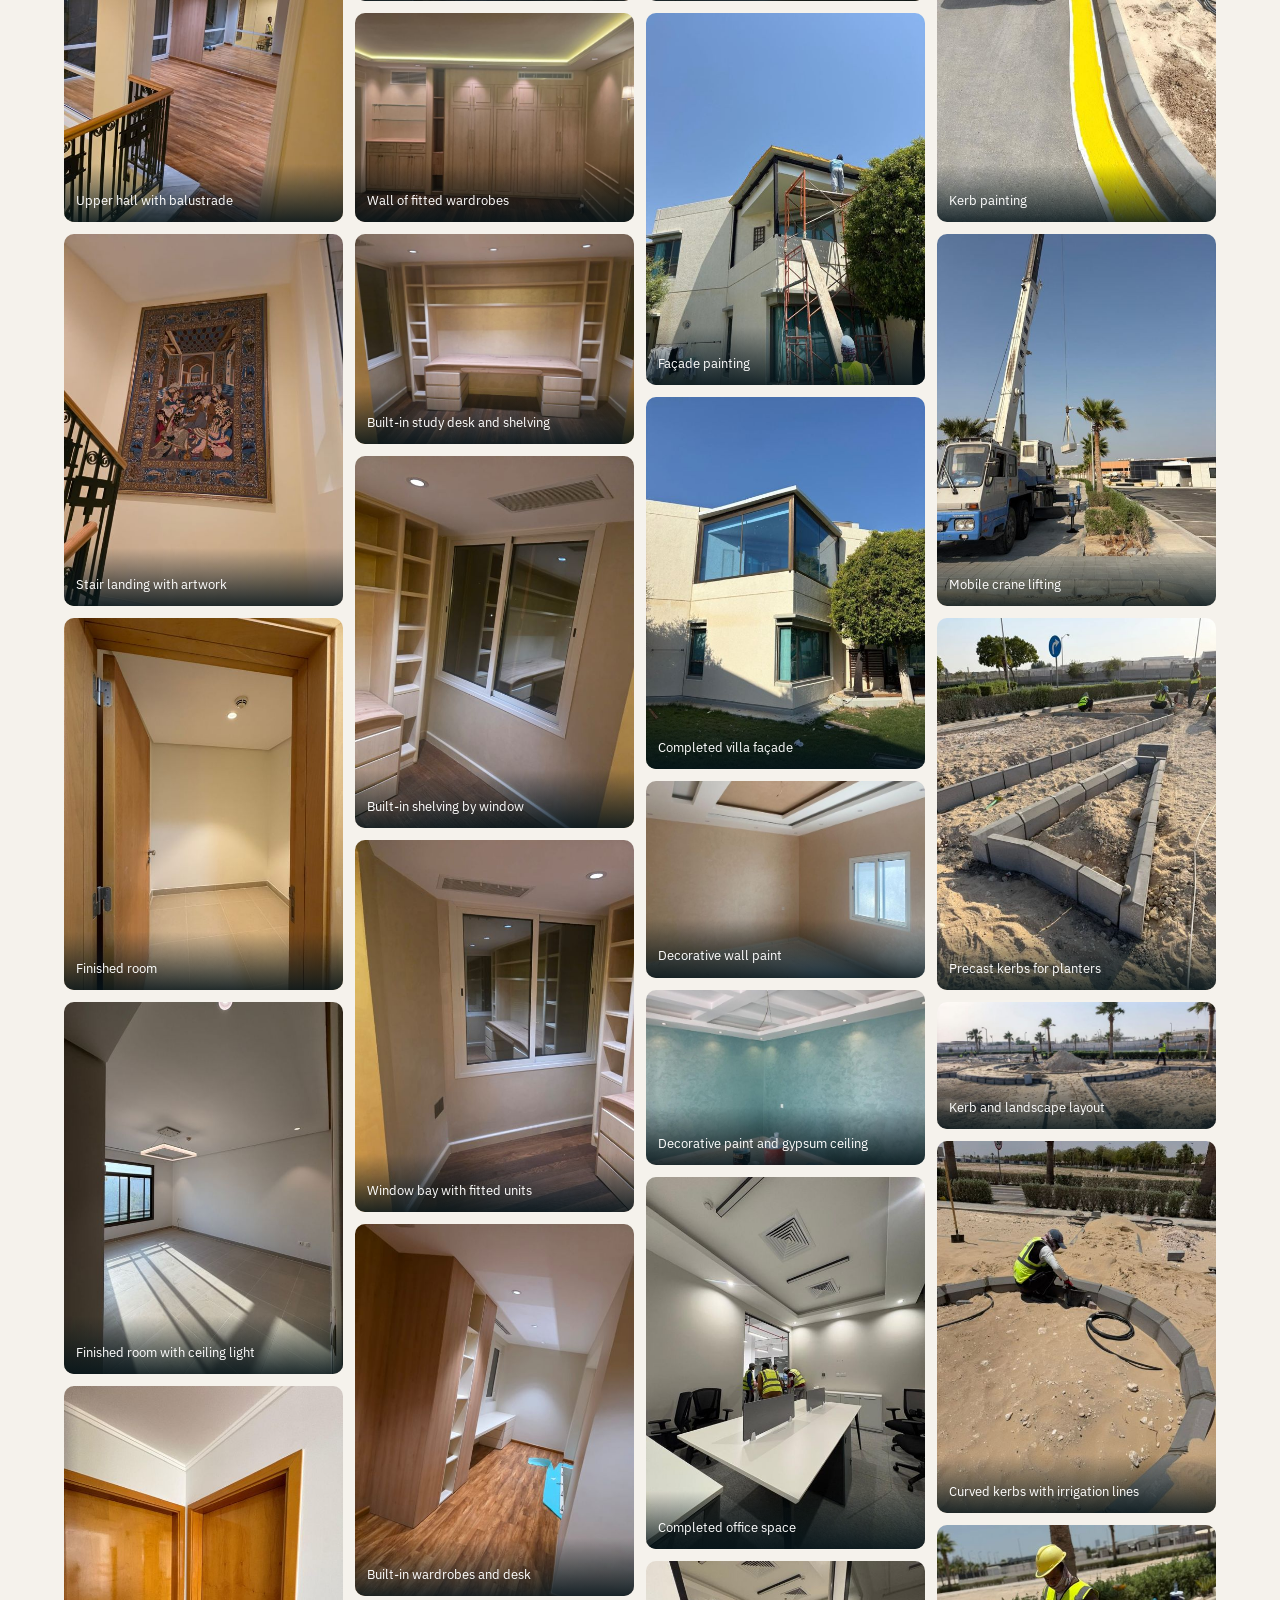
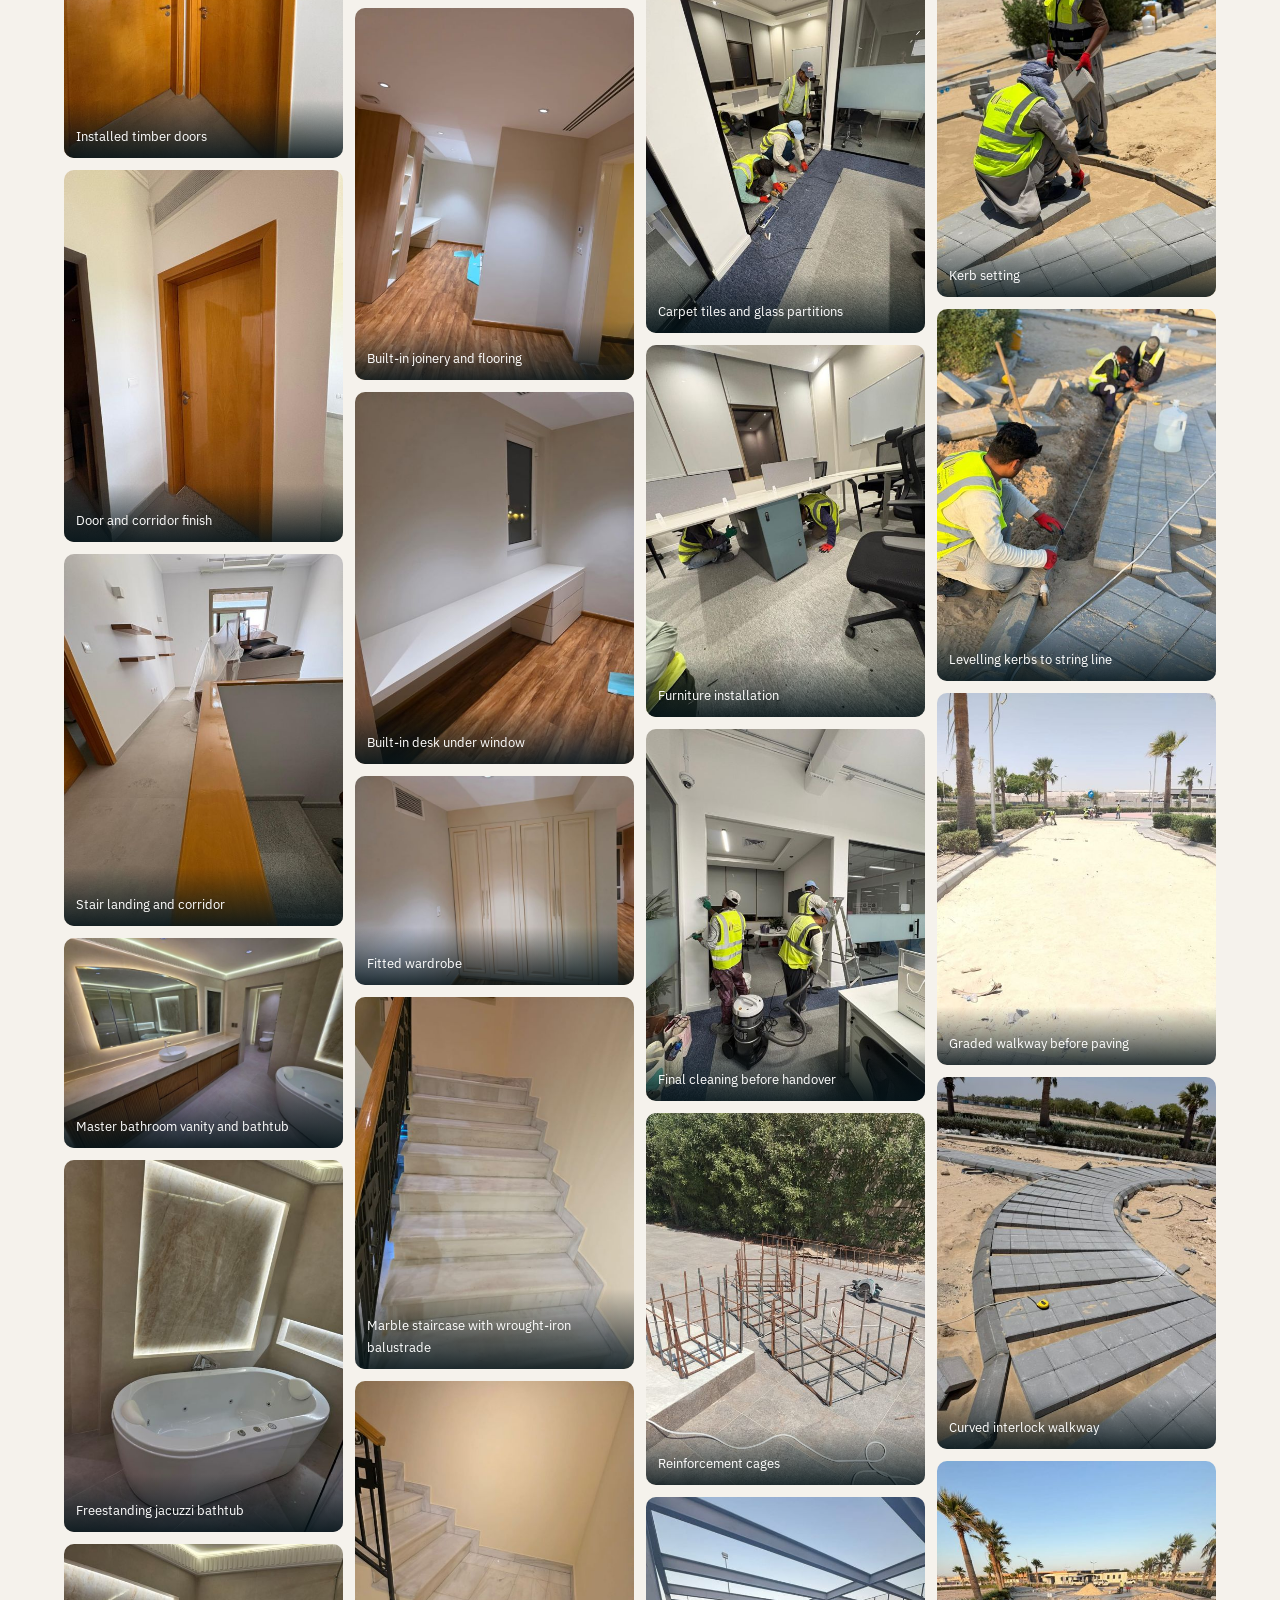
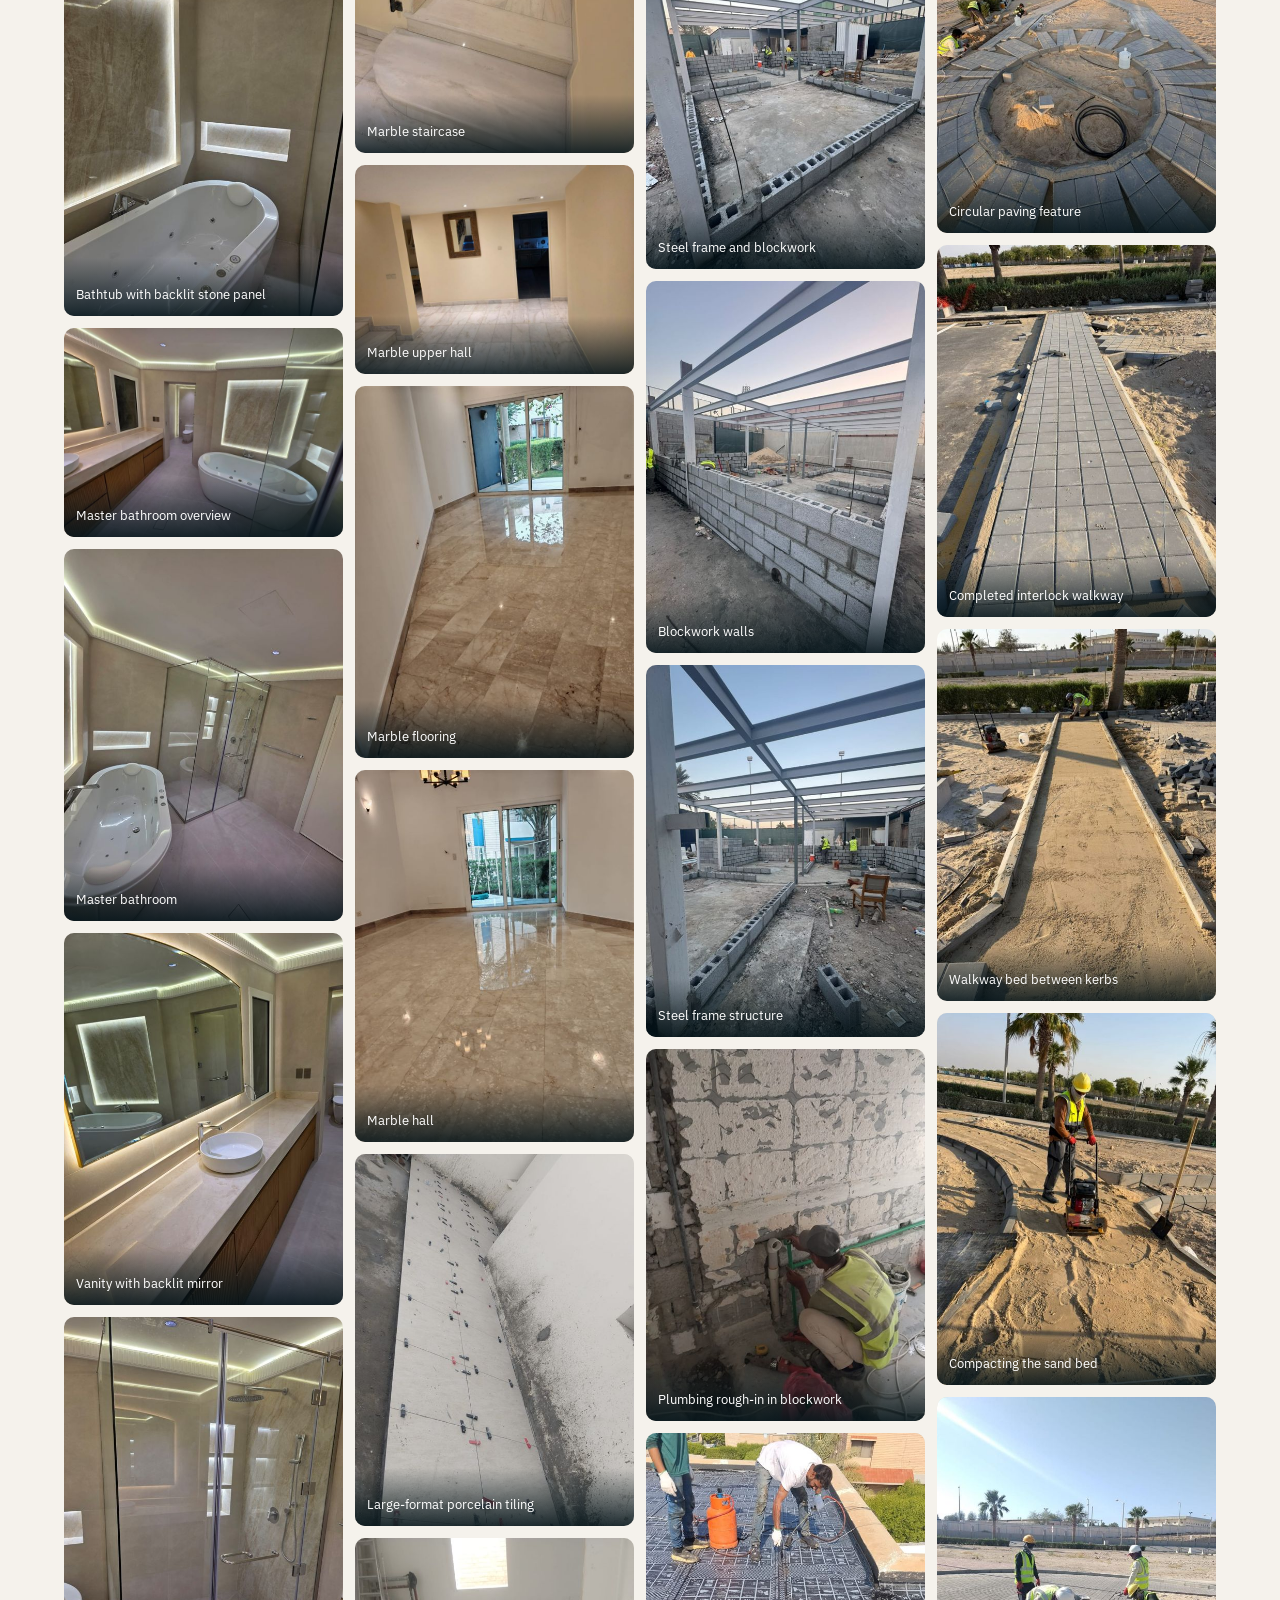
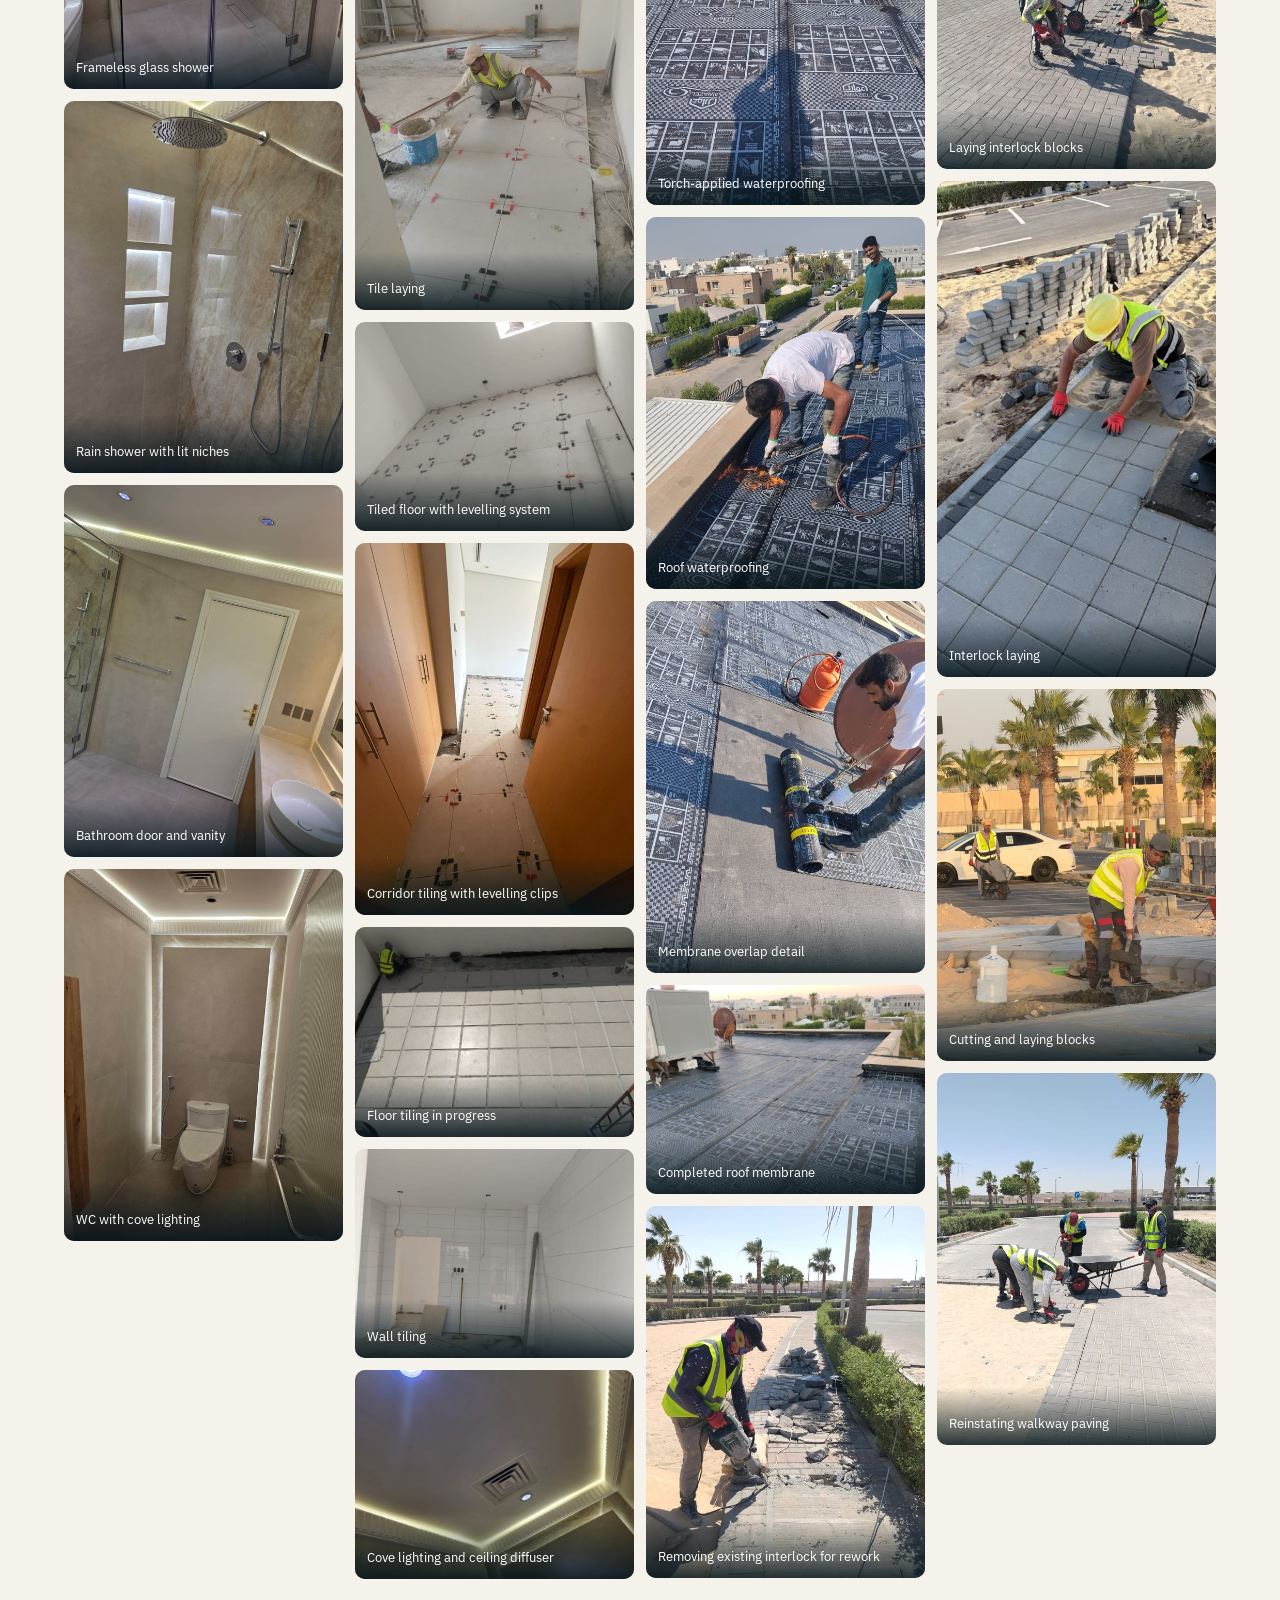
==== commit a0823618: "Language links: ?lang=en / ?lang=ar open that language directly; CV portfolio links use them Co-Auth" ====
--- a/index.html
+++ b/index.html
@@ -10,7 +10,7 @@
 <link rel="preconnect" href="https://fonts.googleapis.com">
 <link rel="preconnect" href="https://fonts.gstatic.com" crossorigin>
 <link href="https://fonts.googleapis.com/css2?family=IBM+Plex+Sans:wght@400;500;600&family=IBM+Plex+Serif:wght@500;600&family=IBM+Plex+Sans+Arabic:wght@400;500;600;700&display=swap" rel="stylesheet">
-<link rel="stylesheet" href="assets/site.css?v=202611271248">
+<link rel="stylesheet" href="assets/site.css?v=202611271256">
 </head>
 <body data-page="home">
 <header>
@@ -27,6 +27,6 @@
 <dialog id="lb"><div class="lb"><img id="lbimg" alt=""><p id="lbcap"></p><div class="lbc"><button id="prev"></button><button id="close"></button><button id="next"></button></div></div></dialog>
 <noscript><p style="padding:24px">Mohamed Abdalrhman Elyas Ahmed — Civil Engineer · eng.mohamed.elyas@gmail.com · +966 50 604 8872</p></noscript>
 
-<script src="assets/app.js?v=202611271248"></script>
+<script src="assets/app.js?v=202611271256"></script>
 </body>
 </html>
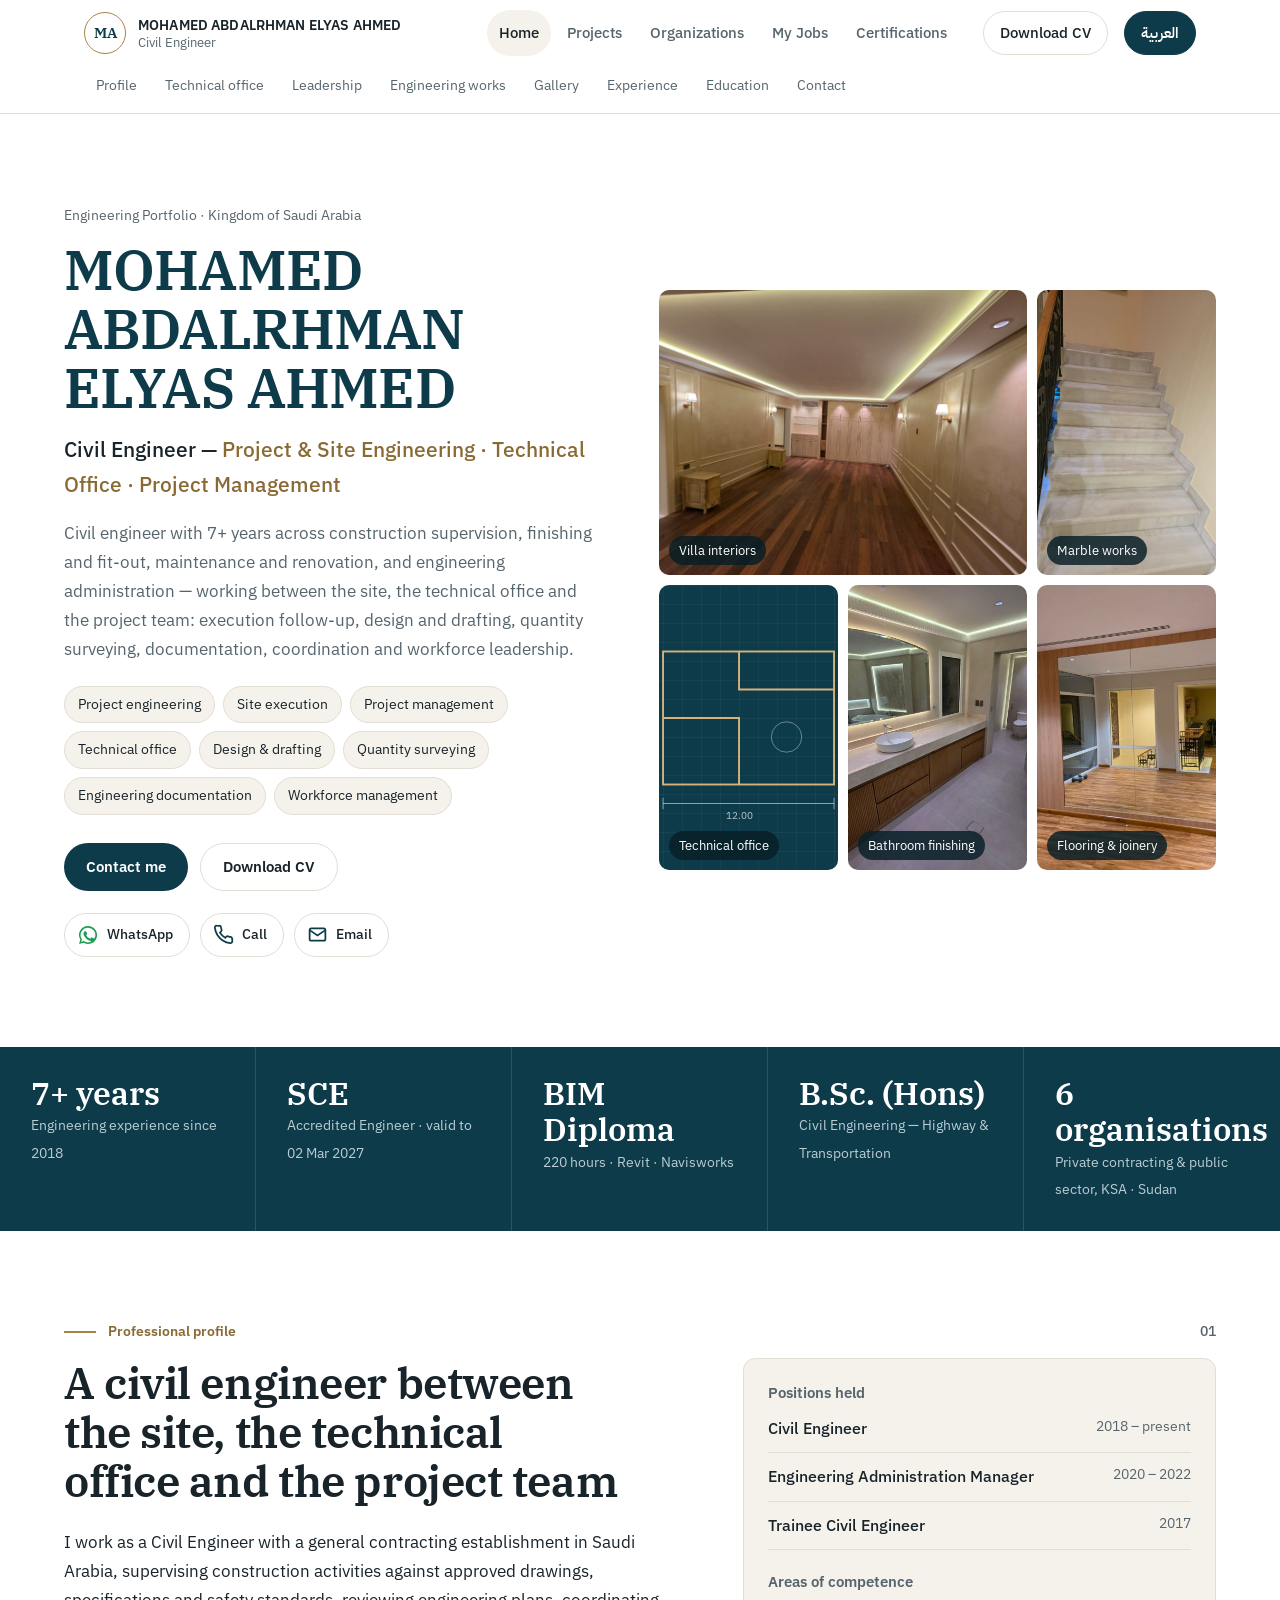
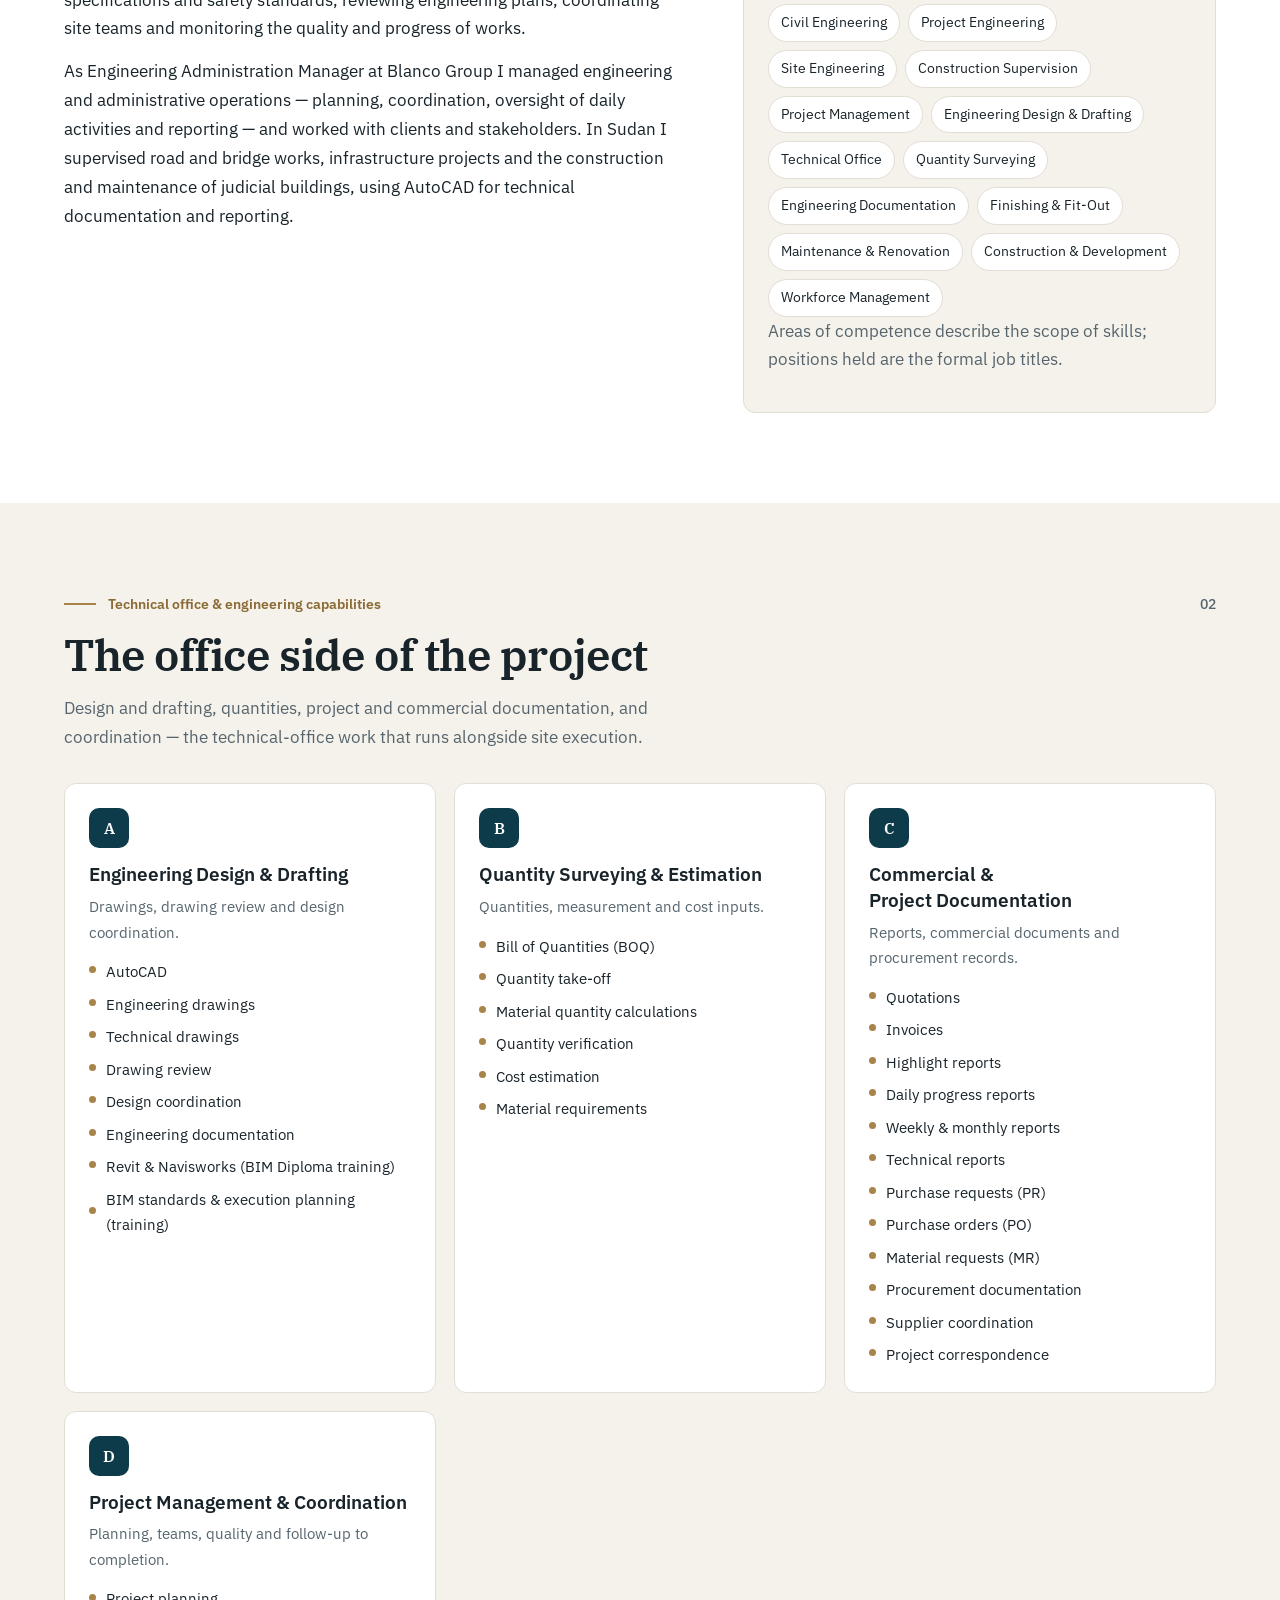
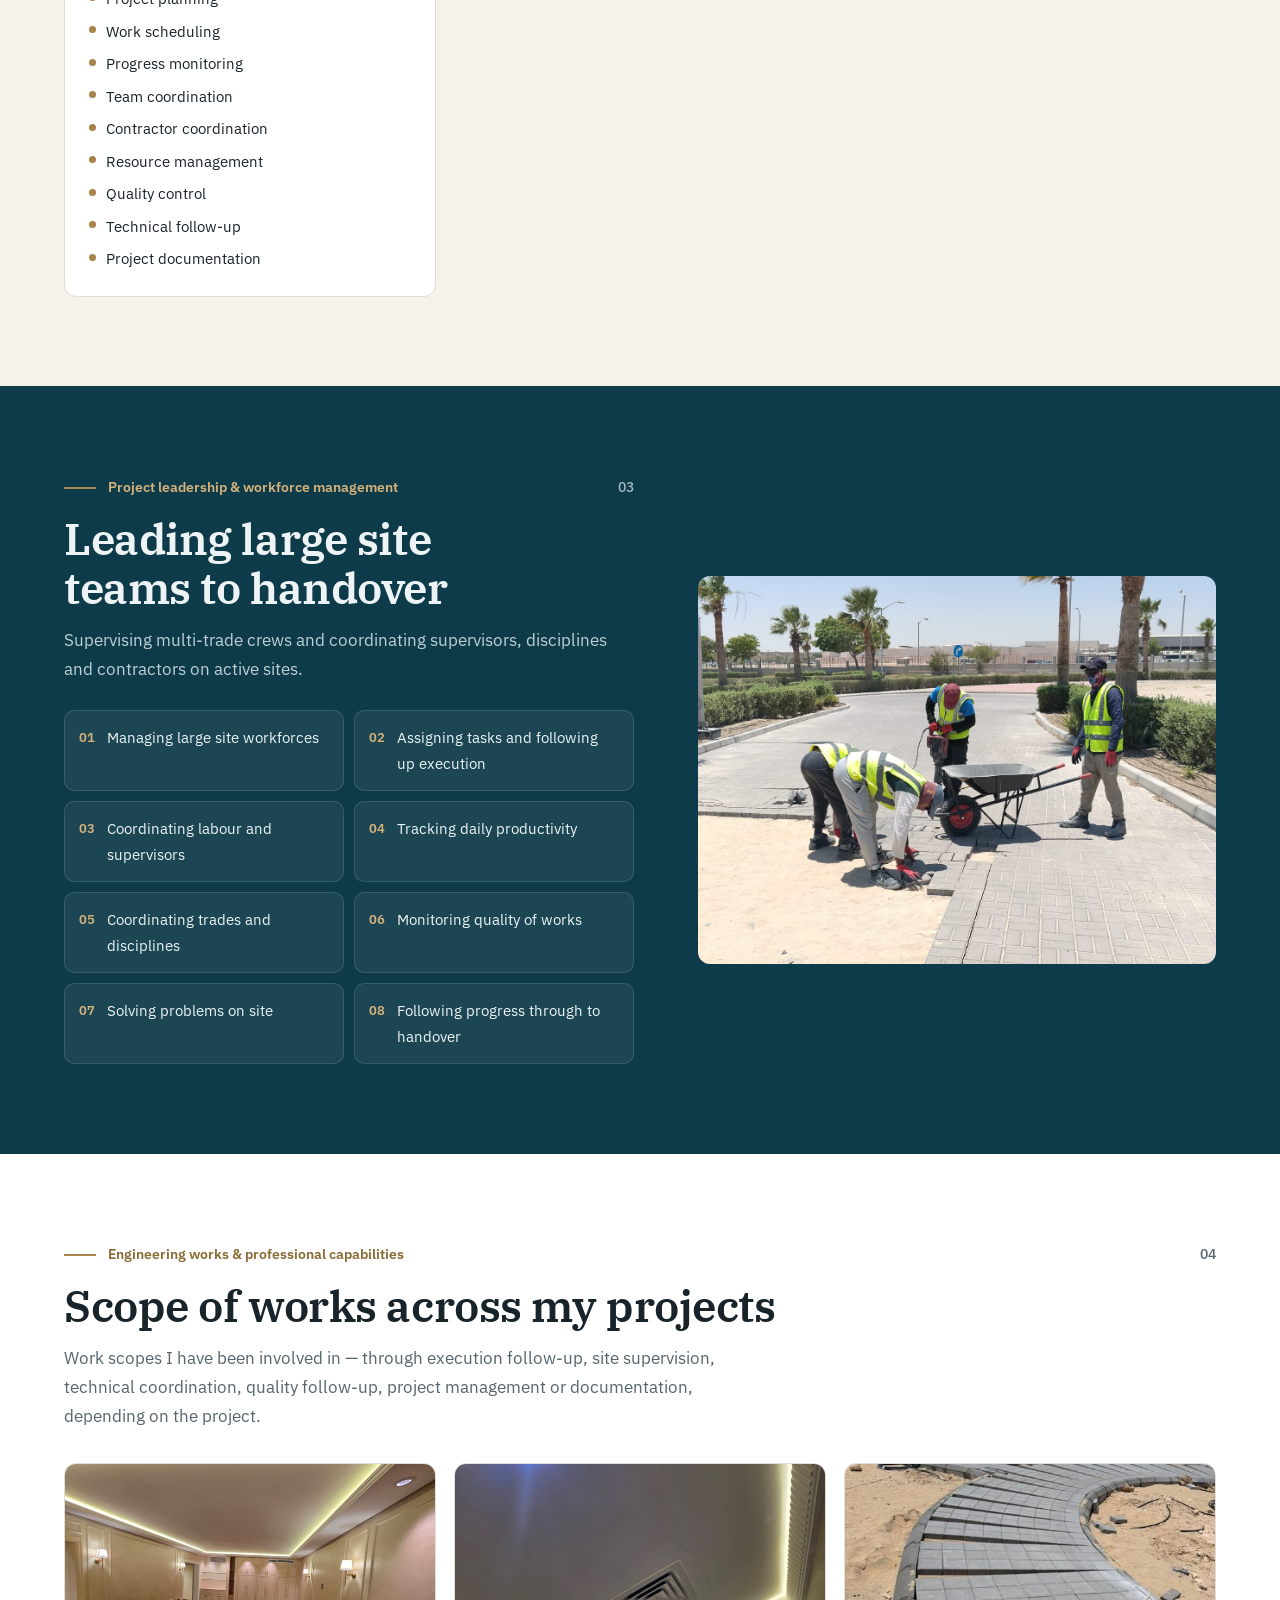
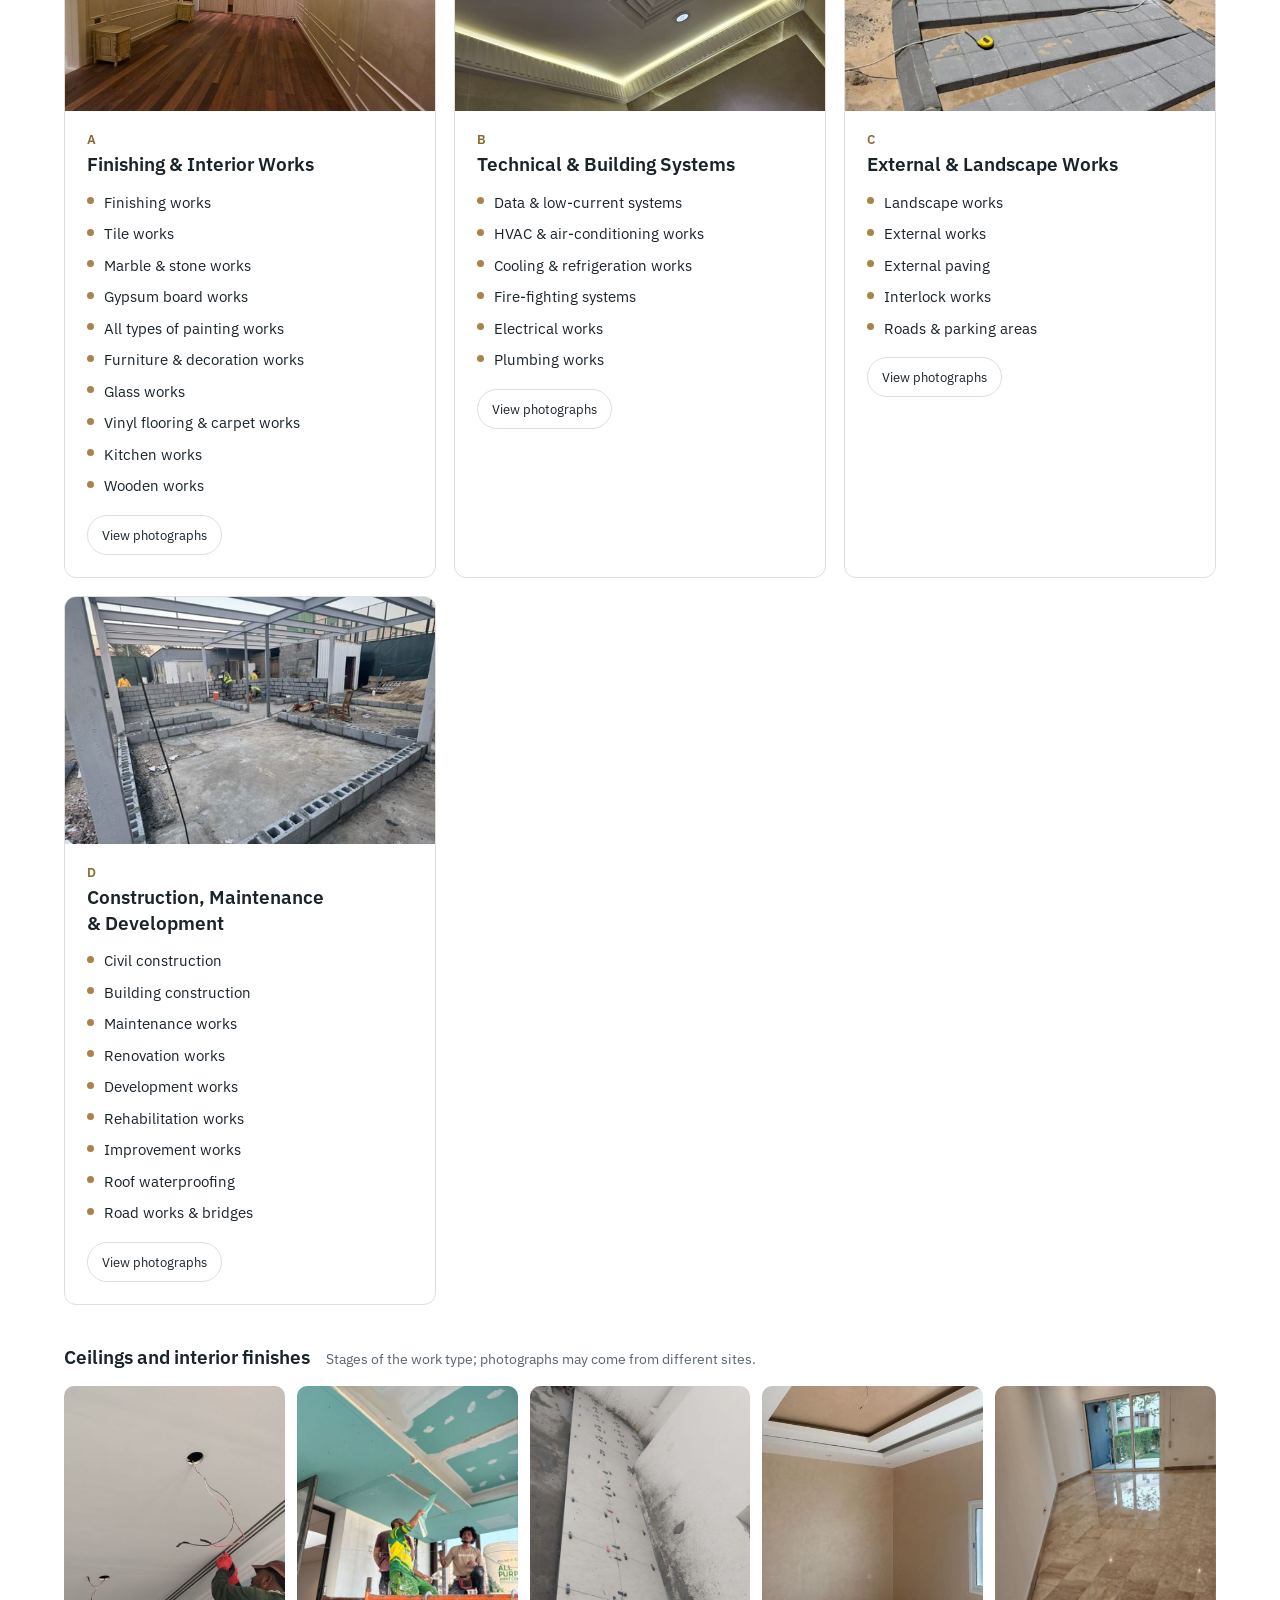
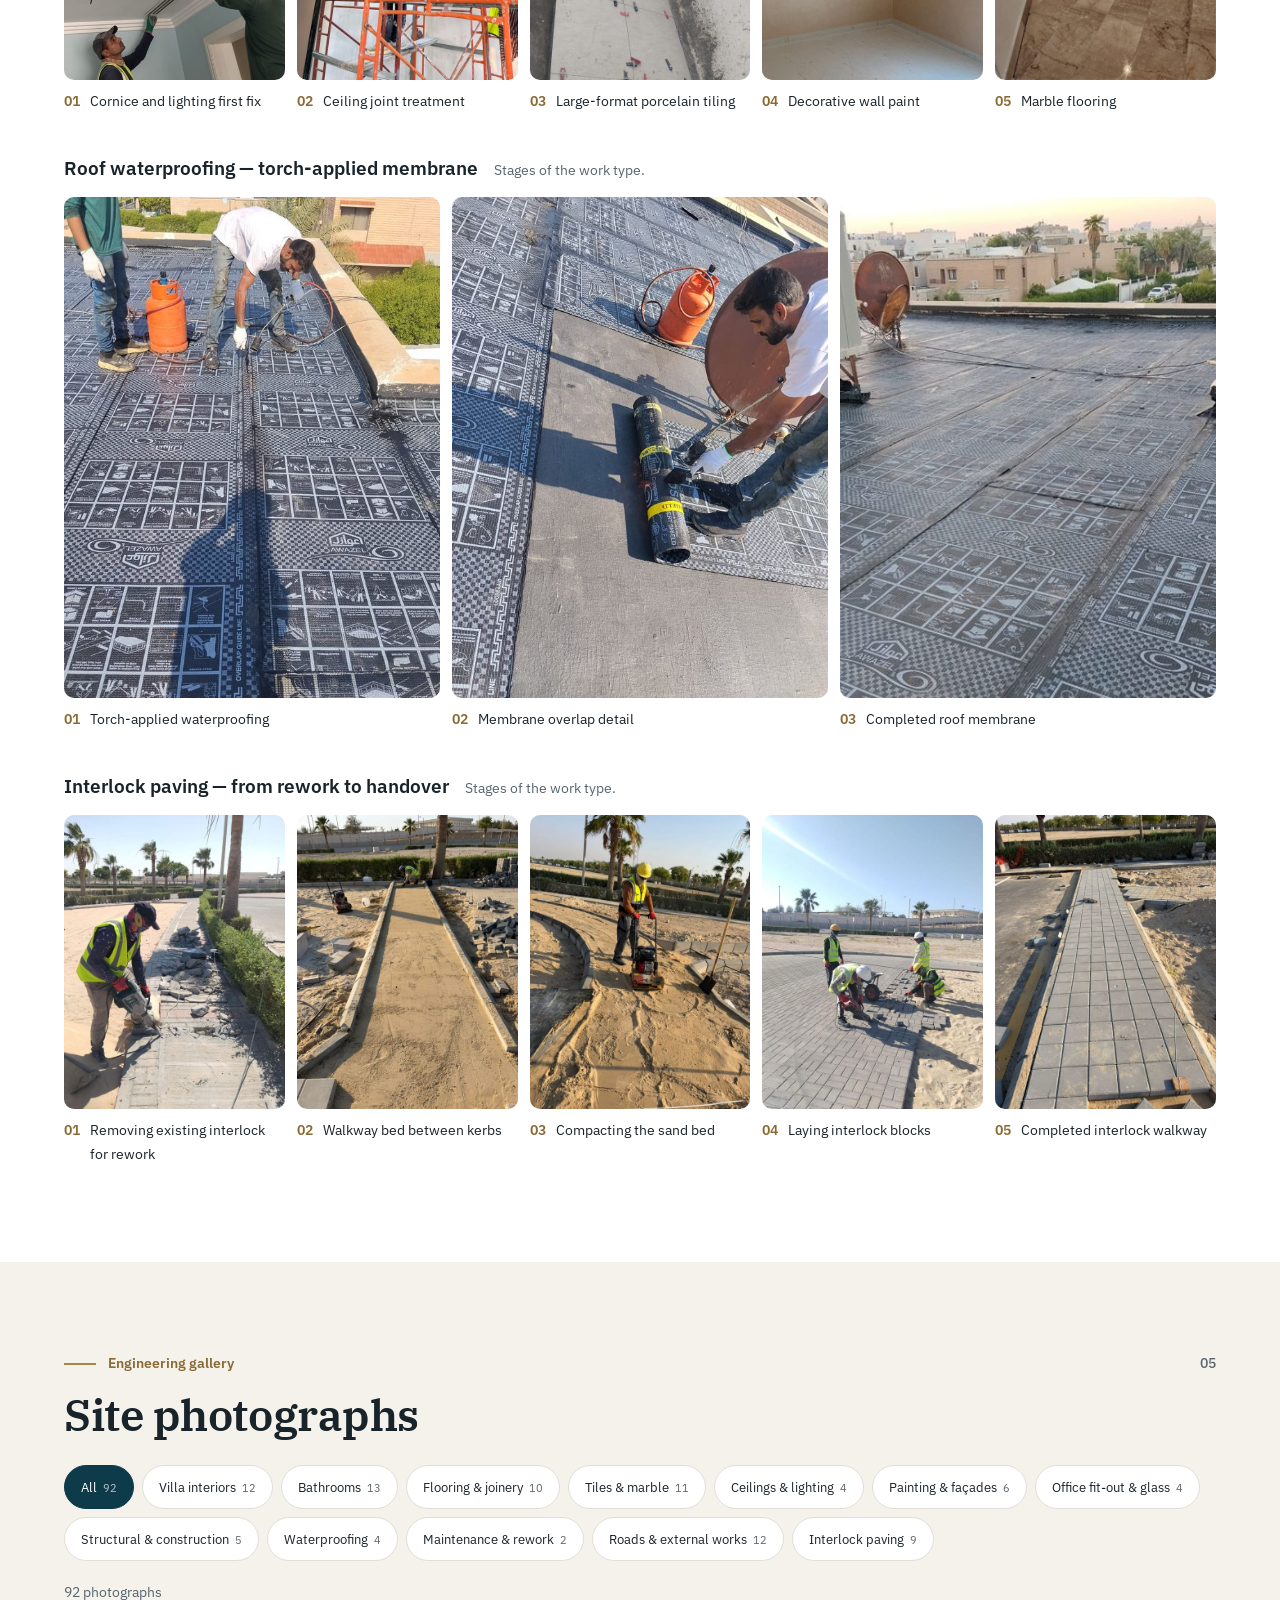
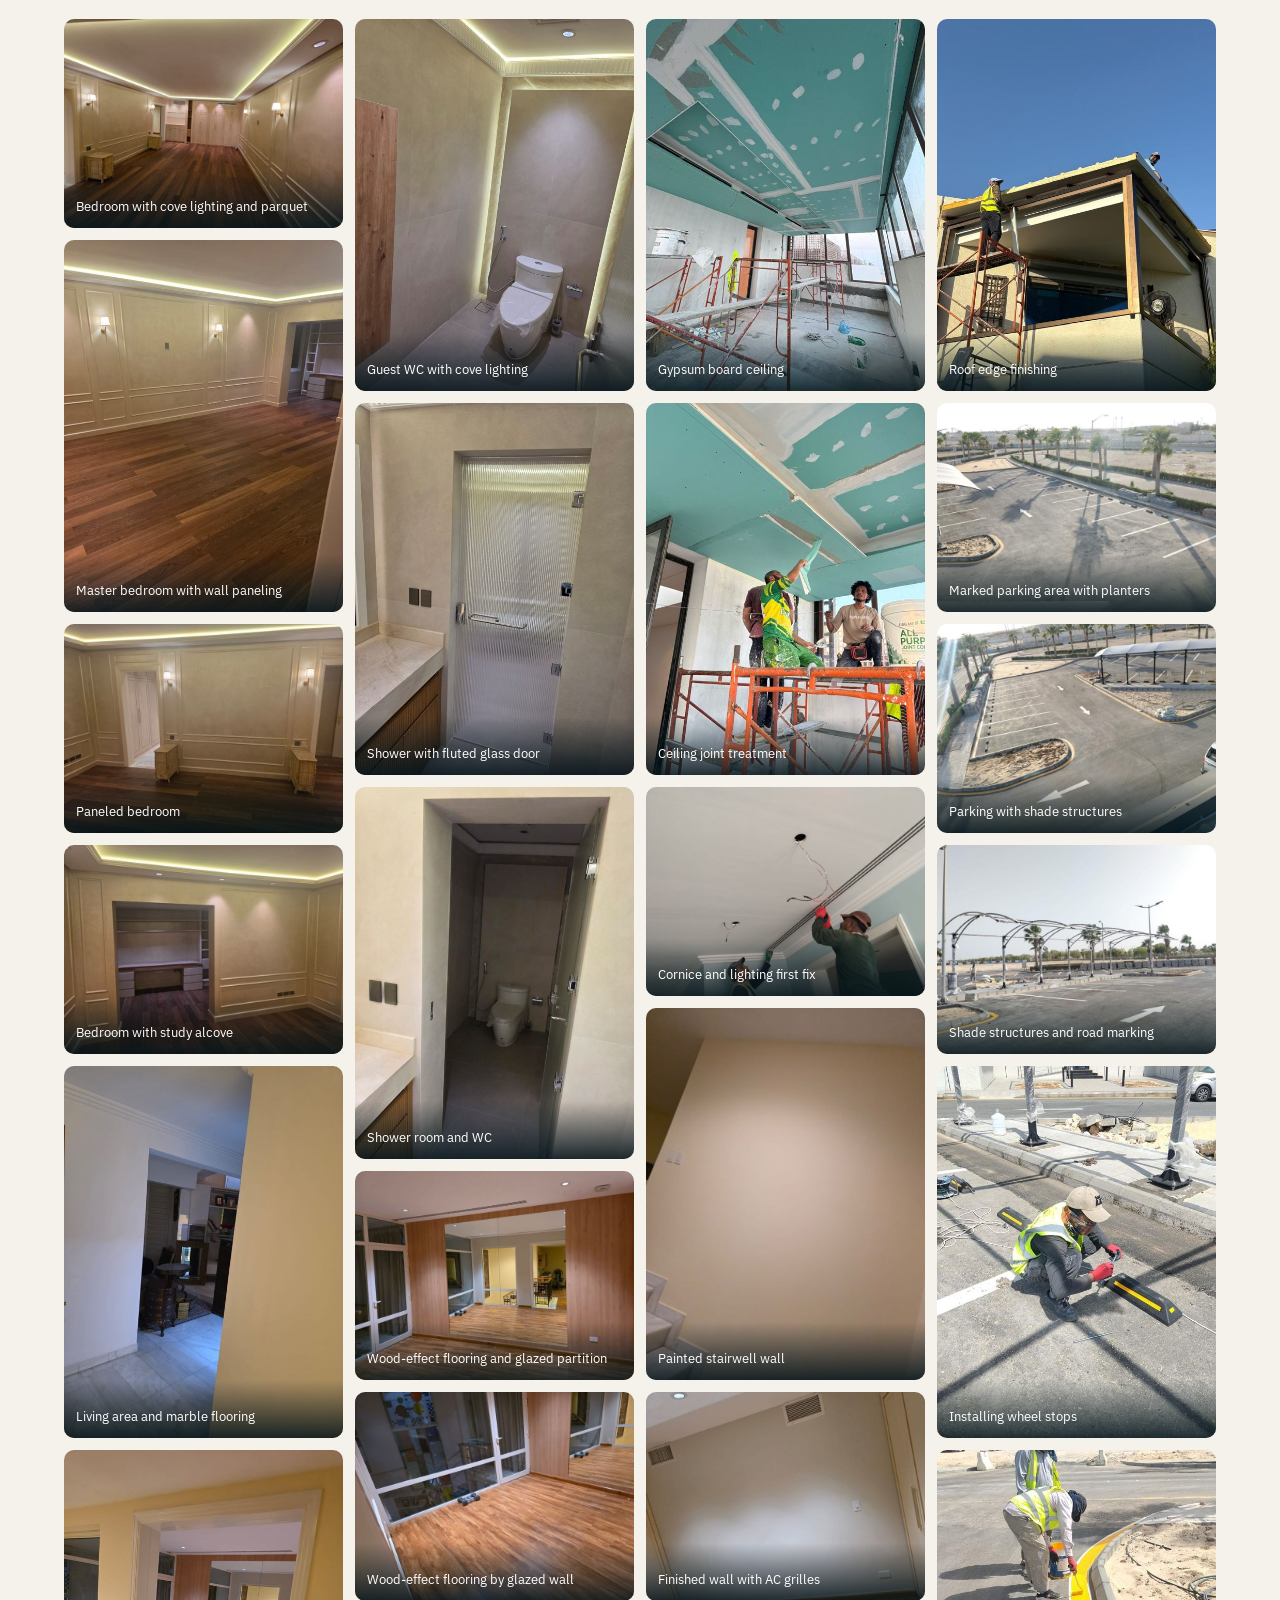
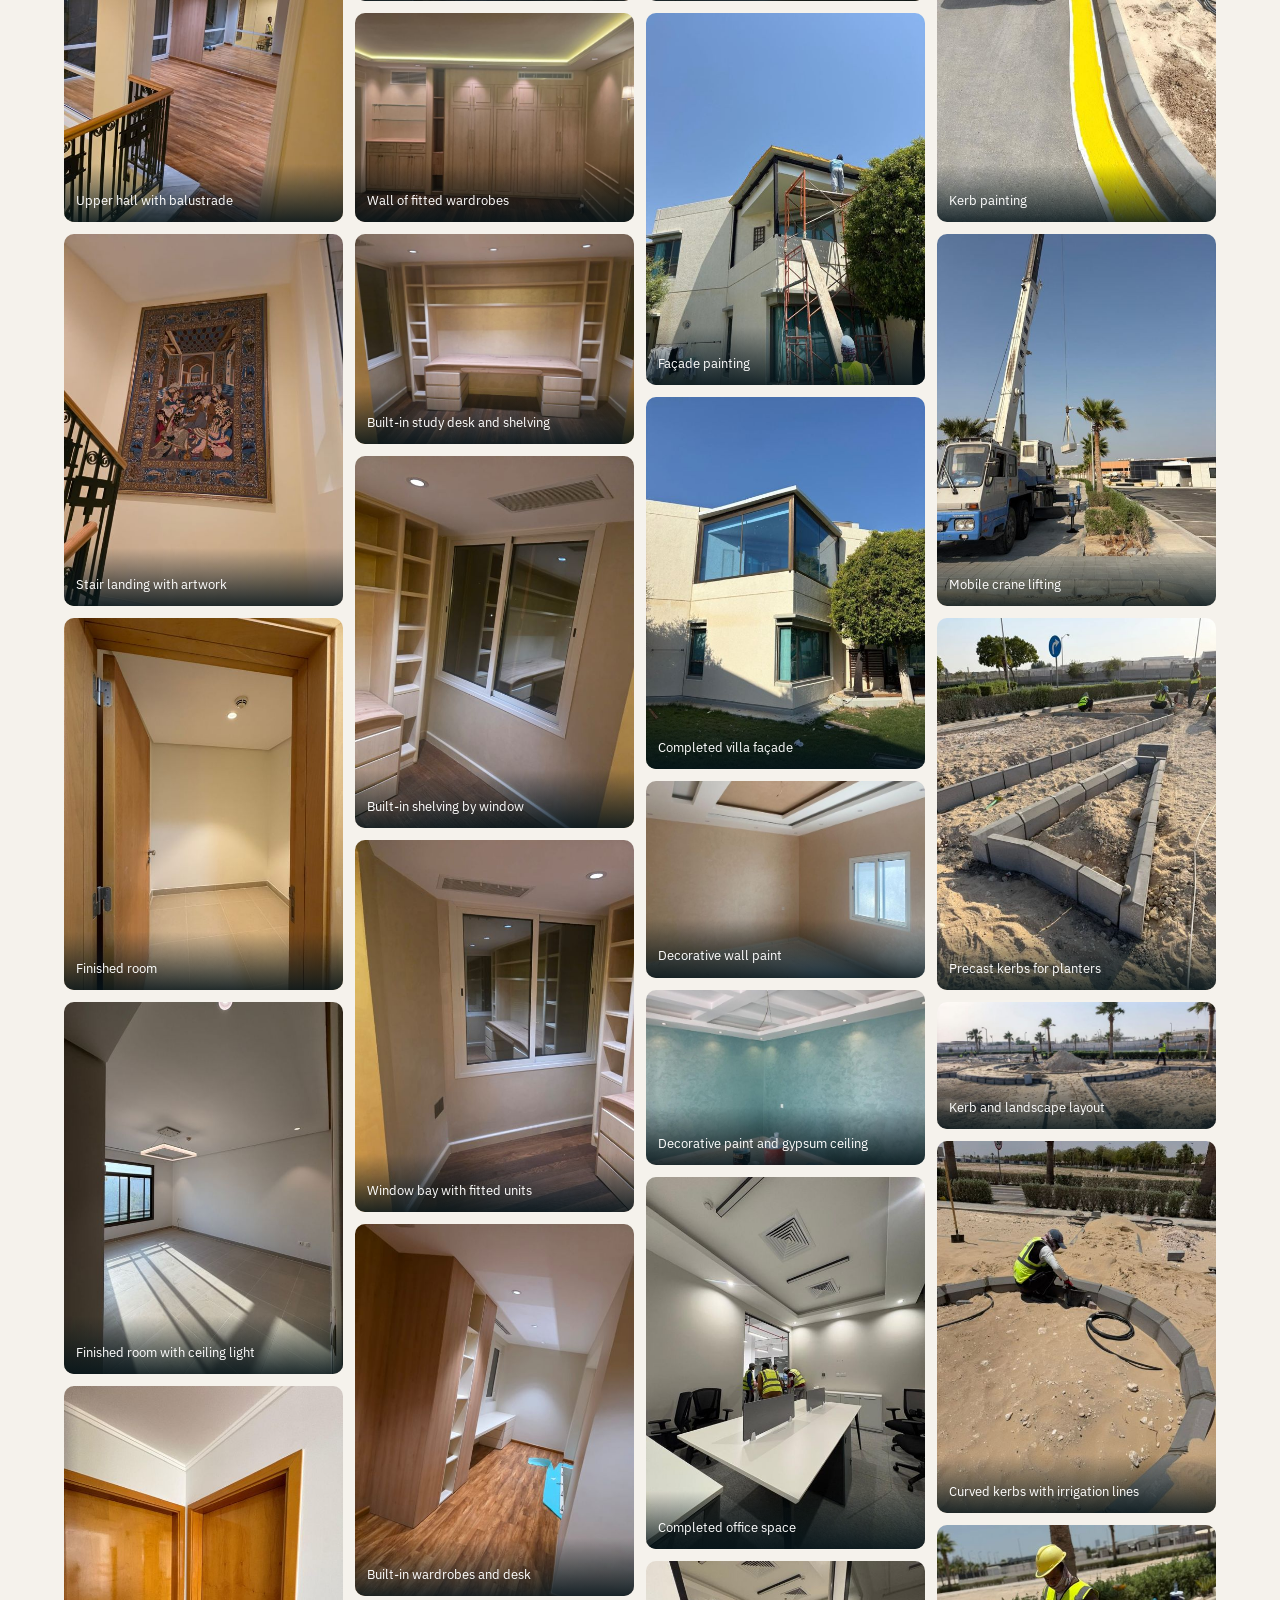
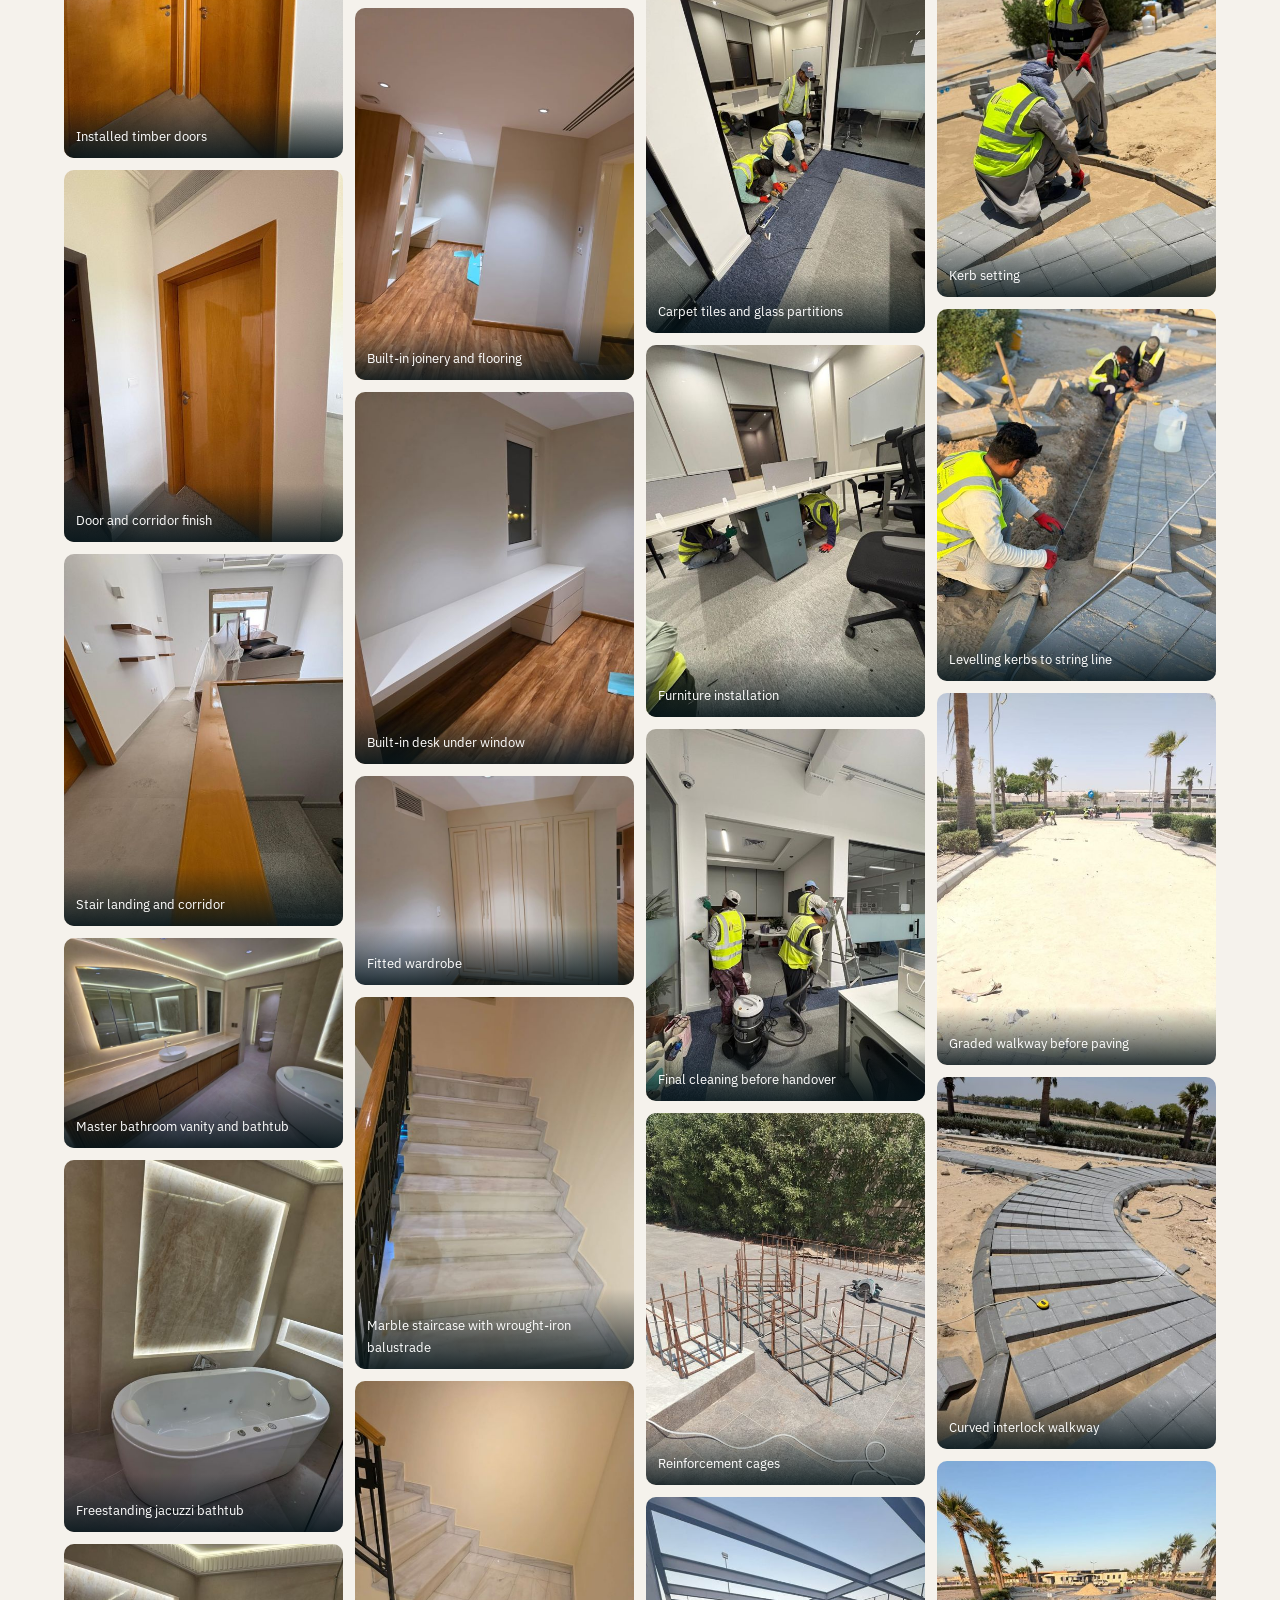
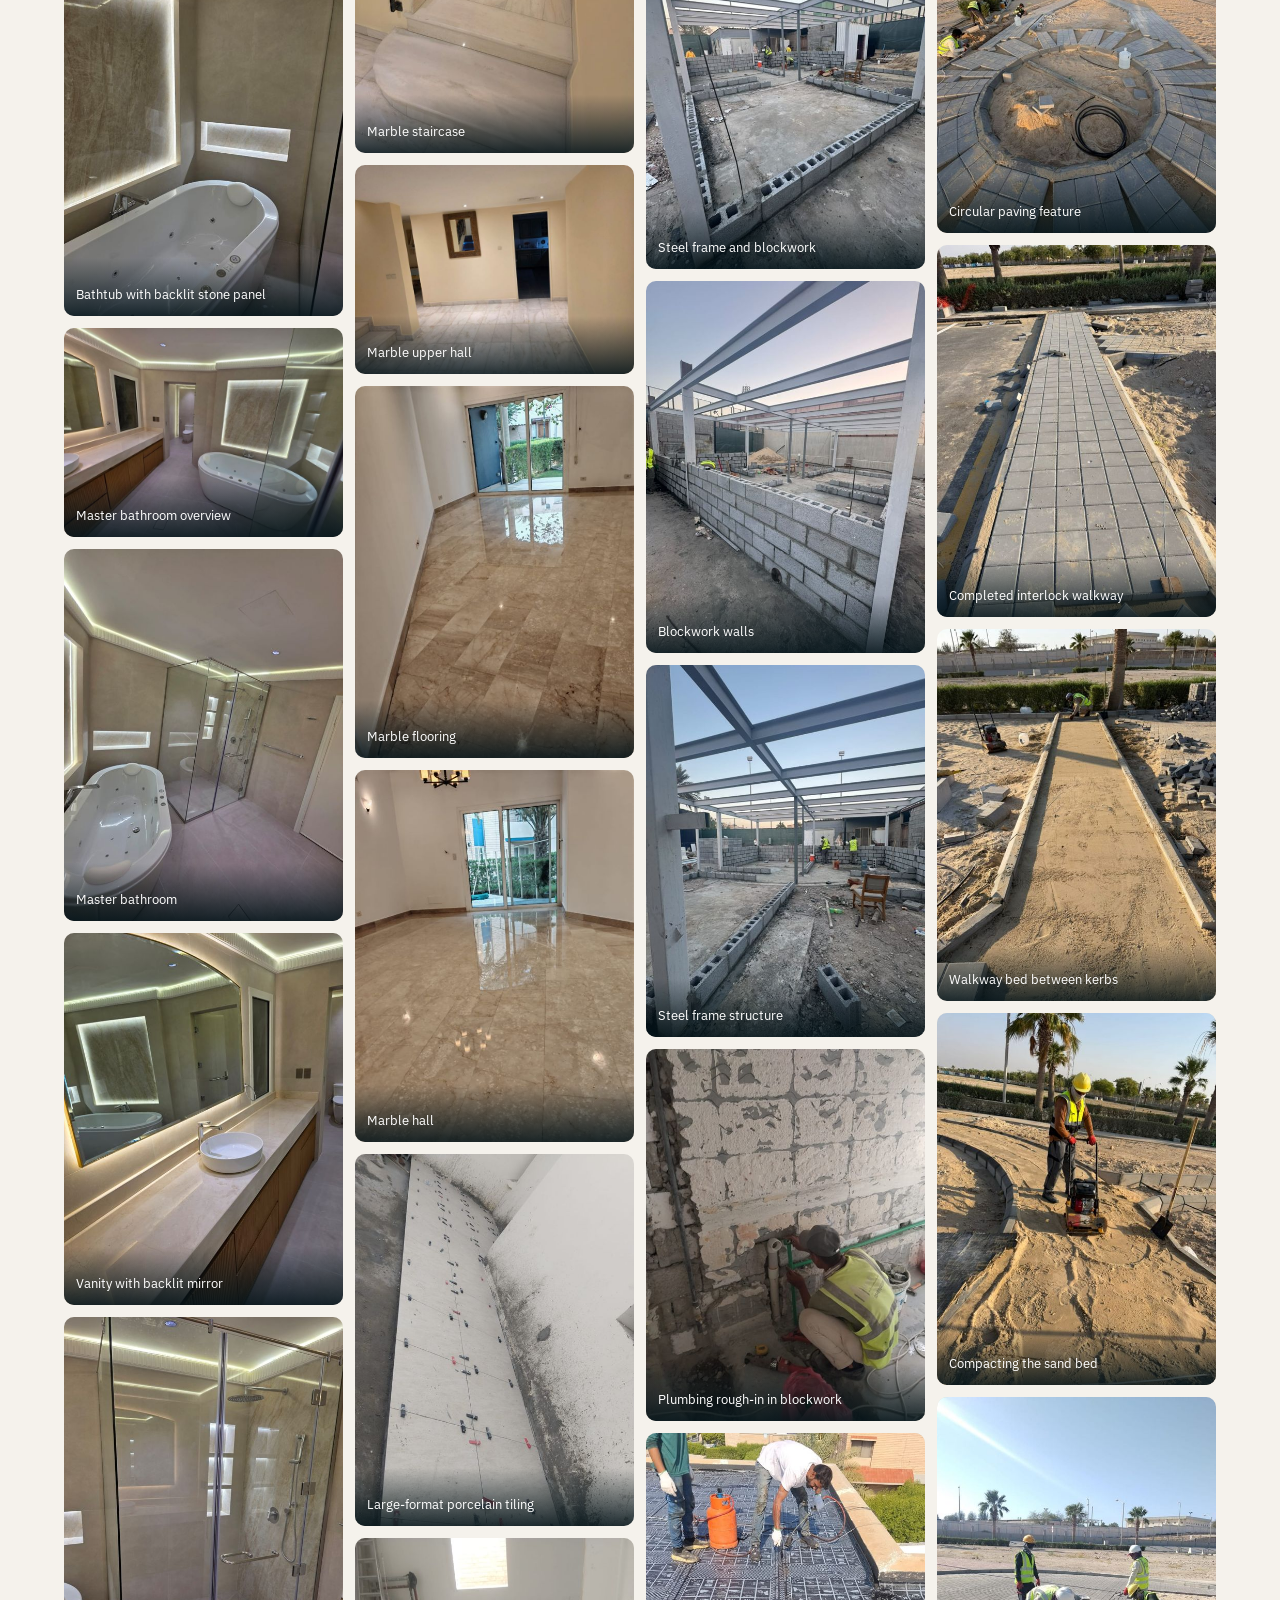
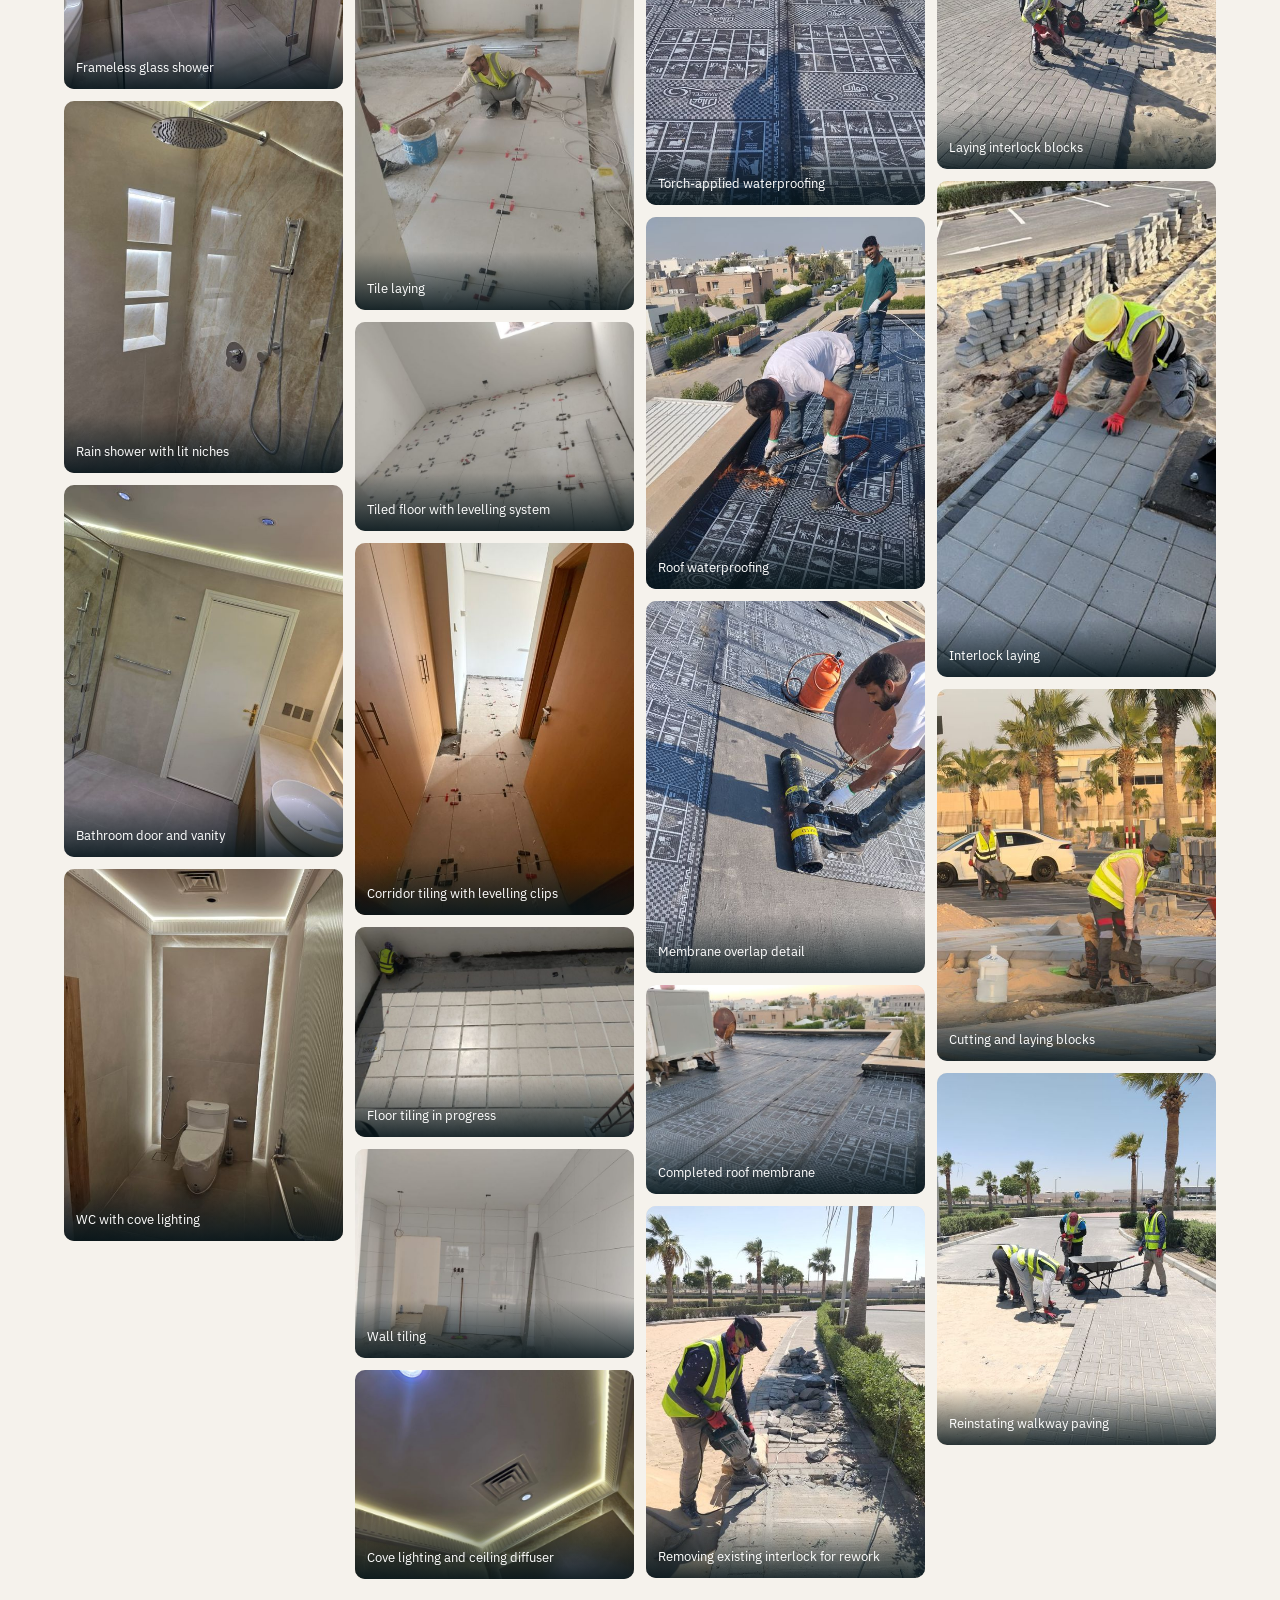
==== commit 918dbf1b: "Certificates: Sudanese Engineering Council registration, JELECOM, Edraak, AREES, Zain; four groups; " ====
--- a/index.html
+++ b/index.html
@@ -10,7 +10,7 @@
 <link rel="preconnect" href="https://fonts.googleapis.com">
 <link rel="preconnect" href="https://fonts.gstatic.com" crossorigin>
 <link href="https://fonts.googleapis.com/css2?family=IBM+Plex+Sans:wght@400;500;600&family=IBM+Plex+Serif:wght@500;600&family=IBM+Plex+Sans+Arabic:wght@400;500;600;700&display=swap" rel="stylesheet">
-<link rel="stylesheet" href="assets/site.css?v=202611271256">
+<link rel="stylesheet" href="assets/site.css?v=202611271659">
 </head>
 <body data-page="home">
 <header>
@@ -27,6 +27,6 @@
 <dialog id="lb"><div class="lb"><img id="lbimg" alt=""><p id="lbcap"></p><div class="lbc"><button id="prev"></button><button id="close"></button><button id="next"></button></div></div></dialog>
 <noscript><p style="padding:24px">Mohamed Abdalrhman Elyas Ahmed — Civil Engineer · eng.mohamed.elyas@gmail.com · +966 50 604 8872</p></noscript>
 
-<script src="assets/app.js?v=202611271256"></script>
+<script src="assets/app.js?v=202611271659"></script>
 </body>
 </html>
--- a/assets/site.css
+++ b/assets/site.css
@@ -326,3 +326,5 @@
 @media(max-width:1100px){.facts{grid-template-columns:repeat(3,minmax(0,1fr))}.facts div{border-bottom:1px solid rgba(255,255,255,.12)}}
 @media(max-width:860px){.facts{grid-template-columns:repeat(2,minmax(0,1fr))}.facts div:last-child{grid-column:span 2}.facts div:nth-child(2n){border-inline-end:0}}
 .pages a{flex:none}
+.csub{margin:26px 0 12px;font-size:14px;font-weight:600;color:var(--mute);letter-spacing:.02em}
+.cmeta b{font-weight:600;color:var(--ink)}
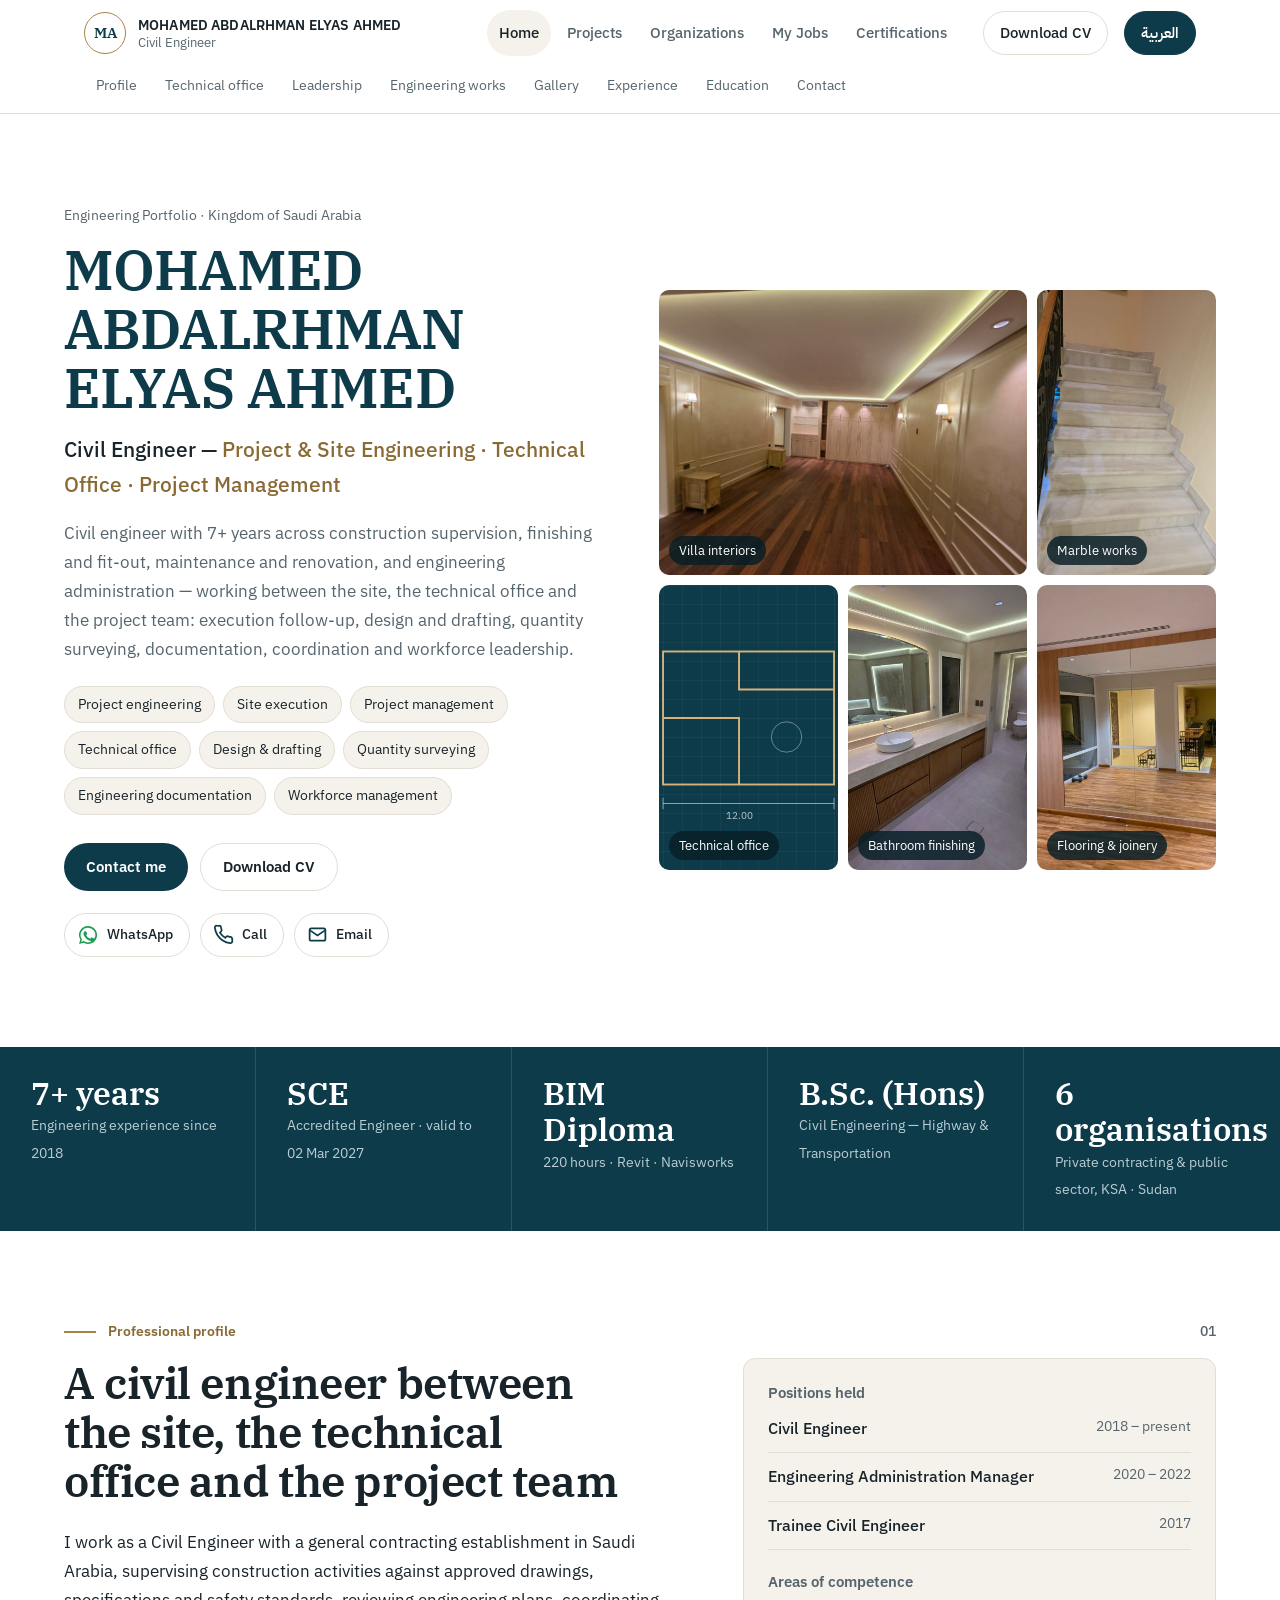
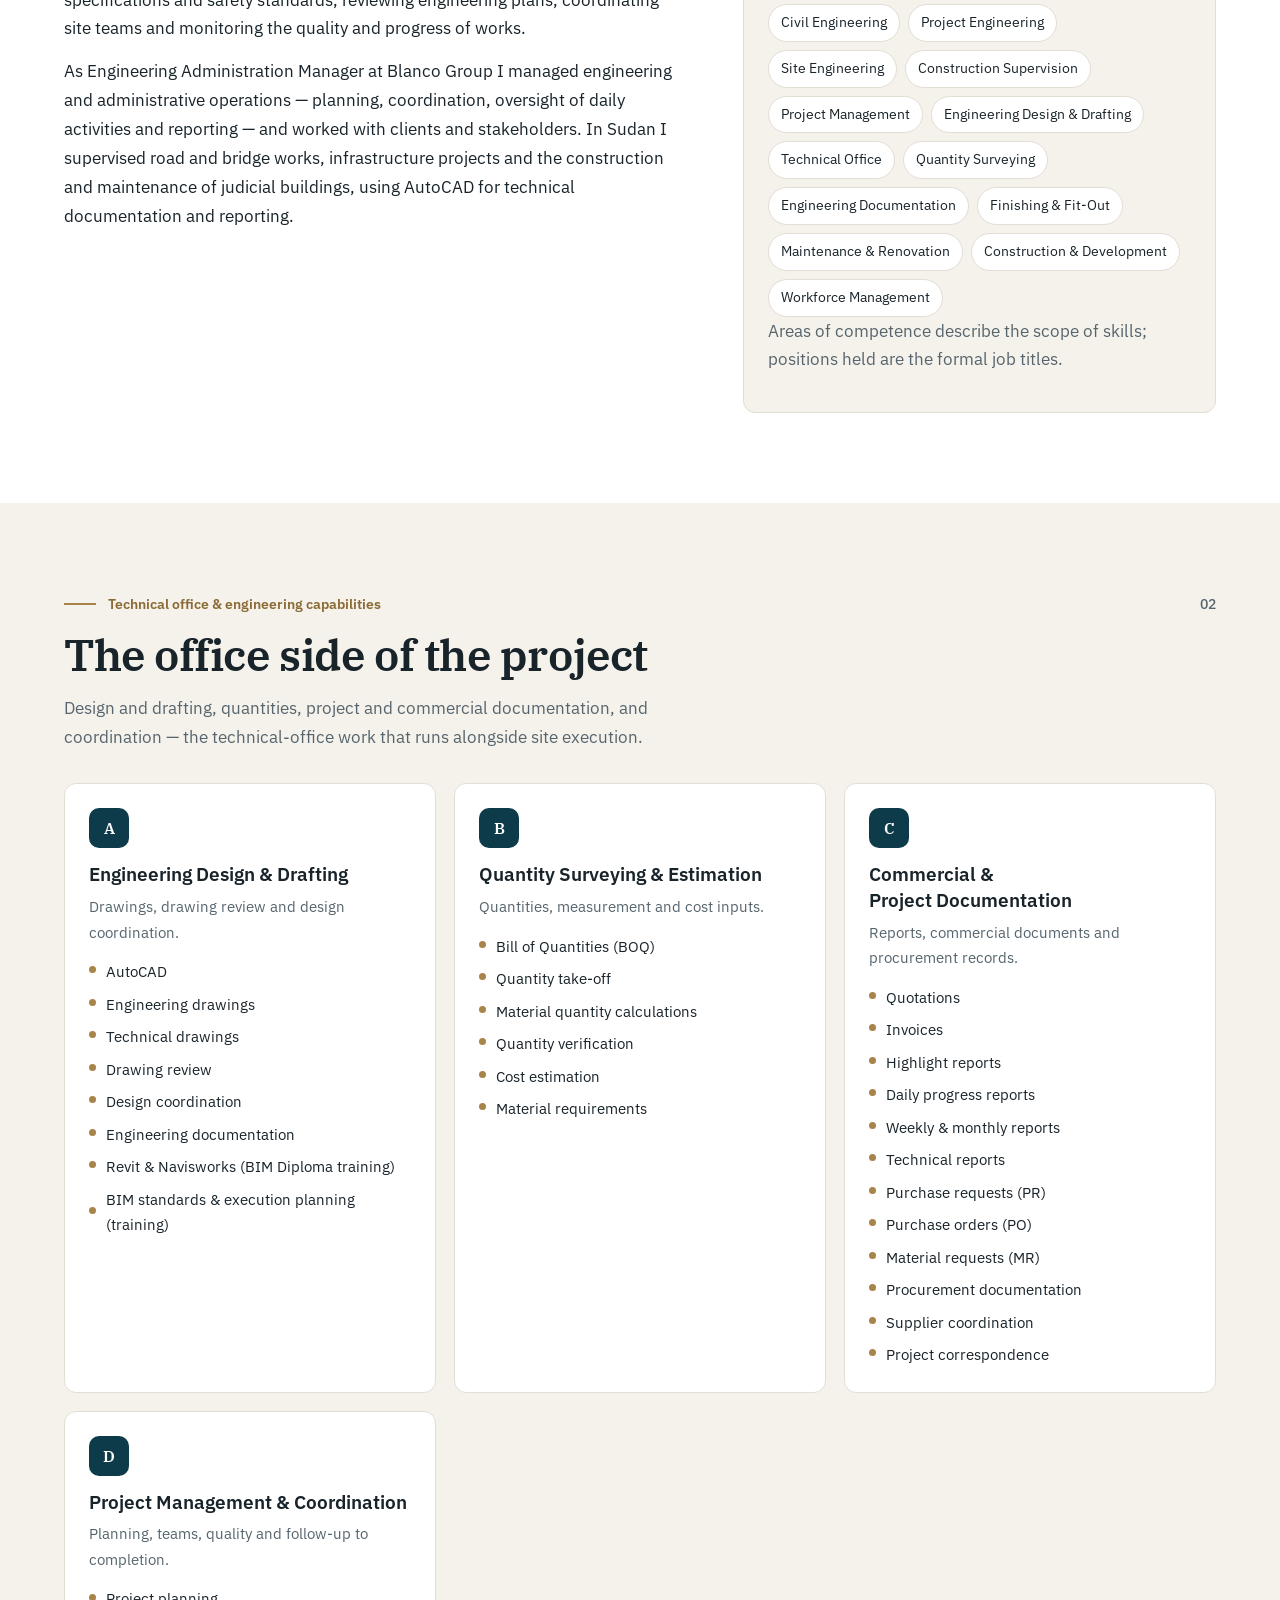
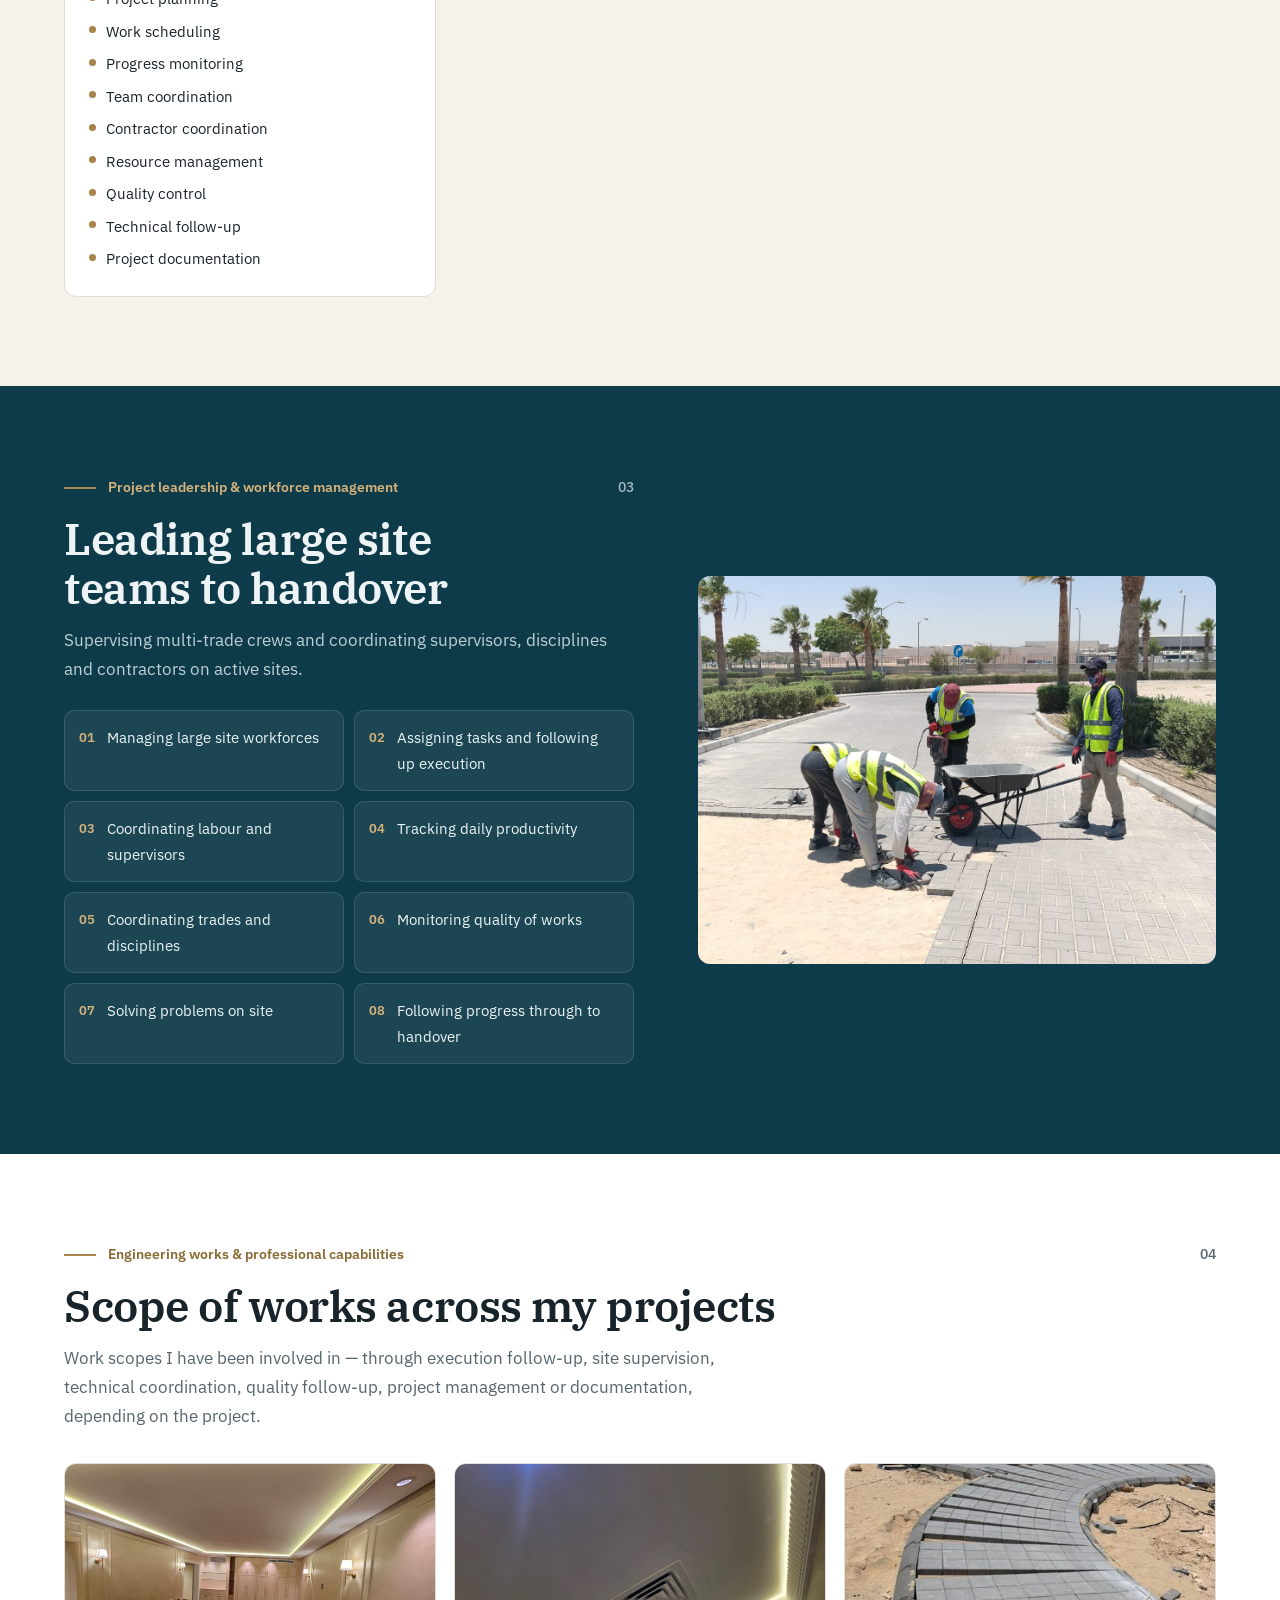
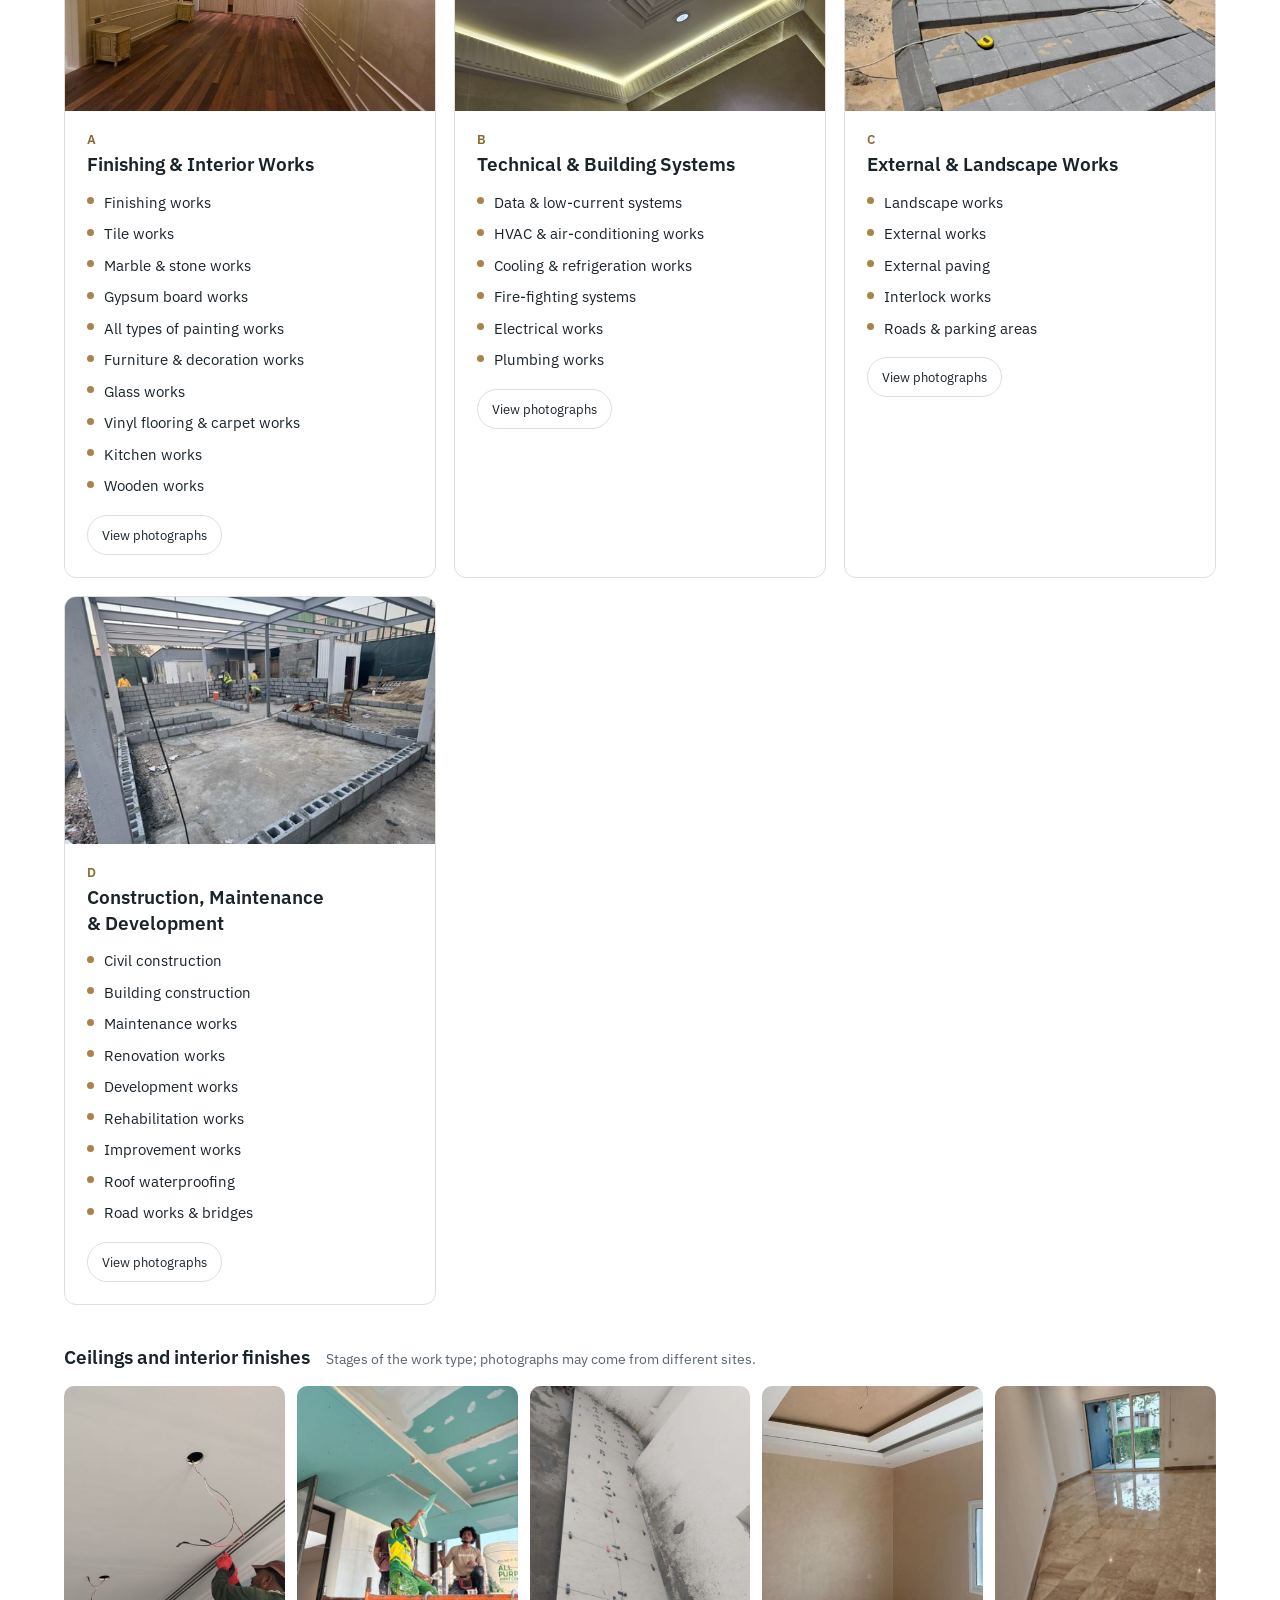
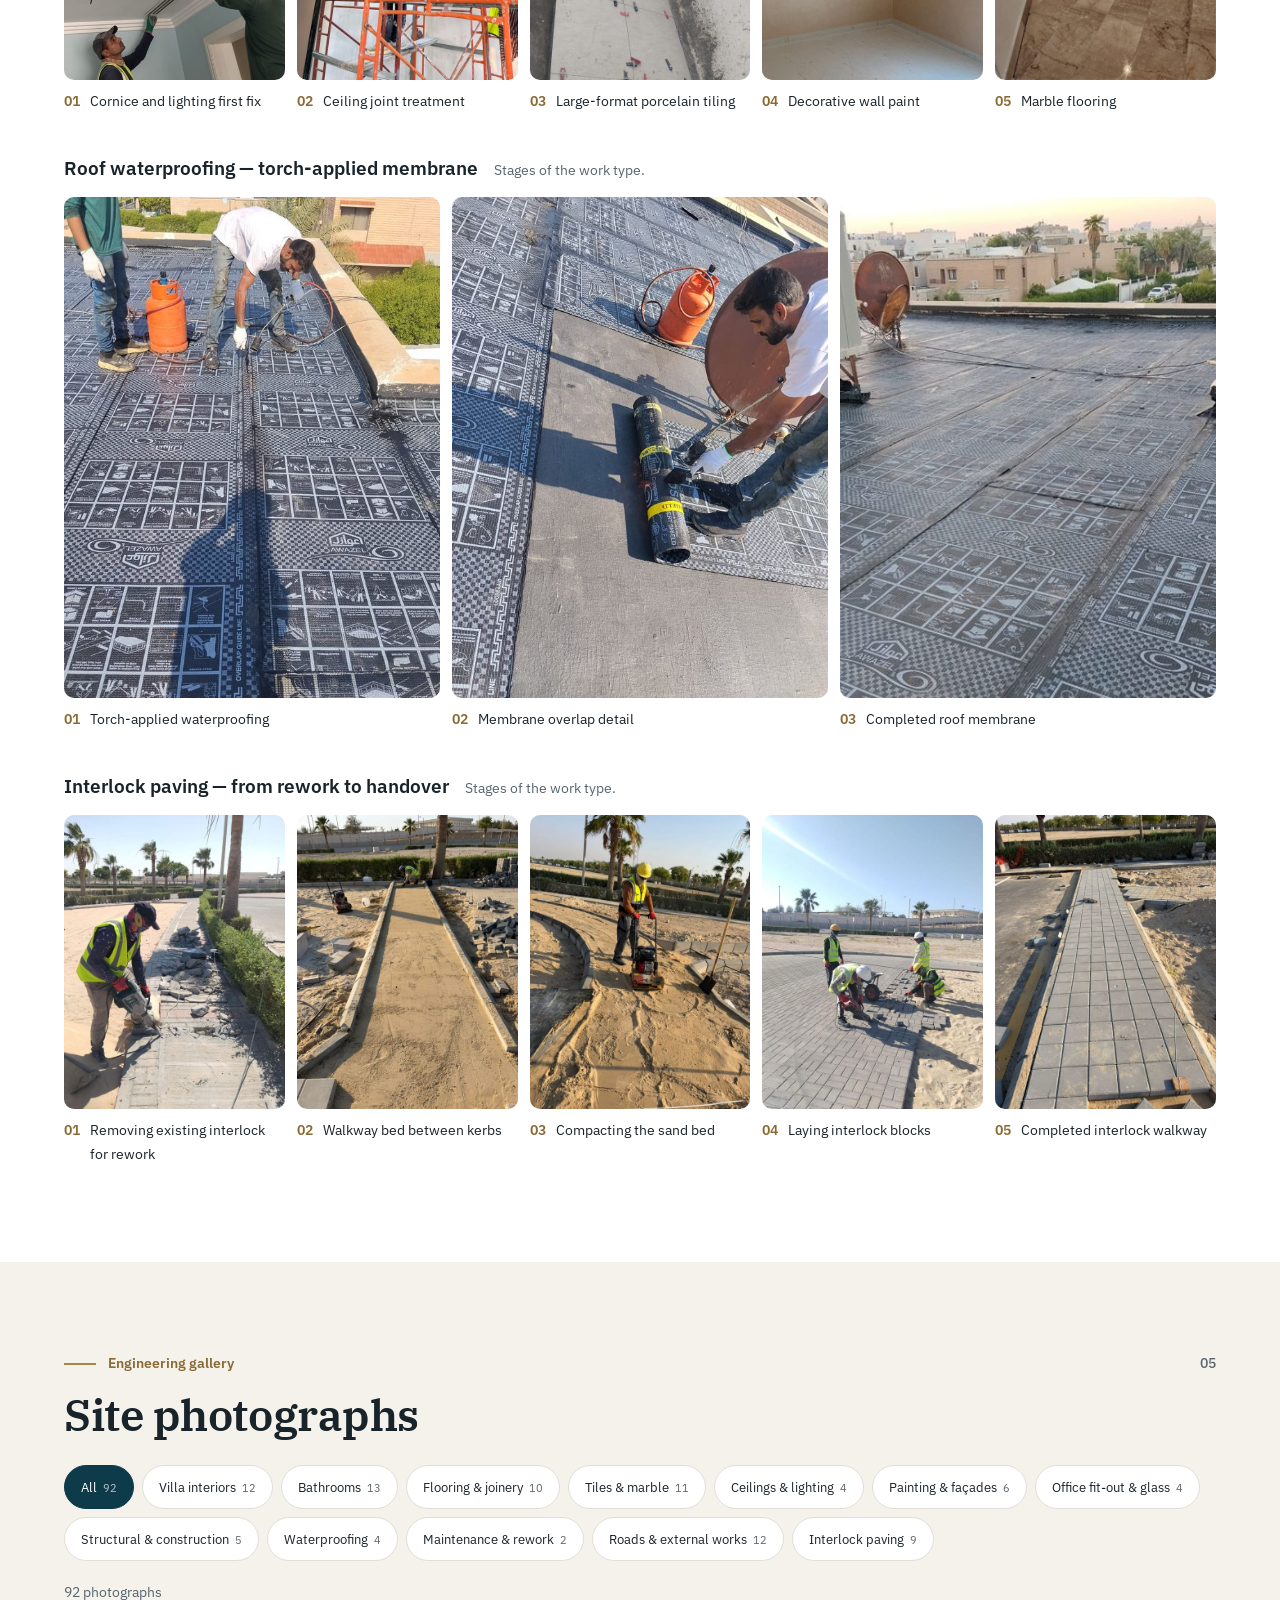
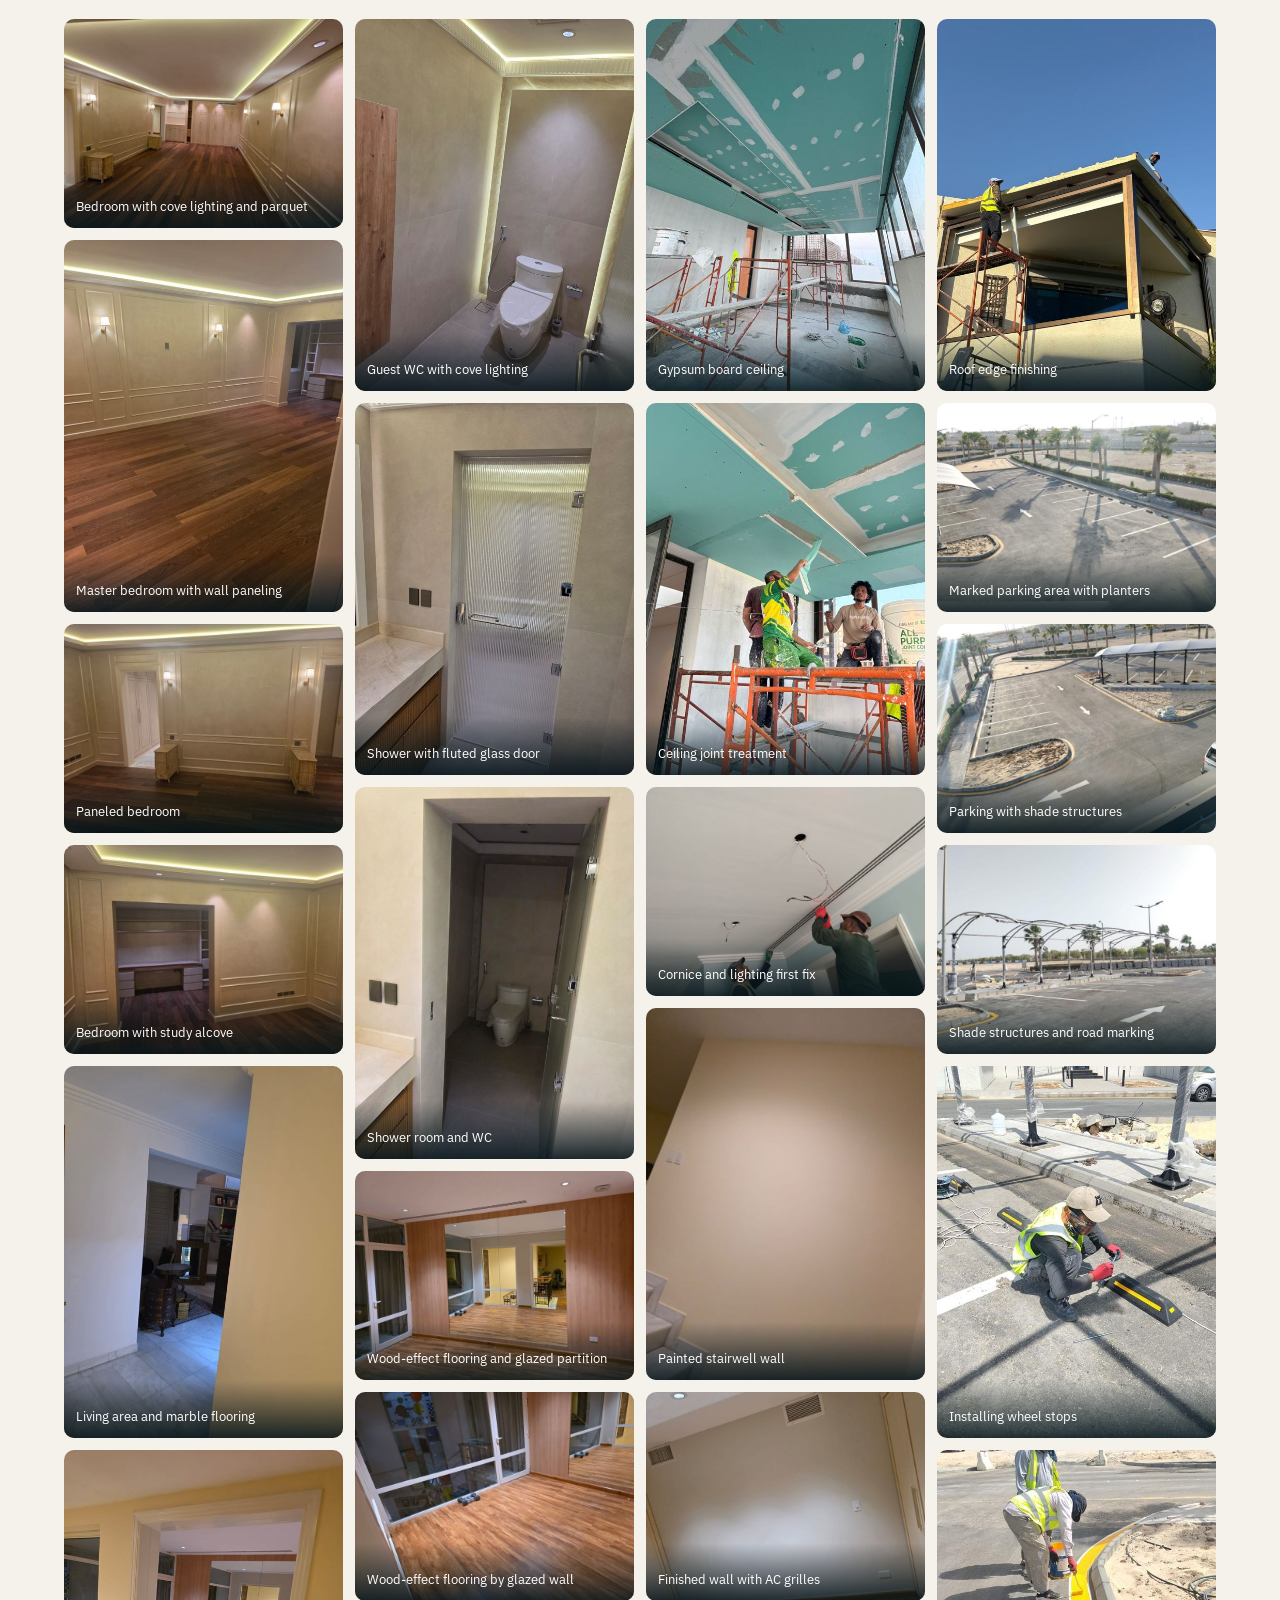
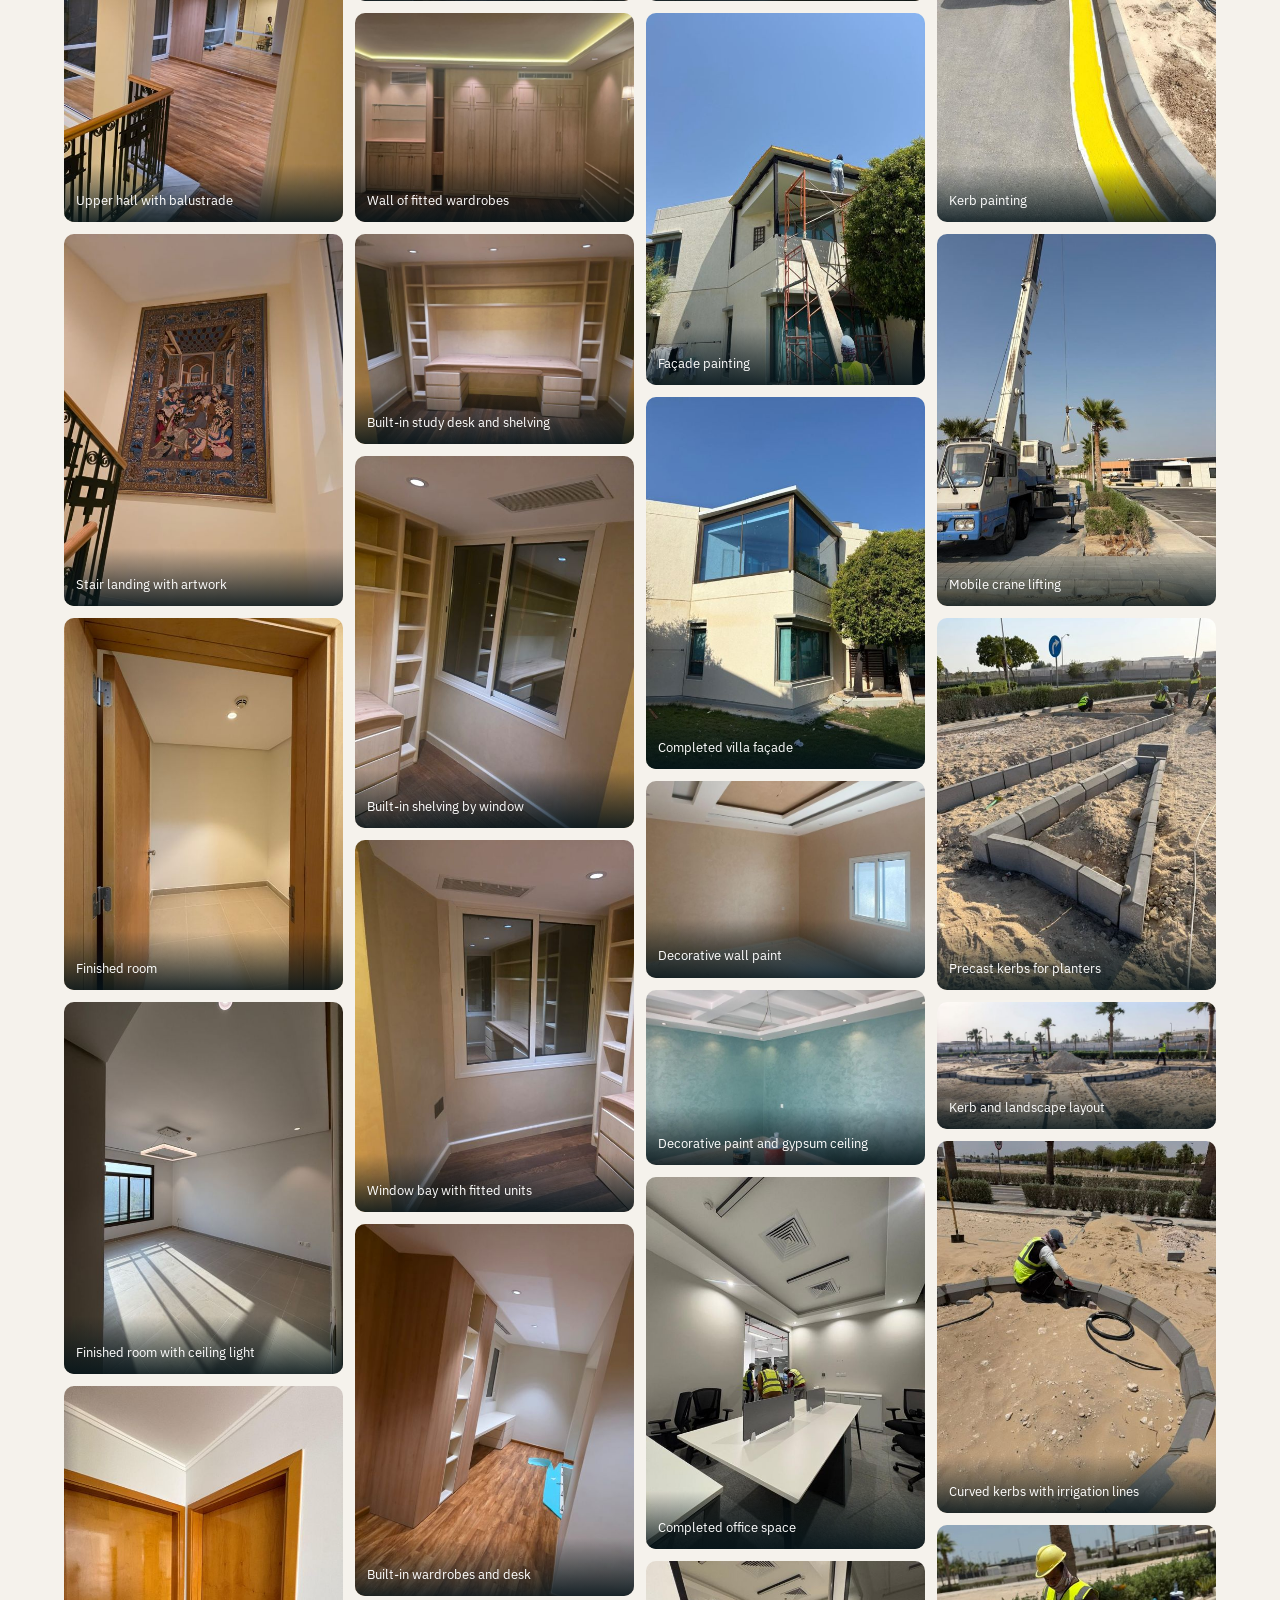
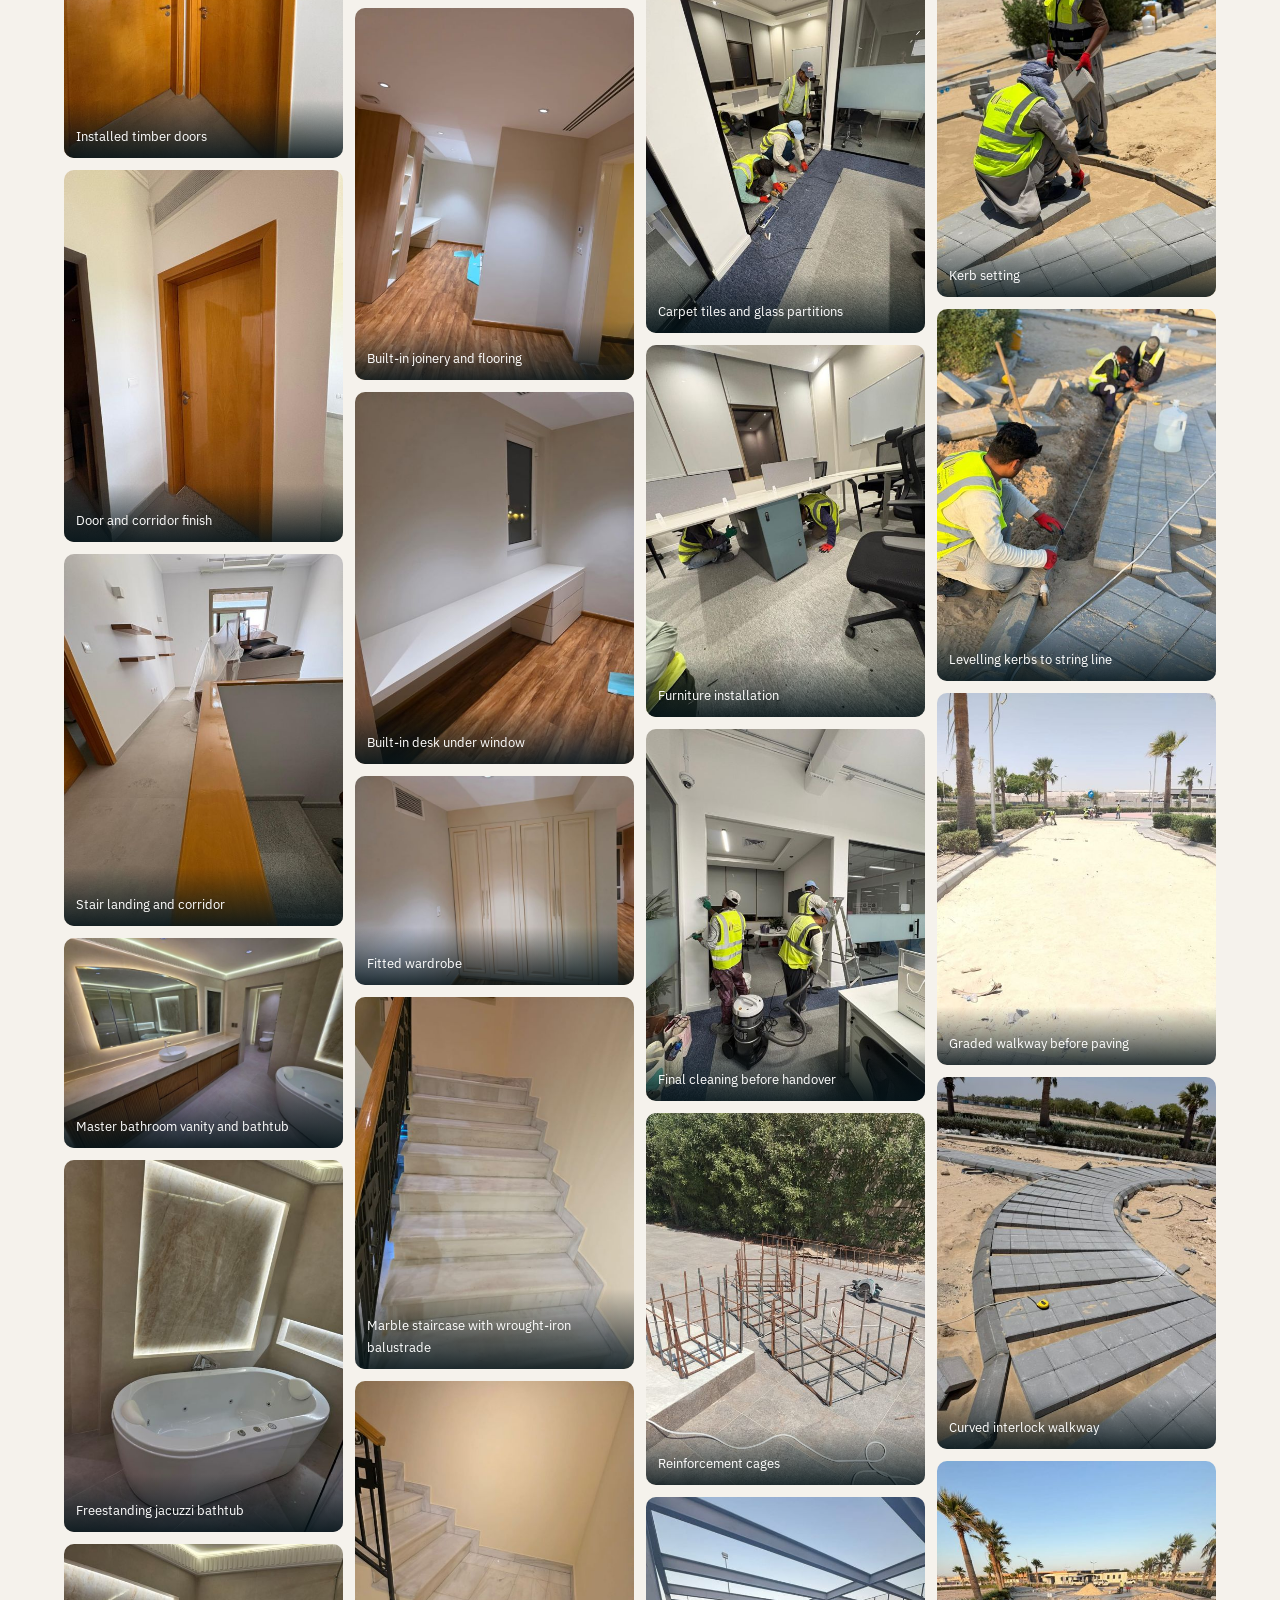
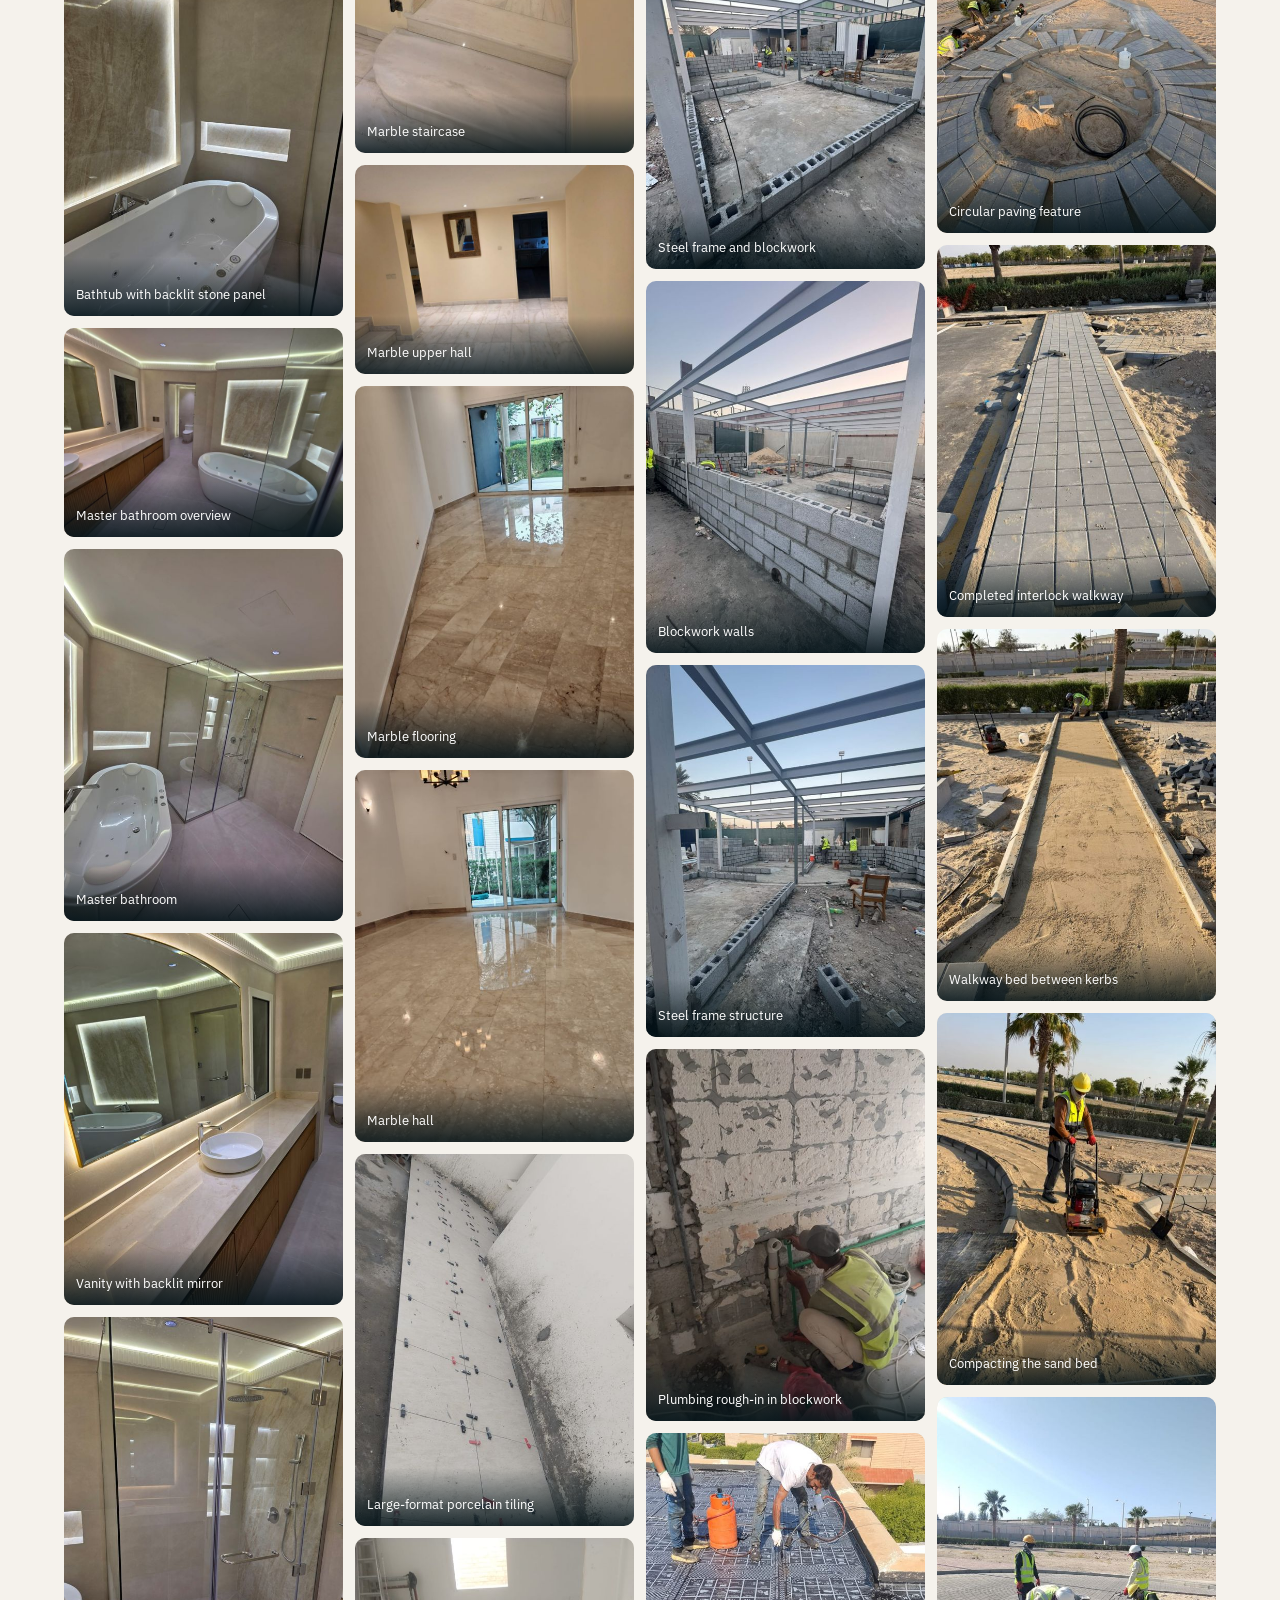
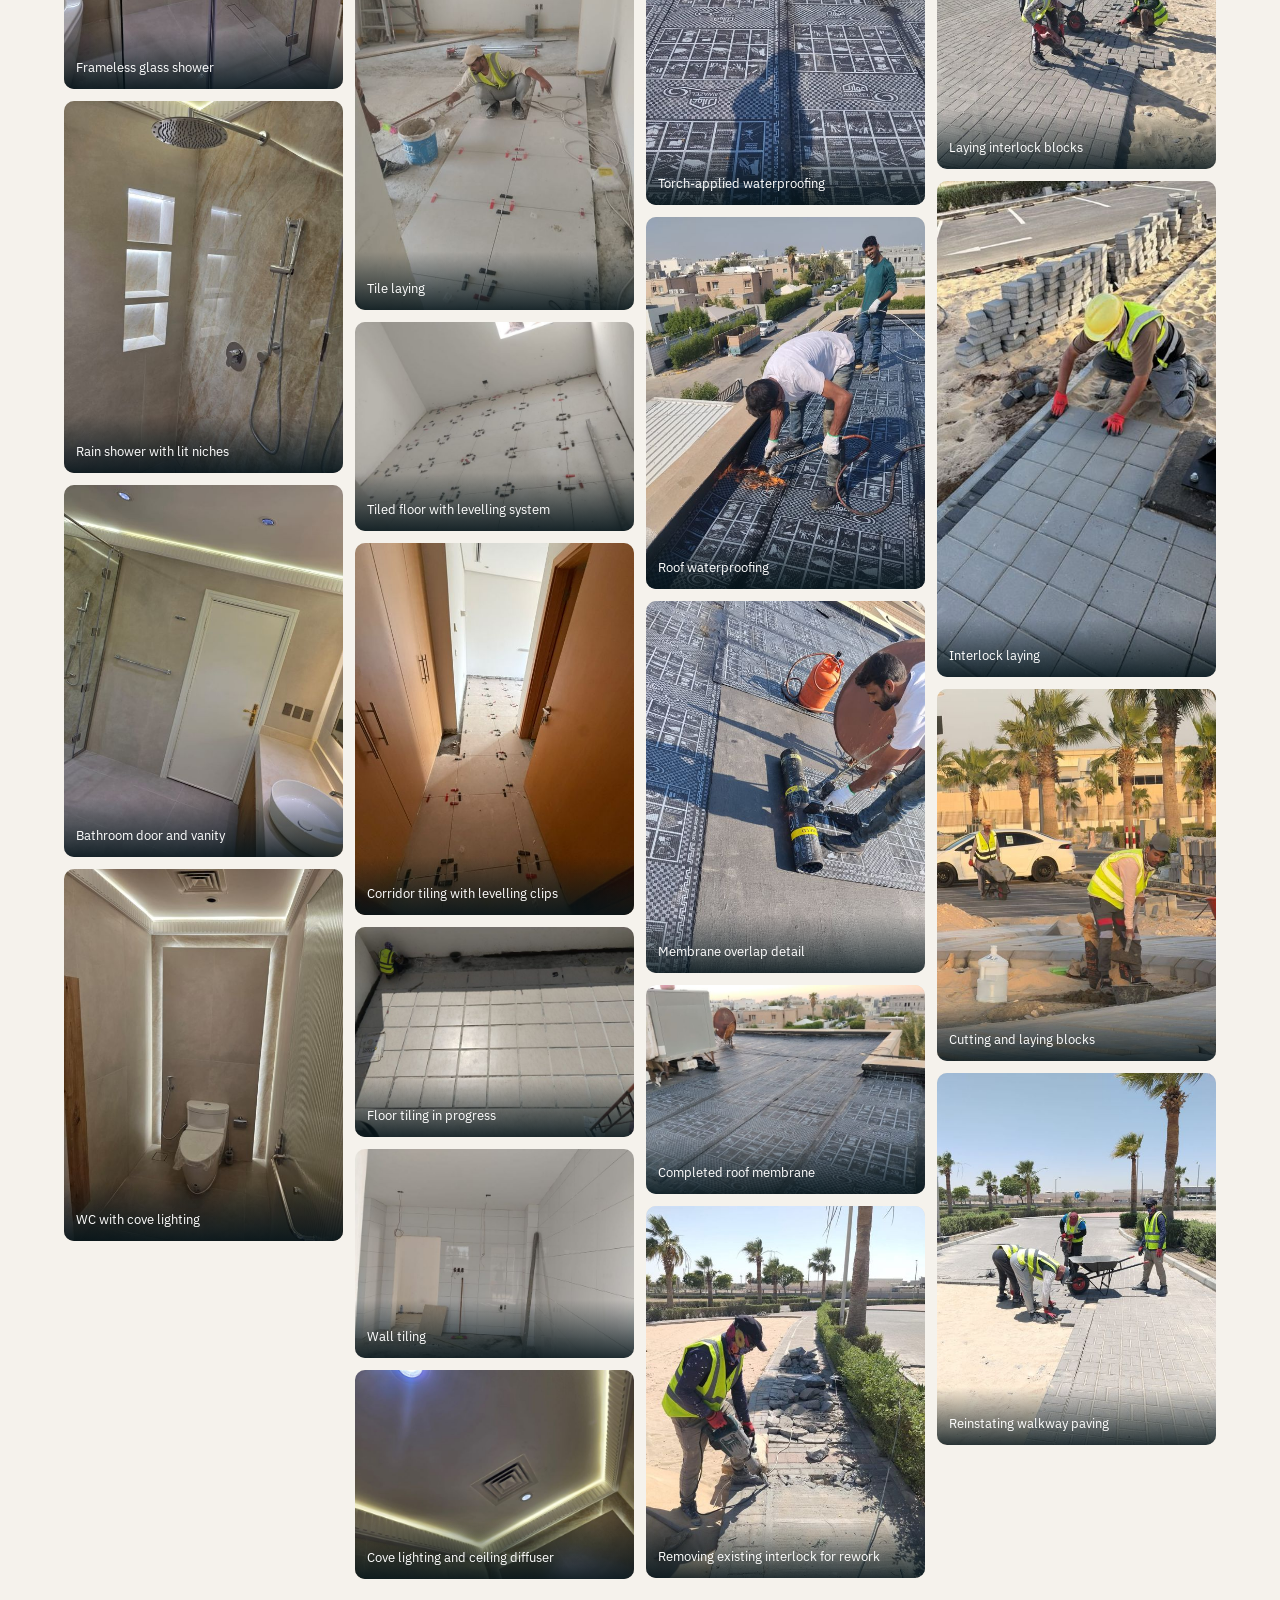
==== commit 4c02ce73: "Arabic dual form for 2 hours; README note Co-Authored-By: Claude Opus 5.5 <noreply@anthropic.com> Cl" ====
--- a/index.html
+++ b/index.html
@@ -10,7 +10,7 @@
 <link rel="preconnect" href="https://fonts.googleapis.com">
 <link rel="preconnect" href="https://fonts.gstatic.com" crossorigin>
 <link href="https://fonts.googleapis.com/css2?family=IBM+Plex+Sans:wght@400;500;600&family=IBM+Plex+Serif:wght@500;600&family=IBM+Plex+Sans+Arabic:wght@400;500;600;700&display=swap" rel="stylesheet">
-<link rel="stylesheet" href="assets/site.css?v=202611271659">
+<link rel="stylesheet" href="assets/site.css?v=202611271703">
 </head>
 <body data-page="home">
 <header>
@@ -27,6 +27,6 @@
 <dialog id="lb"><div class="lb"><img id="lbimg" alt=""><p id="lbcap"></p><div class="lbc"><button id="prev"></button><button id="close"></button><button id="next"></button></div></div></dialog>
 <noscript><p style="padding:24px">Mohamed Abdalrhman Elyas Ahmed — Civil Engineer · eng.mohamed.elyas@gmail.com · +966 50 604 8872</p></noscript>
 
-<script src="assets/app.js?v=202611271659"></script>
+<script src="assets/app.js?v=202611271703"></script>
 </body>
 </html>
